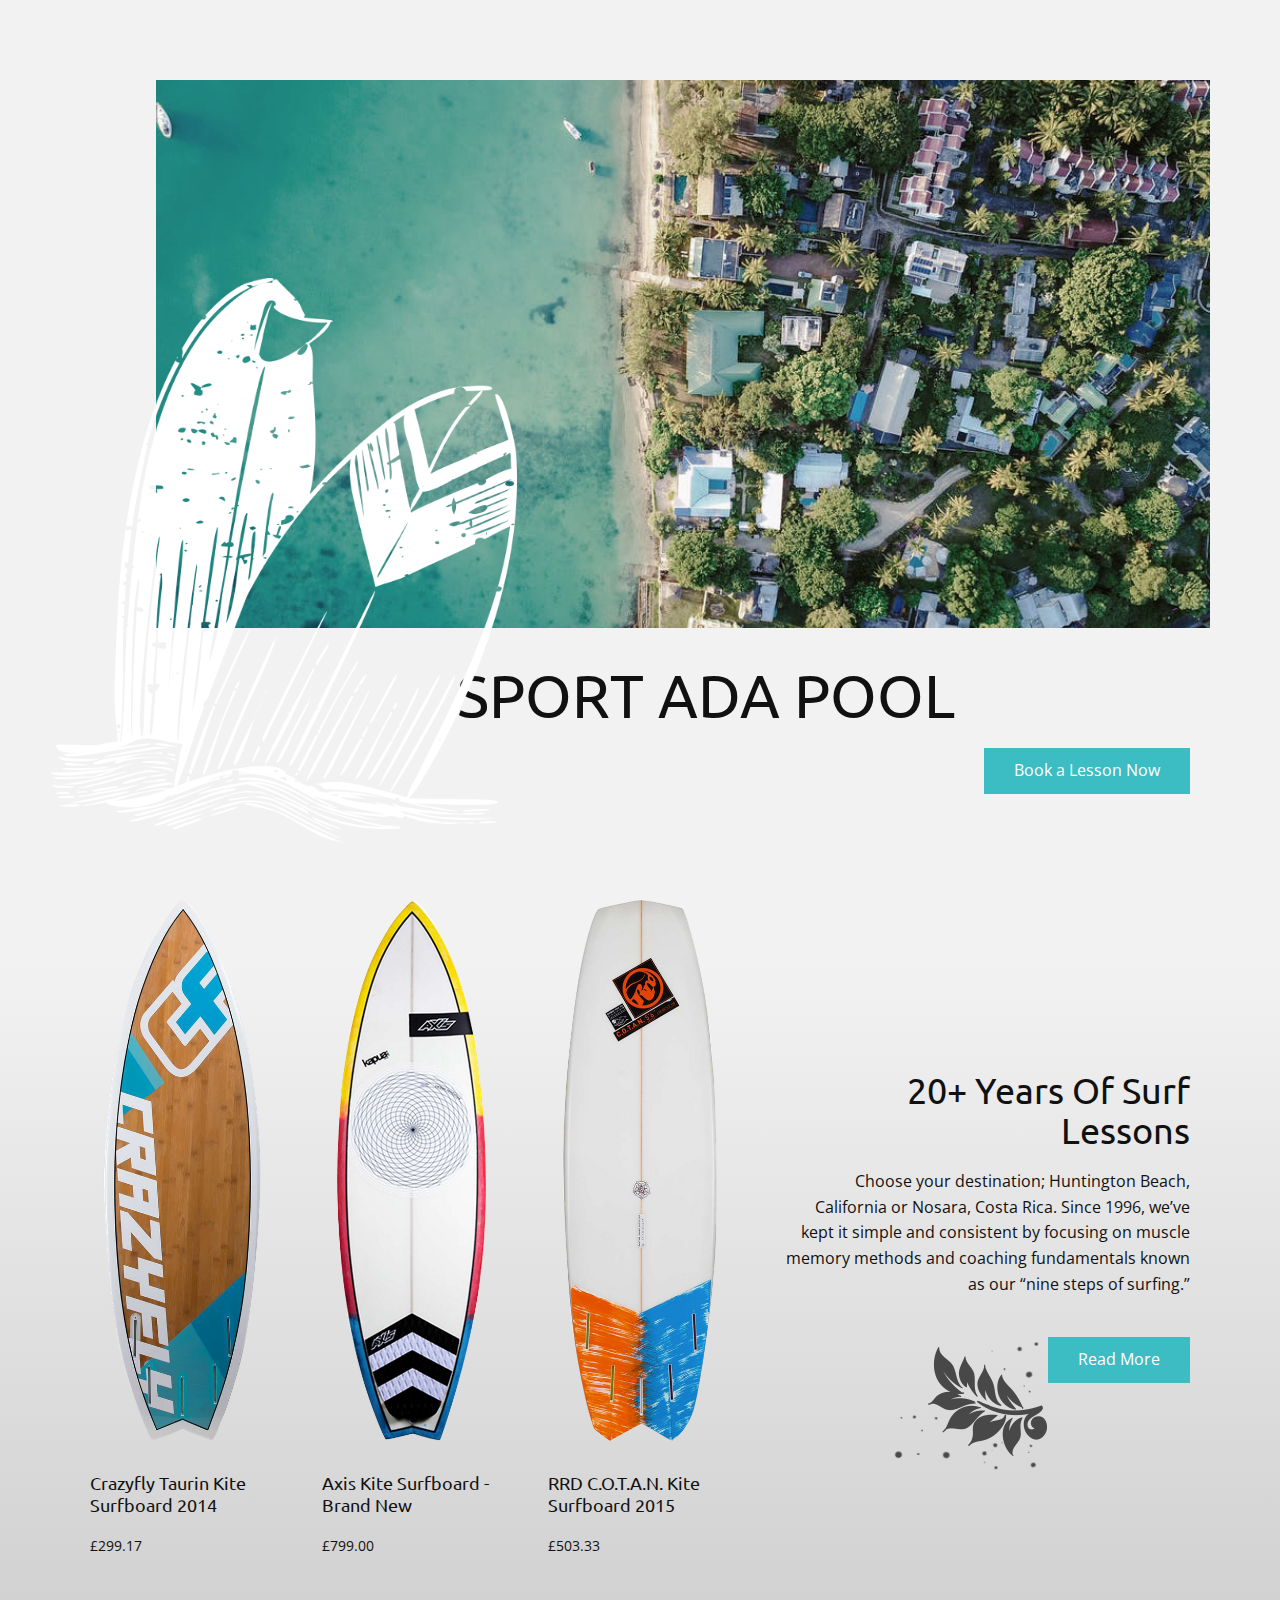
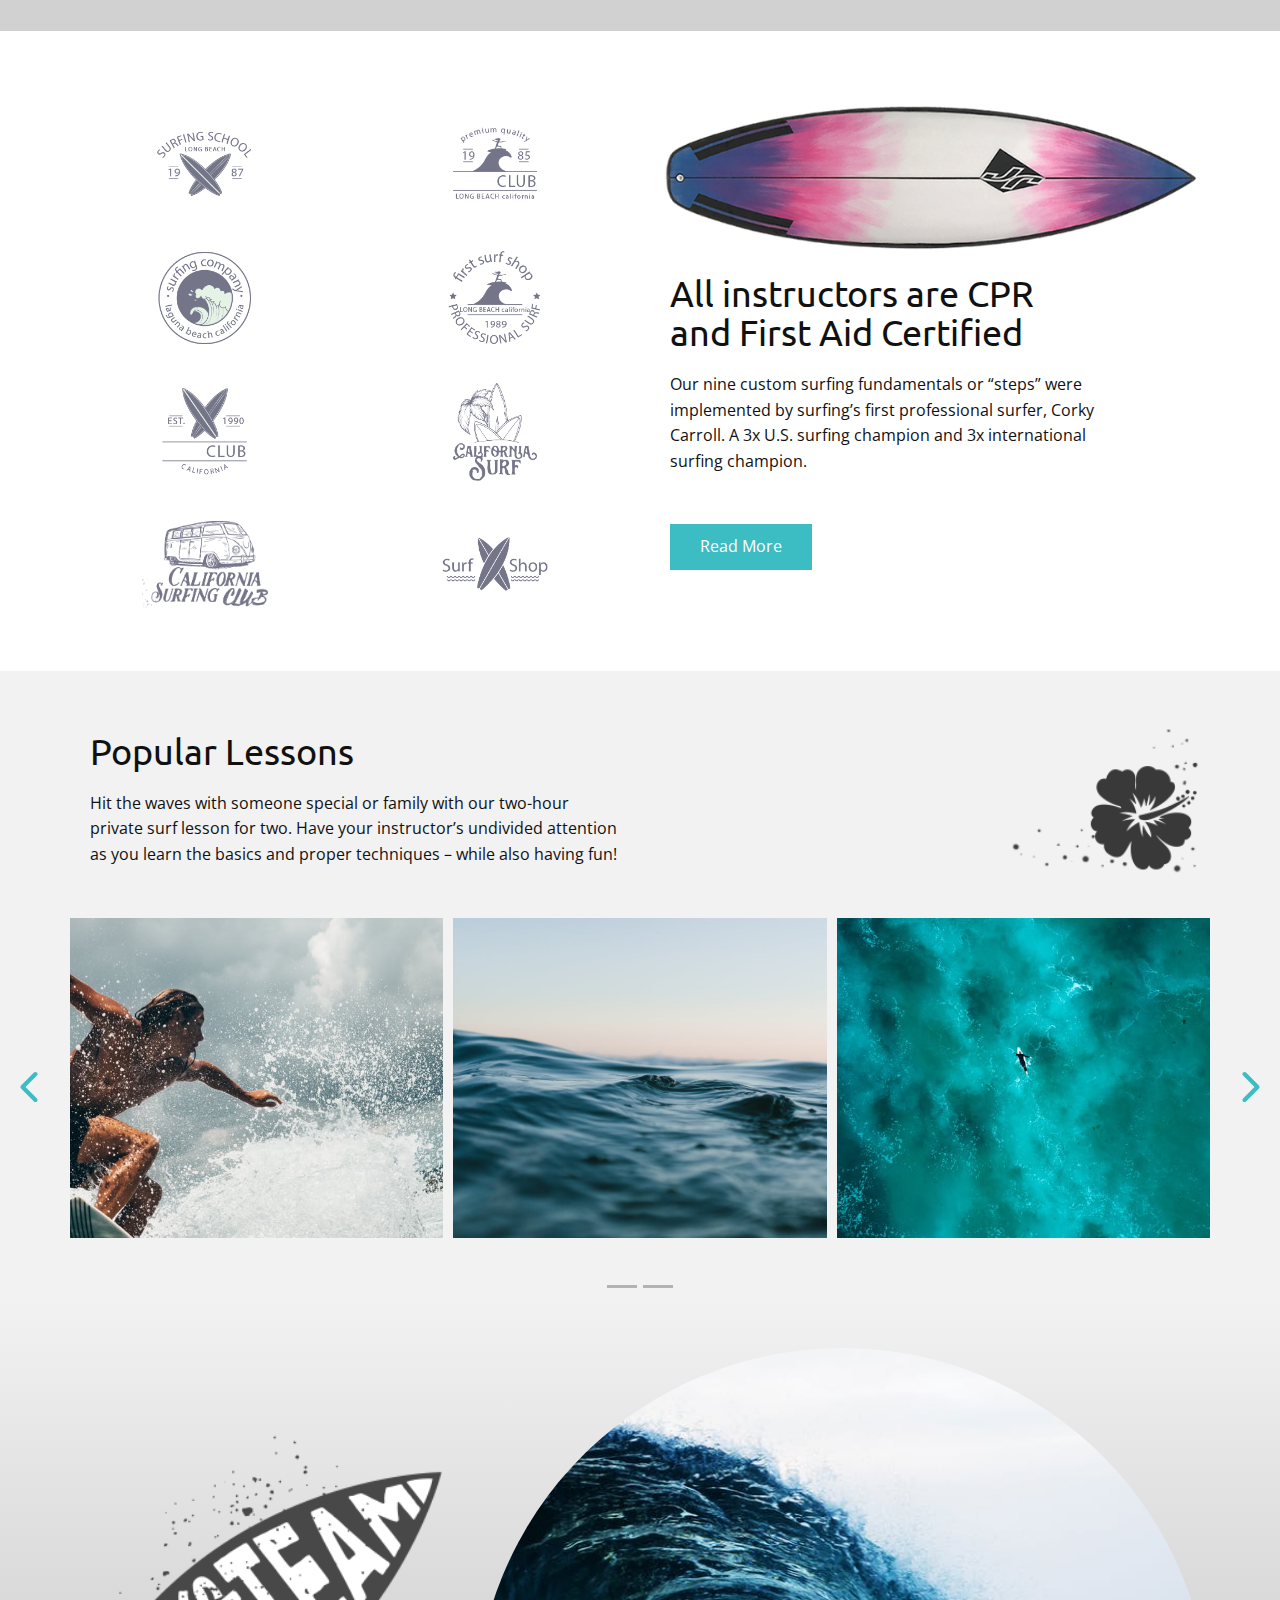
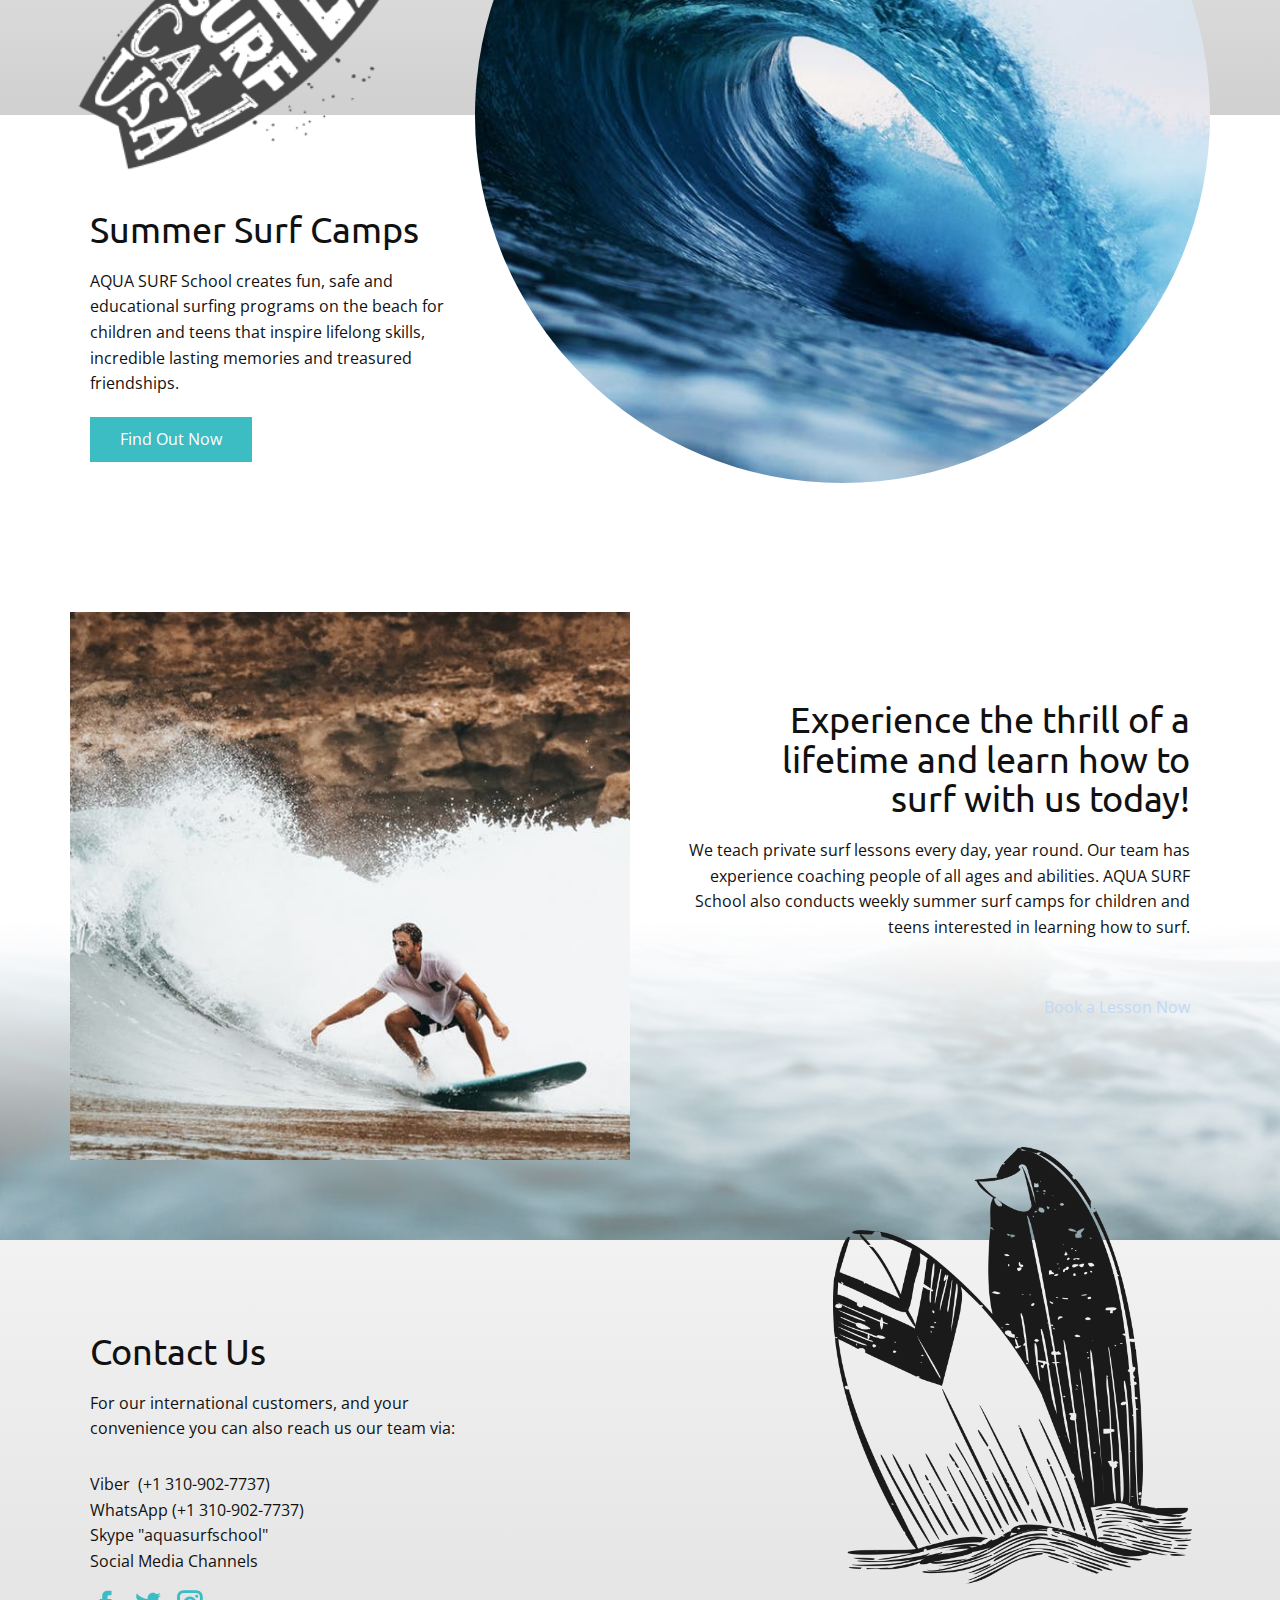
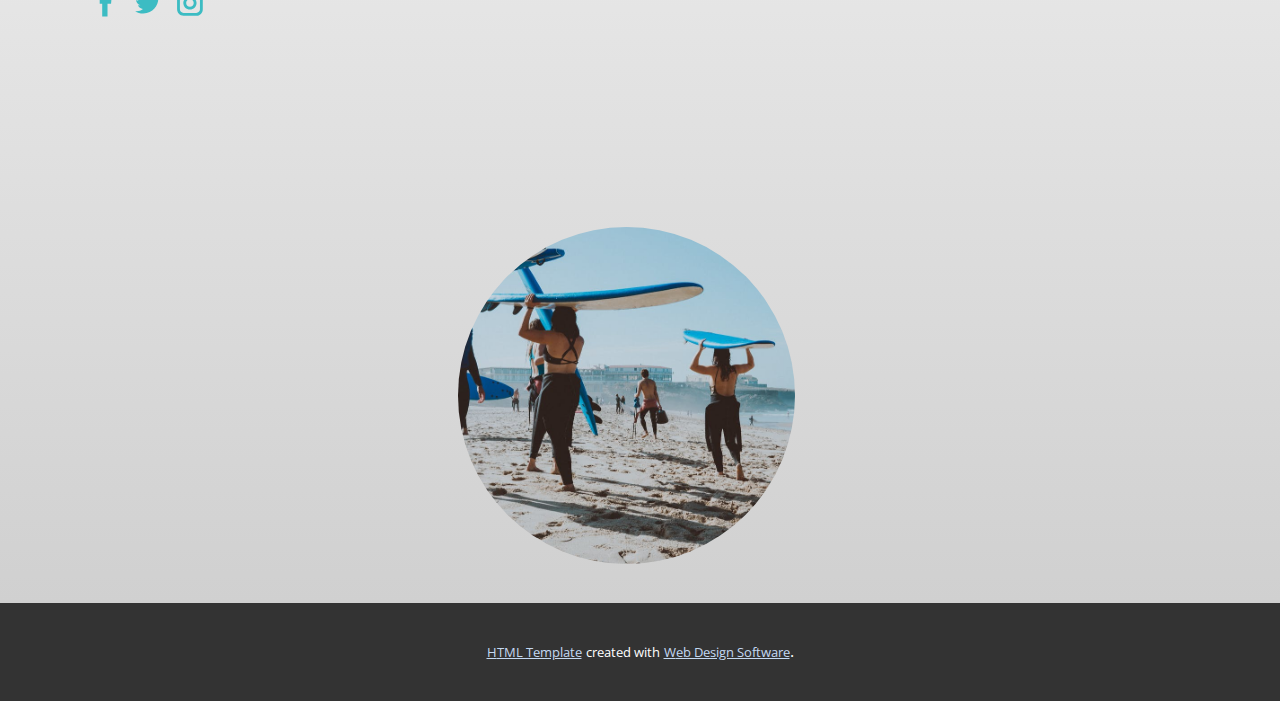
==== Page-1.html @ 81e17470 "m" ====
<!DOCTYPE html>
<html style="font-size: 16px;">
  <head>
    <meta name="viewport" content="width=device-width, initial-scale=1.0">
    <meta charset="utf-8">
    <meta name="keywords" content="Surf Lessons at The Legendary Pleasure Point, 20+ Years Of Surf Lessons, All instructors are CPR and First Aid Certified, Popular Lessons, Summer Surf Camps, Experience the thrill of a lifetime and learn how to surf with us today!, Contact Us">
    <meta name="description" content="">
    <meta name="page_type" content="np-template-header-footer-from-plugin">
    <title>Page 1</title>
    <link rel="stylesheet" href="nicepage.css" media="screen">
<link rel="stylesheet" href="Page-1.css" media="screen">
    <script class="u-script" type="text/javascript" src="jquery.js" defer=""></script>
    <script class="u-script" type="text/javascript" src="nicepage.js" defer=""></script>
    <meta name="generator" content="Nicepage 3.3.3, nicepage.com">
    
    
    <link id="u-theme-google-font" rel="stylesheet" href="https://fonts.googleapis.com/css?family=Roboto:100,100i,300,300i,400,400i,500,500i,700,700i,900,900i|Open+Sans:300,300i,400,400i,600,600i,700,700i,800,800i">
    <link id="u-page-google-font" rel="stylesheet" href="https://fonts.googleapis.com/css?family=Ubuntu:300,300i,400,400i,500,500i,700,700i">
    
    
    
    
    
    
    
    
    <script type="application/ld+json">{
		"@context": "http://schema.org",
		"@type": "Organization",
		"name": "sportadapool",
		"url": "index.html"
}</script>
    <meta property="og:title" content="Page 1">
    <meta property="og:type" content="website">
    <meta name="theme-color" content="#73a3de">
    <link rel="canonical" href="index.html">
    <meta property="og:url" content="index.html">
  </head>
  <body class="u-body"> 
    <section class="u-clearfix u-palette-5-light-3 u-section-1" id="sec-9234">
      <div class="u-clearfix u-sheet u-sheet-1">
        <img src="images/pexelsphoto417351.jpeg" alt="" class="u-expanded-width-sm u-expanded-width-xs u-image u-image-default u-image-1">
        <div class="u-container-style u-group u-group-1">
          <div class="u-container-layout u-container-layout-1">
            <h1 class="u-custom-font u-font-ubuntu u-text u-title u-text-1">SPORT ADA POOL</h1>
            <a href="https://nicepage.com/html-templates" class="u-btn u-button-style u-palette-3-base u-btn-1">Book a Lesson Now</a>
          </div>
        </div>
      </div>
      <img src="images/surf5.png" alt="" class="u-image u-image-contain u-image-default u-image-2" data-image-width="588" data-image-height="714">
    </section>
    <section class="u-clearfix u-gradient u-section-2" id="sec-2e6b">
      <div class="u-clearfix u-sheet u-sheet-1">
        <div class="u-clearfix u-expanded-width-lg u-expanded-width-md u-expanded-width-xl u-gutter-20 u-layout-wrap u-layout-wrap-1">
          <div class="u-layout">
            <div class="u-layout-row">
              <div class="u-align-center-sm u-align-center-xs u-container-style u-expand-resize u-layout-cell u-left-cell u-size-12 u-size-30-md u-layout-cell-1">
                <div class="u-container-layout u-container-layout-1">
                  <img class="u-image u-image-contain u-image-1" src="images/crazyfly14taurin58surfcutoutzoom.png">
                  <h4 class="u-align-left-lg u-align-left-md u-align-left-xl u-custom-font u-font-ubuntu u-text u-text-1">Crazyfly Taurin Kite Surfboard 2014</h4>
                  <p class="u-align-left-lg u-align-left-md u-align-left-xl u-text u-text-2">£299.17</p>
                </div>
              </div>
              <div class="u-align-center-sm u-align-center-xs u-container-style u-layout-cell u-size-12 u-size-30-md u-layout-cell-2">
                <div class="u-container-layout u-container-layout-2">
                  <img class="u-image u-image-contain u-image-2" src="images/axis2016kapuasurfboardcutoutzoom.png">
                  <h4 class="u-custom-font u-font-ubuntu u-text u-text-3">Axis Kite Surfboard - Brand New</h4>
                  <p class="u-text u-text-4">£799.00</p>
                </div>
              </div>
              <div class="u-align-center-sm u-align-center-xs u-container-style u-layout-cell u-size-12 u-size-30-md u-layout-cell-3">
                <div class="u-container-layout u-container-layout-3">
                  <img class="u-image u-image-contain u-image-3" src="images/rrdcotankitesurfboard2015alt3zoom.png">
                  <h4 class="u-custom-font u-font-ubuntu u-text u-text-5">RRD C.O.T.A.N. Kite Surfboard 2015</h4>
                  <p class="u-align-left-lg u-align-left-md u-align-left-xl u-text u-text-6">£503.33</p>
                </div>
              </div>
              <div class="u-align-right u-container-style u-layout-cell u-right-cell u-size-24 u-size-30-md u-layout-cell-4">
                <div class="u-container-layout u-container-layout-4">
                  <h2 class="u-custom-font u-font-ubuntu u-text u-text-7">20+ Years Of Surf Lessons</h2>
                  <p class="u-text u-text-8">Choose your destination; Huntington Beach, California or Nosara, Costa Rica. Since 1996, we’ve kept it simple and consistent by focusing on muscle memory methods and coaching fundamentals known as our “nine steps of surfing.”</p>
                  <img src="images/Untitled5.png" alt="" class="u-image u-image-contain u-image-default u-image-4" data-image-width="171" data-image-height="154">
                  <a href="https://nicepage.com" class="u-btn u-button-style u-palette-3-base u-btn-1">Read More</a>
                </div>
              </div>
            </div>
          </div>
        </div>
      </div>
    </section>
    <section class="u-clearfix u-section-3" id="sec-24c1">
      <div class="u-clearfix u-sheet u-sheet-1">
        <div class="u-clearfix u-expanded-width u-gutter-20 u-layout-wrap u-layout-wrap-1">
          <div class="u-layout">
            <div class="u-layout-row">
              <div class="u-size-30 u-size-60-md">
                <div class="u-layout-col">
                  <div class="u-size-15">
                    <div class="u-layout-row">
                      <div class="u-container-style u-expand-resize u-layout-cell u-left-cell u-size-30 u-layout-cell-1">
                        <div class="u-container-layout">
                          <img class="u-image u-image-contain u-opacity u-opacity-60 u-image-1" src="images/8.png">
                        </div>
                      </div>
                      <div class="u-container-style u-layout-cell u-size-30 u-layout-cell-2">
                        <div class="u-container-layout">
                          <img class="u-image u-image-contain u-opacity u-opacity-60 u-image-2" src="images/9.png">
                        </div>
                      </div>
                    </div>
                  </div>
                  <div class="u-size-15">
                    <div class="u-layout-row">
                      <div class="u-container-style u-layout-cell u-left-cell u-size-30 u-layout-cell-3">
                        <div class="u-container-layout">
                          <img class="u-image u-image-contain u-opacity u-opacity-60 u-image-3" src="images/11.png">
                        </div>
                      </div>
                      <div class="u-container-style u-layout-cell u-size-30 u-layout-cell-4">
                        <div class="u-container-layout">
                          <img class="u-image u-image-contain u-opacity u-opacity-60 u-image-4" src="images/12.png">
                        </div>
                      </div>
                    </div>
                  </div>
                  <div class="u-size-15">
                    <div class="u-layout-row">
                      <div class="u-container-style u-layout-cell u-left-cell u-size-30 u-layout-cell-5">
                        <div class="u-container-layout">
                          <img class="u-image u-image-contain u-opacity u-opacity-60 u-image-5" src="images/10.png">
                        </div>
                      </div>
                      <div class="u-container-style u-layout-cell u-size-30 u-layout-cell-6">
                        <div class="u-container-layout">
                          <img class="u-image u-image-contain u-opacity u-opacity-60 u-image-6" src="images/surf4.png">
                        </div>
                      </div>
                    </div>
                  </div>
                  <div class="u-size-15">
                    <div class="u-layout-row">
                      <div class="u-container-style u-layout-cell u-left-cell u-size-30 u-layout-cell-7">
                        <div class="u-container-layout">
                          <img class="u-image u-image-contain u-opacity u-opacity-60 u-image-7" src="images/surf3.png">
                        </div>
                      </div>
                      <div class="u-container-style u-layout-cell u-size-30 u-layout-cell-8">
                        <div class="u-container-layout">
                          <img class="u-image u-image-contain u-opacity u-opacity-60 u-image-8" src="images/surf2.png">
                        </div>
                      </div>
                    </div>
                  </div>
                </div>
              </div>
              <div class="u-size-30 u-size-60-md">
                <div class="u-layout-col">
                  <div class="u-container-style u-layout-cell u-right-cell u-size-60 u-layout-cell-9">
                    <div class="u-container-layout u-container-layout-9">
                      <img src="images/144365386658ae_362.png" alt="" class="u-expanded-width-sm u-expanded-width-xs u-image u-image-contain u-image-default u-image-9">
                      <h2 class="u-custom-font u-font-ubuntu u-text u-text-1">All instructors are CPR and First Aid Certified</h2>
                      <p class="u-text u-text-2">Our nine custom surfing fundamentals or “steps” were implemented by surfing’s first professional surfer, Corky Carroll. A 3x U.S. surfing champion and 3x international surfing champion.</p>
                      <a href="https://nicepage.com/website-templates" class="u-btn u-button-style u-palette-3-base u-btn-1">Read More</a>
                    </div>
                  </div>
                </div>
              </div>
            </div>
          </div>
        </div>
      </div>
    </section>
    <section class="u-carousel u-slide u-block-8474-1" id="carousel_fe9a" data-interval="5000" data-u-ride="carousel">
      <ol class="u-absolute-hcenter u-carousel-indicators u-block-8474-2">
        <li data-u-target="#carousel_fe9a" class="u-active u-grey-30" data-u-slide-to="0"></li>
        <li data-u-target="#carousel_fe9a" class="u-grey-30" data-u-slide-to="1"></li>
      </ol>
      <div class="u-carousel-inner" role="listbox">
        <div class="u-active u-carousel-item u-clearfix u-palette-5-base u-section-4-1">
          <div class="u-clearfix u-sheet u-sheet-1">
            <div class="u-container-style u-group u-group-1">
              <div class="u-container-layout u-container-layout-1">
                <h2 class="u-custom-font u-font-ubuntu u-text u-text-1">Popular Lessons</h2>
                <p class="u-text u-text-2">Hit the waves with someone special or family with our two-hour private surf lesson for two. Have your instructor’s undivided attention as you learn the basics and proper techniques – while also having fun!</p>
              </div>
            </div>
            <img src="images/Untitled4.png" alt="" class="u-image u-image-contain u-image-default u-image-1">
            <div class="u-clearfix u-expanded-width u-gutter-10 u-layout-wrap u-layout-wrap-1">
              <div class="u-layout">
                <div class="u-layout-row">
                  <div class="u-align-left u-container-style u-image u-layout-cell u-left-cell u-size-20 u-size-20-md u-image-2">
                    <div class="u-container-layout"></div>
                  </div>
                  <div class="u-align-left u-container-style u-image u-layout-cell u-size-20 u-size-20-md u-image-3">
                    <div class="u-container-layout"></div>
                  </div>
                  <div class="u-align-left u-container-style u-image u-layout-cell u-right-cell u-size-20 u-size-20-md u-image-4">
                    <div class="u-container-layout"></div>
                  </div>
                </div>
              </div>
            </div>
          </div>
        </div>
        <div class="u-carousel-item u-clearfix u-palette-5-base u-section-4-2">
          <div class="u-clearfix u-sheet u-sheet-1">
            <div class="u-clearfix u-expanded-width u-gutter-10 u-layout-wrap u-layout-wrap-1">
              <div class="u-layout">
                <div class="u-layout-row">
                  <div class="u-align-left u-container-style u-image u-layout-cell u-left-cell u-size-20 u-size-20-md u-image-1">
                    <div class="u-container-layout u-container-layout-1"></div>
                  </div>
                  <div class="u-align-left u-container-style u-image u-layout-cell u-size-20 u-size-20-md u-image-2">
                    <div class="u-container-layout u-container-layout-2"></div>
                  </div>
                  <div class="u-align-left u-container-style u-image u-layout-cell u-right-cell u-size-20 u-size-20-md u-image-3">
                    <div class="u-container-layout"></div>
                  </div>
                </div>
              </div>
            </div>
          </div>
        </div>
      </div>
      <a class="u-carousel-control u-carousel-control-prev u-text-palette-3-base u-block-8474-3" href="#carousel_fe9a" role="button" data-u-slide="prev">
        <span aria-hidden="true">
          <svg viewBox="0 0 451.847 451.847"><path d="M97.141,225.92c0-8.095,3.091-16.192,9.259-22.366L300.689,9.27c12.359-12.359,32.397-12.359,44.751,0
c12.354,12.354,12.354,32.388,0,44.748L173.525,225.92l171.903,171.909c12.354,12.354,12.354,32.391,0,44.744
c-12.354,12.365-32.386,12.365-44.745,0l-194.29-194.281C100.226,242.115,97.141,234.018,97.141,225.92z"></path></svg>
        </span>
        <span class="sr-only">
          <svg viewBox="0 0 451.847 451.847"><path d="M97.141,225.92c0-8.095,3.091-16.192,9.259-22.366L300.689,9.27c12.359-12.359,32.397-12.359,44.751,0
c12.354,12.354,12.354,32.388,0,44.748L173.525,225.92l171.903,171.909c12.354,12.354,12.354,32.391,0,44.744
c-12.354,12.365-32.386,12.365-44.745,0l-194.29-194.281C100.226,242.115,97.141,234.018,97.141,225.92z"></path></svg>
        </span>
      </a>
      <a class="u-carousel-control u-carousel-control-next u-text-palette-3-base u-block-8474-4" href="#carousel_fe9a" role="button" data-u-slide="next">
        <span aria-hidden="true">
          <svg viewBox="0 0 451.846 451.847"><path d="M345.441,248.292L151.154,442.573c-12.359,12.365-32.397,12.365-44.75,0c-12.354-12.354-12.354-32.391,0-44.744
L278.318,225.92L106.409,54.017c-12.354-12.359-12.354-32.394,0-44.748c12.354-12.359,32.391-12.359,44.75,0l194.287,194.284
c6.177,6.18,9.262,14.271,9.262,22.366C354.708,234.018,351.617,242.115,345.441,248.292z"></path></svg>
        </span>
        <span class="sr-only">
          <svg viewBox="0 0 451.846 451.847"><path d="M345.441,248.292L151.154,442.573c-12.359,12.365-32.397,12.365-44.75,0c-12.354-12.354-12.354-32.391,0-44.744
L278.318,225.92L106.409,54.017c-12.354-12.359-12.354-32.394,0-44.748c12.354-12.359,32.391-12.359,44.75,0l194.287,194.284
c6.177,6.18,9.262,14.271,9.262,22.366C354.708,234.018,351.617,242.115,345.441,248.292z"></path></svg>
        </span>
      </a>
    </section>
    <section class="u-clearfix u-section-5" id="carousel_2b0f">
      <div class="u-expanded-width u-gradient u-shape u-shape-rectangle u-shape-1"></div>
      <div class="u-clearfix u-sheet u-sheet-1">
        <div alt="" class="u-expanded-width-xs u-image u-image-circle u-image-1"></div>
        <div class="u-container-style u-expanded-width-sm u-expanded-width-xs u-group u-group-1">
          <div class="u-container-layout u-valign-bottom u-container-layout-1">
            <h2 class="u-custom-font u-font-ubuntu u-text u-text-1">
              <a href="https://www.aquasurf.com/surf-camps">Summer Surf C</a>amps
            </h2>
            <p class="u-text u-text-2">AQUA SURF School creates fun, safe and educational surfing programs on the beach for children and teens that inspire lifelong skills, incredible lasting memories and treasured friendships.</p>
            <a href="https://nicepage.com" class="u-btn u-button-style u-palette-3-base u-btn-1">Find Out Now</a>
          </div>
        </div>
        <img src="images/Untitled3.png" alt="" class="u-expanded-width-xs u-image u-image-contain u-image-default u-image-2" data-image-width="308" data-image-height="285">
      </div>
    </section>
    <section class="u-clearfix u-image u-shading u-section-6" id="sec-ab28">
      <div class="u-clearfix u-sheet u-sheet-1">
        <div class="u-clearfix u-expanded-width u-gutter-20 u-layout-wrap u-layout-wrap-1">
          <div class="u-layout">
            <div class="u-layout-row">
              <div class="u-container-style u-image u-layout-cell u-left-cell u-size-30 u-image-1">
                <div class="u-container-layout"></div>
              </div>
              <div class="u-align-right u-container-style u-layout-cell u-right-cell u-size-30 u-layout-cell-2">
                <div class="u-container-layout u-container-layout-2">
                  <h2 class="u-custom-font u-font-ubuntu u-text u-text-body-color u-text-1">Experience the thrill of a lifetime and learn how to surf with us today!</h2>
                  <p class="u-text u-text-body-color u-text-2">We teach private surf lessons every day, year round. Our team has experience coaching people of all ages and abilities. AQUA SURF School also conducts weekly summer surf camps for children and teens interested in learning
                                    how to surf. <br>
                  </p>
                  <a href="https://nicepage.com/Editor/Siteboard/#">Book a Lesson Now</a>
                  <br>
                </div>
              </div>
            </div>
          </div>
        </div>
      </div>
    </section>
    <section class="u-clearfix u-gradient u-section-7" id="sec-2eeb">
      <div class="u-clearfix u-sheet u-sheet-1">
        <div class="u-clearfix u-expanded-width u-layout-wrap u-layout-wrap-1">
          <div class="u-layout">
            <div class="u-layout-row">
              <div class="u-container-style u-layout-cell u-left-cell u-size-30 u-layout-cell-1">
                <div class="u-container-layout u-container-layout-1">
                  <h2 class="u-custom-font u-font-ubuntu u-text u-text-1">Contact Us</h2>
                  <p class="u-text u-text-2">For our international customers, and your convenience you can also reach us our team via:</p>
                  <p class="u-text u-text-3">Viber &nbsp;(+1 310-902-7737)<br>WhatsApp (+1 310-902-7737)<br>Skype "aquasurfschool"<br>Social Media Channels
                  </p>
                  <div class="u-social-icons u-spacing-10 u-text-palette-3-base u-social-icons-1">
                    <a class="u-social-url" target="_blank" href=""><span class="u-icon u-icon-circle u-social-facebook u-social-type-logo u-icon-1"><svg class="u-svg-link" preserveAspectRatio="xMidYMin slice" viewBox="0 0 112.2 112.2"><use xmlns:xlink="http://www.w3.org/1999/xlink" xlink:href="#svg-805e"></use></svg><svg x="0px" y="0px" viewBox="0 0 112.2 112.2" enable-background="new 0 0 112.2 112.2" xml:space="preserve" id="svg-805e" class="u-svg-content"><path d="M75.5,28.8H65.4c-1.5,0-4,0.9-4,4.3v9.4h13.9l-1.5,15.8H61.4v45.1H42.8V58.3h-8.8V42.4h8.8V32.2 c0-7.4,3.4-18.8,18.8-18.8h13.8v15.4H75.5z"></path></svg></span>
                    </a>
                    <a class="u-social-url" target="_blank" href=""><span class="u-icon u-icon-circle u-social-twitter u-social-type-logo u-icon-2"><svg class="u-svg-link" preserveAspectRatio="xMidYMin slice" viewBox="0 0 112.2 112.2"><use xmlns:xlink="http://www.w3.org/1999/xlink" xlink:href="#svg-ba18"></use></svg><svg x="0px" y="0px" viewBox="0 0 112.2 112.2" enable-background="new 0 0 112.2 112.2" xml:space="preserve" id="svg-ba18" class="u-svg-content"><path d="M92.2,38.2c0,0.8,0,1.6,0,2.3c0,24.3-18.6,52.4-52.6,52.4c-10.6,0.1-20.2-2.9-28.5-8.2 c1.4,0.2,2.9,0.2,4.4,0.2c8.7,0,16.7-2.9,23-7.9c-8.1-0.2-14.9-5.5-17.3-12.8c1.1,0.2,2.4,0.2,3.4,0.2c1.6,0,3.3-0.2,4.8-0.7 c-8.4-1.6-14.9-9.2-14.9-18c0-0.2,0-0.2,0-0.2c2.5,1.4,5.4,2.2,8.4,2.3c-5-3.3-8.3-8.9-8.3-15.4c0-3.4,1-6.5,2.5-9.2 c9.1,11.1,22.7,18.5,38,19.2c-0.2-1.4-0.4-2.8-0.4-4.3c0.1-10,8.3-18.2,18.5-18.2c5.4,0,10.1,2.2,13.5,5.7c4.3-0.8,8.1-2.3,11.7-4.5 c-1.4,4.3-4.3,7.9-8.1,10.1c3.7-0.4,7.3-1.4,10.6-2.9C98.9,32.3,95.7,35.5,92.2,38.2z"></path></svg></span>
                    </a>
                    <a class="u-social-url" target="_blank" href=""><span class="u-icon u-icon-circle u-social-instagram u-social-type-logo u-icon-3"><svg class="u-svg-link" preserveAspectRatio="xMidYMin slice" viewBox="0 0 112.2 112.2"><use xmlns:xlink="http://www.w3.org/1999/xlink" xlink:href="#svg-881b"></use></svg><svg x="0px" y="0px" viewBox="0 0 112.2 112.2" enable-background="new 0 0 112.2 112.2" xml:space="preserve" id="svg-881b" class="u-svg-content"><path d="M55.9,32.9c-12.8,0-23.2,10.4-23.2,23.2s10.4,23.2,23.2,23.2s23.2-10.4,23.2-23.2S68.7,32.9,55.9,32.9z M55.9,69.4c-7.4,0-13.3-6-13.3-13.3c-0.1-7.4,6-13.3,13.3-13.3s13.3,6,13.3,13.3C69.3,63.5,63.3,69.4,55.9,69.4z"></path><path d="M79.7,26.8c-3,0-5.4,2.5-5.4,5.4s2.5,5.4,5.4,5.4c3,0,5.4-2.5,5.4-5.4S82.7,26.8,79.7,26.8z"></path><path d="M78.2,11H33.5C21,11,10.8,21.3,10.8,33.7v44.7c0,12.6,10.2,22.8,22.7,22.8h44.7c12.6,0,22.7-10.2,22.7-22.7 V33.7C100.8,21.1,90.6,11,78.2,11z M91,78.4c0,7.1-5.8,12.8-12.8,12.8H33.5c-7.1,0-12.8-5.8-12.8-12.8V33.7 c0-7.1,5.8-12.8,12.8-12.8h44.7c7.1,0,12.8,5.8,12.8,12.8V78.4z"></path></svg></span>
                    </a>
                  </div>
                </div>
              </div>
              <div class="u-container-style u-expand-resize u-layout-cell u-right-cell u-size-30 u-layout-cell-2">
                <div class="u-container-layout">
                  <img class="u-flip-horizontal u-image u-image-contain u-image-1" src="images/surf.png">
                  <div alt="" class="u-image u-image-circle u-image-2"></div>
                </div>
              </div>
            </div>
          </div>
        </div>
      </div>
    </section>
    
    
    
    <section class="u-backlink u-clearfix u-grey-80">
      <a class="u-link" href="https://nicepage.com/html-templates" target="_blank">
        <span>HTML Template</span>
      </a>
      <p class="u-text">
        <span>created with</span>
      </p>
      <a class="u-link" href="https://nicepage.com/" target="_blank">
        <span>Web Design Software</span>
      </a>. 
    </section>
  </body>
</html>
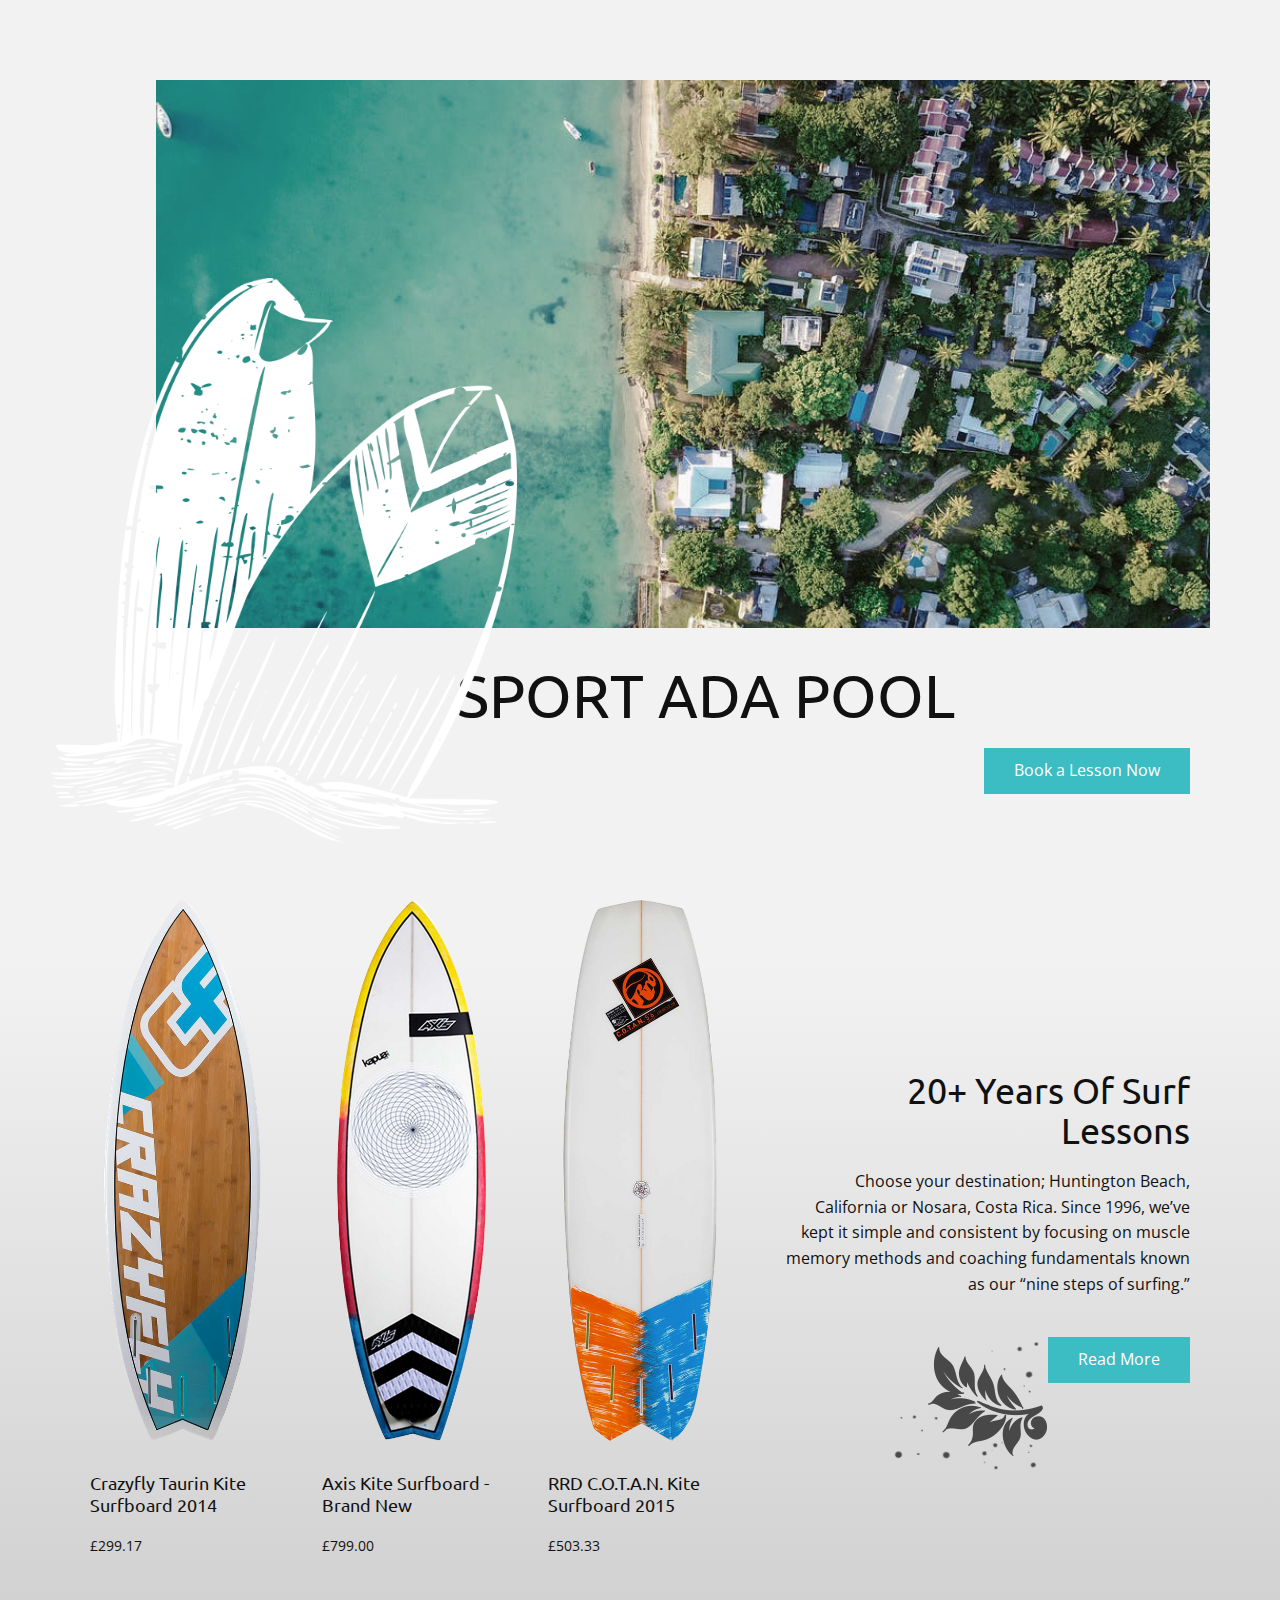
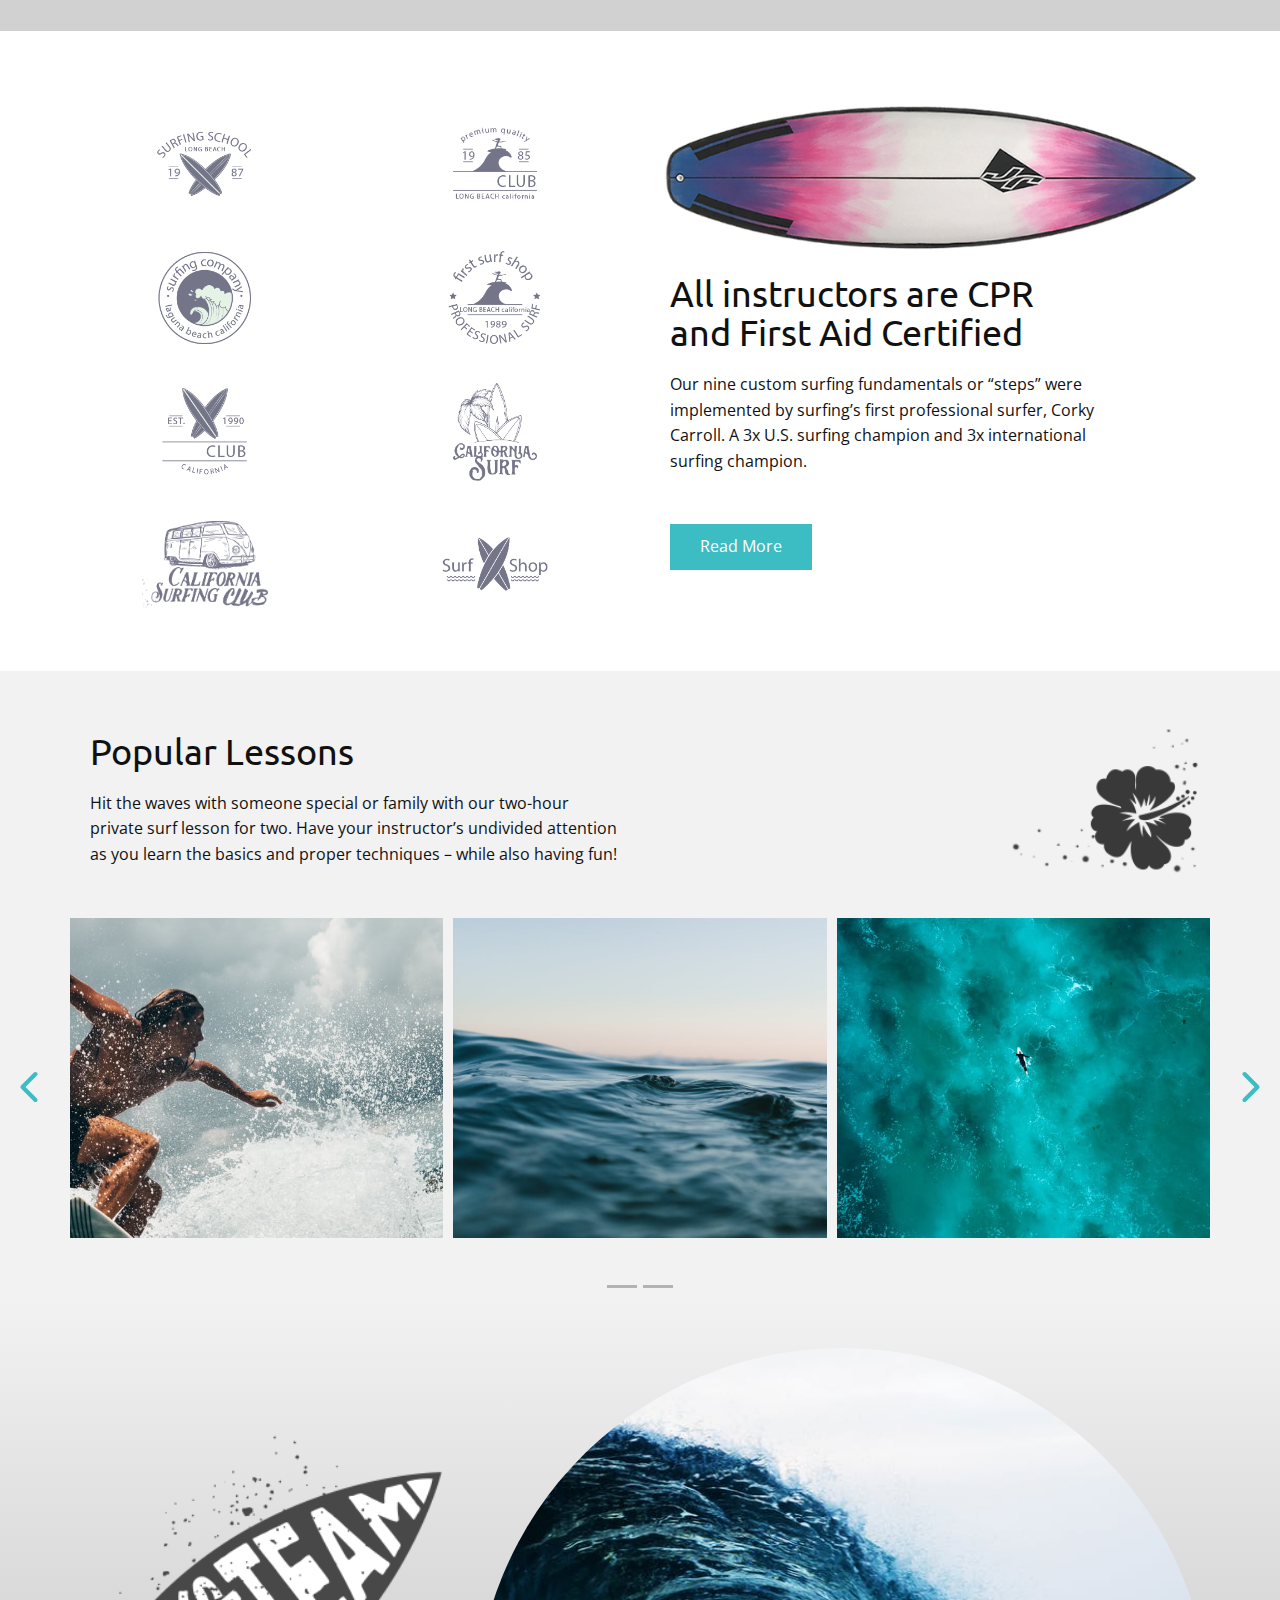
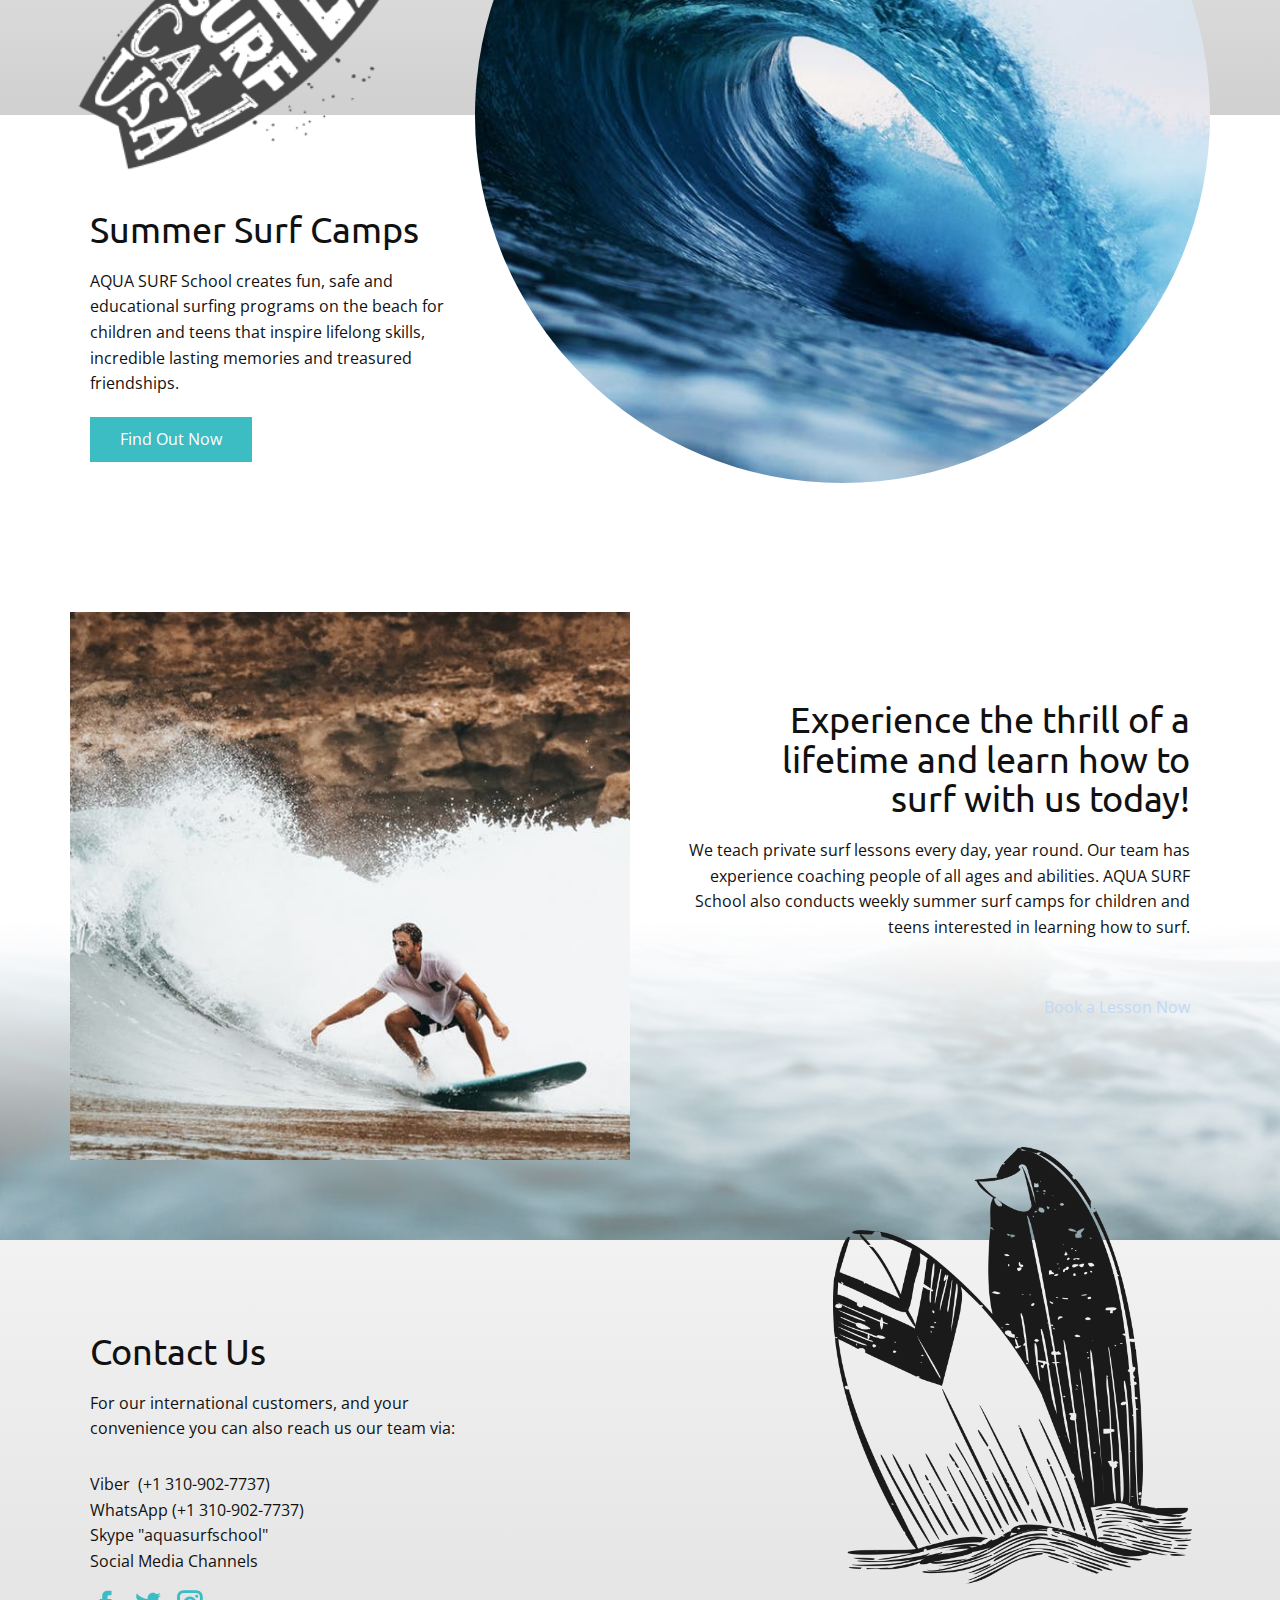
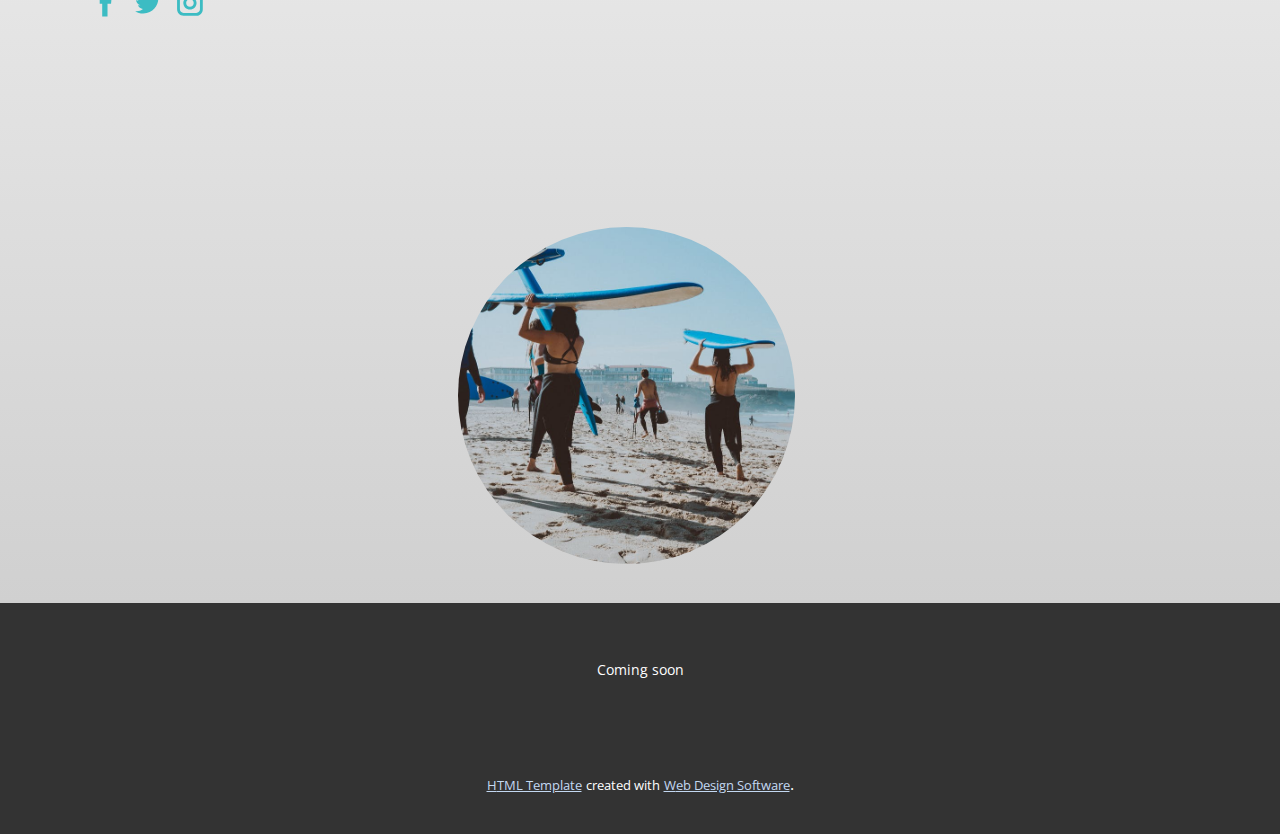
==== commit 9ab2cb4d: "m" ====
--- a/Page-1.html
+++ b/Page-1.html
@@ -320,7 +320,13 @@
     </section>
     
     
-    
+    <footer class="u-clearfix u-footer u-grey-80" id="sec-9055"><div class="u-clearfix u-sheet u-sheet-1">
+        <div class="u-align-center u-container-style u-group u-group-1">
+          <div class="u-container-layout u-valign-middle u-container-layout-1">
+            <p class="u-small-text u-text u-text-variant u-text-1">Coming soon</p>
+          </div>
+        </div>
+      </div></footer>
     <section class="u-backlink u-clearfix u-grey-80">
       <a class="u-link" href="https://nicepage.com/html-templates" target="_blank">
         <span>HTML Template</span>
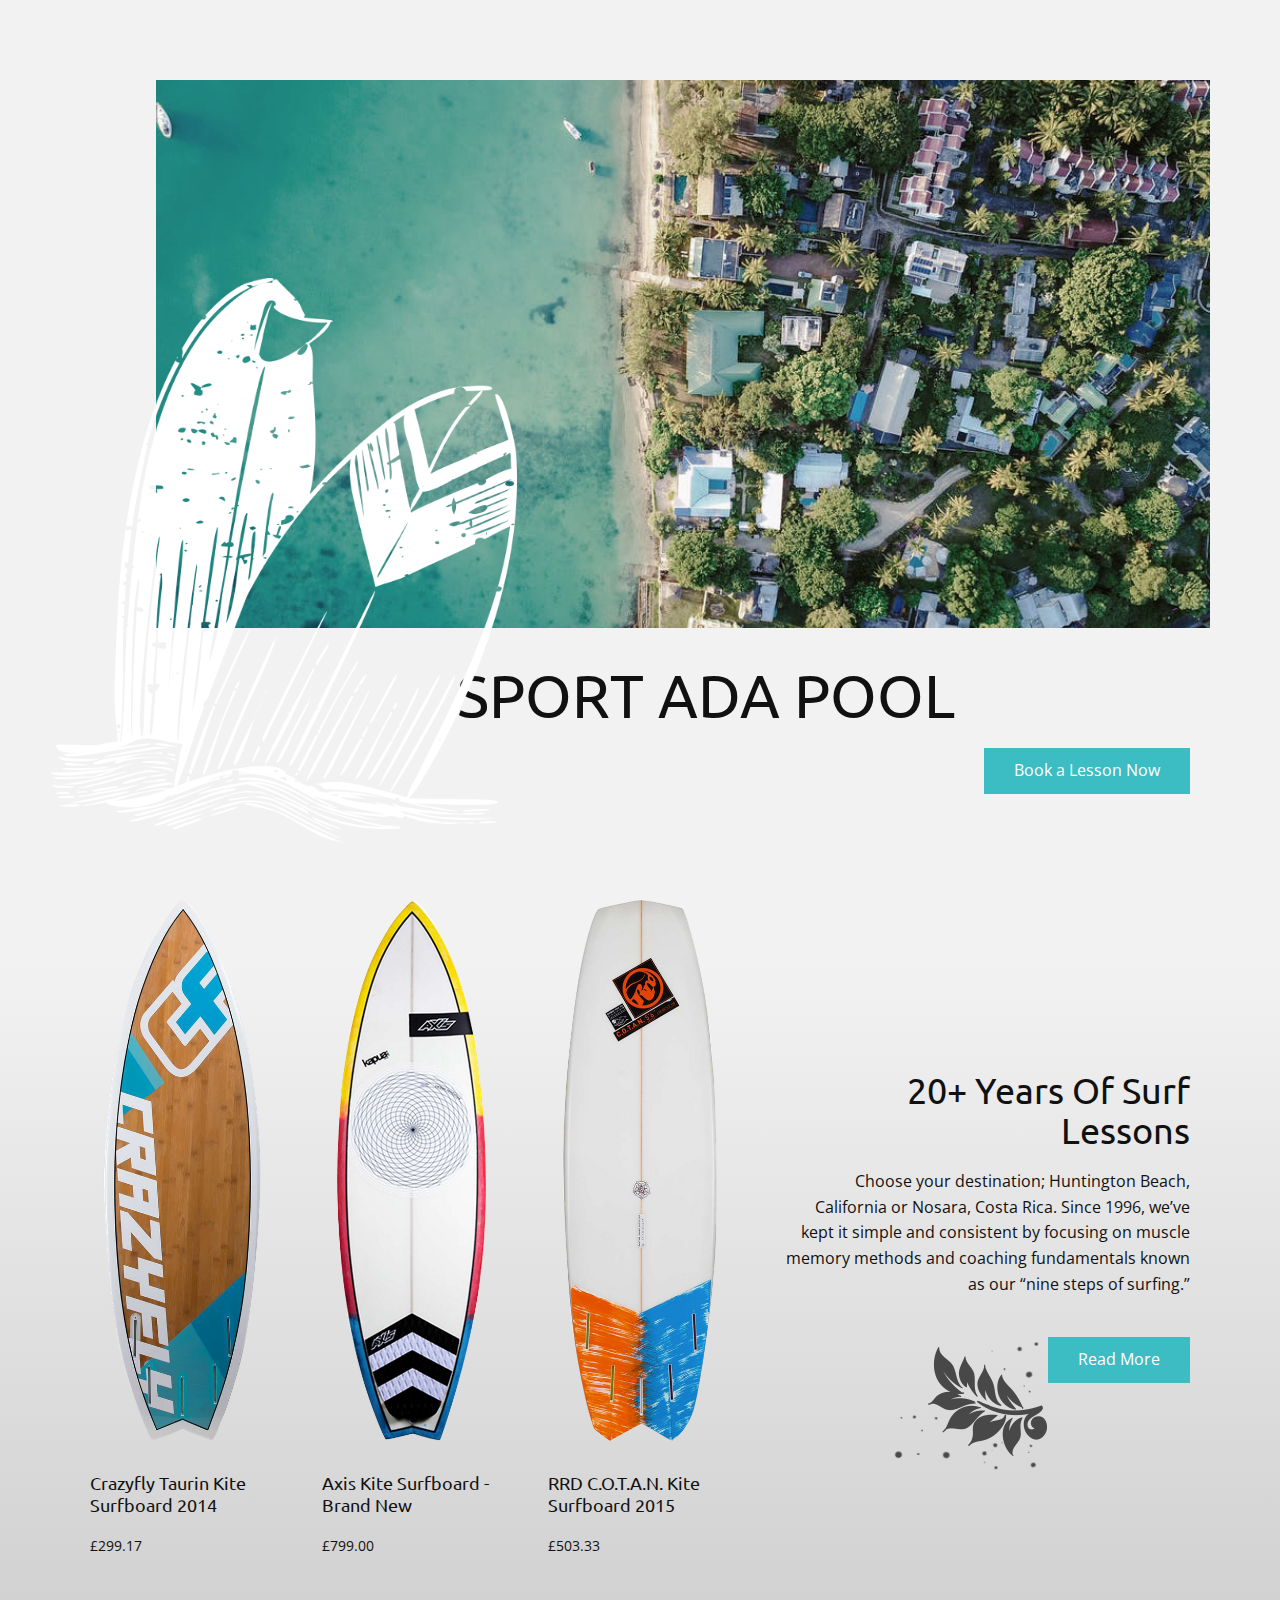
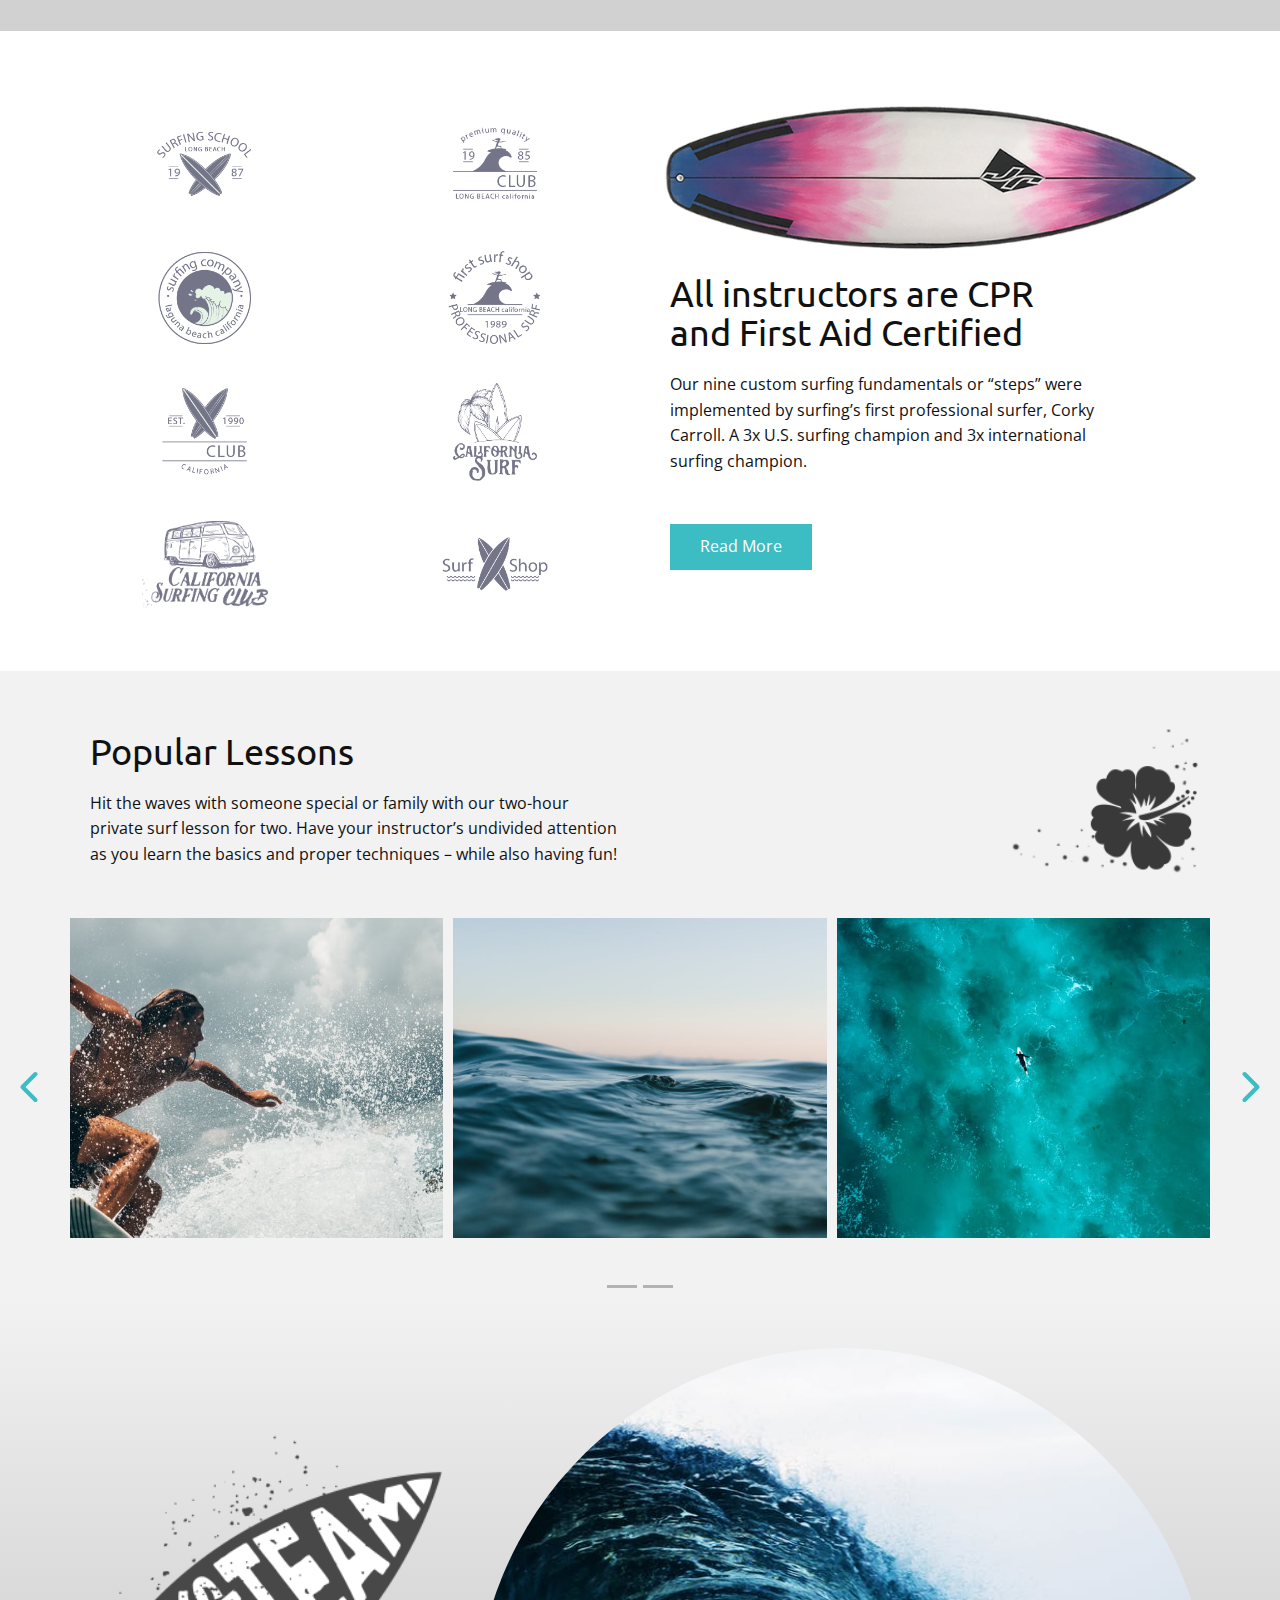
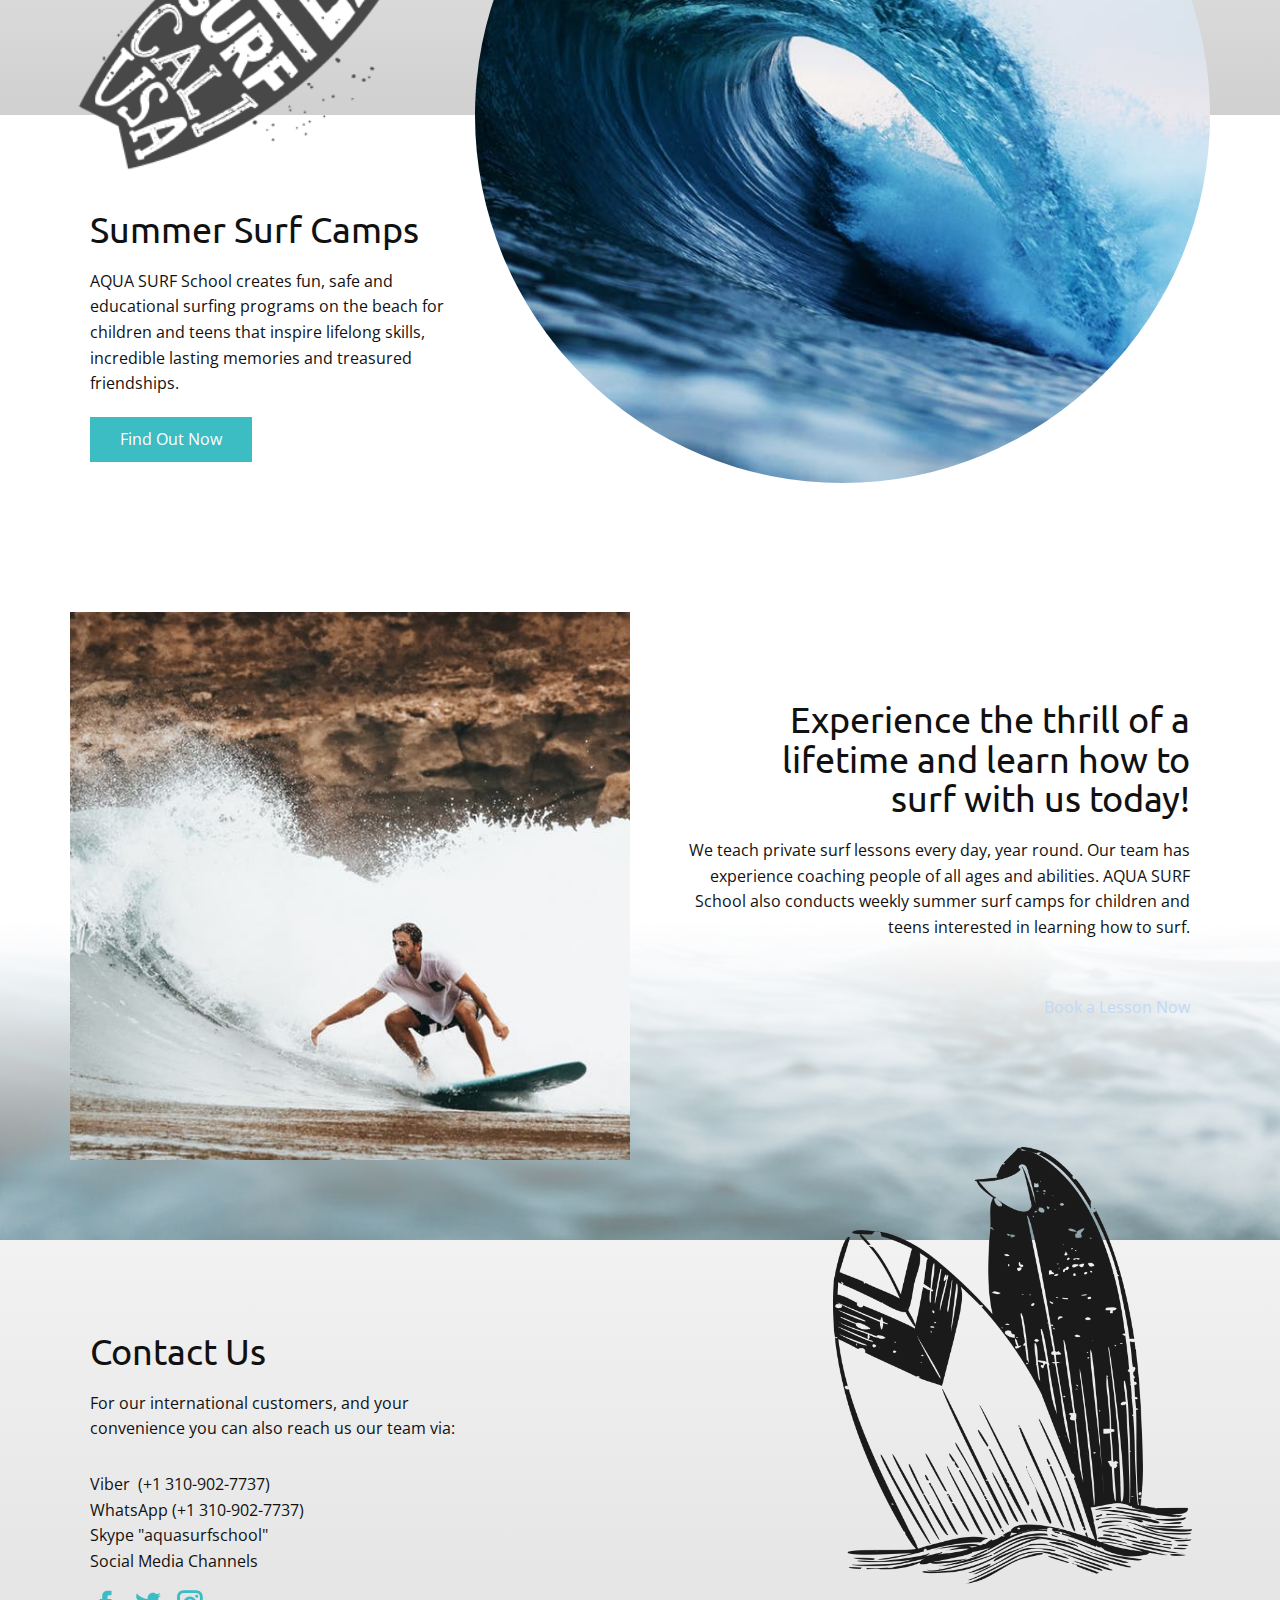
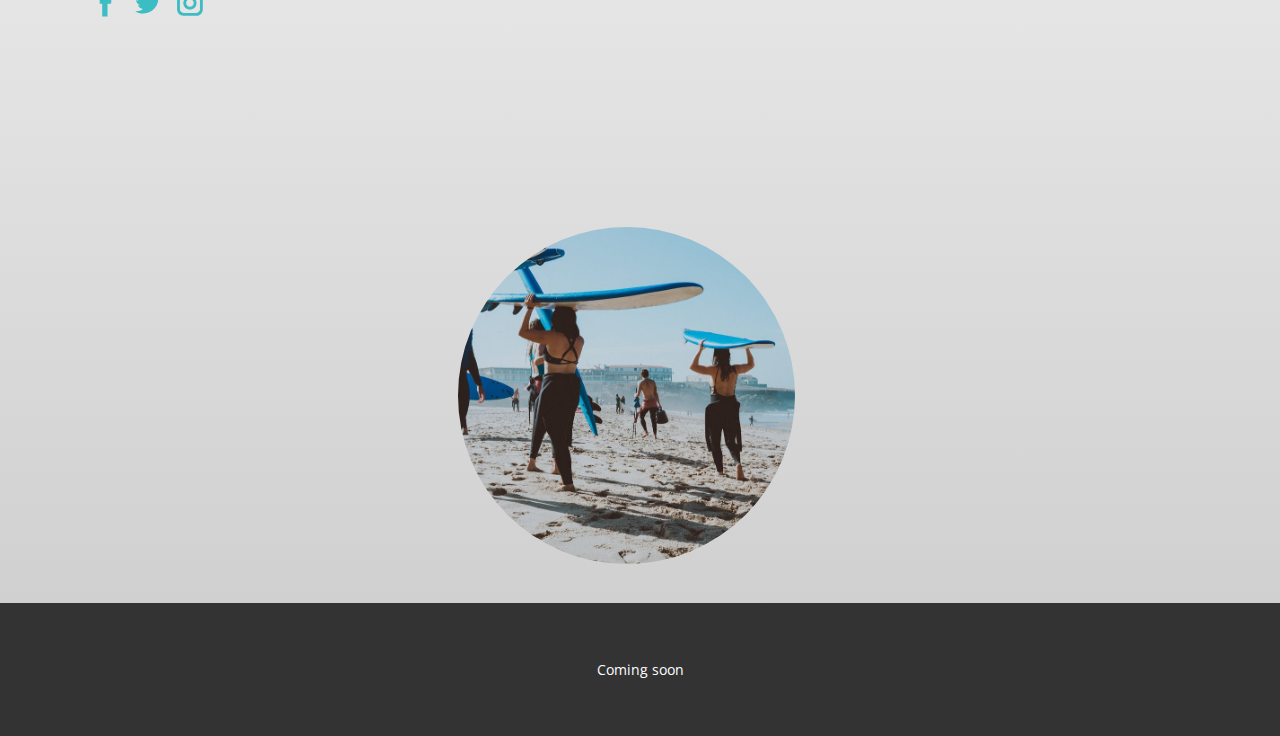
==== commit 4d78e614: "m" ====
--- a/Page-1.html
+++ b/Page-1.html
@@ -327,16 +327,5 @@
           </div>
         </div>
       </div></footer>
-    <section class="u-backlink u-clearfix u-grey-80">
-      <a class="u-link" href="https://nicepage.com/html-templates" target="_blank">
-        <span>HTML Template</span>
-      </a>
-      <p class="u-text">
-        <span>created with</span>
-      </p>
-      <a class="u-link" href="https://nicepage.com/" target="_blank">
-        <span>Web Design Software</span>
-      </a>. 
-    </section>
   </body>
 </html>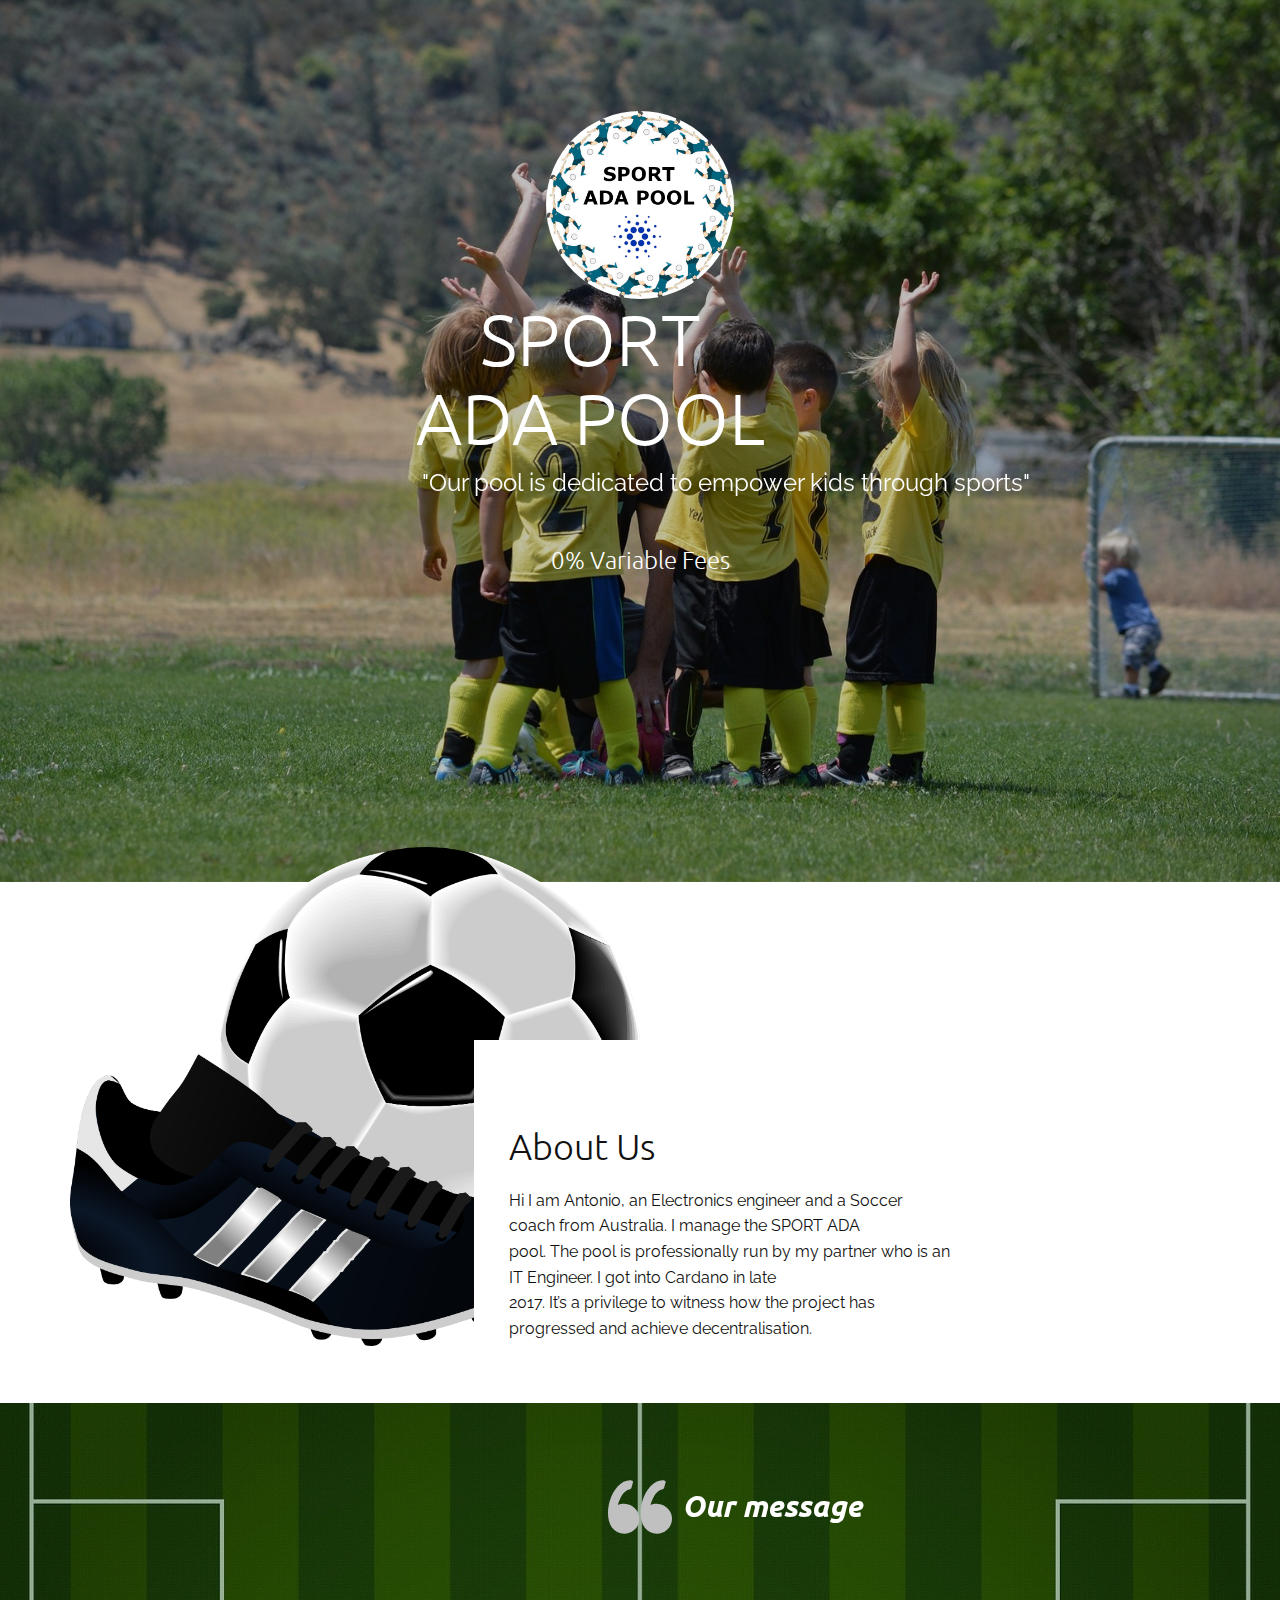
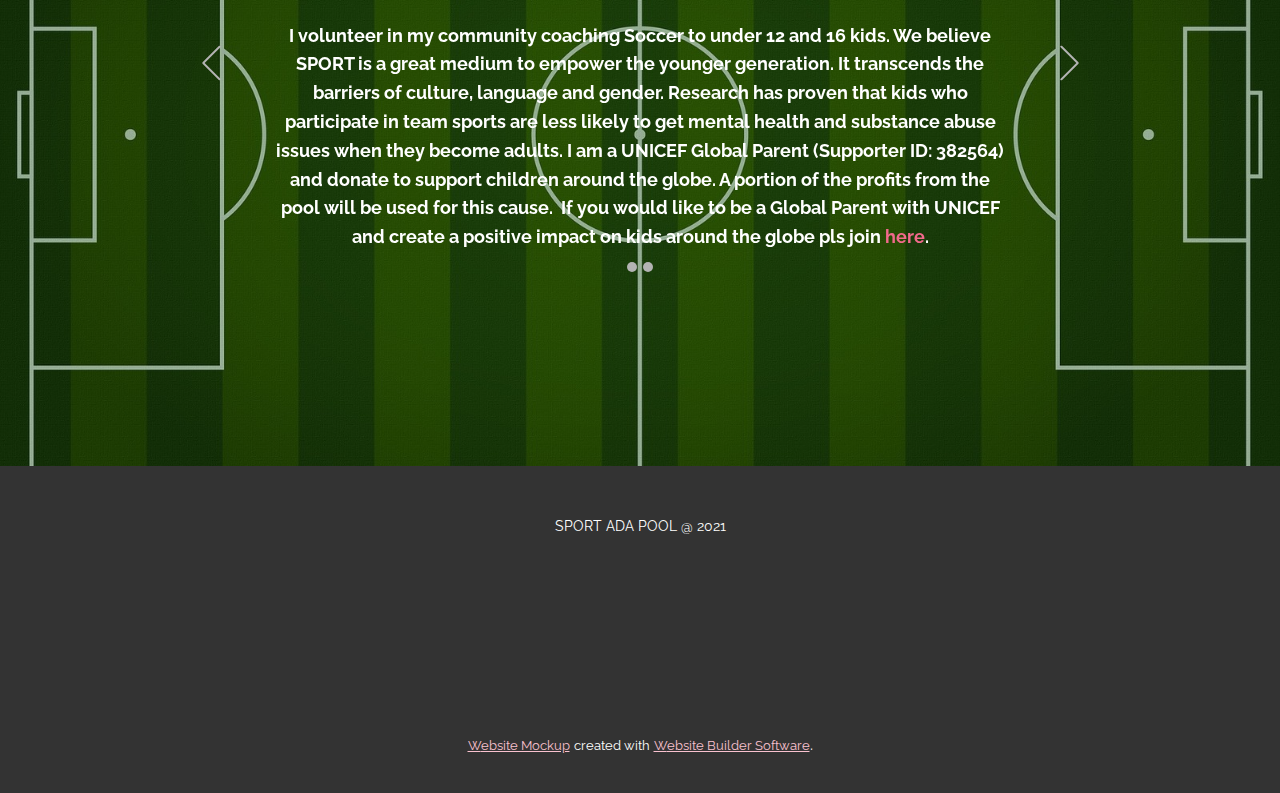
==== commit 0da3d9bd: "1st active site" ====
--- a/Page-1.html
+++ b/Page-1.html
@@ -3,7 +3,7 @@
   <head>
     <meta name="viewport" content="width=device-width, initial-scale=1.0">
     <meta charset="utf-8">
-    <meta name="keywords" content="Surf Lessons at The Legendary Pleasure Point, 20+ Years Of Surf Lessons, All instructors are CPR and First Aid Certified, Popular Lessons, Summer Surf Camps, Experience the thrill of a lifetime and learn how to surf with us today!, Contact Us">
+    <meta name="keywords" content="About Us">
     <meta name="description" content="">
     <meta name="page_type" content="np-template-header-footer-from-plugin">
     <title>Page 1</title>
@@ -14,12 +14,7 @@
     <meta name="generator" content="Nicepage 3.3.3, nicepage.com">
     
     
-    <link id="u-theme-google-font" rel="stylesheet" href="https://fonts.googleapis.com/css?family=Roboto:100,100i,300,300i,400,400i,500,500i,700,700i,900,900i|Open+Sans:300,300i,400,400i,600,600i,700,700i,800,800i">
-    <link id="u-page-google-font" rel="stylesheet" href="https://fonts.googleapis.com/css?family=Ubuntu:300,300i,400,400i,500,500i,700,700i">
-    
-    
-    
-    
+    <link id="u-theme-google-font" rel="stylesheet" href="https://fonts.googleapis.com/css?family=Ubuntu:300,300i,400,400i,500,500i,700,700i|Raleway:100,100i,200,200i,300,300i,400,400i,500,500i,600,600i,700,700i,800,800i,900,900i">
     
     
     
@@ -27,140 +22,45 @@
     <script type="application/ld+json">{
 		"@context": "http://schema.org",
 		"@type": "Organization",
-		"name": "sportadapool",
+		"name": "",
 		"url": "index.html"
 }</script>
     <meta property="og:title" content="Page 1">
     <meta property="og:type" content="website">
-    <meta name="theme-color" content="#73a3de">
+    <meta name="theme-color" content="#f26a8c">
     <link rel="canonical" href="index.html">
     <meta property="og:url" content="index.html">
   </head>
-  <body class="u-body"> 
-    <section class="u-clearfix u-palette-5-light-3 u-section-1" id="sec-9234">
+  <body class="u-body u-overlap u-overlap-contrast u-overlap-transparent"><header class="u-align-left u-clearfix u-header u-header" id="sec-177f"><div class="u-clearfix u-sheet u-sheet-1"></div></header>
+    <section class="u-clearfix u-image u-shading u-section-1" src="" data-image-width="1600" data-image-height="1067" id="sec-138b">
       <div class="u-clearfix u-sheet u-sheet-1">
-        <img src="images/pexelsphoto417351.jpeg" alt="" class="u-expanded-width-sm u-expanded-width-xs u-image u-image-default u-image-1">
         <div class="u-container-style u-group u-group-1">
           <div class="u-container-layout u-container-layout-1">
-            <h1 class="u-custom-font u-font-ubuntu u-text u-title u-text-1">SPORT ADA POOL</h1>
-            <a href="https://nicepage.com/html-templates" class="u-btn u-button-style u-palette-3-base u-btn-1">Book a Lesson Now</a>
+            <div alt="" class="u-image u-image-circle u-image-1" data-image-width="680" data-image-height="678"></div>
+            <h1 class="u-align-center u-heading-font u-text u-title u-text-1">SPORT<br>ADA POOL
+            </h1>
+            <p class="u-align-right u-large-text u-text u-text-font u-text-variant u-text-2" data-animation-name="fadeIn" data-animation-duration="1000" data-animation-delay="0" data-animation-direction="Down">"Our pool is dedicated to empower kids through sports"</p>
+            <h1 class="u-align-center u-heading-font u-text u-title u-text-3">0% Variable Fees</h1>
           </div>
         </div>
-      </div>
-      <img src="images/surf5.png" alt="" class="u-image u-image-contain u-image-default u-image-2" data-image-width="588" data-image-height="714">
-    </section>
-    <section class="u-clearfix u-gradient u-section-2" id="sec-2e6b">
-      <div class="u-clearfix u-sheet u-sheet-1">
-        <div class="u-clearfix u-expanded-width-lg u-expanded-width-md u-expanded-width-xl u-gutter-20 u-layout-wrap u-layout-wrap-1">
-          <div class="u-layout">
-            <div class="u-layout-row">
-              <div class="u-align-center-sm u-align-center-xs u-container-style u-expand-resize u-layout-cell u-left-cell u-size-12 u-size-30-md u-layout-cell-1">
-                <div class="u-container-layout u-container-layout-1">
-                  <img class="u-image u-image-contain u-image-1" src="images/crazyfly14taurin58surfcutoutzoom.png">
-                  <h4 class="u-align-left-lg u-align-left-md u-align-left-xl u-custom-font u-font-ubuntu u-text u-text-1">Crazyfly Taurin Kite Surfboard 2014</h4>
-                  <p class="u-align-left-lg u-align-left-md u-align-left-xl u-text u-text-2">£299.17</p>
-                </div>
-              </div>
-              <div class="u-align-center-sm u-align-center-xs u-container-style u-layout-cell u-size-12 u-size-30-md u-layout-cell-2">
-                <div class="u-container-layout u-container-layout-2">
-                  <img class="u-image u-image-contain u-image-2" src="images/axis2016kapuasurfboardcutoutzoom.png">
-                  <h4 class="u-custom-font u-font-ubuntu u-text u-text-3">Axis Kite Surfboard - Brand New</h4>
-                  <p class="u-text u-text-4">£799.00</p>
-                </div>
-              </div>
-              <div class="u-align-center-sm u-align-center-xs u-container-style u-layout-cell u-size-12 u-size-30-md u-layout-cell-3">
-                <div class="u-container-layout u-container-layout-3">
-                  <img class="u-image u-image-contain u-image-3" src="images/rrdcotankitesurfboard2015alt3zoom.png">
-                  <h4 class="u-custom-font u-font-ubuntu u-text u-text-5">RRD C.O.T.A.N. Kite Surfboard 2015</h4>
-                  <p class="u-align-left-lg u-align-left-md u-align-left-xl u-text u-text-6">£503.33</p>
-                </div>
-              </div>
-              <div class="u-align-right u-container-style u-layout-cell u-right-cell u-size-24 u-size-30-md u-layout-cell-4">
-                <div class="u-container-layout u-container-layout-4">
-                  <h2 class="u-custom-font u-font-ubuntu u-text u-text-7">20+ Years Of Surf Lessons</h2>
-                  <p class="u-text u-text-8">Choose your destination; Huntington Beach, California or Nosara, Costa Rica. Since 1996, we’ve kept it simple and consistent by focusing on muscle memory methods and coaching fundamentals known as our “nine steps of surfing.”</p>
-                  <img src="images/Untitled5.png" alt="" class="u-image u-image-contain u-image-default u-image-4" data-image-width="171" data-image-height="154">
-                  <a href="https://nicepage.com" class="u-btn u-button-style u-palette-3-base u-btn-1">Read More</a>
-                </div>
-              </div>
-            </div>
-          </div>
+        <div class="u-clearfix u-custom-html u-expanded-width u-opacity u-opacity-75 u-custom-html-1">
+          <iframe style="width:100%;height:50px" frameborder="0" scrolling="no" src="https://js.adapools.org/widget-wide.html?pool=9fa36f8ef20fb222a4cc159c14d8ba3375ea2b83093859cf006b8b19&amp;dark=true">&amp;amp;amp;amp;amp;amp;amp;amp;amp;amp;amp;amp;amp;amp;amp;amp;amp;amp;amp;amp;lt;a href="https://adapools.org/"&amp;amp;amp;amp;amp;amp;amp;amp;amp;amp;amp;amp;amp;amp;amp;amp;amp;amp;amp;amp;gt;ADApools - Cardano staking pools&amp;amp;amp;amp;amp;amp;amp;amp;amp;amp;amp;amp;amp;amp;amp;amp;amp;amp;amp;amp;lt;/a&amp;amp;amp;amp;amp;amp;amp;amp;amp;amp;amp;amp;amp;amp;amp;amp;amp;amp;amp;amp;gt;</iframe>
         </div>
       </div>
     </section>
-    <section class="u-clearfix u-section-3" id="sec-24c1">
+    <section class="u-clearfix u-section-2" id="sec-ba29">
       <div class="u-clearfix u-sheet u-sheet-1">
-        <div class="u-clearfix u-expanded-width u-gutter-20 u-layout-wrap u-layout-wrap-1">
+        <img src="images/soccer-155947.png" alt="" class="u-image u-image-default u-image-1" data-image-width="1920" data-image-height="1681">
+        <div class="u-clearfix u-expanded-width-md u-expanded-width-sm u-expanded-width-xs u-gutter-10 u-layout-wrap u-layout-wrap-1">
           <div class="u-layout">
             <div class="u-layout-row">
-              <div class="u-size-30 u-size-60-md">
-                <div class="u-layout-col">
-                  <div class="u-size-15">
-                    <div class="u-layout-row">
-                      <div class="u-container-style u-expand-resize u-layout-cell u-left-cell u-size-30 u-layout-cell-1">
-                        <div class="u-container-layout">
-                          <img class="u-image u-image-contain u-opacity u-opacity-60 u-image-1" src="images/8.png">
-                        </div>
-                      </div>
-                      <div class="u-container-style u-layout-cell u-size-30 u-layout-cell-2">
-                        <div class="u-container-layout">
-                          <img class="u-image u-image-contain u-opacity u-opacity-60 u-image-2" src="images/9.png">
-                        </div>
-                      </div>
-                    </div>
-                  </div>
-                  <div class="u-size-15">
-                    <div class="u-layout-row">
-                      <div class="u-container-style u-layout-cell u-left-cell u-size-30 u-layout-cell-3">
-                        <div class="u-container-layout">
-                          <img class="u-image u-image-contain u-opacity u-opacity-60 u-image-3" src="images/11.png">
-                        </div>
-                      </div>
-                      <div class="u-container-style u-layout-cell u-size-30 u-layout-cell-4">
-                        <div class="u-container-layout">
-                          <img class="u-image u-image-contain u-opacity u-opacity-60 u-image-4" src="images/12.png">
-                        </div>
-                      </div>
-                    </div>
-                  </div>
-                  <div class="u-size-15">
-                    <div class="u-layout-row">
-                      <div class="u-container-style u-layout-cell u-left-cell u-size-30 u-layout-cell-5">
-                        <div class="u-container-layout">
-                          <img class="u-image u-image-contain u-opacity u-opacity-60 u-image-5" src="images/10.png">
-                        </div>
-                      </div>
-                      <div class="u-container-style u-layout-cell u-size-30 u-layout-cell-6">
-                        <div class="u-container-layout">
-                          <img class="u-image u-image-contain u-opacity u-opacity-60 u-image-6" src="images/surf4.png">
-                        </div>
-                      </div>
-                    </div>
-                  </div>
-                  <div class="u-size-15">
-                    <div class="u-layout-row">
-                      <div class="u-container-style u-layout-cell u-left-cell u-size-30 u-layout-cell-7">
-                        <div class="u-container-layout">
-                          <img class="u-image u-image-contain u-opacity u-opacity-60 u-image-7" src="images/surf3.png">
-                        </div>
-                      </div>
-                      <div class="u-container-style u-layout-cell u-size-30 u-layout-cell-8">
-                        <div class="u-container-layout">
-                          <img class="u-image u-image-contain u-opacity u-opacity-60 u-image-8" src="images/surf2.png">
-                        </div>
-                      </div>
-                    </div>
-                  </div>
-                </div>
-              </div>
-              <div class="u-size-30 u-size-60-md">
-                <div class="u-layout-col">
-                  <div class="u-container-style u-layout-cell u-right-cell u-size-60 u-layout-cell-9">
-                    <div class="u-container-layout u-container-layout-9">
-                      <img src="images/144365386658ae_362.png" alt="" class="u-expanded-width-sm u-expanded-width-xs u-image u-image-contain u-image-default u-image-9">
-                      <h2 class="u-custom-font u-font-ubuntu u-text u-text-1">All instructors are CPR and First Aid Certified</h2>
-                      <p class="u-text u-text-2">Our nine custom surfing fundamentals or “steps” were implemented by surfing’s first professional surfer, Corky Carroll. A 3x U.S. surfing champion and 3x international surfing champion.</p>
-                      <a href="https://nicepage.com/website-templates" class="u-btn u-button-style u-palette-3-base u-btn-1">Read More</a>
+              <div class="u-container-style u-layout-cell u-right-cell u-size-60 u-layout-cell-1">
+                <div class="u-container-layout u-container-layout-1">
+                  <div class="u-container-style u-group u-white u-group-1">
+                    <div class="u-container-layout u-container-layout-2">
+                      <h2 class="u-text u-text-1">About Us</h2>
+                      <p class="u-text u-text-2">Hi I am Antonio, an Electronics engineer and a Soccer coach from Australia. I manage the SPORT ADA<br>pool. The pool is professionally run by my partner who is an IT Engineer. I got into Cardano in late<br>2017. It’s a privilege to witness how the project has progressed and achieve decentralisation.
+                      </p>
                     </div>
                   </div>
                 </div>
@@ -170,162 +70,73 @@
         </div>
       </div>
     </section>
-    <section class="u-carousel u-slide u-block-8474-1" id="carousel_fe9a" data-interval="5000" data-u-ride="carousel">
-      <ol class="u-absolute-hcenter u-carousel-indicators u-block-8474-2">
-        <li data-u-target="#carousel_fe9a" class="u-active u-grey-30" data-u-slide-to="0"></li>
-        <li data-u-target="#carousel_fe9a" class="u-grey-30" data-u-slide-to="1"></li>
-      </ol>
-      <div class="u-carousel-inner" role="listbox">
-        <div class="u-active u-carousel-item u-clearfix u-palette-5-base u-section-4-1">
-          <div class="u-clearfix u-sheet u-sheet-1">
-            <div class="u-container-style u-group u-group-1">
-              <div class="u-container-layout u-container-layout-1">
-                <h2 class="u-custom-font u-font-ubuntu u-text u-text-1">Popular Lessons</h2>
-                <p class="u-text u-text-2">Hit the waves with someone special or family with our two-hour private surf lesson for two. Have your instructor’s undivided attention as you learn the basics and proper techniques – while also having fun!</p>
+    <section class="u-align-left u-clearfix u-image u-shading u-section-3" id="sec-13fc">
+      <div class="u-clearfix u-sheet u-sheet-1">
+        <div id="carousel-82ff" data-interval="5000" data-u-ride="carousel" class="u-carousel u-expanded-width-xs u-slider u-slider-1">
+          <ol class="u-absolute-hcenter u-carousel-indicators u-carousel-indicators-1">
+            <li data-u-target="#carousel-82ff" class="u-active u-grey-30 u-shape-circle" data-u-slide-to="0" style="width: 10px; height: 10px;"></li>
+            <li data-u-target="#carousel-82ff" class="u-grey-30 u-shape-circle" data-u-slide-to="1" style="width: 10px; height: 10px;"></li>
+          </ol>
+          <div class="u-carousel-inner" role="listbox">
+            <div class="u-active u-carousel-item u-container-style u-slide">
+              <div class="u-container-layout u-valign-bottom u-container-layout-1"><span class="u-icon u-icon-circle u-text-grey-25 u-icon-1">
+              <svg class="u-svg-link" preserveAspectRatio="xMidYMin slice" viewBox="0 0 95.333 95.332" style=""><use xmlns:xlink="http://www.w3.org/1999/xlink" xlink:href="#svg-3f56"></use></svg>
+              <svg xmlns="http://www.w3.org/2000/svg" xmlns:xlink="http://www.w3.org/1999/xlink" version="1.1" xml:space="preserve" class="u-svg-content" viewBox="0 0 95.333 95.332" x="0px" y="0px" id="svg-3f56" style="enable-background:new 0 0 95.333 95.332;"><g><g><path d="M30.512,43.939c-2.348-0.676-4.696-1.019-6.98-1.019c-3.527,0-6.47,0.806-8.752,1.793    c2.2-8.054,7.485-21.951,18.013-23.516c0.975-0.145,1.774-0.85,2.04-1.799l2.301-8.23c0.194-0.696,0.079-1.441-0.318-2.045    s-1.035-1.007-1.75-1.105c-0.777-0.106-1.569-0.16-2.354-0.16c-12.637,0-25.152,13.19-30.433,32.076    c-3.1,11.08-4.009,27.738,3.627,38.223c4.273,5.867,10.507,9,18.529,9.313c0.033,0.001,0.065,0.002,0.098,0.002    c9.898,0,18.675-6.666,21.345-16.209c1.595-5.705,0.874-11.688-2.032-16.851C40.971,49.307,36.236,45.586,30.512,43.939z"></path><path d="M92.471,54.413c-2.875-5.106-7.61-8.827-13.334-10.474c-2.348-0.676-4.696-1.019-6.979-1.019    c-3.527,0-6.471,0.806-8.753,1.793c2.2-8.054,7.485-21.951,18.014-23.516c0.975-0.145,1.773-0.85,2.04-1.799l2.301-8.23    c0.194-0.696,0.079-1.441-0.318-2.045c-0.396-0.604-1.034-1.007-1.75-1.105c-0.776-0.106-1.568-0.16-2.354-0.16    c-12.637,0-25.152,13.19-30.434,32.076c-3.099,11.08-4.008,27.738,3.629,38.225c4.272,5.866,10.507,9,18.528,9.312    c0.033,0.001,0.065,0.002,0.099,0.002c9.897,0,18.675-6.666,21.345-16.209C96.098,65.559,95.376,59.575,92.471,54.413z"></path>
+</g>
+</g></svg>
+            </span>
+                <h3 class="u-text u-text-white u-text-1"><b>Our message</b>
+                </h3>
+                <p class="u-align-center u-large-text u-text u-text-variant u-text-white u-text-2"><b>I volunteer in my community coaching Soccer to under 12 and 16 kids. We believe SPORT is a great medium to empower the younger generation. It transcends the barriers of culture, language and gender. Research has proven that kids who participate in team sports are less likely to get mental health and substance abuse issues when they become adults. I am a UNICEF Global Parent (Supporter ID: 382564) and donate to support children around the globe. A portion of the profits from the pool will be used for this cause.&nbsp; If you would like to be a Global Parent with UNICEF and create a positive impact on kids around the globe pls join <a href="https://www.unicef.org.au/donate/donate-monthly" class="u-active-none u-border-none u-btn u-button-link u-button-style u-hover-none u-none u-text-palette-1-base u-btn-1" target="_blank">here</a>.</b>
+                </p>
               </div>
             </div>
-            <img src="images/Untitled4.png" alt="" class="u-image u-image-contain u-image-default u-image-1">
-            <div class="u-clearfix u-expanded-width u-gutter-10 u-layout-wrap u-layout-wrap-1">
-              <div class="u-layout">
-                <div class="u-layout-row">
-                  <div class="u-align-left u-container-style u-image u-layout-cell u-left-cell u-size-20 u-size-20-md u-image-2">
-                    <div class="u-container-layout"></div>
-                  </div>
-                  <div class="u-align-left u-container-style u-image u-layout-cell u-size-20 u-size-20-md u-image-3">
-                    <div class="u-container-layout"></div>
-                  </div>
-                  <div class="u-align-left u-container-style u-image u-layout-cell u-right-cell u-size-20 u-size-20-md u-image-4">
-                    <div class="u-container-layout"></div>
-                  </div>
-                </div>
+            <div class="u-align-center u-carousel-item u-container-style u-expanded-width-lg u-expanded-width-xl u-slide">
+              <div class="u-container-layout u-valign-middle u-container-layout-2"><span class="u-icon u-icon-circle u-text-grey-25 u-icon-2">
+              <svg class="u-svg-link" preserveAspectRatio="xMidYMin slice" viewBox="0 0 95.333 95.332" style=""><use xmlns:xlink="http://www.w3.org/1999/xlink" xlink:href="#svg-c304"></use></svg>
+              <svg xmlns="http://www.w3.org/2000/svg" xmlns:xlink="http://www.w3.org/1999/xlink" version="1.1" xml:space="preserve" class="u-svg-content" viewBox="0 0 95.333 95.332" x="0px" y="0px" id="svg-c304" style="enable-background:new 0 0 95.333 95.332;"><g><g><path d="M30.512,43.939c-2.348-0.676-4.696-1.019-6.98-1.019c-3.527,0-6.47,0.806-8.752,1.793    c2.2-8.054,7.485-21.951,18.013-23.516c0.975-0.145,1.774-0.85,2.04-1.799l2.301-8.23c0.194-0.696,0.079-1.441-0.318-2.045    s-1.035-1.007-1.75-1.105c-0.777-0.106-1.569-0.16-2.354-0.16c-12.637,0-25.152,13.19-30.433,32.076    c-3.1,11.08-4.009,27.738,3.627,38.223c4.273,5.867,10.507,9,18.529,9.313c0.033,0.001,0.065,0.002,0.098,0.002    c9.898,0,18.675-6.666,21.345-16.209c1.595-5.705,0.874-11.688-2.032-16.851C40.971,49.307,36.236,45.586,30.512,43.939z"></path><path d="M92.471,54.413c-2.875-5.106-7.61-8.827-13.334-10.474c-2.348-0.676-4.696-1.019-6.979-1.019    c-3.527,0-6.471,0.806-8.753,1.793c2.2-8.054,7.485-21.951,18.014-23.516c0.975-0.145,1.773-0.85,2.04-1.799l2.301-8.23    c0.194-0.696,0.079-1.441-0.318-2.045c-0.396-0.604-1.034-1.007-1.75-1.105c-0.776-0.106-1.568-0.16-2.354-0.16    c-12.637,0-25.152,13.19-30.434,32.076c-3.099,11.08-4.008,27.738,3.629,38.225c4.272,5.866,10.507,9,18.528,9.312    c0.033,0.001,0.065,0.002,0.099,0.002c9.897,0,18.675-6.666,21.345-16.209C96.098,65.559,95.376,59.575,92.471,54.413z"></path>
+</g>
+</g></svg>
+            </span>
+                <p class="u-align-center u-large-text u-text u-text-variant u-text-3">"Lorem ipsum dolor sit amet, consectetur adipiscing elit, sed do eiusmod tempor incididunt ut labore et dolore magna aliqua. Ut enim ad minim veniam, quis nostrud exercitation ullamco laboris nisi ut aliquip ex ea commodo consequat. Duis aute irure dolor in reprehenderit in voluptate velit esse cillum dolore eu fugiat nulla pariatur.</p>
+                <h6 class="u-align-center u-text u-text-4">President, CEO</h6>
+                <h4 class="u-align-center u-text u-text-5">Connor Quinn<br>
+                </h4>
               </div>
             </div>
           </div>
-        </div>
-        <div class="u-carousel-item u-clearfix u-palette-5-base u-section-4-2">
-          <div class="u-clearfix u-sheet u-sheet-1">
-            <div class="u-clearfix u-expanded-width u-gutter-10 u-layout-wrap u-layout-wrap-1">
-              <div class="u-layout">
-                <div class="u-layout-row">
-                  <div class="u-align-left u-container-style u-image u-layout-cell u-left-cell u-size-20 u-size-20-md u-image-1">
-                    <div class="u-container-layout u-container-layout-1"></div>
-                  </div>
-                  <div class="u-align-left u-container-style u-image u-layout-cell u-size-20 u-size-20-md u-image-2">
-                    <div class="u-container-layout u-container-layout-2"></div>
-                  </div>
-                  <div class="u-align-left u-container-style u-image u-layout-cell u-right-cell u-size-20 u-size-20-md u-image-3">
-                    <div class="u-container-layout"></div>
-                  </div>
-                </div>
-              </div>
-            </div>
-          </div>
-        </div>
-      </div>
-      <a class="u-carousel-control u-carousel-control-prev u-text-palette-3-base u-block-8474-3" href="#carousel_fe9a" role="button" data-u-slide="prev">
-        <span aria-hidden="true">
-          <svg viewBox="0 0 451.847 451.847"><path d="M97.141,225.92c0-8.095,3.091-16.192,9.259-22.366L300.689,9.27c12.359-12.359,32.397-12.359,44.751,0
-c12.354,12.354,12.354,32.388,0,44.748L173.525,225.92l171.903,171.909c12.354,12.354,12.354,32.391,0,44.744
-c-12.354,12.365-32.386,12.365-44.745,0l-194.29-194.281C100.226,242.115,97.141,234.018,97.141,225.92z"></path></svg>
-        </span>
-        <span class="sr-only">
-          <svg viewBox="0 0 451.847 451.847"><path d="M97.141,225.92c0-8.095,3.091-16.192,9.259-22.366L300.689,9.27c12.359-12.359,32.397-12.359,44.751,0
-c12.354,12.354,12.354,32.388,0,44.748L173.525,225.92l171.903,171.909c12.354,12.354,12.354,32.391,0,44.744
-c-12.354,12.365-32.386,12.365-44.745,0l-194.29-194.281C100.226,242.115,97.141,234.018,97.141,225.92z"></path></svg>
-        </span>
-      </a>
-      <a class="u-carousel-control u-carousel-control-next u-text-palette-3-base u-block-8474-4" href="#carousel_fe9a" role="button" data-u-slide="next">
-        <span aria-hidden="true">
-          <svg viewBox="0 0 451.846 451.847"><path d="M345.441,248.292L151.154,442.573c-12.359,12.365-32.397,12.365-44.75,0c-12.354-12.354-12.354-32.391,0-44.744
-L278.318,225.92L106.409,54.017c-12.354-12.359-12.354-32.394,0-44.748c12.354-12.359,32.391-12.359,44.75,0l194.287,194.284
-c6.177,6.18,9.262,14.271,9.262,22.366C354.708,234.018,351.617,242.115,345.441,248.292z"></path></svg>
-        </span>
-        <span class="sr-only">
-          <svg viewBox="0 0 451.846 451.847"><path d="M345.441,248.292L151.154,442.573c-12.359,12.365-32.397,12.365-44.75,0c-12.354-12.354-12.354-32.391,0-44.744
-L278.318,225.92L106.409,54.017c-12.354-12.359-12.354-32.394,0-44.748c12.354-12.359,32.391-12.359,44.75,0l194.287,194.284
-c6.177,6.18,9.262,14.271,9.262,22.366C354.708,234.018,351.617,242.115,345.441,248.292z"></path></svg>
-        </span>
-      </a>
-    </section>
-    <section class="u-clearfix u-section-5" id="carousel_2b0f">
-      <div class="u-expanded-width u-gradient u-shape u-shape-rectangle u-shape-1"></div>
-      <div class="u-clearfix u-sheet u-sheet-1">
-        <div alt="" class="u-expanded-width-xs u-image u-image-circle u-image-1"></div>
-        <div class="u-container-style u-expanded-width-sm u-expanded-width-xs u-group u-group-1">
-          <div class="u-container-layout u-valign-bottom u-container-layout-1">
-            <h2 class="u-custom-font u-font-ubuntu u-text u-text-1">
-              <a href="https://www.aquasurf.com/surf-camps">Summer Surf C</a>amps
-            </h2>
-            <p class="u-text u-text-2">AQUA SURF School creates fun, safe and educational surfing programs on the beach for children and teens that inspire lifelong skills, incredible lasting memories and treasured friendships.</p>
-            <a href="https://nicepage.com" class="u-btn u-button-style u-palette-3-base u-btn-1">Find Out Now</a>
-          </div>
-        </div>
-        <img src="images/Untitled3.png" alt="" class="u-expanded-width-xs u-image u-image-contain u-image-default u-image-2" data-image-width="308" data-image-height="285">
-      </div>
-    </section>
-    <section class="u-clearfix u-image u-shading u-section-6" id="sec-ab28">
-      <div class="u-clearfix u-sheet u-sheet-1">
-        <div class="u-clearfix u-expanded-width u-gutter-20 u-layout-wrap u-layout-wrap-1">
-          <div class="u-layout">
-            <div class="u-layout-row">
-              <div class="u-container-style u-image u-layout-cell u-left-cell u-size-30 u-image-1">
-                <div class="u-container-layout"></div>
-              </div>
-              <div class="u-align-right u-container-style u-layout-cell u-right-cell u-size-30 u-layout-cell-2">
-                <div class="u-container-layout u-container-layout-2">
-                  <h2 class="u-custom-font u-font-ubuntu u-text u-text-body-color u-text-1">Experience the thrill of a lifetime and learn how to surf with us today!</h2>
-                  <p class="u-text u-text-body-color u-text-2">We teach private surf lessons every day, year round. Our team has experience coaching people of all ages and abilities. AQUA SURF School also conducts weekly summer surf camps for children and teens interested in learning
-                                    how to surf. <br>
-                  </p>
-                  <a href="https://nicepage.com/Editor/Siteboard/#">Book a Lesson Now</a>
-                  <br>
-                </div>
-              </div>
-            </div>
-          </div>
-        </div>
-      </div>
-    </section>
-    <section class="u-clearfix u-gradient u-section-7" id="sec-2eeb">
-      <div class="u-clearfix u-sheet u-sheet-1">
-        <div class="u-clearfix u-expanded-width u-layout-wrap u-layout-wrap-1">
-          <div class="u-layout">
-            <div class="u-layout-row">
-              <div class="u-container-style u-layout-cell u-left-cell u-size-30 u-layout-cell-1">
-                <div class="u-container-layout u-container-layout-1">
-                  <h2 class="u-custom-font u-font-ubuntu u-text u-text-1">Contact Us</h2>
-                  <p class="u-text u-text-2">For our international customers, and your convenience you can also reach us our team via:</p>
-                  <p class="u-text u-text-3">Viber &nbsp;(+1 310-902-7737)<br>WhatsApp (+1 310-902-7737)<br>Skype "aquasurfschool"<br>Social Media Channels
-                  </p>
-                  <div class="u-social-icons u-spacing-10 u-text-palette-3-base u-social-icons-1">
-                    <a class="u-social-url" target="_blank" href=""><span class="u-icon u-icon-circle u-social-facebook u-social-type-logo u-icon-1"><svg class="u-svg-link" preserveAspectRatio="xMidYMin slice" viewBox="0 0 112.2 112.2"><use xmlns:xlink="http://www.w3.org/1999/xlink" xlink:href="#svg-805e"></use></svg><svg x="0px" y="0px" viewBox="0 0 112.2 112.2" enable-background="new 0 0 112.2 112.2" xml:space="preserve" id="svg-805e" class="u-svg-content"><path d="M75.5,28.8H65.4c-1.5,0-4,0.9-4,4.3v9.4h13.9l-1.5,15.8H61.4v45.1H42.8V58.3h-8.8V42.4h8.8V32.2 c0-7.4,3.4-18.8,18.8-18.8h13.8v15.4H75.5z"></path></svg></span>
-                    </a>
-                    <a class="u-social-url" target="_blank" href=""><span class="u-icon u-icon-circle u-social-twitter u-social-type-logo u-icon-2"><svg class="u-svg-link" preserveAspectRatio="xMidYMin slice" viewBox="0 0 112.2 112.2"><use xmlns:xlink="http://www.w3.org/1999/xlink" xlink:href="#svg-ba18"></use></svg><svg x="0px" y="0px" viewBox="0 0 112.2 112.2" enable-background="new 0 0 112.2 112.2" xml:space="preserve" id="svg-ba18" class="u-svg-content"><path d="M92.2,38.2c0,0.8,0,1.6,0,2.3c0,24.3-18.6,52.4-52.6,52.4c-10.6,0.1-20.2-2.9-28.5-8.2 c1.4,0.2,2.9,0.2,4.4,0.2c8.7,0,16.7-2.9,23-7.9c-8.1-0.2-14.9-5.5-17.3-12.8c1.1,0.2,2.4,0.2,3.4,0.2c1.6,0,3.3-0.2,4.8-0.7 c-8.4-1.6-14.9-9.2-14.9-18c0-0.2,0-0.2,0-0.2c2.5,1.4,5.4,2.2,8.4,2.3c-5-3.3-8.3-8.9-8.3-15.4c0-3.4,1-6.5,2.5-9.2 c9.1,11.1,22.7,18.5,38,19.2c-0.2-1.4-0.4-2.8-0.4-4.3c0.1-10,8.3-18.2,18.5-18.2c5.4,0,10.1,2.2,13.5,5.7c4.3-0.8,8.1-2.3,11.7-4.5 c-1.4,4.3-4.3,7.9-8.1,10.1c3.7-0.4,7.3-1.4,10.6-2.9C98.9,32.3,95.7,35.5,92.2,38.2z"></path></svg></span>
-                    </a>
-                    <a class="u-social-url" target="_blank" href=""><span class="u-icon u-icon-circle u-social-instagram u-social-type-logo u-icon-3"><svg class="u-svg-link" preserveAspectRatio="xMidYMin slice" viewBox="0 0 112.2 112.2"><use xmlns:xlink="http://www.w3.org/1999/xlink" xlink:href="#svg-881b"></use></svg><svg x="0px" y="0px" viewBox="0 0 112.2 112.2" enable-background="new 0 0 112.2 112.2" xml:space="preserve" id="svg-881b" class="u-svg-content"><path d="M55.9,32.9c-12.8,0-23.2,10.4-23.2,23.2s10.4,23.2,23.2,23.2s23.2-10.4,23.2-23.2S68.7,32.9,55.9,32.9z M55.9,69.4c-7.4,0-13.3-6-13.3-13.3c-0.1-7.4,6-13.3,13.3-13.3s13.3,6,13.3,13.3C69.3,63.5,63.3,69.4,55.9,69.4z"></path><path d="M79.7,26.8c-3,0-5.4,2.5-5.4,5.4s2.5,5.4,5.4,5.4c3,0,5.4-2.5,5.4-5.4S82.7,26.8,79.7,26.8z"></path><path d="M78.2,11H33.5C21,11,10.8,21.3,10.8,33.7v44.7c0,12.6,10.2,22.8,22.7,22.8h44.7c12.6,0,22.7-10.2,22.7-22.7 V33.7C100.8,21.1,90.6,11,78.2,11z M91,78.4c0,7.1-5.8,12.8-12.8,12.8H33.5c-7.1,0-12.8-5.8-12.8-12.8V33.7 c0-7.1,5.8-12.8,12.8-12.8h44.7c7.1,0,12.8,5.8,12.8,12.8V78.4z"></path></svg></span>
-                    </a>
-                  </div>
-                </div>
-              </div>
-              <div class="u-container-style u-expand-resize u-layout-cell u-right-cell u-size-30 u-layout-cell-2">
-                <div class="u-container-layout">
-                  <img class="u-flip-horizontal u-image u-image-contain u-image-1" src="images/surf.png">
-                  <div alt="" class="u-image u-image-circle u-image-2"></div>
-                </div>
-              </div>
-            </div>
-          </div>
+          <a class="u-absolute-vcenter u-carousel-control u-carousel-control-prev u-text-grey-30 u-carousel-control-1" href="#carousel-82ff" role="button" data-u-slide="prev">
+            <span aria-hidden="true">
+              <svg viewBox="0 0 477.175 477.175"><path d="M145.188,238.575l215.5-215.5c5.3-5.3,5.3-13.8,0-19.1s-13.8-5.3-19.1,0l-225.1,225.1c-5.3,5.3-5.3,13.8,0,19.1l225.1,225
+                    c2.6,2.6,6.1,4,9.5,4s6.9-1.3,9.5-4c5.3-5.3,5.3-13.8,0-19.1L145.188,238.575z"></path></svg>
+            </span>
+            <span class="sr-only">+Previous</span>
+          </a>
+          <a class="u-absolute-vcenter u-carousel-control u-carousel-control-next u-text-grey-30 u-carousel-control-2" href="#carousel-82ff" role="button" data-u-slide="next">
+            <span aria-hidden="true">
+              <svg viewBox="0 0 477.175 477.175"><path d="M360.731,229.075l-225.1-225.1c-5.3-5.3-13.8-5.3-19.1,0s-5.3,13.8,0,19.1l215.5,215.5l-215.5,215.5
+                    c-5.3,5.3-5.3,13.8,0,19.1c2.6,2.6,6.1,4,9.5,4c3.4,0,6.9-1.3,9.5-4l225.1-225.1C365.931,242.875,365.931,234.275,360.731,229.075z"></path></svg>
+            </span>
+            <span class="sr-only">+Next</span>
+          </a>
         </div>
       </div>
     </section>
     
     
-    <footer class="u-clearfix u-footer u-grey-80" id="sec-9055"><div class="u-clearfix u-sheet u-sheet-1">
-        <div class="u-align-center u-container-style u-group u-group-1">
-          <div class="u-container-layout u-valign-middle u-container-layout-1">
-            <p class="u-small-text u-text u-text-variant u-text-1">Coming soon</p>
-          </div>
-        </div>
+    <footer class="u-align-center u-clearfix u-footer u-grey-80 u-footer" id="sec-0db4"><div class="u-clearfix u-sheet u-sheet-1">
+        <p class="u-small-text u-text u-text-variant u-text-1">SPORT ADA POOL @ 2021</p>
       </div></footer>
+    <section class="u-backlink u-clearfix u-grey-80">
+      <a class="u-link" href="https://nicepage.com/website-mockup" target="_blank">
+        <span>Website Mockup</span>
+      </a>
+      <p class="u-text">
+        <span>created with</span>
+      </p>
+      <a class="u-link" href="https://nicepage.com/" target="_blank">
+        <span>Website Builder Software</span>
+      </a>. 
+    </section>
   </body>
 </html>--- a/nicepage.css
+++ b/nicepage.css
@@ -18885,7 +18885,7 @@
 }
 /*begin-variables font-family*/
 .u-body {
-  font-family: 'Open Sans',sans-serif;
+  font-family: Raleway,sans-serif;
 }
 h1,
 h2,
@@ -18893,7 +18893,7 @@
 h4,
 h5,
 h6 {
-  font-family: Roboto,sans-serif;
+  font-family: Ubuntu,sans-serif;
 }
 /*end-variables font-family*/
 /*begin-variables color*/
@@ -18913,10 +18913,10 @@
 /*end-variables color*/
 /*begin-variables font*/
 .u-custom-font.u-text-font {
-  font-family: 'Open Sans',sans-serif !important;
+  font-family: Raleway,sans-serif !important;
 }
 .u-custom-font.u-heading-font {
-  font-family: Roboto,sans-serif !important;
+  font-family: Ubuntu,sans-serif !important;
 }
 /*end-variables font*/
 /*begin-variables colors*/
@@ -18956,12 +18956,12 @@
 .u-container-style.u-color-1-dark-3:before,
 .u-table-alt-color-1-dark-3 tr:nth-child(even) {
   color: #ffffff;
-  background-color: #292d33;
+  background-color: #33292b;
 }
 .u-button-style.u-color-1-dark-3,
 .u-button-style.u-color-1-dark-3[class*="u-border-"] {
   color: #ffffff !important;
-  background-color: #292d33 !important;
+  background-color: #33292b !important;
 }
 .u-button-style.u-color-1-dark-3:hover,
 .u-button-style.u-color-1-dark-3[class*="u-border-"]:hover,
@@ -18972,7 +18972,7 @@
 .u-button-style.u-button-style.u-color-1-dark-3.active,
 .u-button-style.u-button-style.u-color-1-dark-3[class*="u-border-"].active {
   color: #ffffff !important;
-  background-color: #25292e !important;
+  background-color: #2e2527 !important;
 }
 .u-hover-color-1-dark-3:hover,
 .u-hover-color-1-dark-3[class*="u-border-"]:hover,
@@ -18989,22 +18989,22 @@
 a.u-button-style.u-button-style.u-active-color-1-dark-3.active,
 a.u-button-style.u-button-style.u-active-color-1-dark-3[class*="u-border-"].active {
   color: #ffffff !important;
-  background-color: #292d33 !important;
+  background-color: #33292b !important;
 }
 a.u-link.u-hover-color-1-dark-3:hover {
-  color: #292d33 !important;
+  color: #33292b !important;
 }
 .u-color-1-dark-2,
 .u-body.u-color-1-dark-2,
 .u-container-style.u-color-1-dark-2:before,
 .u-table-alt-color-1-dark-2 tr:nth-child(even) {
   color: #ffffff;
-  background-color: #4c5a6c;
+  background-color: #734e57;
 }
 .u-button-style.u-color-1-dark-2,
 .u-button-style.u-color-1-dark-2[class*="u-border-"] {
   color: #ffffff !important;
-  background-color: #4c5a6c !important;
+  background-color: #734e57 !important;
 }
 .u-button-style.u-color-1-dark-2:hover,
 .u-button-style.u-color-1-dark-2[class*="u-border-"]:hover,
@@ -19015,7 +19015,7 @@
 .u-button-style.u-button-style.u-color-1-dark-2.active,
 .u-button-style.u-button-style.u-color-1-dark-2[class*="u-border-"].active {
   color: #ffffff !important;
-  background-color: #445161 !important;
+  background-color: #68464e !important;
 }
 .u-hover-color-1-dark-2:hover,
 .u-hover-color-1-dark-2[class*="u-border-"]:hover,
@@ -19032,22 +19032,22 @@
 a.u-button-style.u-button-style.u-active-color-1-dark-2.active,
 a.u-button-style.u-button-style.u-active-color-1-dark-2[class*="u-border-"].active {
   color: #ffffff !important;
-  background-color: #4c5a6c !important;
+  background-color: #734e57 !important;
 }
 a.u-link.u-hover-color-1-dark-2:hover {
-  color: #4c5a6c !important;
+  color: #734e57 !important;
 }
 .u-color-1-dark-1,
 .u-body.u-color-1-dark-1,
 .u-container-style.u-color-1-dark-1:before,
 .u-table-alt-color-1-dark-1 tr:nth-child(even) {
   color: #ffffff;
-  background-color: #6582a5;
+  background-color: #b26477;
 }
 .u-button-style.u-color-1-dark-1,
 .u-button-style.u-color-1-dark-1[class*="u-border-"] {
   color: #ffffff !important;
-  background-color: #6582a5 !important;
+  background-color: #b26477 !important;
 }
 .u-button-style.u-color-1-dark-1:hover,
 .u-button-style.u-color-1-dark-1[class*="u-border-"]:hover,
@@ -19058,7 +19058,7 @@
 .u-button-style.u-button-style.u-color-1-dark-1.active,
 .u-button-style.u-button-style.u-color-1-dark-1[class*="u-border-"].active {
   color: #ffffff !important;
-  background-color: #587597 !important;
+  background-color: #a75368 !important;
 }
 .u-hover-color-1-dark-1:hover,
 .u-hover-color-1-dark-1[class*="u-border-"]:hover,
@@ -19075,22 +19075,22 @@
 a.u-button-style.u-button-style.u-active-color-1-dark-1.active,
 a.u-button-style.u-button-style.u-active-color-1-dark-1[class*="u-border-"].active {
   color: #ffffff !important;
-  background-color: #6582a5 !important;
+  background-color: #b26477 !important;
 }
 a.u-link.u-hover-color-1-dark-1:hover {
-  color: #6582a5 !important;
+  color: #b26477 !important;
 }
 .u-color-1,
 .u-body.u-color-1,
 .u-container-style.u-color-1:before,
 .u-table-alt-color-1 tr:nth-child(even) {
   color: #ffffff;
-  background-color: #73a3de;
+  background-color: #f26a8c;
 }
 .u-button-style.u-color-1,
 .u-button-style.u-color-1[class*="u-border-"] {
   color: #ffffff !important;
-  background-color: #73a3de !important;
+  background-color: #f26a8c !important;
 }
 .u-button-style.u-color-1:hover,
 .u-button-style.u-color-1[class*="u-border-"]:hover,
@@ -19101,7 +19101,7 @@
 .u-button-style.u-button-style.u-color-1.active,
 .u-button-style.u-button-style.u-color-1[class*="u-border-"].active {
   color: #ffffff !important;
-  background-color: #5891d8 !important;
+  background-color: #ef4a73 !important;
 }
 .u-hover-color-1:hover,
 .u-hover-color-1[class*="u-border-"]:hover,
@@ -19118,22 +19118,22 @@
 a.u-button-style.u-button-style.u-active-color-1.active,
 a.u-button-style.u-button-style.u-active-color-1[class*="u-border-"].active {
   color: #ffffff !important;
-  background-color: #73a3de !important;
+  background-color: #f26a8c !important;
 }
 a.u-link.u-hover-color-1:hover {
-  color: #73a3de !important;
+  color: #f26a8c !important;
 }
 .u-color-1-light-1,
 .u-body.u-color-1-light-1,
 .u-container-style.u-color-1-light-1:before,
 .u-table-alt-color-1-light-1 tr:nth-child(even) {
   color: #ffffff;
-  background-color: #9abde8;
+  background-color: #f695ad;
 }
 .u-button-style.u-color-1-light-1,
 .u-button-style.u-color-1-light-1[class*="u-border-"] {
   color: #ffffff !important;
-  background-color: #9abde8 !important;
+  background-color: #f695ad !important;
 }
 .u-button-style.u-color-1-light-1:hover,
 .u-button-style.u-color-1-light-1[class*="u-border-"]:hover,
@@ -19144,7 +19144,7 @@
 .u-button-style.u-button-style.u-color-1-light-1.active,
 .u-button-style.u-button-style.u-color-1-light-1[class*="u-border-"].active {
   color: #ffffff !important;
-  background-color: #7ba8e1 !important;
+  background-color: #f37191 !important;
 }
 .u-hover-color-1-light-1:hover,
 .u-hover-color-1-light-1[class*="u-border-"]:hover,
@@ -19161,22 +19161,22 @@
 a.u-button-style.u-button-style.u-active-color-1-light-1.active,
 a.u-button-style.u-button-style.u-active-color-1-light-1[class*="u-border-"].active {
   color: #ffffff !important;
-  background-color: #9abde8 !important;
+  background-color: #f695ad !important;
 }
 a.u-link.u-hover-color-1-light-1:hover {
-  color: #9abde8 !important;
+  color: #f695ad !important;
 }
 .u-color-1-light-2,
 .u-body.u-color-1-light-2,
 .u-container-style.u-color-1-light-2:before,
 .u-table-alt-color-1-light-2 tr:nth-child(even) {
   color: #111111;
-  background-color: #c3d8f2;
+  background-color: #fac2d0;
 }
 .u-button-style.u-color-1-light-2,
 .u-button-style.u-color-1-light-2[class*="u-border-"] {
   color: #111111 !important;
-  background-color: #c3d8f2 !important;
+  background-color: #fac2d0 !important;
 }
 .u-button-style.u-color-1-light-2:hover,
 .u-button-style.u-color-1-light-2[class*="u-border-"]:hover,
@@ -19187,7 +19187,7 @@
 .u-button-style.u-button-style.u-color-1-light-2.active,
 .u-button-style.u-button-style.u-color-1-light-2[class*="u-border-"].active {
   color: #111111 !important;
-  background-color: #9fc1ea !important;
+  background-color: #f799b0 !important;
 }
 .u-hover-color-1-light-2:hover,
 .u-hover-color-1-light-2[class*="u-border-"]:hover,
@@ -19204,22 +19204,22 @@
 a.u-button-style.u-button-style.u-active-color-1-light-2.active,
 a.u-button-style.u-button-style.u-active-color-1-light-2[class*="u-border-"].active {
   color: #111111 !important;
-  background-color: #c3d8f2 !important;
+  background-color: #fac2d0 !important;
 }
 a.u-link.u-hover-color-1-light-2:hover {
-  color: #c3d8f2 !important;
+  color: #fac2d0 !important;
 }
 .u-color-1-light-3,
 .u-body.u-color-1-light-3,
 .u-container-style.u-color-1-light-3:before,
 .u-table-alt-color-1-light-3 tr:nth-child(even) {
   color: #111111;
-  background-color: #f0f5fc;
+  background-color: #feeff3;
 }
 .u-button-style.u-color-1-light-3,
 .u-button-style.u-color-1-light-3[class*="u-border-"] {
   color: #111111 !important;
-  background-color: #f0f5fc !important;
+  background-color: #feeff3 !important;
 }
 .u-button-style.u-color-1-light-3:hover,
 .u-button-style.u-color-1-light-3[class*="u-border-"]:hover,
@@ -19230,7 +19230,7 @@
 .u-button-style.u-button-style.u-color-1-light-3.active,
 .u-button-style.u-button-style.u-color-1-light-3[class*="u-border-"].active {
   color: #111111 !important;
-  background-color: #c7daf4 !important;
+  background-color: #fbc1d0 !important;
 }
 .u-hover-color-1-light-3:hover,
 .u-hover-color-1-light-3[class*="u-border-"]:hover,
@@ -19247,22 +19247,22 @@
 a.u-button-style.u-button-style.u-active-color-1-light-3.active,
 a.u-button-style.u-button-style.u-active-color-1-light-3[class*="u-border-"].active {
   color: #111111 !important;
-  background-color: #f0f5fc !important;
+  background-color: #feeff3 !important;
 }
 a.u-link.u-hover-color-1-light-3:hover {
-  color: #f0f5fc !important;
+  color: #feeff3 !important;
 }
 .u-color-1-base,
 .u-body.u-color-1-base,
 .u-container-style.u-color-1-base:before,
 .u-table-alt-color-1-base tr:nth-child(even) {
   color: #ffffff;
-  background-color: #73a3de;
+  background-color: #f26a8c;
 }
 .u-button-style.u-color-1-base,
 .u-button-style.u-color-1-base[class*="u-border-"] {
   color: #ffffff !important;
-  background-color: #73a3de !important;
+  background-color: #f26a8c !important;
 }
 .u-button-style.u-color-1-base:hover,
 .u-button-style.u-color-1-base[class*="u-border-"]:hover,
@@ -19273,7 +19273,7 @@
 .u-button-style.u-button-style.u-color-1-base.active,
 .u-button-style.u-button-style.u-color-1-base[class*="u-border-"].active {
   color: #ffffff !important;
-  background-color: #5891d8 !important;
+  background-color: #ef4a73 !important;
 }
 .u-hover-color-1-base:hover,
 .u-hover-color-1-base[class*="u-border-"]:hover,
@@ -19290,10 +19290,10 @@
 a.u-button-style.u-button-style.u-active-color-1-base.active,
 a.u-button-style.u-button-style.u-active-color-1-base[class*="u-border-"].active {
   color: #ffffff !important;
-  background-color: #73a3de !important;
+  background-color: #f26a8c !important;
 }
 a.u-link.u-hover-color-1-base:hover {
-  color: #73a3de !important;
+  color: #f26a8c !important;
 }
 .u-color-2-dark-3,
 .u-body.u-color-2-dark-3,
@@ -19343,12 +19343,12 @@
 .u-container-style.u-color-2-dark-2:before,
 .u-table-alt-color-2-dark-2 tr:nth-child(even) {
   color: #ffffff;
-  background-color: #3e4a59;
+  background-color: #47566d;
 }
 .u-button-style.u-color-2-dark-2,
 .u-button-style.u-color-2-dark-2[class*="u-border-"] {
   color: #ffffff !important;
-  background-color: #3e4a59 !important;
+  background-color: #47566d !important;
 }
 .u-button-style.u-color-2-dark-2:hover,
 .u-button-style.u-color-2-dark-2[class*="u-border-"]:hover,
@@ -19359,7 +19359,7 @@
 .u-button-style.u-button-style.u-color-2-dark-2.active,
 .u-button-style.u-button-style.u-color-2-dark-2[class*="u-border-"].active {
   color: #ffffff !important;
-  background-color: #384350 !important;
+  background-color: #404d62 !important;
 }
 .u-hover-color-2-dark-2:hover,
 .u-hover-color-2-dark-2[class*="u-border-"]:hover,
@@ -19376,22 +19376,22 @@
 a.u-button-style.u-button-style.u-active-color-2-dark-2.active,
 a.u-button-style.u-button-style.u-active-color-2-dark-2[class*="u-border-"].active {
   color: #ffffff !important;
-  background-color: #3e4a59 !important;
+  background-color: #47566d !important;
 }
 a.u-link.u-hover-color-2-dark-2:hover {
-  color: #3e4a59 !important;
+  color: #47566d !important;
 }
 .u-color-2-dark-1,
 .u-body.u-color-2-dark-1,
 .u-container-style.u-color-2-dark-1:before,
 .u-table-alt-color-2-dark-1 tr:nth-child(even) {
   color: #ffffff;
-  background-color: #4c637f;
+  background-color: #5474a8;
 }
 .u-button-style.u-color-2-dark-1,
 .u-button-style.u-color-2-dark-1[class*="u-border-"] {
   color: #ffffff !important;
-  background-color: #4c637f !important;
+  background-color: #5474a8 !important;
 }
 .u-button-style.u-color-2-dark-1:hover,
 .u-button-style.u-color-2-dark-1[class*="u-border-"]:hover,
@@ -19402,7 +19402,7 @@
 .u-button-style.u-button-style.u-color-2-dark-1.active,
 .u-button-style.u-button-style.u-color-2-dark-1[class*="u-border-"].active {
   color: #ffffff !important;
-  background-color: #445972 !important;
+  background-color: #4c6897 !important;
 }
 .u-hover-color-2-dark-1:hover,
 .u-hover-color-2-dark-1[class*="u-border-"]:hover,
@@ -19419,22 +19419,22 @@
 a.u-button-style.u-button-style.u-active-color-2-dark-1.active,
 a.u-button-style.u-button-style.u-active-color-2-dark-1[class*="u-border-"].active {
   color: #ffffff !important;
-  background-color: #4c637f !important;
+  background-color: #5474a8 !important;
 }
 a.u-link.u-hover-color-2-dark-1:hover {
-  color: #4c637f !important;
+  color: #5474a8 !important;
 }
 .u-color-2,
 .u-body.u-color-2,
 .u-container-style.u-color-2:before,
 .u-table-alt-color-2 tr:nth-child(even) {
   color: #ffffff;
-  background-color: #85a0c1;
+  background-color: #5088e2;
 }
 .u-button-style.u-color-2,
 .u-button-style.u-color-2[class*="u-border-"] {
   color: #ffffff !important;
-  background-color: #85a0c1 !important;
+  background-color: #5088e2 !important;
 }
 .u-button-style.u-color-2:hover,
 .u-button-style.u-color-2[class*="u-border-"]:hover,
@@ -19445,7 +19445,7 @@
 .u-button-style.u-button-style.u-color-2.active,
 .u-button-style.u-button-style.u-color-2[class*="u-border-"].active {
   color: #ffffff !important;
-  background-color: #6f8fb6 !important;
+  background-color: #3676de !important;
 }
 .u-hover-color-2:hover,
 .u-hover-color-2[class*="u-border-"]:hover,
@@ -19462,22 +19462,22 @@
 a.u-button-style.u-button-style.u-active-color-2.active,
 a.u-button-style.u-button-style.u-active-color-2[class*="u-border-"].active {
   color: #ffffff !important;
-  background-color: #85a0c1 !important;
+  background-color: #5088e2 !important;
 }
 a.u-link.u-hover-color-2:hover {
-  color: #85a0c1 !important;
+  color: #5088e2 !important;
 }
 .u-color-2-light-1,
 .u-body.u-color-2-light-1,
 .u-container-style.u-color-2-light-1:before,
 .u-table-alt-color-2-light-1 tr:nth-child(even) {
   color: #ffffff;
-  background-color: #a6bbd4;
+  background-color: #81a9eb;
 }
 .u-button-style.u-color-2-light-1,
 .u-button-style.u-color-2-light-1[class*="u-border-"] {
   color: #ffffff !important;
-  background-color: #a6bbd4 !important;
+  background-color: #81a9eb !important;
 }
 .u-button-style.u-color-2-light-1:hover,
 .u-button-style.u-color-2-light-1[class*="u-border-"]:hover,
@@ -19488,7 +19488,7 @@
 .u-button-style.u-button-style.u-color-2-light-1.active,
 .u-button-style.u-button-style.u-color-2-light-1[class*="u-border-"].active {
   color: #ffffff !important;
-  background-color: #8da8c8 !important;
+  background-color: #6294e6 !important;
 }
 .u-hover-color-2-light-1:hover,
 .u-hover-color-2-light-1[class*="u-border-"]:hover,
@@ -19505,22 +19505,22 @@
 a.u-button-style.u-button-style.u-active-color-2-light-1.active,
 a.u-button-style.u-button-style.u-active-color-2-light-1[class*="u-border-"].active {
   color: #ffffff !important;
-  background-color: #a6bbd4 !important;
+  background-color: #81a9eb !important;
 }
 a.u-link.u-hover-color-2-light-1:hover {
-  color: #a6bbd4 !important;
+  color: #81a9eb !important;
 }
 .u-color-2-light-2,
 .u-body.u-color-2-light-2,
 .u-container-style.u-color-2-light-2:before,
 .u-table-alt-color-2-light-2 tr:nth-child(even) {
   color: #111111;
-  background-color: #cad7e6;
+  background-color: #b5cdf3;
 }
 .u-button-style.u-color-2-light-2,
 .u-button-style.u-color-2-light-2[class*="u-border-"] {
   color: #111111 !important;
-  background-color: #cad7e6 !important;
+  background-color: #b5cdf3 !important;
 }
 .u-button-style.u-color-2-light-2:hover,
 .u-button-style.u-color-2-light-2[class*="u-border-"]:hover,
@@ -19531,7 +19531,7 @@
 .u-button-style.u-button-style.u-color-2-light-2.active,
 .u-button-style.u-button-style.u-color-2-light-2[class*="u-border-"].active {
   color: #111111 !important;
-  background-color: #adc1d8 !important;
+  background-color: #91b4ed !important;
 }
 .u-hover-color-2-light-2:hover,
 .u-hover-color-2-light-2[class*="u-border-"]:hover,
@@ -19548,22 +19548,22 @@
 a.u-button-style.u-button-style.u-active-color-2-light-2.active,
 a.u-button-style.u-button-style.u-active-color-2-light-2[class*="u-border-"].active {
   color: #111111 !important;
-  background-color: #cad7e6 !important;
+  background-color: #b5cdf3 !important;
 }
 a.u-link.u-hover-color-2-light-2:hover {
-  color: #cad7e6 !important;
+  color: #b5cdf3 !important;
 }
 .u-color-2-light-3,
 .u-body.u-color-2-light-3,
 .u-container-style.u-color-2-light-3:before,
 .u-table-alt-color-2-light-3 tr:nth-child(even) {
   color: #111111;
-  background-color: #f1f5f9;
+  background-color: #ecf2fc;
 }
 .u-button-style.u-color-2-light-3,
 .u-button-style.u-color-2-light-3[class*="u-border-"] {
   color: #111111 !important;
-  background-color: #f1f5f9 !important;
+  background-color: #ecf2fc !important;
 }
 .u-button-style.u-color-2-light-3:hover,
 .u-button-style.u-color-2-light-3[class*="u-border-"]:hover,
@@ -19574,7 +19574,7 @@
 .u-button-style.u-button-style.u-color-2-light-3.active,
 .u-button-style.u-button-style.u-color-2-light-3[class*="u-border-"].active {
   color: #111111 !important;
-  background-color: #cfddea !important;
+  background-color: #c2d5f5 !important;
 }
 .u-hover-color-2-light-3:hover,
 .u-hover-color-2-light-3[class*="u-border-"]:hover,
@@ -19591,22 +19591,22 @@
 a.u-button-style.u-button-style.u-active-color-2-light-3.active,
 a.u-button-style.u-button-style.u-active-color-2-light-3[class*="u-border-"].active {
   color: #111111 !important;
-  background-color: #f1f5f9 !important;
+  background-color: #ecf2fc !important;
 }
 a.u-link.u-hover-color-2-light-3:hover {
-  color: #f1f5f9 !important;
+  color: #ecf2fc !important;
 }
 .u-color-2-base,
 .u-body.u-color-2-base,
 .u-container-style.u-color-2-base:before,
 .u-table-alt-color-2-base tr:nth-child(even) {
   color: #ffffff;
-  background-color: #4c637f;
+  background-color: #5088e2;
 }
 .u-button-style.u-color-2-base,
 .u-button-style.u-color-2-base[class*="u-border-"] {
   color: #ffffff !important;
-  background-color: #4c637f !important;
+  background-color: #5088e2 !important;
 }
 .u-button-style.u-color-2-base:hover,
 .u-button-style.u-color-2-base[class*="u-border-"]:hover,
@@ -19617,7 +19617,7 @@
 .u-button-style.u-button-style.u-color-2-base.active,
 .u-button-style.u-button-style.u-color-2-base[class*="u-border-"].active {
   color: #ffffff !important;
-  background-color: #445972 !important;
+  background-color: #3676de !important;
 }
 .u-hover-color-2-base:hover,
 .u-hover-color-2-base[class*="u-border-"]:hover,
@@ -19634,22 +19634,22 @@
 a.u-button-style.u-button-style.u-active-color-2-base.active,
 a.u-button-style.u-button-style.u-active-color-2-base[class*="u-border-"].active {
   color: #ffffff !important;
-  background-color: #4c637f !important;
+  background-color: #5088e2 !important;
 }
 a.u-link.u-hover-color-2-base:hover {
-  color: #4c637f !important;
+  color: #5088e2 !important;
 }
 .u-color-3-dark-3,
 .u-body.u-color-3-dark-3,
 .u-container-style.u-color-3-dark-3:before,
 .u-table-alt-color-3-dark-3 tr:nth-child(even) {
   color: #ffffff;
-  background-color: #293233;
+  background-color: #292d33;
 }
 .u-button-style.u-color-3-dark-3,
 .u-button-style.u-color-3-dark-3[class*="u-border-"] {
   color: #ffffff !important;
-  background-color: #293233 !important;
+  background-color: #292d33 !important;
 }
 .u-button-style.u-color-3-dark-3:hover,
 .u-button-style.u-color-3-dark-3[class*="u-border-"]:hover,
@@ -19660,7 +19660,7 @@
 .u-button-style.u-button-style.u-color-3-dark-3.active,
 .u-button-style.u-button-style.u-color-3-dark-3[class*="u-border-"].active {
   color: #ffffff !important;
-  background-color: #252d2e !important;
+  background-color: #25292e !important;
 }
 .u-hover-color-3-dark-3:hover,
 .u-hover-color-3-dark-3[class*="u-border-"]:hover,
@@ -19677,22 +19677,22 @@
 a.u-button-style.u-button-style.u-active-color-3-dark-3.active,
 a.u-button-style.u-button-style.u-active-color-3-dark-3[class*="u-border-"].active {
   color: #ffffff !important;
-  background-color: #293233 !important;
+  background-color: #292d33 !important;
 }
 a.u-link.u-hover-color-3-dark-3:hover {
-  color: #293233 !important;
+  color: #292d33 !important;
 }
 .u-color-3-dark-2,
 .u-body.u-color-3-dark-2,
 .u-container-style.u-color-3-dark-2:before,
 .u-table-alt-color-3-dark-2 tr:nth-child(even) {
   color: #ffffff;
-  background-color: #44787b;
+  background-color: #364257;
 }
 .u-button-style.u-color-3-dark-2,
 .u-button-style.u-color-3-dark-2[class*="u-border-"] {
   color: #ffffff !important;
-  background-color: #44787b !important;
+  background-color: #364257 !important;
 }
 .u-button-style.u-color-3-dark-2:hover,
 .u-button-style.u-color-3-dark-2[class*="u-border-"]:hover,
@@ -19703,7 +19703,7 @@
 .u-button-style.u-button-style.u-color-3-dark-2.active,
 .u-button-style.u-button-style.u-color-3-dark-2[class*="u-border-"].active {
   color: #ffffff !important;
-  background-color: #3d6c6f !important;
+  background-color: #313b4e !important;
 }
 .u-hover-color-3-dark-2:hover,
 .u-hover-color-3-dark-2[class*="u-border-"]:hover,
@@ -19720,22 +19720,22 @@
 a.u-button-style.u-button-style.u-active-color-3-dark-2.active,
 a.u-button-style.u-button-style.u-active-color-3-dark-2[class*="u-border-"].active {
   color: #ffffff !important;
-  background-color: #44787b !important;
+  background-color: #364257 !important;
 }
 a.u-link.u-hover-color-3-dark-2:hover {
-  color: #44787b !important;
+  color: #364257 !important;
 }
 .u-color-3-dark-1,
 .u-body.u-color-3-dark-1,
 .u-container-style.u-color-3-dark-1:before,
 .u-table-alt-color-3-dark-1 tr:nth-child(even) {
   color: #ffffff;
-  background-color: #3cbcc3;
+  background-color: #37507a;
 }
 .u-button-style.u-color-3-dark-1,
 .u-button-style.u-color-3-dark-1[class*="u-border-"] {
   color: #ffffff !important;
-  background-color: #3cbcc3 !important;
+  background-color: #37507a !important;
 }
 .u-button-style.u-color-3-dark-1:hover,
 .u-button-style.u-color-3-dark-1[class*="u-border-"]:hover,
@@ -19746,7 +19746,7 @@
 .u-button-style.u-button-style.u-color-3-dark-1.active,
 .u-button-style.u-button-style.u-color-3-dark-1[class*="u-border-"].active {
   color: #ffffff !important;
-  background-color: #36a9b0 !important;
+  background-color: #31486e !important;
 }
 .u-hover-color-3-dark-1:hover,
 .u-hover-color-3-dark-1[class*="u-border-"]:hover,
@@ -19763,22 +19763,22 @@
 a.u-button-style.u-button-style.u-active-color-3-dark-1.active,
 a.u-button-style.u-button-style.u-active-color-3-dark-1[class*="u-border-"].active {
   color: #ffffff !important;
-  background-color: #3cbcc3 !important;
+  background-color: #37507a !important;
 }
 a.u-link.u-hover-color-3-dark-1:hover {
-  color: #3cbcc3 !important;
+  color: #37507a !important;
 }
 .u-color-3,
 .u-body.u-color-3,
 .u-container-style.u-color-3:before,
 .u-table-alt-color-3 tr:nth-child(even) {
-  color: #111111;
-  background-color: #4ed8e0;
+  color: #ffffff;
+  background-color: #7395cd;
 }
 .u-button-style.u-color-3,
 .u-button-style.u-color-3[class*="u-border-"] {
-  color: #111111 !important;
-  background-color: #4ed8e0 !important;
+  color: #ffffff !important;
+  background-color: #7395cd !important;
 }
 .u-button-style.u-color-3:hover,
 .u-button-style.u-color-3[class*="u-border-"]:hover,
@@ -19788,8 +19788,8 @@
 .u-button-style.u-button-style.u-color-3[class*="u-border-"]:active,
 .u-button-style.u-button-style.u-color-3.active,
 .u-button-style.u-button-style.u-color-3[class*="u-border-"].active {
-  color: #111111 !important;
-  background-color: #34d2db !important;
+  color: #ffffff !important;
+  background-color: #5b83c5 !important;
 }
 .u-hover-color-3:hover,
 .u-hover-color-3[class*="u-border-"]:hover,
@@ -19805,23 +19805,23 @@
 a.u-button-style.u-button-style.u-active-color-3[class*="u-border-"]:active,
 a.u-button-style.u-button-style.u-active-color-3.active,
 a.u-button-style.u-button-style.u-active-color-3[class*="u-border-"].active {
-  color: #111111 !important;
-  background-color: #4ed8e0 !important;
+  color: #ffffff !important;
+  background-color: #7395cd !important;
 }
 a.u-link.u-hover-color-3:hover {
-  color: #4ed8e0 !important;
+  color: #7395cd !important;
 }
 .u-color-3-light-1,
 .u-body.u-color-3-light-1,
 .u-container-style.u-color-3-light-1:before,
 .u-table-alt-color-3-light-1 tr:nth-child(even) {
-  color: #111111;
-  background-color: #7fe4e9;
+  color: #ffffff;
+  background-color: #99b2dc;
 }
 .u-button-style.u-color-3-light-1,
 .u-button-style.u-color-3-light-1[class*="u-border-"] {
-  color: #111111 !important;
-  background-color: #7fe4e9 !important;
+  color: #ffffff !important;
+  background-color: #99b2dc !important;
 }
 .u-button-style.u-color-3-light-1:hover,
 .u-button-style.u-color-3-light-1[class*="u-border-"]:hover,
@@ -19831,8 +19831,8 @@
 .u-button-style.u-button-style.u-color-3-light-1[class*="u-border-"]:active,
 .u-button-style.u-button-style.u-color-3-light-1.active,
 .u-button-style.u-button-style.u-color-3-light-1[class*="u-border-"].active {
-  color: #111111 !important;
-  background-color: #60dee4 !important;
+  color: #ffffff !important;
+  background-color: #7d9dd2 !important;
 }
 .u-hover-color-3-light-1:hover,
 .u-hover-color-3-light-1[class*="u-border-"]:hover,
@@ -19848,23 +19848,23 @@
 a.u-button-style.u-button-style.u-active-color-3-light-1[class*="u-border-"]:active,
 a.u-button-style.u-button-style.u-active-color-3-light-1.active,
 a.u-button-style.u-button-style.u-active-color-3-light-1[class*="u-border-"].active {
-  color: #111111 !important;
-  background-color: #7fe4e9 !important;
+  color: #ffffff !important;
+  background-color: #99b2dc !important;
 }
 a.u-link.u-hover-color-3-light-1:hover {
-  color: #7fe4e9 !important;
+  color: #99b2dc !important;
 }
 .u-color-3-light-2,
 .u-body.u-color-3-light-2,
 .u-container-style.u-color-3-light-2:before,
 .u-table-alt-color-3-light-2 tr:nth-child(even) {
   color: #111111;
-  background-color: #b3eff3;
+  background-color: #c2d1eb;
 }
 .u-button-style.u-color-3-light-2,
 .u-button-style.u-color-3-light-2[class*="u-border-"] {
   color: #111111 !important;
-  background-color: #b3eff3 !important;
+  background-color: #c2d1eb !important;
 }
 .u-button-style.u-color-3-light-2:hover,
 .u-button-style.u-color-3-light-2[class*="u-border-"]:hover,
@@ -19875,7 +19875,7 @@
 .u-button-style.u-button-style.u-color-3-light-2.active,
 .u-button-style.u-button-style.u-color-3-light-2[class*="u-border-"].active {
   color: #111111 !important;
-  background-color: #8fe7ed !important;
+  background-color: #a2b9e0 !important;
 }
 .u-hover-color-3-light-2:hover,
 .u-hover-color-3-light-2[class*="u-border-"]:hover,
@@ -19892,22 +19892,22 @@
 a.u-button-style.u-button-style.u-active-color-3-light-2.active,
 a.u-button-style.u-button-style.u-active-color-3-light-2[class*="u-border-"].active {
   color: #111111 !important;
-  background-color: #b3eff3 !important;
+  background-color: #c2d1eb !important;
 }
 a.u-link.u-hover-color-3-light-2:hover {
-  color: #b3eff3 !important;
+  color: #c2d1eb !important;
 }
 .u-color-3-light-3,
 .u-body.u-color-3-light-3,
 .u-container-style.u-color-3-light-3:before,
 .u-table-alt-color-3-light-3 tr:nth-child(even) {
   color: #111111;
-  background-color: #ebfbfc;
+  background-color: #eff3fa;
 }
 .u-button-style.u-color-3-light-3,
 .u-button-style.u-color-3-light-3[class*="u-border-"] {
   color: #111111 !important;
-  background-color: #ebfbfc !important;
+  background-color: #eff3fa !important;
 }
 .u-button-style.u-color-3-light-3:hover,
 .u-button-style.u-color-3-light-3[class*="u-border-"]:hover,
@@ -19918,7 +19918,7 @@
 .u-button-style.u-button-style.u-color-3-light-3.active,
 .u-button-style.u-button-style.u-color-3-light-3[class*="u-border-"].active {
   color: #111111 !important;
-  background-color: #c1f3f6 !important;
+  background-color: #cad7ee !important;
 }
 .u-hover-color-3-light-3:hover,
 .u-hover-color-3-light-3[class*="u-border-"]:hover,
@@ -19935,22 +19935,22 @@
 a.u-button-style.u-button-style.u-active-color-3-light-3.active,
 a.u-button-style.u-button-style.u-active-color-3-light-3[class*="u-border-"].active {
   color: #111111 !important;
-  background-color: #ebfbfc !important;
+  background-color: #eff3fa !important;
 }
 a.u-link.u-hover-color-3-light-3:hover {
-  color: #ebfbfc !important;
+  color: #eff3fa !important;
 }
 .u-color-3-base,
 .u-body.u-color-3-base,
 .u-container-style.u-color-3-base:before,
 .u-table-alt-color-3-base tr:nth-child(even) {
   color: #ffffff;
-  background-color: #3cbcc3;
+  background-color: #37507a;
 }
 .u-button-style.u-color-3-base,
 .u-button-style.u-color-3-base[class*="u-border-"] {
   color: #ffffff !important;
-  background-color: #3cbcc3 !important;
+  background-color: #37507a !important;
 }
 .u-button-style.u-color-3-base:hover,
 .u-button-style.u-color-3-base[class*="u-border-"]:hover,
@@ -19961,7 +19961,7 @@
 .u-button-style.u-button-style.u-color-3-base.active,
 .u-button-style.u-button-style.u-color-3-base[class*="u-border-"].active {
   color: #ffffff !important;
-  background-color: #36a9b0 !important;
+  background-color: #31486e !important;
 }
 .u-hover-color-3-base:hover,
 .u-hover-color-3-base[class*="u-border-"]:hover,
@@ -19978,22 +19978,22 @@
 a.u-button-style.u-button-style.u-active-color-3-base.active,
 a.u-button-style.u-button-style.u-active-color-3-base[class*="u-border-"].active {
   color: #ffffff !important;
-  background-color: #3cbcc3 !important;
+  background-color: #37507a !important;
 }
 a.u-link.u-hover-color-3-base:hover {
-  color: #3cbcc3 !important;
+  color: #37507a !important;
 }
 .u-color-4-dark-3,
 .u-body.u-color-4-dark-3,
 .u-container-style.u-color-4-dark-3:before,
 .u-table-alt-color-4-dark-3 tr:nth-child(even) {
   color: #ffffff;
-  background-color: #332929;
+  background-color: #293332;
 }
 .u-button-style.u-color-4-dark-3,
 .u-button-style.u-color-4-dark-3[class*="u-border-"] {
   color: #ffffff !important;
-  background-color: #332929 !important;
+  background-color: #293332 !important;
 }
 .u-button-style.u-color-4-dark-3:hover,
 .u-button-style.u-color-4-dark-3[class*="u-border-"]:hover,
@@ -20004,7 +20004,7 @@
 .u-button-style.u-button-style.u-color-4-dark-3.active,
 .u-button-style.u-button-style.u-color-4-dark-3[class*="u-border-"].active {
   color: #ffffff !important;
-  background-color: #2e2525 !important;
+  background-color: #252e2d !important;
 }
 .u-hover-color-4-dark-3:hover,
 .u-hover-color-4-dark-3[class*="u-border-"]:hover,
@@ -20021,22 +20021,22 @@
 a.u-button-style.u-button-style.u-active-color-4-dark-3.active,
 a.u-button-style.u-button-style.u-active-color-4-dark-3[class*="u-border-"].active {
   color: #ffffff !important;
-  background-color: #332929 !important;
+  background-color: #293332 !important;
 }
 a.u-link.u-hover-color-4-dark-3:hover {
-  color: #332929 !important;
+  color: #293332 !important;
 }
 .u-color-4-dark-2,
 .u-body.u-color-4-dark-2,
 .u-container-style.u-color-4-dark-2:before,
 .u-table-alt-color-4-dark-2 tr:nth-child(even) {
   color: #ffffff;
-  background-color: #675a5a;
+  background-color: #496d6b;
 }
 .u-button-style.u-color-4-dark-2,
 .u-button-style.u-color-4-dark-2[class*="u-border-"] {
   color: #ffffff !important;
-  background-color: #675a5a !important;
+  background-color: #496d6b !important;
 }
 .u-button-style.u-color-4-dark-2:hover,
 .u-button-style.u-color-4-dark-2[class*="u-border-"]:hover,
@@ -20047,7 +20047,7 @@
 .u-button-style.u-button-style.u-color-4-dark-2.active,
 .u-button-style.u-button-style.u-color-4-dark-2[class*="u-border-"].active {
   color: #ffffff !important;
-  background-color: #5d5151 !important;
+  background-color: #426260 !important;
 }
 .u-hover-color-4-dark-2:hover,
 .u-hover-color-4-dark-2[class*="u-border-"]:hover,
@@ -20064,22 +20064,22 @@
 a.u-button-style.u-button-style.u-active-color-4-dark-2.active,
 a.u-button-style.u-button-style.u-active-color-4-dark-2[class*="u-border-"].active {
   color: #ffffff !important;
-  background-color: #675a5a !important;
+  background-color: #496d6b !important;
 }
 a.u-link.u-hover-color-4-dark-2:hover {
-  color: #675a5a !important;
+  color: #496d6b !important;
 }
 .u-color-4-dark-1,
 .u-body.u-color-4-dark-1,
 .u-container-style.u-color-4-dark-1:before,
 .u-table-alt-color-4-dark-1 tr:nth-child(even) {
   color: #ffffff;
-  background-color: #9c9191;
+  background-color: #59a8a3;
 }
 .u-button-style.u-color-4-dark-1,
 .u-button-style.u-color-4-dark-1[class*="u-border-"] {
   color: #ffffff !important;
-  background-color: #9c9191 !important;
+  background-color: #59a8a3 !important;
 }
 .u-button-style.u-color-4-dark-1:hover,
 .u-button-style.u-color-4-dark-1[class*="u-border-"]:hover,
@@ -20090,7 +20090,7 @@
 .u-button-style.u-button-style.u-color-4-dark-1.active,
 .u-button-style.u-button-style.u-color-4-dark-1[class*="u-border-"].active {
   color: #ffffff !important;
-  background-color: #8e8181 !important;
+  background-color: #509893 !important;
 }
 .u-hover-color-4-dark-1:hover,
 .u-hover-color-4-dark-1[class*="u-border-"]:hover,
@@ -20107,22 +20107,22 @@
 a.u-button-style.u-button-style.u-active-color-4-dark-1.active,
 a.u-button-style.u-button-style.u-active-color-4-dark-1[class*="u-border-"].active {
   color: #ffffff !important;
-  background-color: #9c9191 !important;
+  background-color: #59a8a3 !important;
 }
 a.u-link.u-hover-color-4-dark-1:hover {
-  color: #9c9191 !important;
+  color: #59a8a3 !important;
 }
 .u-color-4,
 .u-body.u-color-4,
 .u-container-style.u-color-4:before,
 .u-table-alt-color-4 tr:nth-child(even) {
   color: #111111;
-  background-color: #d0d0d0;
+  background-color: #59e2da;
 }
 .u-button-style.u-color-4,
 .u-button-style.u-color-4[class*="u-border-"] {
   color: #111111 !important;
-  background-color: #d0d0d0 !important;
+  background-color: #59e2da !important;
 }
 .u-button-style.u-color-4:hover,
 .u-button-style.u-color-4[class*="u-border-"]:hover,
@@ -20133,7 +20133,7 @@
 .u-button-style.u-button-style.u-color-4.active,
 .u-button-style.u-button-style.u-color-4[class*="u-border-"].active {
   color: #111111 !important;
-  background-color: #bbbbbb !important;
+  background-color: #3eddd4 !important;
 }
 .u-hover-color-4:hover,
 .u-hover-color-4[class*="u-border-"]:hover,
@@ -20150,22 +20150,22 @@
 a.u-button-style.u-button-style.u-active-color-4.active,
 a.u-button-style.u-button-style.u-active-color-4[class*="u-border-"].active {
   color: #111111 !important;
-  background-color: #d0d0d0 !important;
+  background-color: #59e2da !important;
 }
 a.u-link.u-hover-color-4:hover {
-  color: #d0d0d0 !important;
+  color: #59e2da !important;
 }
 .u-color-4-light-1,
 .u-body.u-color-4-light-1,
 .u-container-style.u-color-4-light-1:before,
 .u-table-alt-color-4-light-1 tr:nth-child(even) {
   color: #111111;
-  background-color: #dedddd;
+  background-color: #87ebe5;
 }
 .u-button-style.u-color-4-light-1,
 .u-button-style.u-color-4-light-1[class*="u-border-"] {
   color: #111111 !important;
-  background-color: #dedddd !important;
+  background-color: #87ebe5 !important;
 }
 .u-button-style.u-color-4-light-1:hover,
 .u-button-style.u-color-4-light-1[class*="u-border-"]:hover,
@@ -20176,7 +20176,7 @@
 .u-button-style.u-button-style.u-color-4-light-1.active,
 .u-button-style.u-button-style.u-color-4-light-1[class*="u-border-"].active {
   color: #111111 !important;
-  background-color: #c8c7c7 !important;
+  background-color: #67e6de !important;
 }
 .u-hover-color-4-light-1:hover,
 .u-hover-color-4-light-1[class*="u-border-"]:hover,
@@ -20193,22 +20193,22 @@
 a.u-button-style.u-button-style.u-active-color-4-light-1.active,
 a.u-button-style.u-button-style.u-active-color-4-light-1[class*="u-border-"].active {
   color: #111111 !important;
-  background-color: #dedddd !important;
+  background-color: #87ebe5 !important;
 }
 a.u-link.u-hover-color-4-light-1:hover {
-  color: #dedddd !important;
+  color: #87ebe5 !important;
 }
 .u-color-4-light-2,
 .u-body.u-color-4-light-2,
 .u-container-style.u-color-4-light-2:before,
 .u-table-alt-color-4-light-2 tr:nth-child(even) {
   color: #111111;
-  background-color: #ece9e9;
+  background-color: #b8f3f0;
 }
 .u-button-style.u-color-4-light-2,
 .u-button-style.u-color-4-light-2[class*="u-border-"] {
   color: #111111 !important;
-  background-color: #ece9e9 !important;
+  background-color: #b8f3f0 !important;
 }
 .u-button-style.u-color-4-light-2:hover,
 .u-button-style.u-color-4-light-2[class*="u-border-"]:hover,
@@ -20219,7 +20219,7 @@
 .u-button-style.u-button-style.u-color-4-light-2.active,
 .u-button-style.u-button-style.u-color-4-light-2[class*="u-border-"].active {
   color: #111111 !important;
-  background-color: #d6d0d0 !important;
+  background-color: #93ede8 !important;
 }
 .u-hover-color-4-light-2:hover,
 .u-hover-color-4-light-2[class*="u-border-"]:hover,
@@ -20236,22 +20236,22 @@
 a.u-button-style.u-button-style.u-active-color-4-light-2.active,
 a.u-button-style.u-button-style.u-active-color-4-light-2[class*="u-border-"].active {
   color: #111111 !important;
-  background-color: #ece9e9 !important;
+  background-color: #b8f3f0 !important;
 }
 a.u-link.u-hover-color-4-light-2:hover {
-  color: #ece9e9 !important;
+  color: #b8f3f0 !important;
 }
 .u-color-4-light-3,
 .u-body.u-color-4-light-3,
 .u-container-style.u-color-4-light-3:before,
 .u-table-alt-color-4-light-3 tr:nth-child(even) {
   color: #111111;
-  background-color: #faf5f5;
+  background-color: #edfcfb;
 }
 .u-button-style.u-color-4-light-3,
 .u-button-style.u-color-4-light-3[class*="u-border-"] {
   color: #111111 !important;
-  background-color: #faf5f5 !important;
+  background-color: #edfcfb !important;
 }
 .u-button-style.u-color-4-light-3:hover,
 .u-button-style.u-color-4-light-3[class*="u-border-"]:hover,
@@ -20262,7 +20262,7 @@
 .u-button-style.u-button-style.u-color-4-light-3.active,
 .u-button-style.u-button-style.u-color-4-light-3[class*="u-border-"].active {
   color: #111111 !important;
-  background-color: #e9d4d4 !important;
+  background-color: #c3f5f2 !important;
 }
 .u-hover-color-4-light-3:hover,
 .u-hover-color-4-light-3[class*="u-border-"]:hover,
@@ -20279,22 +20279,22 @@
 a.u-button-style.u-button-style.u-active-color-4-light-3.active,
 a.u-button-style.u-button-style.u-active-color-4-light-3[class*="u-border-"].active {
   color: #111111 !important;
-  background-color: #faf5f5 !important;
+  background-color: #edfcfb !important;
 }
 a.u-link.u-hover-color-4-light-3:hover {
-  color: #faf5f5 !important;
+  color: #edfcfb !important;
 }
 .u-color-4-base,
 .u-body.u-color-4-base,
 .u-container-style.u-color-4-base:before,
 .u-table-alt-color-4-base tr:nth-child(even) {
   color: #111111;
-  background-color: #d0d0d0;
+  background-color: #59e2da;
 }
 .u-button-style.u-color-4-base,
 .u-button-style.u-color-4-base[class*="u-border-"] {
   color: #111111 !important;
-  background-color: #d0d0d0 !important;
+  background-color: #59e2da !important;
 }
 .u-button-style.u-color-4-base:hover,
 .u-button-style.u-color-4-base[class*="u-border-"]:hover,
@@ -20305,7 +20305,7 @@
 .u-button-style.u-button-style.u-color-4-base.active,
 .u-button-style.u-button-style.u-color-4-base[class*="u-border-"].active {
   color: #111111 !important;
-  background-color: #bbbbbb !important;
+  background-color: #3eddd4 !important;
 }
 .u-hover-color-4-base:hover,
 .u-hover-color-4-base[class*="u-border-"]:hover,
@@ -20322,22 +20322,22 @@
 a.u-button-style.u-button-style.u-active-color-4-base.active,
 a.u-button-style.u-button-style.u-active-color-4-base[class*="u-border-"].active {
   color: #111111 !important;
-  background-color: #d0d0d0 !important;
+  background-color: #59e2da !important;
 }
 a.u-link.u-hover-color-4-base:hover {
-  color: #d0d0d0 !important;
+  color: #59e2da !important;
 }
 .u-color-5-dark-3,
 .u-body.u-color-5-dark-3,
 .u-container-style.u-color-5-dark-3:before,
 .u-table-alt-color-5-dark-3 tr:nth-child(even) {
   color: #ffffff;
-  background-color: #332929;
+  background-color: #292d33;
 }
 .u-button-style.u-color-5-dark-3,
 .u-button-style.u-color-5-dark-3[class*="u-border-"] {
   color: #ffffff !important;
-  background-color: #332929 !important;
+  background-color: #292d33 !important;
 }
 .u-button-style.u-color-5-dark-3:hover,
 .u-button-style.u-color-5-dark-3[class*="u-border-"]:hover,
@@ -20348,7 +20348,7 @@
 .u-button-style.u-button-style.u-color-5-dark-3.active,
 .u-button-style.u-button-style.u-color-5-dark-3[class*="u-border-"].active {
   color: #ffffff !important;
-  background-color: #2e2525 !important;
+  background-color: #25292e !important;
 }
 .u-hover-color-5-dark-3:hover,
 .u-hover-color-5-dark-3[class*="u-border-"]:hover,
@@ -20365,22 +20365,22 @@
 a.u-button-style.u-button-style.u-active-color-5-dark-3.active,
 a.u-button-style.u-button-style.u-active-color-5-dark-3[class*="u-border-"].active {
   color: #ffffff !important;
-  background-color: #332929 !important;
+  background-color: #292d33 !important;
 }
 a.u-link.u-hover-color-5-dark-3:hover {
-  color: #332929 !important;
+  color: #292d33 !important;
 }
 .u-color-5-dark-2,
 .u-body.u-color-5-dark-2,
 .u-container-style.u-color-5-dark-2:before,
 .u-table-alt-color-5-dark-2 tr:nth-child(even) {
   color: #ffffff;
-  background-color: #614c4c;
+  background-color: #4c5461;
 }
 .u-button-style.u-color-5-dark-2,
 .u-button-style.u-color-5-dark-2[class*="u-border-"] {
   color: #ffffff !important;
-  background-color: #614c4c !important;
+  background-color: #4c5461 !important;
 }
 .u-button-style.u-color-5-dark-2:hover,
 .u-button-style.u-color-5-dark-2[class*="u-border-"]:hover,
@@ -20391,7 +20391,7 @@
 .u-button-style.u-button-style.u-color-5-dark-2.active,
 .u-button-style.u-button-style.u-color-5-dark-2[class*="u-border-"].active {
   color: #ffffff !important;
-  background-color: #574444 !important;
+  background-color: #444c57 !important;
 }
 .u-hover-color-5-dark-2:hover,
 .u-hover-color-5-dark-2[class*="u-border-"]:hover,
@@ -20408,22 +20408,22 @@
 a.u-button-style.u-button-style.u-active-color-5-dark-2.active,
 a.u-button-style.u-button-style.u-active-color-5-dark-2[class*="u-border-"].active {
   color: #ffffff !important;
-  background-color: #614c4c !important;
+  background-color: #4c5461 !important;
 }
 a.u-link.u-hover-color-5-dark-2:hover {
-  color: #614c4c !important;
+  color: #4c5461 !important;
 }
 .u-color-5-dark-1,
 .u-body.u-color-5-dark-1,
 .u-container-style.u-color-5-dark-1:before,
 .u-table-alt-color-5-dark-1 tr:nth-child(even) {
   color: #ffffff;
-  background-color: #906c6c;
+  background-color: #6d7a8f;
 }
 .u-button-style.u-color-5-dark-1,
 .u-button-style.u-color-5-dark-1[class*="u-border-"] {
   color: #ffffff !important;
-  background-color: #906c6c !important;
+  background-color: #6d7a8f !important;
 }
 .u-button-style.u-color-5-dark-1:hover,
 .u-button-style.u-color-5-dark-1[class*="u-border-"]:hover,
@@ -20434,7 +20434,7 @@
 .u-button-style.u-button-style.u-color-5-dark-1.active,
 .u-button-style.u-button-style.u-color-5-dark-1[class*="u-border-"].active {
   color: #ffffff !important;
-  background-color: #826161 !important;
+  background-color: #626e81 !important;
 }
 .u-hover-color-5-dark-1:hover,
 .u-hover-color-5-dark-1[class*="u-border-"]:hover,
@@ -20451,22 +20451,22 @@
 a.u-button-style.u-button-style.u-active-color-5-dark-1.active,
 a.u-button-style.u-button-style.u-active-color-5-dark-1[class*="u-border-"].active {
   color: #ffffff !important;
-  background-color: #906c6c !important;
+  background-color: #6d7a8f !important;
 }
 a.u-link.u-hover-color-5-dark-1:hover {
-  color: #906c6c !important;
+  color: #6d7a8f !important;
 }
 .u-color-5,
 .u-body.u-color-5,
 .u-container-style.u-color-5:before,
 .u-table-alt-color-5 tr:nth-child(even) {
   color: #ffffff;
-  background-color: #be8a8a;
+  background-color: #8c9fbd;
 }
 .u-button-style.u-color-5,
 .u-button-style.u-color-5[class*="u-border-"] {
   color: #ffffff !important;
-  background-color: #be8a8a !important;
+  background-color: #8c9fbd !important;
 }
 .u-button-style.u-color-5:hover,
 .u-button-style.u-color-5[class*="u-border-"]:hover,
@@ -20477,7 +20477,7 @@
 .u-button-style.u-button-style.u-color-5.active,
 .u-button-style.u-button-style.u-color-5[class*="u-border-"].active {
   color: #ffffff !important;
-  background-color: #b27575 !important;
+  background-color: #778eb1 !important;
 }
 .u-hover-color-5:hover,
 .u-hover-color-5[class*="u-border-"]:hover,
@@ -20494,22 +20494,22 @@
 a.u-button-style.u-button-style.u-active-color-5.active,
 a.u-button-style.u-button-style.u-active-color-5[class*="u-border-"].active {
   color: #ffffff !important;
-  background-color: #be8a8a !important;
+  background-color: #8c9fbd !important;
 }
 a.u-link.u-hover-color-5:hover {
-  color: #be8a8a !important;
+  color: #8c9fbd !important;
 }
 .u-color-5-light-1,
 .u-body.u-color-5-light-1,
 .u-container-style.u-color-5-light-1:before,
 .u-table-alt-color-5-light-1 tr:nth-child(even) {
   color: #ffffff;
-  background-color: #cfaaaa;
+  background-color: #aebcd1;
 }
 .u-button-style.u-color-5-light-1,
 .u-button-style.u-color-5-light-1[class*="u-border-"] {
   color: #ffffff !important;
-  background-color: #cfaaaa !important;
+  background-color: #aebcd1 !important;
 }
 .u-button-style.u-color-5-light-1:hover,
 .u-button-style.u-color-5-light-1[class*="u-border-"]:hover,
@@ -20520,7 +20520,7 @@
 .u-button-style.u-button-style.u-color-5-light-1.active,
 .u-button-style.u-button-style.u-color-5-light-1[class*="u-border-"].active {
   color: #ffffff !important;
-  background-color: #c19292 !important;
+  background-color: #96a8c3 !important;
 }
 .u-hover-color-5-light-1:hover,
 .u-hover-color-5-light-1[class*="u-border-"]:hover,
@@ -20537,22 +20537,22 @@
 a.u-button-style.u-button-style.u-active-color-5-light-1.active,
 a.u-button-style.u-button-style.u-active-color-5-light-1[class*="u-border-"].active {
   color: #ffffff !important;
-  background-color: #cfaaaa !important;
+  background-color: #aebcd1 !important;
 }
 a.u-link.u-hover-color-5-light-1:hover {
-  color: #cfaaaa !important;
+  color: #aebcd1 !important;
 }
 .u-color-5-light-2,
 .u-body.u-color-5-light-2,
 .u-container-style.u-color-5-light-2:before,
 .u-table-alt-color-5-light-2 tr:nth-child(even) {
   color: #111111;
-  background-color: #e1cccc;
+  background-color: #d4dbe6;
 }
 .u-button-style.u-color-5-light-2,
 .u-button-style.u-color-5-light-2[class*="u-border-"] {
   color: #111111 !important;
-  background-color: #e1cccc !important;
+  background-color: #d4dbe6 !important;
 }
 .u-button-style.u-color-5-light-2:hover,
 .u-button-style.u-color-5-light-2[class*="u-border-"]:hover,
@@ -20563,7 +20563,7 @@
 .u-button-style.u-button-style.u-color-5-light-2.active,
 .u-button-style.u-button-style.u-color-5-light-2[class*="u-border-"].active {
   color: #111111 !important;
-  background-color: #d1b1b1 !important;
+  background-color: #b8c4d6 !important;
 }
 .u-hover-color-5-light-2:hover,
 .u-hover-color-5-light-2[class*="u-border-"]:hover,
@@ -20580,22 +20580,22 @@
 a.u-button-style.u-button-style.u-active-color-5-light-2.active,
 a.u-button-style.u-button-style.u-active-color-5-light-2[class*="u-border-"].active {
   color: #111111 !important;
-  background-color: #e1cccc !important;
+  background-color: #d4dbe6 !important;
 }
 a.u-link.u-hover-color-5-light-2:hover {
-  color: #e1cccc !important;
+  color: #d4dbe6 !important;
 }
 .u-color-5-light-3,
 .u-body.u-color-5-light-3,
 .u-container-style.u-color-5-light-3:before,
 .u-table-alt-color-5-light-3 tr:nth-child(even) {
   color: #111111;
-  background-color: #f2f2f2;
+  background-color: #f7f9fd;
 }
 .u-button-style.u-color-5-light-3,
 .u-button-style.u-color-5-light-3[class*="u-border-"] {
   color: #111111 !important;
-  background-color: #f2f2f2 !important;
+  background-color: #f7f9fd !important;
 }
 .u-button-style.u-color-5-light-3:hover,
 .u-button-style.u-color-5-light-3[class*="u-border-"]:hover,
@@ -20606,7 +20606,7 @@
 .u-button-style.u-button-style.u-color-5-light-3.active,
 .u-button-style.u-button-style.u-color-5-light-3[class*="u-border-"].active {
   color: #111111 !important;
-  background-color: #dadada !important;
+  background-color: #cfdbf3 !important;
 }
 .u-hover-color-5-light-3:hover,
 .u-hover-color-5-light-3[class*="u-border-"]:hover,
@@ -20623,22 +20623,22 @@
 a.u-button-style.u-button-style.u-active-color-5-light-3.active,
 a.u-button-style.u-button-style.u-active-color-5-light-3[class*="u-border-"].active {
   color: #111111 !important;
-  background-color: #f2f2f2 !important;
+  background-color: #f7f9fd !important;
 }
 a.u-link.u-hover-color-5-light-3:hover {
-  color: #f2f2f2 !important;
+  color: #f7f9fd !important;
 }
 .u-color-5-base,
 .u-body.u-color-5-base,
 .u-container-style.u-color-5-base:before,
 .u-table-alt-color-5-base tr:nth-child(even) {
   color: #111111;
-  background-color: #f2f2f2;
+  background-color: #d4dbe6;
 }
 .u-button-style.u-color-5-base,
 .u-button-style.u-color-5-base[class*="u-border-"] {
   color: #111111 !important;
-  background-color: #f2f2f2 !important;
+  background-color: #d4dbe6 !important;
 }
 .u-button-style.u-color-5-base:hover,
 .u-button-style.u-color-5-base[class*="u-border-"]:hover,
@@ -20649,7 +20649,7 @@
 .u-button-style.u-button-style.u-color-5-base.active,
 .u-button-style.u-button-style.u-color-5-base[class*="u-border-"].active {
   color: #111111 !important;
-  background-color: #dadada !important;
+  background-color: #b8c4d6 !important;
 }
 .u-hover-color-5-base:hover,
 .u-hover-color-5-base[class*="u-border-"]:hover,
@@ -20666,22 +20666,22 @@
 a.u-button-style.u-button-style.u-active-color-5-base.active,
 a.u-button-style.u-button-style.u-active-color-5-base[class*="u-border-"].active {
   color: #111111 !important;
-  background-color: #f2f2f2 !important;
+  background-color: #d4dbe6 !important;
 }
 a.u-link.u-hover-color-5-base:hover {
-  color: #f2f2f2 !important;
+  color: #d4dbe6 !important;
 }
 .u-palette-1-dark-3,
 .u-body.u-palette-1-dark-3,
 .u-container-style.u-palette-1-dark-3:before,
 .u-table-alt-palette-1-dark-3 tr:nth-child(even) {
   color: #ffffff;
-  background-color: #292d33;
+  background-color: #33292b;
 }
 .u-button-style.u-palette-1-dark-3,
 .u-button-style.u-palette-1-dark-3[class*="u-border-"] {
   color: #ffffff !important;
-  background-color: #292d33 !important;
+  background-color: #33292b !important;
 }
 .u-button-style.u-palette-1-dark-3:hover,
 .u-button-style.u-palette-1-dark-3[class*="u-border-"]:hover,
@@ -20692,7 +20692,7 @@
 .u-button-style.u-button-style.u-palette-1-dark-3.active,
 .u-button-style.u-button-style.u-palette-1-dark-3[class*="u-border-"].active {
   color: #ffffff !important;
-  background-color: #25292e !important;
+  background-color: #2e2527 !important;
 }
 .u-hover-palette-1-dark-3:hover,
 .u-hover-palette-1-dark-3[class*="u-border-"]:hover,
@@ -20709,22 +20709,22 @@
 a.u-button-style.u-button-style.u-active-palette-1-dark-3.active,
 a.u-button-style.u-button-style.u-active-palette-1-dark-3[class*="u-border-"].active {
   color: #ffffff !important;
-  background-color: #292d33 !important;
+  background-color: #33292b !important;
 }
 a.u-link.u-hover-palette-1-dark-3:hover {
-  color: #292d33 !important;
+  color: #33292b !important;
 }
 .u-palette-1-dark-2,
 .u-body.u-palette-1-dark-2,
 .u-container-style.u-palette-1-dark-2:before,
 .u-table-alt-palette-1-dark-2 tr:nth-child(even) {
   color: #ffffff;
-  background-color: #4c5a6c;
+  background-color: #734e57;
 }
 .u-button-style.u-palette-1-dark-2,
 .u-button-style.u-palette-1-dark-2[class*="u-border-"] {
   color: #ffffff !important;
-  background-color: #4c5a6c !important;
+  background-color: #734e57 !important;
 }
 .u-button-style.u-palette-1-dark-2:hover,
 .u-button-style.u-palette-1-dark-2[class*="u-border-"]:hover,
@@ -20735,7 +20735,7 @@
 .u-button-style.u-button-style.u-palette-1-dark-2.active,
 .u-button-style.u-button-style.u-palette-1-dark-2[class*="u-border-"].active {
   color: #ffffff !important;
-  background-color: #445161 !important;
+  background-color: #68464e !important;
 }
 .u-hover-palette-1-dark-2:hover,
 .u-hover-palette-1-dark-2[class*="u-border-"]:hover,
@@ -20752,22 +20752,22 @@
 a.u-button-style.u-button-style.u-active-palette-1-dark-2.active,
 a.u-button-style.u-button-style.u-active-palette-1-dark-2[class*="u-border-"].active {
   color: #ffffff !important;
-  background-color: #4c5a6c !important;
+  background-color: #734e57 !important;
 }
 a.u-link.u-hover-palette-1-dark-2:hover {
-  color: #4c5a6c !important;
+  color: #734e57 !important;
 }
 .u-palette-1-dark-1,
 .u-body.u-palette-1-dark-1,
 .u-container-style.u-palette-1-dark-1:before,
 .u-table-alt-palette-1-dark-1 tr:nth-child(even) {
   color: #ffffff;
-  background-color: #6582a5;
+  background-color: #b26477;
 }
 .u-button-style.u-palette-1-dark-1,
 .u-button-style.u-palette-1-dark-1[class*="u-border-"] {
   color: #ffffff !important;
-  background-color: #6582a5 !important;
+  background-color: #b26477 !important;
 }
 .u-button-style.u-palette-1-dark-1:hover,
 .u-button-style.u-palette-1-dark-1[class*="u-border-"]:hover,
@@ -20778,7 +20778,7 @@
 .u-button-style.u-button-style.u-palette-1-dark-1.active,
 .u-button-style.u-button-style.u-palette-1-dark-1[class*="u-border-"].active {
   color: #ffffff !important;
-  background-color: #587597 !important;
+  background-color: #a75368 !important;
 }
 .u-hover-palette-1-dark-1:hover,
 .u-hover-palette-1-dark-1[class*="u-border-"]:hover,
@@ -20795,22 +20795,22 @@
 a.u-button-style.u-button-style.u-active-palette-1-dark-1.active,
 a.u-button-style.u-button-style.u-active-palette-1-dark-1[class*="u-border-"].active {
   color: #ffffff !important;
-  background-color: #6582a5 !important;
+  background-color: #b26477 !important;
 }
 a.u-link.u-hover-palette-1-dark-1:hover {
-  color: #6582a5 !important;
+  color: #b26477 !important;
 }
 .u-palette-1,
 .u-body.u-palette-1,
 .u-container-style.u-palette-1:before,
 .u-table-alt-palette-1 tr:nth-child(even) {
   color: #ffffff;
-  background-color: #73a3de;
+  background-color: #f26a8c;
 }
 .u-button-style.u-palette-1,
 .u-button-style.u-palette-1[class*="u-border-"] {
   color: #ffffff !important;
-  background-color: #73a3de !important;
+  background-color: #f26a8c !important;
 }
 .u-button-style.u-palette-1:hover,
 .u-button-style.u-palette-1[class*="u-border-"]:hover,
@@ -20821,7 +20821,7 @@
 .u-button-style.u-button-style.u-palette-1.active,
 .u-button-style.u-button-style.u-palette-1[class*="u-border-"].active {
   color: #ffffff !important;
-  background-color: #5891d8 !important;
+  background-color: #ef4a73 !important;
 }
 .u-hover-palette-1:hover,
 .u-hover-palette-1[class*="u-border-"]:hover,
@@ -20838,22 +20838,22 @@
 a.u-button-style.u-button-style.u-active-palette-1.active,
 a.u-button-style.u-button-style.u-active-palette-1[class*="u-border-"].active {
   color: #ffffff !important;
-  background-color: #73a3de !important;
+  background-color: #f26a8c !important;
 }
 a.u-link.u-hover-palette-1:hover {
-  color: #73a3de !important;
+  color: #f26a8c !important;
 }
 .u-palette-1-light-1,
 .u-body.u-palette-1-light-1,
 .u-container-style.u-palette-1-light-1:before,
 .u-table-alt-palette-1-light-1 tr:nth-child(even) {
   color: #ffffff;
-  background-color: #9abde8;
+  background-color: #f695ad;
 }
 .u-button-style.u-palette-1-light-1,
 .u-button-style.u-palette-1-light-1[class*="u-border-"] {
   color: #ffffff !important;
-  background-color: #9abde8 !important;
+  background-color: #f695ad !important;
 }
 .u-button-style.u-palette-1-light-1:hover,
 .u-button-style.u-palette-1-light-1[class*="u-border-"]:hover,
@@ -20864,7 +20864,7 @@
 .u-button-style.u-button-style.u-palette-1-light-1.active,
 .u-button-style.u-button-style.u-palette-1-light-1[class*="u-border-"].active {
   color: #ffffff !important;
-  background-color: #7ba8e1 !important;
+  background-color: #f37191 !important;
 }
 .u-hover-palette-1-light-1:hover,
 .u-hover-palette-1-light-1[class*="u-border-"]:hover,
@@ -20881,22 +20881,22 @@
 a.u-button-style.u-button-style.u-active-palette-1-light-1.active,
 a.u-button-style.u-button-style.u-active-palette-1-light-1[class*="u-border-"].active {
   color: #ffffff !important;
-  background-color: #9abde8 !important;
+  background-color: #f695ad !important;
 }
 a.u-link.u-hover-palette-1-light-1:hover {
-  color: #9abde8 !important;
+  color: #f695ad !important;
 }
 .u-palette-1-light-2,
 .u-body.u-palette-1-light-2,
 .u-container-style.u-palette-1-light-2:before,
 .u-table-alt-palette-1-light-2 tr:nth-child(even) {
   color: #111111;
-  background-color: #c3d8f2;
+  background-color: #fac2d0;
 }
 .u-button-style.u-palette-1-light-2,
 .u-button-style.u-palette-1-light-2[class*="u-border-"] {
   color: #111111 !important;
-  background-color: #c3d8f2 !important;
+  background-color: #fac2d0 !important;
 }
 .u-button-style.u-palette-1-light-2:hover,
 .u-button-style.u-palette-1-light-2[class*="u-border-"]:hover,
@@ -20907,7 +20907,7 @@
 .u-button-style.u-button-style.u-palette-1-light-2.active,
 .u-button-style.u-button-style.u-palette-1-light-2[class*="u-border-"].active {
   color: #111111 !important;
-  background-color: #9fc1ea !important;
+  background-color: #f799b0 !important;
 }
 .u-hover-palette-1-light-2:hover,
 .u-hover-palette-1-light-2[class*="u-border-"]:hover,
@@ -20924,22 +20924,22 @@
 a.u-button-style.u-button-style.u-active-palette-1-light-2.active,
 a.u-button-style.u-button-style.u-active-palette-1-light-2[class*="u-border-"].active {
   color: #111111 !important;
-  background-color: #c3d8f2 !important;
+  background-color: #fac2d0 !important;
 }
 a.u-link.u-hover-palette-1-light-2:hover {
-  color: #c3d8f2 !important;
+  color: #fac2d0 !important;
 }
 .u-palette-1-light-3,
 .u-body.u-palette-1-light-3,
 .u-container-style.u-palette-1-light-3:before,
 .u-table-alt-palette-1-light-3 tr:nth-child(even) {
   color: #111111;
-  background-color: #f0f5fc;
+  background-color: #feeff3;
 }
 .u-button-style.u-palette-1-light-3,
 .u-button-style.u-palette-1-light-3[class*="u-border-"] {
   color: #111111 !important;
-  background-color: #f0f5fc !important;
+  background-color: #feeff3 !important;
 }
 .u-button-style.u-palette-1-light-3:hover,
 .u-button-style.u-palette-1-light-3[class*="u-border-"]:hover,
@@ -20950,7 +20950,7 @@
 .u-button-style.u-button-style.u-palette-1-light-3.active,
 .u-button-style.u-button-style.u-palette-1-light-3[class*="u-border-"].active {
   color: #111111 !important;
-  background-color: #c7daf4 !important;
+  background-color: #fbc1d0 !important;
 }
 .u-hover-palette-1-light-3:hover,
 .u-hover-palette-1-light-3[class*="u-border-"]:hover,
@@ -20967,22 +20967,22 @@
 a.u-button-style.u-button-style.u-active-palette-1-light-3.active,
 a.u-button-style.u-button-style.u-active-palette-1-light-3[class*="u-border-"].active {
   color: #111111 !important;
-  background-color: #f0f5fc !important;
+  background-color: #feeff3 !important;
 }
 a.u-link.u-hover-palette-1-light-3:hover {
-  color: #f0f5fc !important;
+  color: #feeff3 !important;
 }
 .u-palette-1-base,
 .u-body.u-palette-1-base,
 .u-container-style.u-palette-1-base:before,
 .u-table-alt-palette-1-base tr:nth-child(even) {
   color: #ffffff;
-  background-color: #73a3de;
+  background-color: #f26a8c;
 }
 .u-button-style.u-palette-1-base,
 .u-button-style.u-palette-1-base[class*="u-border-"] {
   color: #ffffff !important;
-  background-color: #73a3de !important;
+  background-color: #f26a8c !important;
 }
 .u-button-style.u-palette-1-base:hover,
 .u-button-style.u-palette-1-base[class*="u-border-"]:hover,
@@ -20993,7 +20993,7 @@
 .u-button-style.u-button-style.u-palette-1-base.active,
 .u-button-style.u-button-style.u-palette-1-base[class*="u-border-"].active {
   color: #ffffff !important;
-  background-color: #5891d8 !important;
+  background-color: #ef4a73 !important;
 }
 .u-hover-palette-1-base:hover,
 .u-hover-palette-1-base[class*="u-border-"]:hover,
@@ -21010,10 +21010,10 @@
 a.u-button-style.u-button-style.u-active-palette-1-base.active,
 a.u-button-style.u-button-style.u-active-palette-1-base[class*="u-border-"].active {
   color: #ffffff !important;
-  background-color: #73a3de !important;
+  background-color: #f26a8c !important;
 }
 a.u-link.u-hover-palette-1-base:hover {
-  color: #73a3de !important;
+  color: #f26a8c !important;
 }
 .u-palette-2-dark-3,
 .u-body.u-palette-2-dark-3,
@@ -21063,12 +21063,12 @@
 .u-container-style.u-palette-2-dark-2:before,
 .u-table-alt-palette-2-dark-2 tr:nth-child(even) {
   color: #ffffff;
-  background-color: #3e4a59;
+  background-color: #47566d;
 }
 .u-button-style.u-palette-2-dark-2,
 .u-button-style.u-palette-2-dark-2[class*="u-border-"] {
   color: #ffffff !important;
-  background-color: #3e4a59 !important;
+  background-color: #47566d !important;
 }
 .u-button-style.u-palette-2-dark-2:hover,
 .u-button-style.u-palette-2-dark-2[class*="u-border-"]:hover,
@@ -21079,7 +21079,7 @@
 .u-button-style.u-button-style.u-palette-2-dark-2.active,
 .u-button-style.u-button-style.u-palette-2-dark-2[class*="u-border-"].active {
   color: #ffffff !important;
-  background-color: #384350 !important;
+  background-color: #404d62 !important;
 }
 .u-hover-palette-2-dark-2:hover,
 .u-hover-palette-2-dark-2[class*="u-border-"]:hover,
@@ -21096,22 +21096,22 @@
 a.u-button-style.u-button-style.u-active-palette-2-dark-2.active,
 a.u-button-style.u-button-style.u-active-palette-2-dark-2[class*="u-border-"].active {
   color: #ffffff !important;
-  background-color: #3e4a59 !important;
+  background-color: #47566d !important;
 }
 a.u-link.u-hover-palette-2-dark-2:hover {
-  color: #3e4a59 !important;
+  color: #47566d !important;
 }
 .u-palette-2-dark-1,
 .u-body.u-palette-2-dark-1,
 .u-container-style.u-palette-2-dark-1:before,
 .u-table-alt-palette-2-dark-1 tr:nth-child(even) {
   color: #ffffff;
-  background-color: #4c637f;
+  background-color: #5474a8;
 }
 .u-button-style.u-palette-2-dark-1,
 .u-button-style.u-palette-2-dark-1[class*="u-border-"] {
   color: #ffffff !important;
-  background-color: #4c637f !important;
+  background-color: #5474a8 !important;
 }
 .u-button-style.u-palette-2-dark-1:hover,
 .u-button-style.u-palette-2-dark-1[class*="u-border-"]:hover,
@@ -21122,7 +21122,7 @@
 .u-button-style.u-button-style.u-palette-2-dark-1.active,
 .u-button-style.u-button-style.u-palette-2-dark-1[class*="u-border-"].active {
   color: #ffffff !important;
-  background-color: #445972 !important;
+  background-color: #4c6897 !important;
 }
 .u-hover-palette-2-dark-1:hover,
 .u-hover-palette-2-dark-1[class*="u-border-"]:hover,
@@ -21139,22 +21139,22 @@
 a.u-button-style.u-button-style.u-active-palette-2-dark-1.active,
 a.u-button-style.u-button-style.u-active-palette-2-dark-1[class*="u-border-"].active {
   color: #ffffff !important;
-  background-color: #4c637f !important;
+  background-color: #5474a8 !important;
 }
 a.u-link.u-hover-palette-2-dark-1:hover {
-  color: #4c637f !important;
+  color: #5474a8 !important;
 }
 .u-palette-2,
 .u-body.u-palette-2,
 .u-container-style.u-palette-2:before,
 .u-table-alt-palette-2 tr:nth-child(even) {
   color: #ffffff;
-  background-color: #85a0c1;
+  background-color: #5088e2;
 }
 .u-button-style.u-palette-2,
 .u-button-style.u-palette-2[class*="u-border-"] {
   color: #ffffff !important;
-  background-color: #85a0c1 !important;
+  background-color: #5088e2 !important;
 }
 .u-button-style.u-palette-2:hover,
 .u-button-style.u-palette-2[class*="u-border-"]:hover,
@@ -21165,7 +21165,7 @@
 .u-button-style.u-button-style.u-palette-2.active,
 .u-button-style.u-button-style.u-palette-2[class*="u-border-"].active {
   color: #ffffff !important;
-  background-color: #6f8fb6 !important;
+  background-color: #3676de !important;
 }
 .u-hover-palette-2:hover,
 .u-hover-palette-2[class*="u-border-"]:hover,
@@ -21182,22 +21182,22 @@
 a.u-button-style.u-button-style.u-active-palette-2.active,
 a.u-button-style.u-button-style.u-active-palette-2[class*="u-border-"].active {
   color: #ffffff !important;
-  background-color: #85a0c1 !important;
+  background-color: #5088e2 !important;
 }
 a.u-link.u-hover-palette-2:hover {
-  color: #85a0c1 !important;
+  color: #5088e2 !important;
 }
 .u-palette-2-light-1,
 .u-body.u-palette-2-light-1,
 .u-container-style.u-palette-2-light-1:before,
 .u-table-alt-palette-2-light-1 tr:nth-child(even) {
   color: #ffffff;
-  background-color: #a6bbd4;
+  background-color: #81a9eb;
 }
 .u-button-style.u-palette-2-light-1,
 .u-button-style.u-palette-2-light-1[class*="u-border-"] {
   color: #ffffff !important;
-  background-color: #a6bbd4 !important;
+  background-color: #81a9eb !important;
 }
 .u-button-style.u-palette-2-light-1:hover,
 .u-button-style.u-palette-2-light-1[class*="u-border-"]:hover,
@@ -21208,7 +21208,7 @@
 .u-button-style.u-button-style.u-palette-2-light-1.active,
 .u-button-style.u-button-style.u-palette-2-light-1[class*="u-border-"].active {
   color: #ffffff !important;
-  background-color: #8da8c8 !important;
+  background-color: #6294e6 !important;
 }
 .u-hover-palette-2-light-1:hover,
 .u-hover-palette-2-light-1[class*="u-border-"]:hover,
@@ -21225,22 +21225,22 @@
 a.u-button-style.u-button-style.u-active-palette-2-light-1.active,
 a.u-button-style.u-button-style.u-active-palette-2-light-1[class*="u-border-"].active {
   color: #ffffff !important;
-  background-color: #a6bbd4 !important;
+  background-color: #81a9eb !important;
 }
 a.u-link.u-hover-palette-2-light-1:hover {
-  color: #a6bbd4 !important;
+  color: #81a9eb !important;
 }
 .u-palette-2-light-2,
 .u-body.u-palette-2-light-2,
 .u-container-style.u-palette-2-light-2:before,
 .u-table-alt-palette-2-light-2 tr:nth-child(even) {
   color: #111111;
-  background-color: #cad7e6;
+  background-color: #b5cdf3;
 }
 .u-button-style.u-palette-2-light-2,
 .u-button-style.u-palette-2-light-2[class*="u-border-"] {
   color: #111111 !important;
-  background-color: #cad7e6 !important;
+  background-color: #b5cdf3 !important;
 }
 .u-button-style.u-palette-2-light-2:hover,
 .u-button-style.u-palette-2-light-2[class*="u-border-"]:hover,
@@ -21251,7 +21251,7 @@
 .u-button-style.u-button-style.u-palette-2-light-2.active,
 .u-button-style.u-button-style.u-palette-2-light-2[class*="u-border-"].active {
   color: #111111 !important;
-  background-color: #adc1d8 !important;
+  background-color: #91b4ed !important;
 }
 .u-hover-palette-2-light-2:hover,
 .u-hover-palette-2-light-2[class*="u-border-"]:hover,
@@ -21268,22 +21268,22 @@
 a.u-button-style.u-button-style.u-active-palette-2-light-2.active,
 a.u-button-style.u-button-style.u-active-palette-2-light-2[class*="u-border-"].active {
   color: #111111 !important;
-  background-color: #cad7e6 !important;
+  background-color: #b5cdf3 !important;
 }
 a.u-link.u-hover-palette-2-light-2:hover {
-  color: #cad7e6 !important;
+  color: #b5cdf3 !important;
 }
 .u-palette-2-light-3,
 .u-body.u-palette-2-light-3,
 .u-container-style.u-palette-2-light-3:before,
 .u-table-alt-palette-2-light-3 tr:nth-child(even) {
   color: #111111;
-  background-color: #f1f5f9;
+  background-color: #ecf2fc;
 }
 .u-button-style.u-palette-2-light-3,
 .u-button-style.u-palette-2-light-3[class*="u-border-"] {
   color: #111111 !important;
-  background-color: #f1f5f9 !important;
+  background-color: #ecf2fc !important;
 }
 .u-button-style.u-palette-2-light-3:hover,
 .u-button-style.u-palette-2-light-3[class*="u-border-"]:hover,
@@ -21294,7 +21294,7 @@
 .u-button-style.u-button-style.u-palette-2-light-3.active,
 .u-button-style.u-button-style.u-palette-2-light-3[class*="u-border-"].active {
   color: #111111 !important;
-  background-color: #cfddea !important;
+  background-color: #c2d5f5 !important;
 }
 .u-hover-palette-2-light-3:hover,
 .u-hover-palette-2-light-3[class*="u-border-"]:hover,
@@ -21311,22 +21311,22 @@
 a.u-button-style.u-button-style.u-active-palette-2-light-3.active,
 a.u-button-style.u-button-style.u-active-palette-2-light-3[class*="u-border-"].active {
   color: #111111 !important;
-  background-color: #f1f5f9 !important;
+  background-color: #ecf2fc !important;
 }
 a.u-link.u-hover-palette-2-light-3:hover {
-  color: #f1f5f9 !important;
+  color: #ecf2fc !important;
 }
 .u-palette-2-base,
 .u-body.u-palette-2-base,
 .u-container-style.u-palette-2-base:before,
 .u-table-alt-palette-2-base tr:nth-child(even) {
   color: #ffffff;
-  background-color: #4c637f;
+  background-color: #5088e2;
 }
 .u-button-style.u-palette-2-base,
 .u-button-style.u-palette-2-base[class*="u-border-"] {
   color: #ffffff !important;
-  background-color: #4c637f !important;
+  background-color: #5088e2 !important;
 }
 .u-button-style.u-palette-2-base:hover,
 .u-button-style.u-palette-2-base[class*="u-border-"]:hover,
@@ -21337,7 +21337,7 @@
 .u-button-style.u-button-style.u-palette-2-base.active,
 .u-button-style.u-button-style.u-palette-2-base[class*="u-border-"].active {
   color: #ffffff !important;
-  background-color: #445972 !important;
+  background-color: #3676de !important;
 }
 .u-hover-palette-2-base:hover,
 .u-hover-palette-2-base[class*="u-border-"]:hover,
@@ -21354,22 +21354,22 @@
 a.u-button-style.u-button-style.u-active-palette-2-base.active,
 a.u-button-style.u-button-style.u-active-palette-2-base[class*="u-border-"].active {
   color: #ffffff !important;
-  background-color: #4c637f !important;
+  background-color: #5088e2 !important;
 }
 a.u-link.u-hover-palette-2-base:hover {
-  color: #4c637f !important;
+  color: #5088e2 !important;
 }
 .u-palette-3-dark-3,
 .u-body.u-palette-3-dark-3,
 .u-container-style.u-palette-3-dark-3:before,
 .u-table-alt-palette-3-dark-3 tr:nth-child(even) {
   color: #ffffff;
-  background-color: #293233;
+  background-color: #292d33;
 }
 .u-button-style.u-palette-3-dark-3,
 .u-button-style.u-palette-3-dark-3[class*="u-border-"] {
   color: #ffffff !important;
-  background-color: #293233 !important;
+  background-color: #292d33 !important;
 }
 .u-button-style.u-palette-3-dark-3:hover,
 .u-button-style.u-palette-3-dark-3[class*="u-border-"]:hover,
@@ -21380,7 +21380,7 @@
 .u-button-style.u-button-style.u-palette-3-dark-3.active,
 .u-button-style.u-button-style.u-palette-3-dark-3[class*="u-border-"].active {
   color: #ffffff !important;
-  background-color: #252d2e !important;
+  background-color: #25292e !important;
 }
 .u-hover-palette-3-dark-3:hover,
 .u-hover-palette-3-dark-3[class*="u-border-"]:hover,
@@ -21397,22 +21397,22 @@
 a.u-button-style.u-button-style.u-active-palette-3-dark-3.active,
 a.u-button-style.u-button-style.u-active-palette-3-dark-3[class*="u-border-"].active {
   color: #ffffff !important;
-  background-color: #293233 !important;
+  background-color: #292d33 !important;
 }
 a.u-link.u-hover-palette-3-dark-3:hover {
-  color: #293233 !important;
+  color: #292d33 !important;
 }
 .u-palette-3-dark-2,
 .u-body.u-palette-3-dark-2,
 .u-container-style.u-palette-3-dark-2:before,
 .u-table-alt-palette-3-dark-2 tr:nth-child(even) {
   color: #ffffff;
-  background-color: #44787b;
+  background-color: #364257;
 }
 .u-button-style.u-palette-3-dark-2,
 .u-button-style.u-palette-3-dark-2[class*="u-border-"] {
   color: #ffffff !important;
-  background-color: #44787b !important;
+  background-color: #364257 !important;
 }
 .u-button-style.u-palette-3-dark-2:hover,
 .u-button-style.u-palette-3-dark-2[class*="u-border-"]:hover,
@@ -21423,7 +21423,7 @@
 .u-button-style.u-button-style.u-palette-3-dark-2.active,
 .u-button-style.u-button-style.u-palette-3-dark-2[class*="u-border-"].active {
   color: #ffffff !important;
-  background-color: #3d6c6f !important;
+  background-color: #313b4e !important;
 }
 .u-hover-palette-3-dark-2:hover,
 .u-hover-palette-3-dark-2[class*="u-border-"]:hover,
@@ -21440,22 +21440,22 @@
 a.u-button-style.u-button-style.u-active-palette-3-dark-2.active,
 a.u-button-style.u-button-style.u-active-palette-3-dark-2[class*="u-border-"].active {
   color: #ffffff !important;
-  background-color: #44787b !important;
+  background-color: #364257 !important;
 }
 a.u-link.u-hover-palette-3-dark-2:hover {
-  color: #44787b !important;
+  color: #364257 !important;
 }
 .u-palette-3-dark-1,
 .u-body.u-palette-3-dark-1,
 .u-container-style.u-palette-3-dark-1:before,
 .u-table-alt-palette-3-dark-1 tr:nth-child(even) {
   color: #ffffff;
-  background-color: #3cbcc3;
+  background-color: #37507a;
 }
 .u-button-style.u-palette-3-dark-1,
 .u-button-style.u-palette-3-dark-1[class*="u-border-"] {
   color: #ffffff !important;
-  background-color: #3cbcc3 !important;
+  background-color: #37507a !important;
 }
 .u-button-style.u-palette-3-dark-1:hover,
 .u-button-style.u-palette-3-dark-1[class*="u-border-"]:hover,
@@ -21466,7 +21466,7 @@
 .u-button-style.u-button-style.u-palette-3-dark-1.active,
 .u-button-style.u-button-style.u-palette-3-dark-1[class*="u-border-"].active {
   color: #ffffff !important;
-  background-color: #36a9b0 !important;
+  background-color: #31486e !important;
 }
 .u-hover-palette-3-dark-1:hover,
 .u-hover-palette-3-dark-1[class*="u-border-"]:hover,
@@ -21483,22 +21483,22 @@
 a.u-button-style.u-button-style.u-active-palette-3-dark-1.active,
 a.u-button-style.u-button-style.u-active-palette-3-dark-1[class*="u-border-"].active {
   color: #ffffff !important;
-  background-color: #3cbcc3 !important;
+  background-color: #37507a !important;
 }
 a.u-link.u-hover-palette-3-dark-1:hover {
-  color: #3cbcc3 !important;
+  color: #37507a !important;
 }
 .u-palette-3,
 .u-body.u-palette-3,
 .u-container-style.u-palette-3:before,
 .u-table-alt-palette-3 tr:nth-child(even) {
-  color: #111111;
-  background-color: #4ed8e0;
+  color: #ffffff;
+  background-color: #7395cd;
 }
 .u-button-style.u-palette-3,
 .u-button-style.u-palette-3[class*="u-border-"] {
-  color: #111111 !important;
-  background-color: #4ed8e0 !important;
+  color: #ffffff !important;
+  background-color: #7395cd !important;
 }
 .u-button-style.u-palette-3:hover,
 .u-button-style.u-palette-3[class*="u-border-"]:hover,
@@ -21508,8 +21508,8 @@
 .u-button-style.u-button-style.u-palette-3[class*="u-border-"]:active,
 .u-button-style.u-button-style.u-palette-3.active,
 .u-button-style.u-button-style.u-palette-3[class*="u-border-"].active {
-  color: #111111 !important;
-  background-color: #34d2db !important;
+  color: #ffffff !important;
+  background-color: #5b83c5 !important;
 }
 .u-hover-palette-3:hover,
 .u-hover-palette-3[class*="u-border-"]:hover,
@@ -21525,23 +21525,23 @@
 a.u-button-style.u-button-style.u-active-palette-3[class*="u-border-"]:active,
 a.u-button-style.u-button-style.u-active-palette-3.active,
 a.u-button-style.u-button-style.u-active-palette-3[class*="u-border-"].active {
-  color: #111111 !important;
-  background-color: #4ed8e0 !important;
+  color: #ffffff !important;
+  background-color: #7395cd !important;
 }
 a.u-link.u-hover-palette-3:hover {
-  color: #4ed8e0 !important;
+  color: #7395cd !important;
 }
 .u-palette-3-light-1,
 .u-body.u-palette-3-light-1,
 .u-container-style.u-palette-3-light-1:before,
 .u-table-alt-palette-3-light-1 tr:nth-child(even) {
-  color: #111111;
-  background-color: #7fe4e9;
+  color: #ffffff;
+  background-color: #99b2dc;
 }
 .u-button-style.u-palette-3-light-1,
 .u-button-style.u-palette-3-light-1[class*="u-border-"] {
-  color: #111111 !important;
-  background-color: #7fe4e9 !important;
+  color: #ffffff !important;
+  background-color: #99b2dc !important;
 }
 .u-button-style.u-palette-3-light-1:hover,
 .u-button-style.u-palette-3-light-1[class*="u-border-"]:hover,
@@ -21551,8 +21551,8 @@
 .u-button-style.u-button-style.u-palette-3-light-1[class*="u-border-"]:active,
 .u-button-style.u-button-style.u-palette-3-light-1.active,
 .u-button-style.u-button-style.u-palette-3-light-1[class*="u-border-"].active {
-  color: #111111 !important;
-  background-color: #60dee4 !important;
+  color: #ffffff !important;
+  background-color: #7d9dd2 !important;
 }
 .u-hover-palette-3-light-1:hover,
 .u-hover-palette-3-light-1[class*="u-border-"]:hover,
@@ -21568,23 +21568,23 @@
 a.u-button-style.u-button-style.u-active-palette-3-light-1[class*="u-border-"]:active,
 a.u-button-style.u-button-style.u-active-palette-3-light-1.active,
 a.u-button-style.u-button-style.u-active-palette-3-light-1[class*="u-border-"].active {
-  color: #111111 !important;
-  background-color: #7fe4e9 !important;
+  color: #ffffff !important;
+  background-color: #99b2dc !important;
 }
 a.u-link.u-hover-palette-3-light-1:hover {
-  color: #7fe4e9 !important;
+  color: #99b2dc !important;
 }
 .u-palette-3-light-2,
 .u-body.u-palette-3-light-2,
 .u-container-style.u-palette-3-light-2:before,
 .u-table-alt-palette-3-light-2 tr:nth-child(even) {
   color: #111111;
-  background-color: #b3eff3;
+  background-color: #c2d1eb;
 }
 .u-button-style.u-palette-3-light-2,
 .u-button-style.u-palette-3-light-2[class*="u-border-"] {
   color: #111111 !important;
-  background-color: #b3eff3 !important;
+  background-color: #c2d1eb !important;
 }
 .u-button-style.u-palette-3-light-2:hover,
 .u-button-style.u-palette-3-light-2[class*="u-border-"]:hover,
@@ -21595,7 +21595,7 @@
 .u-button-style.u-button-style.u-palette-3-light-2.active,
 .u-button-style.u-button-style.u-palette-3-light-2[class*="u-border-"].active {
   color: #111111 !important;
-  background-color: #8fe7ed !important;
+  background-color: #a2b9e0 !important;
 }
 .u-hover-palette-3-light-2:hover,
 .u-hover-palette-3-light-2[class*="u-border-"]:hover,
@@ -21612,22 +21612,22 @@
 a.u-button-style.u-button-style.u-active-palette-3-light-2.active,
 a.u-button-style.u-button-style.u-active-palette-3-light-2[class*="u-border-"].active {
   color: #111111 !important;
-  background-color: #b3eff3 !important;
+  background-color: #c2d1eb !important;
 }
 a.u-link.u-hover-palette-3-light-2:hover {
-  color: #b3eff3 !important;
+  color: #c2d1eb !important;
 }
 .u-palette-3-light-3,
 .u-body.u-palette-3-light-3,
 .u-container-style.u-palette-3-light-3:before,
 .u-table-alt-palette-3-light-3 tr:nth-child(even) {
   color: #111111;
-  background-color: #ebfbfc;
+  background-color: #eff3fa;
 }
 .u-button-style.u-palette-3-light-3,
 .u-button-style.u-palette-3-light-3[class*="u-border-"] {
   color: #111111 !important;
-  background-color: #ebfbfc !important;
+  background-color: #eff3fa !important;
 }
 .u-button-style.u-palette-3-light-3:hover,
 .u-button-style.u-palette-3-light-3[class*="u-border-"]:hover,
@@ -21638,7 +21638,7 @@
 .u-button-style.u-button-style.u-palette-3-light-3.active,
 .u-button-style.u-button-style.u-palette-3-light-3[class*="u-border-"].active {
   color: #111111 !important;
-  background-color: #c1f3f6 !important;
+  background-color: #cad7ee !important;
 }
 .u-hover-palette-3-light-3:hover,
 .u-hover-palette-3-light-3[class*="u-border-"]:hover,
@@ -21655,22 +21655,22 @@
 a.u-button-style.u-button-style.u-active-palette-3-light-3.active,
 a.u-button-style.u-button-style.u-active-palette-3-light-3[class*="u-border-"].active {
   color: #111111 !important;
-  background-color: #ebfbfc !important;
+  background-color: #eff3fa !important;
 }
 a.u-link.u-hover-palette-3-light-3:hover {
-  color: #ebfbfc !important;
+  color: #eff3fa !important;
 }
 .u-palette-3-base,
 .u-body.u-palette-3-base,
 .u-container-style.u-palette-3-base:before,
 .u-table-alt-palette-3-base tr:nth-child(even) {
   color: #ffffff;
-  background-color: #3cbcc3;
+  background-color: #37507a;
 }
 .u-button-style.u-palette-3-base,
 .u-button-style.u-palette-3-base[class*="u-border-"] {
   color: #ffffff !important;
-  background-color: #3cbcc3 !important;
+  background-color: #37507a !important;
 }
 .u-button-style.u-palette-3-base:hover,
 .u-button-style.u-palette-3-base[class*="u-border-"]:hover,
@@ -21681,7 +21681,7 @@
 .u-button-style.u-button-style.u-palette-3-base.active,
 .u-button-style.u-button-style.u-palette-3-base[class*="u-border-"].active {
   color: #ffffff !important;
-  background-color: #36a9b0 !important;
+  background-color: #31486e !important;
 }
 .u-hover-palette-3-base:hover,
 .u-hover-palette-3-base[class*="u-border-"]:hover,
@@ -21698,22 +21698,22 @@
 a.u-button-style.u-button-style.u-active-palette-3-base.active,
 a.u-button-style.u-button-style.u-active-palette-3-base[class*="u-border-"].active {
   color: #ffffff !important;
-  background-color: #3cbcc3 !important;
+  background-color: #37507a !important;
 }
 a.u-link.u-hover-palette-3-base:hover {
-  color: #3cbcc3 !important;
+  color: #37507a !important;
 }
 .u-palette-4-dark-3,
 .u-body.u-palette-4-dark-3,
 .u-container-style.u-palette-4-dark-3:before,
 .u-table-alt-palette-4-dark-3 tr:nth-child(even) {
   color: #ffffff;
-  background-color: #332929;
+  background-color: #293332;
 }
 .u-button-style.u-palette-4-dark-3,
 .u-button-style.u-palette-4-dark-3[class*="u-border-"] {
   color: #ffffff !important;
-  background-color: #332929 !important;
+  background-color: #293332 !important;
 }
 .u-button-style.u-palette-4-dark-3:hover,
 .u-button-style.u-palette-4-dark-3[class*="u-border-"]:hover,
@@ -21724,7 +21724,7 @@
 .u-button-style.u-button-style.u-palette-4-dark-3.active,
 .u-button-style.u-button-style.u-palette-4-dark-3[class*="u-border-"].active {
   color: #ffffff !important;
-  background-color: #2e2525 !important;
+  background-color: #252e2d !important;
 }
 .u-hover-palette-4-dark-3:hover,
 .u-hover-palette-4-dark-3[class*="u-border-"]:hover,
@@ -21741,22 +21741,22 @@
 a.u-button-style.u-button-style.u-active-palette-4-dark-3.active,
 a.u-button-style.u-button-style.u-active-palette-4-dark-3[class*="u-border-"].active {
   color: #ffffff !important;
-  background-color: #332929 !important;
+  background-color: #293332 !important;
 }
 a.u-link.u-hover-palette-4-dark-3:hover {
-  color: #332929 !important;
+  color: #293332 !important;
 }
 .u-palette-4-dark-2,
 .u-body.u-palette-4-dark-2,
 .u-container-style.u-palette-4-dark-2:before,
 .u-table-alt-palette-4-dark-2 tr:nth-child(even) {
   color: #ffffff;
-  background-color: #675a5a;
+  background-color: #496d6b;
 }
 .u-button-style.u-palette-4-dark-2,
 .u-button-style.u-palette-4-dark-2[class*="u-border-"] {
   color: #ffffff !important;
-  background-color: #675a5a !important;
+  background-color: #496d6b !important;
 }
 .u-button-style.u-palette-4-dark-2:hover,
 .u-button-style.u-palette-4-dark-2[class*="u-border-"]:hover,
@@ -21767,7 +21767,7 @@
 .u-button-style.u-button-style.u-palette-4-dark-2.active,
 .u-button-style.u-button-style.u-palette-4-dark-2[class*="u-border-"].active {
   color: #ffffff !important;
-  background-color: #5d5151 !important;
+  background-color: #426260 !important;
 }
 .u-hover-palette-4-dark-2:hover,
 .u-hover-palette-4-dark-2[class*="u-border-"]:hover,
@@ -21784,22 +21784,22 @@
 a.u-button-style.u-button-style.u-active-palette-4-dark-2.active,
 a.u-button-style.u-button-style.u-active-palette-4-dark-2[class*="u-border-"].active {
   color: #ffffff !important;
-  background-color: #675a5a !important;
+  background-color: #496d6b !important;
 }
 a.u-link.u-hover-palette-4-dark-2:hover {
-  color: #675a5a !important;
+  color: #496d6b !important;
 }
 .u-palette-4-dark-1,
 .u-body.u-palette-4-dark-1,
 .u-container-style.u-palette-4-dark-1:before,
 .u-table-alt-palette-4-dark-1 tr:nth-child(even) {
   color: #ffffff;
-  background-color: #9c9191;
+  background-color: #59a8a3;
 }
 .u-button-style.u-palette-4-dark-1,
 .u-button-style.u-palette-4-dark-1[class*="u-border-"] {
   color: #ffffff !important;
-  background-color: #9c9191 !important;
+  background-color: #59a8a3 !important;
 }
 .u-button-style.u-palette-4-dark-1:hover,
 .u-button-style.u-palette-4-dark-1[class*="u-border-"]:hover,
@@ -21810,7 +21810,7 @@
 .u-button-style.u-button-style.u-palette-4-dark-1.active,
 .u-button-style.u-button-style.u-palette-4-dark-1[class*="u-border-"].active {
   color: #ffffff !important;
-  background-color: #8e8181 !important;
+  background-color: #509893 !important;
 }
 .u-hover-palette-4-dark-1:hover,
 .u-hover-palette-4-dark-1[class*="u-border-"]:hover,
@@ -21827,22 +21827,22 @@
 a.u-button-style.u-button-style.u-active-palette-4-dark-1.active,
 a.u-button-style.u-button-style.u-active-palette-4-dark-1[class*="u-border-"].active {
   color: #ffffff !important;
-  background-color: #9c9191 !important;
+  background-color: #59a8a3 !important;
 }
 a.u-link.u-hover-palette-4-dark-1:hover {
-  color: #9c9191 !important;
+  color: #59a8a3 !important;
 }
 .u-palette-4,
 .u-body.u-palette-4,
 .u-container-style.u-palette-4:before,
 .u-table-alt-palette-4 tr:nth-child(even) {
   color: #111111;
-  background-color: #d0d0d0;
+  background-color: #59e2da;
 }
 .u-button-style.u-palette-4,
 .u-button-style.u-palette-4[class*="u-border-"] {
   color: #111111 !important;
-  background-color: #d0d0d0 !important;
+  background-color: #59e2da !important;
 }
 .u-button-style.u-palette-4:hover,
 .u-button-style.u-palette-4[class*="u-border-"]:hover,
@@ -21853,7 +21853,7 @@
 .u-button-style.u-button-style.u-palette-4.active,
 .u-button-style.u-button-style.u-palette-4[class*="u-border-"].active {
   color: #111111 !important;
-  background-color: #bbbbbb !important;
+  background-color: #3eddd4 !important;
 }
 .u-hover-palette-4:hover,
 .u-hover-palette-4[class*="u-border-"]:hover,
@@ -21870,22 +21870,22 @@
 a.u-button-style.u-button-style.u-active-palette-4.active,
 a.u-button-style.u-button-style.u-active-palette-4[class*="u-border-"].active {
   color: #111111 !important;
-  background-color: #d0d0d0 !important;
+  background-color: #59e2da !important;
 }
 a.u-link.u-hover-palette-4:hover {
-  color: #d0d0d0 !important;
+  color: #59e2da !important;
 }
 .u-palette-4-light-1,
 .u-body.u-palette-4-light-1,
 .u-container-style.u-palette-4-light-1:before,
 .u-table-alt-palette-4-light-1 tr:nth-child(even) {
   color: #111111;
-  background-color: #dedddd;
+  background-color: #87ebe5;
 }
 .u-button-style.u-palette-4-light-1,
 .u-button-style.u-palette-4-light-1[class*="u-border-"] {
   color: #111111 !important;
-  background-color: #dedddd !important;
+  background-color: #87ebe5 !important;
 }
 .u-button-style.u-palette-4-light-1:hover,
 .u-button-style.u-palette-4-light-1[class*="u-border-"]:hover,
@@ -21896,7 +21896,7 @@
 .u-button-style.u-button-style.u-palette-4-light-1.active,
 .u-button-style.u-button-style.u-palette-4-light-1[class*="u-border-"].active {
   color: #111111 !important;
-  background-color: #c8c7c7 !important;
+  background-color: #67e6de !important;
 }
 .u-hover-palette-4-light-1:hover,
 .u-hover-palette-4-light-1[class*="u-border-"]:hover,
@@ -21913,22 +21913,22 @@
 a.u-button-style.u-button-style.u-active-palette-4-light-1.active,
 a.u-button-style.u-button-style.u-active-palette-4-light-1[class*="u-border-"].active {
   color: #111111 !important;
-  background-color: #dedddd !important;
+  background-color: #87ebe5 !important;
 }
 a.u-link.u-hover-palette-4-light-1:hover {
-  color: #dedddd !important;
+  color: #87ebe5 !important;
 }
 .u-palette-4-light-2,
 .u-body.u-palette-4-light-2,
 .u-container-style.u-palette-4-light-2:before,
 .u-table-alt-palette-4-light-2 tr:nth-child(even) {
   color: #111111;
-  background-color: #ece9e9;
+  background-color: #b8f3f0;
 }
 .u-button-style.u-palette-4-light-2,
 .u-button-style.u-palette-4-light-2[class*="u-border-"] {
   color: #111111 !important;
-  background-color: #ece9e9 !important;
+  background-color: #b8f3f0 !important;
 }
 .u-button-style.u-palette-4-light-2:hover,
 .u-button-style.u-palette-4-light-2[class*="u-border-"]:hover,
@@ -21939,7 +21939,7 @@
 .u-button-style.u-button-style.u-palette-4-light-2.active,
 .u-button-style.u-button-style.u-palette-4-light-2[class*="u-border-"].active {
   color: #111111 !important;
-  background-color: #d6d0d0 !important;
+  background-color: #93ede8 !important;
 }
 .u-hover-palette-4-light-2:hover,
 .u-hover-palette-4-light-2[class*="u-border-"]:hover,
@@ -21956,22 +21956,22 @@
 a.u-button-style.u-button-style.u-active-palette-4-light-2.active,
 a.u-button-style.u-button-style.u-active-palette-4-light-2[class*="u-border-"].active {
   color: #111111 !important;
-  background-color: #ece9e9 !important;
+  background-color: #b8f3f0 !important;
 }
 a.u-link.u-hover-palette-4-light-2:hover {
-  color: #ece9e9 !important;
+  color: #b8f3f0 !important;
 }
 .u-palette-4-light-3,
 .u-body.u-palette-4-light-3,
 .u-container-style.u-palette-4-light-3:before,
 .u-table-alt-palette-4-light-3 tr:nth-child(even) {
   color: #111111;
-  background-color: #faf5f5;
+  background-color: #edfcfb;
 }
 .u-button-style.u-palette-4-light-3,
 .u-button-style.u-palette-4-light-3[class*="u-border-"] {
   color: #111111 !important;
-  background-color: #faf5f5 !important;
+  background-color: #edfcfb !important;
 }
 .u-button-style.u-palette-4-light-3:hover,
 .u-button-style.u-palette-4-light-3[class*="u-border-"]:hover,
@@ -21982,7 +21982,7 @@
 .u-button-style.u-button-style.u-palette-4-light-3.active,
 .u-button-style.u-button-style.u-palette-4-light-3[class*="u-border-"].active {
   color: #111111 !important;
-  background-color: #e9d4d4 !important;
+  background-color: #c3f5f2 !important;
 }
 .u-hover-palette-4-light-3:hover,
 .u-hover-palette-4-light-3[class*="u-border-"]:hover,
@@ -21999,22 +21999,22 @@
 a.u-button-style.u-button-style.u-active-palette-4-light-3.active,
 a.u-button-style.u-button-style.u-active-palette-4-light-3[class*="u-border-"].active {
   color: #111111 !important;
-  background-color: #faf5f5 !important;
+  background-color: #edfcfb !important;
 }
 a.u-link.u-hover-palette-4-light-3:hover {
-  color: #faf5f5 !important;
+  color: #edfcfb !important;
 }
 .u-palette-4-base,
 .u-body.u-palette-4-base,
 .u-container-style.u-palette-4-base:before,
 .u-table-alt-palette-4-base tr:nth-child(even) {
   color: #111111;
-  background-color: #d0d0d0;
+  background-color: #59e2da;
 }
 .u-button-style.u-palette-4-base,
 .u-button-style.u-palette-4-base[class*="u-border-"] {
   color: #111111 !important;
-  background-color: #d0d0d0 !important;
+  background-color: #59e2da !important;
 }
 .u-button-style.u-palette-4-base:hover,
 .u-button-style.u-palette-4-base[class*="u-border-"]:hover,
@@ -22025,7 +22025,7 @@
 .u-button-style.u-button-style.u-palette-4-base.active,
 .u-button-style.u-button-style.u-palette-4-base[class*="u-border-"].active {
   color: #111111 !important;
-  background-color: #bbbbbb !important;
+  background-color: #3eddd4 !important;
 }
 .u-hover-palette-4-base:hover,
 .u-hover-palette-4-base[class*="u-border-"]:hover,
@@ -22042,22 +22042,22 @@
 a.u-button-style.u-button-style.u-active-palette-4-base.active,
 a.u-button-style.u-button-style.u-active-palette-4-base[class*="u-border-"].active {
   color: #111111 !important;
-  background-color: #d0d0d0 !important;
+  background-color: #59e2da !important;
 }
 a.u-link.u-hover-palette-4-base:hover {
-  color: #d0d0d0 !important;
+  color: #59e2da !important;
 }
 .u-palette-5-dark-3,
 .u-body.u-palette-5-dark-3,
 .u-container-style.u-palette-5-dark-3:before,
 .u-table-alt-palette-5-dark-3 tr:nth-child(even) {
   color: #ffffff;
-  background-color: #332929;
+  background-color: #292d33;
 }
 .u-button-style.u-palette-5-dark-3,
 .u-button-style.u-palette-5-dark-3[class*="u-border-"] {
   color: #ffffff !important;
-  background-color: #332929 !important;
+  background-color: #292d33 !important;
 }
 .u-button-style.u-palette-5-dark-3:hover,
 .u-button-style.u-palette-5-dark-3[class*="u-border-"]:hover,
@@ -22068,7 +22068,7 @@
 .u-button-style.u-button-style.u-palette-5-dark-3.active,
 .u-button-style.u-button-style.u-palette-5-dark-3[class*="u-border-"].active {
   color: #ffffff !important;
-  background-color: #2e2525 !important;
+  background-color: #25292e !important;
 }
 .u-hover-palette-5-dark-3:hover,
 .u-hover-palette-5-dark-3[class*="u-border-"]:hover,
@@ -22085,22 +22085,22 @@
 a.u-button-style.u-button-style.u-active-palette-5-dark-3.active,
 a.u-button-style.u-button-style.u-active-palette-5-dark-3[class*="u-border-"].active {
   color: #ffffff !important;
-  background-color: #332929 !important;
+  background-color: #292d33 !important;
 }
 a.u-link.u-hover-palette-5-dark-3:hover {
-  color: #332929 !important;
+  color: #292d33 !important;
 }
 .u-palette-5-dark-2,
 .u-body.u-palette-5-dark-2,
 .u-container-style.u-palette-5-dark-2:before,
 .u-table-alt-palette-5-dark-2 tr:nth-child(even) {
   color: #ffffff;
-  background-color: #614c4c;
+  background-color: #4c5461;
 }
 .u-button-style.u-palette-5-dark-2,
 .u-button-style.u-palette-5-dark-2[class*="u-border-"] {
   color: #ffffff !important;
-  background-color: #614c4c !important;
+  background-color: #4c5461 !important;
 }
 .u-button-style.u-palette-5-dark-2:hover,
 .u-button-style.u-palette-5-dark-2[class*="u-border-"]:hover,
@@ -22111,7 +22111,7 @@
 .u-button-style.u-button-style.u-palette-5-dark-2.active,
 .u-button-style.u-button-style.u-palette-5-dark-2[class*="u-border-"].active {
   color: #ffffff !important;
-  background-color: #574444 !important;
+  background-color: #444c57 !important;
 }
 .u-hover-palette-5-dark-2:hover,
 .u-hover-palette-5-dark-2[class*="u-border-"]:hover,
@@ -22128,22 +22128,22 @@
 a.u-button-style.u-button-style.u-active-palette-5-dark-2.active,
 a.u-button-style.u-button-style.u-active-palette-5-dark-2[class*="u-border-"].active {
   color: #ffffff !important;
-  background-color: #614c4c !important;
+  background-color: #4c5461 !important;
 }
 a.u-link.u-hover-palette-5-dark-2:hover {
-  color: #614c4c !important;
+  color: #4c5461 !important;
 }
 .u-palette-5-dark-1,
 .u-body.u-palette-5-dark-1,
 .u-container-style.u-palette-5-dark-1:before,
 .u-table-alt-palette-5-dark-1 tr:nth-child(even) {
   color: #ffffff;
-  background-color: #906c6c;
+  background-color: #6d7a8f;
 }
 .u-button-style.u-palette-5-dark-1,
 .u-button-style.u-palette-5-dark-1[class*="u-border-"] {
   color: #ffffff !important;
-  background-color: #906c6c !important;
+  background-color: #6d7a8f !important;
 }
 .u-button-style.u-palette-5-dark-1:hover,
 .u-button-style.u-palette-5-dark-1[class*="u-border-"]:hover,
@@ -22154,7 +22154,7 @@
 .u-button-style.u-button-style.u-palette-5-dark-1.active,
 .u-button-style.u-button-style.u-palette-5-dark-1[class*="u-border-"].active {
   color: #ffffff !important;
-  background-color: #826161 !important;
+  background-color: #626e81 !important;
 }
 .u-hover-palette-5-dark-1:hover,
 .u-hover-palette-5-dark-1[class*="u-border-"]:hover,
@@ -22171,22 +22171,22 @@
 a.u-button-style.u-button-style.u-active-palette-5-dark-1.active,
 a.u-button-style.u-button-style.u-active-palette-5-dark-1[class*="u-border-"].active {
   color: #ffffff !important;
-  background-color: #906c6c !important;
+  background-color: #6d7a8f !important;
 }
 a.u-link.u-hover-palette-5-dark-1:hover {
-  color: #906c6c !important;
+  color: #6d7a8f !important;
 }
 .u-palette-5,
 .u-body.u-palette-5,
 .u-container-style.u-palette-5:before,
 .u-table-alt-palette-5 tr:nth-child(even) {
   color: #ffffff;
-  background-color: #be8a8a;
+  background-color: #8c9fbd;
 }
 .u-button-style.u-palette-5,
 .u-button-style.u-palette-5[class*="u-border-"] {
   color: #ffffff !important;
-  background-color: #be8a8a !important;
+  background-color: #8c9fbd !important;
 }
 .u-button-style.u-palette-5:hover,
 .u-button-style.u-palette-5[class*="u-border-"]:hover,
@@ -22197,7 +22197,7 @@
 .u-button-style.u-button-style.u-palette-5.active,
 .u-button-style.u-button-style.u-palette-5[class*="u-border-"].active {
   color: #ffffff !important;
-  background-color: #b27575 !important;
+  background-color: #778eb1 !important;
 }
 .u-hover-palette-5:hover,
 .u-hover-palette-5[class*="u-border-"]:hover,
@@ -22214,22 +22214,22 @@
 a.u-button-style.u-button-style.u-active-palette-5.active,
 a.u-button-style.u-button-style.u-active-palette-5[class*="u-border-"].active {
   color: #ffffff !important;
-  background-color: #be8a8a !important;
+  background-color: #8c9fbd !important;
 }
 a.u-link.u-hover-palette-5:hover {
-  color: #be8a8a !important;
+  color: #8c9fbd !important;
 }
 .u-palette-5-light-1,
 .u-body.u-palette-5-light-1,
 .u-container-style.u-palette-5-light-1:before,
 .u-table-alt-palette-5-light-1 tr:nth-child(even) {
   color: #ffffff;
-  background-color: #cfaaaa;
+  background-color: #aebcd1;
 }
 .u-button-style.u-palette-5-light-1,
 .u-button-style.u-palette-5-light-1[class*="u-border-"] {
   color: #ffffff !important;
-  background-color: #cfaaaa !important;
+  background-color: #aebcd1 !important;
 }
 .u-button-style.u-palette-5-light-1:hover,
 .u-button-style.u-palette-5-light-1[class*="u-border-"]:hover,
@@ -22240,7 +22240,7 @@
 .u-button-style.u-button-style.u-palette-5-light-1.active,
 .u-button-style.u-button-style.u-palette-5-light-1[class*="u-border-"].active {
   color: #ffffff !important;
-  background-color: #c19292 !important;
+  background-color: #96a8c3 !important;
 }
 .u-hover-palette-5-light-1:hover,
 .u-hover-palette-5-light-1[class*="u-border-"]:hover,
@@ -22257,22 +22257,22 @@
 a.u-button-style.u-button-style.u-active-palette-5-light-1.active,
 a.u-button-style.u-button-style.u-active-palette-5-light-1[class*="u-border-"].active {
   color: #ffffff !important;
-  background-color: #cfaaaa !important;
+  background-color: #aebcd1 !important;
 }
 a.u-link.u-hover-palette-5-light-1:hover {
-  color: #cfaaaa !important;
+  color: #aebcd1 !important;
 }
 .u-palette-5-light-2,
 .u-body.u-palette-5-light-2,
 .u-container-style.u-palette-5-light-2:before,
 .u-table-alt-palette-5-light-2 tr:nth-child(even) {
   color: #111111;
-  background-color: #e1cccc;
+  background-color: #d4dbe6;
 }
 .u-button-style.u-palette-5-light-2,
 .u-button-style.u-palette-5-light-2[class*="u-border-"] {
   color: #111111 !important;
-  background-color: #e1cccc !important;
+  background-color: #d4dbe6 !important;
 }
 .u-button-style.u-palette-5-light-2:hover,
 .u-button-style.u-palette-5-light-2[class*="u-border-"]:hover,
@@ -22283,7 +22283,7 @@
 .u-button-style.u-button-style.u-palette-5-light-2.active,
 .u-button-style.u-button-style.u-palette-5-light-2[class*="u-border-"].active {
   color: #111111 !important;
-  background-color: #d1b1b1 !important;
+  background-color: #b8c4d6 !important;
 }
 .u-hover-palette-5-light-2:hover,
 .u-hover-palette-5-light-2[class*="u-border-"]:hover,
@@ -22300,22 +22300,22 @@
 a.u-button-style.u-button-style.u-active-palette-5-light-2.active,
 a.u-button-style.u-button-style.u-active-palette-5-light-2[class*="u-border-"].active {
   color: #111111 !important;
-  background-color: #e1cccc !important;
+  background-color: #d4dbe6 !important;
 }
 a.u-link.u-hover-palette-5-light-2:hover {
-  color: #e1cccc !important;
+  color: #d4dbe6 !important;
 }
 .u-palette-5-light-3,
 .u-body.u-palette-5-light-3,
 .u-container-style.u-palette-5-light-3:before,
 .u-table-alt-palette-5-light-3 tr:nth-child(even) {
   color: #111111;
-  background-color: #f2f2f2;
+  background-color: #f7f9fd;
 }
 .u-button-style.u-palette-5-light-3,
 .u-button-style.u-palette-5-light-3[class*="u-border-"] {
   color: #111111 !important;
-  background-color: #f2f2f2 !important;
+  background-color: #f7f9fd !important;
 }
 .u-button-style.u-palette-5-light-3:hover,
 .u-button-style.u-palette-5-light-3[class*="u-border-"]:hover,
@@ -22326,7 +22326,7 @@
 .u-button-style.u-button-style.u-palette-5-light-3.active,
 .u-button-style.u-button-style.u-palette-5-light-3[class*="u-border-"].active {
   color: #111111 !important;
-  background-color: #dadada !important;
+  background-color: #cfdbf3 !important;
 }
 .u-hover-palette-5-light-3:hover,
 .u-hover-palette-5-light-3[class*="u-border-"]:hover,
@@ -22343,22 +22343,22 @@
 a.u-button-style.u-button-style.u-active-palette-5-light-3.active,
 a.u-button-style.u-button-style.u-active-palette-5-light-3[class*="u-border-"].active {
   color: #111111 !important;
-  background-color: #f2f2f2 !important;
+  background-color: #f7f9fd !important;
 }
 a.u-link.u-hover-palette-5-light-3:hover {
-  color: #f2f2f2 !important;
+  color: #f7f9fd !important;
 }
 .u-palette-5-base,
 .u-body.u-palette-5-base,
 .u-container-style.u-palette-5-base:before,
 .u-table-alt-palette-5-base tr:nth-child(even) {
   color: #111111;
-  background-color: #f2f2f2;
+  background-color: #d4dbe6;
 }
 .u-button-style.u-palette-5-base,
 .u-button-style.u-palette-5-base[class*="u-border-"] {
   color: #111111 !important;
-  background-color: #f2f2f2 !important;
+  background-color: #d4dbe6 !important;
 }
 .u-button-style.u-palette-5-base:hover,
 .u-button-style.u-palette-5-base[class*="u-border-"]:hover,
@@ -22369,7 +22369,7 @@
 .u-button-style.u-button-style.u-palette-5-base.active,
 .u-button-style.u-button-style.u-palette-5-base[class*="u-border-"].active {
   color: #111111 !important;
-  background-color: #dadada !important;
+  background-color: #b8c4d6 !important;
 }
 .u-hover-palette-5-base:hover,
 .u-hover-palette-5-base[class*="u-border-"]:hover,
@@ -22386,10 +22386,10 @@
 a.u-button-style.u-button-style.u-active-palette-5-base.active,
 a.u-button-style.u-button-style.u-active-palette-5-base[class*="u-border-"].active {
   color: #111111 !important;
-  background-color: #f2f2f2 !important;
+  background-color: #d4dbe6 !important;
 }
 a.u-link.u-hover-palette-5-base:hover {
-  color: #f2f2f2 !important;
+  color: #d4dbe6 !important;
 }
 .u-grey-dark-3,
 .u-body.u-grey-dark-3,
@@ -23425,18 +23425,18 @@
 }
 .u-border-color-1-dark-3,
 .u-separator-color-1-dark-3:after {
-  border-color: #292d33;
-  stroke: #292d33;
+  border-color: #33292b;
+  stroke: #33292b;
 }
 .u-button-style.u-border-color-1-dark-3 {
-  border-color: #292d33 !important;
-  color: #292d33 !important;
+  border-color: #33292b !important;
+  color: #33292b !important;
   background-color: transparent !important;
 }
 .u-button-style.u-border-color-1-dark-3:hover,
 .u-button-style.u-border-color-1-dark-3:focus {
-  border-color: #25292e !important;
-  color: #25292e !important;
+  border-color: #2e2527 !important;
+  color: #2e2527 !important;
   background-color: transparent !important;
 }
 .u-border-hover-color-1-dark-3:hover,
@@ -23446,29 +23446,29 @@
 a.u-button-style.u-border-hover-color-1-dark-3:focus,
 a.u-button-style.u-button-style.u-border-active-color-1-dark-3:active,
 a.u-button-style.u-button-style.u-border-active-color-1-dark-3.active {
-  color: #292d33 !important;
-  border-color: #292d33 !important;
+  color: #33292b !important;
+  border-color: #33292b !important;
 }
 .u-link.u-border-color-1-dark-3[class*="u-border-"] {
-  border-color: #292d33 !important;
+  border-color: #33292b !important;
 }
 .u-link.u-border-color-1-dark-3[class*="u-border-"]:hover {
-  border-color: #25292e !important;
+  border-color: #2e2527 !important;
 }
 .u-border-color-1-dark-2,
 .u-separator-color-1-dark-2:after {
-  border-color: #4c5a6c;
-  stroke: #4c5a6c;
+  border-color: #734e57;
+  stroke: #734e57;
 }
 .u-button-style.u-border-color-1-dark-2 {
-  border-color: #4c5a6c !important;
-  color: #4c5a6c !important;
+  border-color: #734e57 !important;
+  color: #734e57 !important;
   background-color: transparent !important;
 }
 .u-button-style.u-border-color-1-dark-2:hover,
 .u-button-style.u-border-color-1-dark-2:focus {
-  border-color: #445161 !important;
-  color: #445161 !important;
+  border-color: #68464e !important;
+  color: #68464e !important;
   background-color: transparent !important;
 }
 .u-border-hover-color-1-dark-2:hover,
@@ -23478,29 +23478,29 @@
 a.u-button-style.u-border-hover-color-1-dark-2:focus,
 a.u-button-style.u-button-style.u-border-active-color-1-dark-2:active,
 a.u-button-style.u-button-style.u-border-active-color-1-dark-2.active {
-  color: #4c5a6c !important;
-  border-color: #4c5a6c !important;
+  color: #734e57 !important;
+  border-color: #734e57 !important;
 }
 .u-link.u-border-color-1-dark-2[class*="u-border-"] {
-  border-color: #4c5a6c !important;
+  border-color: #734e57 !important;
 }
 .u-link.u-border-color-1-dark-2[class*="u-border-"]:hover {
-  border-color: #445161 !important;
+  border-color: #68464e !important;
 }
 .u-border-color-1-dark-1,
 .u-separator-color-1-dark-1:after {
-  border-color: #6582a5;
-  stroke: #6582a5;
+  border-color: #b26477;
+  stroke: #b26477;
 }
 .u-button-style.u-border-color-1-dark-1 {
-  border-color: #6582a5 !important;
-  color: #6582a5 !important;
+  border-color: #b26477 !important;
+  color: #b26477 !important;
   background-color: transparent !important;
 }
 .u-button-style.u-border-color-1-dark-1:hover,
 .u-button-style.u-border-color-1-dark-1:focus {
-  border-color: #587597 !important;
-  color: #587597 !important;
+  border-color: #a75368 !important;
+  color: #a75368 !important;
   background-color: transparent !important;
 }
 .u-border-hover-color-1-dark-1:hover,
@@ -23510,29 +23510,29 @@
 a.u-button-style.u-border-hover-color-1-dark-1:focus,
 a.u-button-style.u-button-style.u-border-active-color-1-dark-1:active,
 a.u-button-style.u-button-style.u-border-active-color-1-dark-1.active {
-  color: #6582a5 !important;
-  border-color: #6582a5 !important;
+  color: #b26477 !important;
+  border-color: #b26477 !important;
 }
 .u-link.u-border-color-1-dark-1[class*="u-border-"] {
-  border-color: #6582a5 !important;
+  border-color: #b26477 !important;
 }
 .u-link.u-border-color-1-dark-1[class*="u-border-"]:hover {
-  border-color: #587597 !important;
+  border-color: #a75368 !important;
 }
 .u-border-color-1,
 .u-separator-color-1:after {
-  border-color: #73a3de;
-  stroke: #73a3de;
+  border-color: #f26a8c;
+  stroke: #f26a8c;
 }
 .u-button-style.u-border-color-1 {
-  border-color: #73a3de !important;
-  color: #73a3de !important;
+  border-color: #f26a8c !important;
+  color: #f26a8c !important;
   background-color: transparent !important;
 }
 .u-button-style.u-border-color-1:hover,
 .u-button-style.u-border-color-1:focus {
-  border-color: #5891d8 !important;
-  color: #5891d8 !important;
+  border-color: #ef4a73 !important;
+  color: #ef4a73 !important;
   background-color: transparent !important;
 }
 .u-border-hover-color-1:hover,
@@ -23542,29 +23542,29 @@
 a.u-button-style.u-border-hover-color-1:focus,
 a.u-button-style.u-button-style.u-border-active-color-1:active,
 a.u-button-style.u-button-style.u-border-active-color-1.active {
-  color: #73a3de !important;
-  border-color: #73a3de !important;
+  color: #f26a8c !important;
+  border-color: #f26a8c !important;
 }
 .u-link.u-border-color-1[class*="u-border-"] {
-  border-color: #73a3de !important;
+  border-color: #f26a8c !important;
 }
 .u-link.u-border-color-1[class*="u-border-"]:hover {
-  border-color: #5891d8 !important;
+  border-color: #ef4a73 !important;
 }
 .u-border-color-1-light-1,
 .u-separator-color-1-light-1:after {
-  border-color: #9abde8;
-  stroke: #9abde8;
+  border-color: #f695ad;
+  stroke: #f695ad;
 }
 .u-button-style.u-border-color-1-light-1 {
-  border-color: #9abde8 !important;
-  color: #9abde8 !important;
+  border-color: #f695ad !important;
+  color: #f695ad !important;
   background-color: transparent !important;
 }
 .u-button-style.u-border-color-1-light-1:hover,
 .u-button-style.u-border-color-1-light-1:focus {
-  border-color: #7ba8e1 !important;
-  color: #7ba8e1 !important;
+  border-color: #f37191 !important;
+  color: #f37191 !important;
   background-color: transparent !important;
 }
 .u-border-hover-color-1-light-1:hover,
@@ -23574,29 +23574,29 @@
 a.u-button-style.u-border-hover-color-1-light-1:focus,
 a.u-button-style.u-button-style.u-border-active-color-1-light-1:active,
 a.u-button-style.u-button-style.u-border-active-color-1-light-1.active {
-  color: #9abde8 !important;
-  border-color: #9abde8 !important;
+  color: #f695ad !important;
+  border-color: #f695ad !important;
 }
 .u-link.u-border-color-1-light-1[class*="u-border-"] {
-  border-color: #9abde8 !important;
+  border-color: #f695ad !important;
 }
 .u-link.u-border-color-1-light-1[class*="u-border-"]:hover {
-  border-color: #7ba8e1 !important;
+  border-color: #f37191 !important;
 }
 .u-border-color-1-light-2,
 .u-separator-color-1-light-2:after {
-  border-color: #c3d8f2;
-  stroke: #c3d8f2;
+  border-color: #fac2d0;
+  stroke: #fac2d0;
 }
 .u-button-style.u-border-color-1-light-2 {
-  border-color: #c3d8f2 !important;
-  color: #c3d8f2 !important;
+  border-color: #fac2d0 !important;
+  color: #fac2d0 !important;
   background-color: transparent !important;
 }
 .u-button-style.u-border-color-1-light-2:hover,
 .u-button-style.u-border-color-1-light-2:focus {
-  border-color: #9fc1ea !important;
-  color: #9fc1ea !important;
+  border-color: #f799b0 !important;
+  color: #f799b0 !important;
   background-color: transparent !important;
 }
 .u-border-hover-color-1-light-2:hover,
@@ -23606,29 +23606,29 @@
 a.u-button-style.u-border-hover-color-1-light-2:focus,
 a.u-button-style.u-button-style.u-border-active-color-1-light-2:active,
 a.u-button-style.u-button-style.u-border-active-color-1-light-2.active {
-  color: #c3d8f2 !important;
-  border-color: #c3d8f2 !important;
+  color: #fac2d0 !important;
+  border-color: #fac2d0 !important;
 }
 .u-link.u-border-color-1-light-2[class*="u-border-"] {
-  border-color: #c3d8f2 !important;
+  border-color: #fac2d0 !important;
 }
 .u-link.u-border-color-1-light-2[class*="u-border-"]:hover {
-  border-color: #9fc1ea !important;
+  border-color: #f799b0 !important;
 }
 .u-border-color-1-light-3,
 .u-separator-color-1-light-3:after {
-  border-color: #f0f5fc;
-  stroke: #f0f5fc;
+  border-color: #feeff3;
+  stroke: #feeff3;
 }
 .u-button-style.u-border-color-1-light-3 {
-  border-color: #f0f5fc !important;
-  color: #f0f5fc !important;
+  border-color: #feeff3 !important;
+  color: #feeff3 !important;
   background-color: transparent !important;
 }
 .u-button-style.u-border-color-1-light-3:hover,
 .u-button-style.u-border-color-1-light-3:focus {
-  border-color: #c7daf4 !important;
-  color: #c7daf4 !important;
+  border-color: #fbc1d0 !important;
+  color: #fbc1d0 !important;
   background-color: transparent !important;
 }
 .u-border-hover-color-1-light-3:hover,
@@ -23638,29 +23638,29 @@
 a.u-button-style.u-border-hover-color-1-light-3:focus,
 a.u-button-style.u-button-style.u-border-active-color-1-light-3:active,
 a.u-button-style.u-button-style.u-border-active-color-1-light-3.active {
-  color: #f0f5fc !important;
-  border-color: #f0f5fc !important;
+  color: #feeff3 !important;
+  border-color: #feeff3 !important;
 }
 .u-link.u-border-color-1-light-3[class*="u-border-"] {
-  border-color: #f0f5fc !important;
+  border-color: #feeff3 !important;
 }
 .u-link.u-border-color-1-light-3[class*="u-border-"]:hover {
-  border-color: #c7daf4 !important;
+  border-color: #fbc1d0 !important;
 }
 .u-border-color-1-base,
 .u-separator-color-1-base:after {
-  border-color: #73a3de;
-  stroke: #73a3de;
+  border-color: #f26a8c;
+  stroke: #f26a8c;
 }
 .u-button-style.u-border-color-1-base {
-  border-color: #73a3de !important;
-  color: #73a3de !important;
+  border-color: #f26a8c !important;
+  color: #f26a8c !important;
   background-color: transparent !important;
 }
 .u-button-style.u-border-color-1-base:hover,
 .u-button-style.u-border-color-1-base:focus {
-  border-color: #5891d8 !important;
-  color: #5891d8 !important;
+  border-color: #ef4a73 !important;
+  color: #ef4a73 !important;
   background-color: transparent !important;
 }
 .u-border-hover-color-1-base:hover,
@@ -23670,14 +23670,14 @@
 a.u-button-style.u-border-hover-color-1-base:focus,
 a.u-button-style.u-button-style.u-border-active-color-1-base:active,
 a.u-button-style.u-button-style.u-border-active-color-1-base.active {
-  color: #73a3de !important;
-  border-color: #73a3de !important;
+  color: #f26a8c !important;
+  border-color: #f26a8c !important;
 }
 .u-link.u-border-color-1-base[class*="u-border-"] {
-  border-color: #73a3de !important;
+  border-color: #f26a8c !important;
 }
 .u-link.u-border-color-1-base[class*="u-border-"]:hover {
-  border-color: #5891d8 !important;
+  border-color: #ef4a73 !important;
 }
 .u-border-color-2-dark-3,
 .u-separator-color-2-dark-3:after {
@@ -23713,18 +23713,18 @@
 }
 .u-border-color-2-dark-2,
 .u-separator-color-2-dark-2:after {
-  border-color: #3e4a59;
-  stroke: #3e4a59;
+  border-color: #47566d;
+  stroke: #47566d;
 }
 .u-button-style.u-border-color-2-dark-2 {
-  border-color: #3e4a59 !important;
-  color: #3e4a59 !important;
+  border-color: #47566d !important;
+  color: #47566d !important;
   background-color: transparent !important;
 }
 .u-button-style.u-border-color-2-dark-2:hover,
 .u-button-style.u-border-color-2-dark-2:focus {
-  border-color: #384350 !important;
-  color: #384350 !important;
+  border-color: #404d62 !important;
+  color: #404d62 !important;
   background-color: transparent !important;
 }
 .u-border-hover-color-2-dark-2:hover,
@@ -23734,29 +23734,29 @@
 a.u-button-style.u-border-hover-color-2-dark-2:focus,
 a.u-button-style.u-button-style.u-border-active-color-2-dark-2:active,
 a.u-button-style.u-button-style.u-border-active-color-2-dark-2.active {
-  color: #3e4a59 !important;
-  border-color: #3e4a59 !important;
+  color: #47566d !important;
+  border-color: #47566d !important;
 }
 .u-link.u-border-color-2-dark-2[class*="u-border-"] {
-  border-color: #3e4a59 !important;
+  border-color: #47566d !important;
 }
 .u-link.u-border-color-2-dark-2[class*="u-border-"]:hover {
-  border-color: #384350 !important;
+  border-color: #404d62 !important;
 }
 .u-border-color-2-dark-1,
 .u-separator-color-2-dark-1:after {
-  border-color: #4c637f;
-  stroke: #4c637f;
+  border-color: #5474a8;
+  stroke: #5474a8;
 }
 .u-button-style.u-border-color-2-dark-1 {
-  border-color: #4c637f !important;
-  color: #4c637f !important;
+  border-color: #5474a8 !important;
+  color: #5474a8 !important;
   background-color: transparent !important;
 }
 .u-button-style.u-border-color-2-dark-1:hover,
 .u-button-style.u-border-color-2-dark-1:focus {
-  border-color: #445972 !important;
-  color: #445972 !important;
+  border-color: #4c6897 !important;
+  color: #4c6897 !important;
   background-color: transparent !important;
 }
 .u-border-hover-color-2-dark-1:hover,
@@ -23766,29 +23766,29 @@
 a.u-button-style.u-border-hover-color-2-dark-1:focus,
 a.u-button-style.u-button-style.u-border-active-color-2-dark-1:active,
 a.u-button-style.u-button-style.u-border-active-color-2-dark-1.active {
-  color: #4c637f !important;
-  border-color: #4c637f !important;
+  color: #5474a8 !important;
+  border-color: #5474a8 !important;
 }
 .u-link.u-border-color-2-dark-1[class*="u-border-"] {
-  border-color: #4c637f !important;
+  border-color: #5474a8 !important;
 }
 .u-link.u-border-color-2-dark-1[class*="u-border-"]:hover {
-  border-color: #445972 !important;
+  border-color: #4c6897 !important;
 }
 .u-border-color-2,
 .u-separator-color-2:after {
-  border-color: #85a0c1;
-  stroke: #85a0c1;
+  border-color: #5088e2;
+  stroke: #5088e2;
 }
 .u-button-style.u-border-color-2 {
-  border-color: #85a0c1 !important;
-  color: #85a0c1 !important;
+  border-color: #5088e2 !important;
+  color: #5088e2 !important;
   background-color: transparent !important;
 }
 .u-button-style.u-border-color-2:hover,
 .u-button-style.u-border-color-2:focus {
-  border-color: #6f8fb6 !important;
-  color: #6f8fb6 !important;
+  border-color: #3676de !important;
+  color: #3676de !important;
   background-color: transparent !important;
 }
 .u-border-hover-color-2:hover,
@@ -23798,29 +23798,29 @@
 a.u-button-style.u-border-hover-color-2:focus,
 a.u-button-style.u-button-style.u-border-active-color-2:active,
 a.u-button-style.u-button-style.u-border-active-color-2.active {
-  color: #85a0c1 !important;
-  border-color: #85a0c1 !important;
+  color: #5088e2 !important;
+  border-color: #5088e2 !important;
 }
 .u-link.u-border-color-2[class*="u-border-"] {
-  border-color: #85a0c1 !important;
+  border-color: #5088e2 !important;
 }
 .u-link.u-border-color-2[class*="u-border-"]:hover {
-  border-color: #6f8fb6 !important;
+  border-color: #3676de !important;
 }
 .u-border-color-2-light-1,
 .u-separator-color-2-light-1:after {
-  border-color: #a6bbd4;
-  stroke: #a6bbd4;
+  border-color: #81a9eb;
+  stroke: #81a9eb;
 }
 .u-button-style.u-border-color-2-light-1 {
-  border-color: #a6bbd4 !important;
-  color: #a6bbd4 !important;
+  border-color: #81a9eb !important;
+  color: #81a9eb !important;
   background-color: transparent !important;
 }
 .u-button-style.u-border-color-2-light-1:hover,
 .u-button-style.u-border-color-2-light-1:focus {
-  border-color: #8da8c8 !important;
-  color: #8da8c8 !important;
+  border-color: #6294e6 !important;
+  color: #6294e6 !important;
   background-color: transparent !important;
 }
 .u-border-hover-color-2-light-1:hover,
@@ -23830,29 +23830,29 @@
 a.u-button-style.u-border-hover-color-2-light-1:focus,
 a.u-button-style.u-button-style.u-border-active-color-2-light-1:active,
 a.u-button-style.u-button-style.u-border-active-color-2-light-1.active {
-  color: #a6bbd4 !important;
-  border-color: #a6bbd4 !important;
+  color: #81a9eb !important;
+  border-color: #81a9eb !important;
 }
 .u-link.u-border-color-2-light-1[class*="u-border-"] {
-  border-color: #a6bbd4 !important;
+  border-color: #81a9eb !important;
 }
 .u-link.u-border-color-2-light-1[class*="u-border-"]:hover {
-  border-color: #8da8c8 !important;
+  border-color: #6294e6 !important;
 }
 .u-border-color-2-light-2,
 .u-separator-color-2-light-2:after {
-  border-color: #cad7e6;
-  stroke: #cad7e6;
+  border-color: #b5cdf3;
+  stroke: #b5cdf3;
 }
 .u-button-style.u-border-color-2-light-2 {
-  border-color: #cad7e6 !important;
-  color: #cad7e6 !important;
+  border-color: #b5cdf3 !important;
+  color: #b5cdf3 !important;
   background-color: transparent !important;
 }
 .u-button-style.u-border-color-2-light-2:hover,
 .u-button-style.u-border-color-2-light-2:focus {
-  border-color: #adc1d8 !important;
-  color: #adc1d8 !important;
+  border-color: #91b4ed !important;
+  color: #91b4ed !important;
   background-color: transparent !important;
 }
 .u-border-hover-color-2-light-2:hover,
@@ -23862,29 +23862,29 @@
 a.u-button-style.u-border-hover-color-2-light-2:focus,
 a.u-button-style.u-button-style.u-border-active-color-2-light-2:active,
 a.u-button-style.u-button-style.u-border-active-color-2-light-2.active {
-  color: #cad7e6 !important;
-  border-color: #cad7e6 !important;
+  color: #b5cdf3 !important;
+  border-color: #b5cdf3 !important;
 }
 .u-link.u-border-color-2-light-2[class*="u-border-"] {
-  border-color: #cad7e6 !important;
+  border-color: #b5cdf3 !important;
 }
 .u-link.u-border-color-2-light-2[class*="u-border-"]:hover {
-  border-color: #adc1d8 !important;
+  border-color: #91b4ed !important;
 }
 .u-border-color-2-light-3,
 .u-separator-color-2-light-3:after {
-  border-color: #f1f5f9;
-  stroke: #f1f5f9;
+  border-color: #ecf2fc;
+  stroke: #ecf2fc;
 }
 .u-button-style.u-border-color-2-light-3 {
-  border-color: #f1f5f9 !important;
-  color: #f1f5f9 !important;
+  border-color: #ecf2fc !important;
+  color: #ecf2fc !important;
   background-color: transparent !important;
 }
 .u-button-style.u-border-color-2-light-3:hover,
 .u-button-style.u-border-color-2-light-3:focus {
-  border-color: #cfddea !important;
-  color: #cfddea !important;
+  border-color: #c2d5f5 !important;
+  color: #c2d5f5 !important;
   background-color: transparent !important;
 }
 .u-border-hover-color-2-light-3:hover,
@@ -23894,29 +23894,29 @@
 a.u-button-style.u-border-hover-color-2-light-3:focus,
 a.u-button-style.u-button-style.u-border-active-color-2-light-3:active,
 a.u-button-style.u-button-style.u-border-active-color-2-light-3.active {
-  color: #f1f5f9 !important;
-  border-color: #f1f5f9 !important;
+  color: #ecf2fc !important;
+  border-color: #ecf2fc !important;
 }
 .u-link.u-border-color-2-light-3[class*="u-border-"] {
-  border-color: #f1f5f9 !important;
+  border-color: #ecf2fc !important;
 }
 .u-link.u-border-color-2-light-3[class*="u-border-"]:hover {
-  border-color: #cfddea !important;
+  border-color: #c2d5f5 !important;
 }
 .u-border-color-2-base,
 .u-separator-color-2-base:after {
-  border-color: #4c637f;
-  stroke: #4c637f;
+  border-color: #5088e2;
+  stroke: #5088e2;
 }
 .u-button-style.u-border-color-2-base {
-  border-color: #4c637f !important;
-  color: #4c637f !important;
+  border-color: #5088e2 !important;
+  color: #5088e2 !important;
   background-color: transparent !important;
 }
 .u-button-style.u-border-color-2-base:hover,
 .u-button-style.u-border-color-2-base:focus {
-  border-color: #445972 !important;
-  color: #445972 !important;
+  border-color: #3676de !important;
+  color: #3676de !important;
   background-color: transparent !important;
 }
 .u-border-hover-color-2-base:hover,
@@ -23926,29 +23926,29 @@
 a.u-button-style.u-border-hover-color-2-base:focus,
 a.u-button-style.u-button-style.u-border-active-color-2-base:active,
 a.u-button-style.u-button-style.u-border-active-color-2-base.active {
-  color: #4c637f !important;
-  border-color: #4c637f !important;
+  color: #5088e2 !important;
+  border-color: #5088e2 !important;
 }
 .u-link.u-border-color-2-base[class*="u-border-"] {
-  border-color: #4c637f !important;
+  border-color: #5088e2 !important;
 }
 .u-link.u-border-color-2-base[class*="u-border-"]:hover {
-  border-color: #445972 !important;
+  border-color: #3676de !important;
 }
 .u-border-color-3-dark-3,
 .u-separator-color-3-dark-3:after {
-  border-color: #293233;
-  stroke: #293233;
+  border-color: #292d33;
+  stroke: #292d33;
 }
 .u-button-style.u-border-color-3-dark-3 {
-  border-color: #293233 !important;
-  color: #293233 !important;
+  border-color: #292d33 !important;
+  color: #292d33 !important;
   background-color: transparent !important;
 }
 .u-button-style.u-border-color-3-dark-3:hover,
 .u-button-style.u-border-color-3-dark-3:focus {
-  border-color: #252d2e !important;
-  color: #252d2e !important;
+  border-color: #25292e !important;
+  color: #25292e !important;
   background-color: transparent !important;
 }
 .u-border-hover-color-3-dark-3:hover,
@@ -23958,29 +23958,29 @@
 a.u-button-style.u-border-hover-color-3-dark-3:focus,
 a.u-button-style.u-button-style.u-border-active-color-3-dark-3:active,
 a.u-button-style.u-button-style.u-border-active-color-3-dark-3.active {
-  color: #293233 !important;
-  border-color: #293233 !important;
+  color: #292d33 !important;
+  border-color: #292d33 !important;
 }
 .u-link.u-border-color-3-dark-3[class*="u-border-"] {
-  border-color: #293233 !important;
+  border-color: #292d33 !important;
 }
 .u-link.u-border-color-3-dark-3[class*="u-border-"]:hover {
-  border-color: #252d2e !important;
+  border-color: #25292e !important;
 }
 .u-border-color-3-dark-2,
 .u-separator-color-3-dark-2:after {
-  border-color: #44787b;
-  stroke: #44787b;
+  border-color: #364257;
+  stroke: #364257;
 }
 .u-button-style.u-border-color-3-dark-2 {
-  border-color: #44787b !important;
-  color: #44787b !important;
+  border-color: #364257 !important;
+  color: #364257 !important;
   background-color: transparent !important;
 }
 .u-button-style.u-border-color-3-dark-2:hover,
 .u-button-style.u-border-color-3-dark-2:focus {
-  border-color: #3d6c6f !important;
-  color: #3d6c6f !important;
+  border-color: #313b4e !important;
+  color: #313b4e !important;
   background-color: transparent !important;
 }
 .u-border-hover-color-3-dark-2:hover,
@@ -23990,29 +23990,29 @@
 a.u-button-style.u-border-hover-color-3-dark-2:focus,
 a.u-button-style.u-button-style.u-border-active-color-3-dark-2:active,
 a.u-button-style.u-button-style.u-border-active-color-3-dark-2.active {
-  color: #44787b !important;
-  border-color: #44787b !important;
+  color: #364257 !important;
+  border-color: #364257 !important;
 }
 .u-link.u-border-color-3-dark-2[class*="u-border-"] {
-  border-color: #44787b !important;
+  border-color: #364257 !important;
 }
 .u-link.u-border-color-3-dark-2[class*="u-border-"]:hover {
-  border-color: #3d6c6f !important;
+  border-color: #313b4e !important;
 }
 .u-border-color-3-dark-1,
 .u-separator-color-3-dark-1:after {
-  border-color: #3cbcc3;
-  stroke: #3cbcc3;
+  border-color: #37507a;
+  stroke: #37507a;
 }
 .u-button-style.u-border-color-3-dark-1 {
-  border-color: #3cbcc3 !important;
-  color: #3cbcc3 !important;
+  border-color: #37507a !important;
+  color: #37507a !important;
   background-color: transparent !important;
 }
 .u-button-style.u-border-color-3-dark-1:hover,
 .u-button-style.u-border-color-3-dark-1:focus {
-  border-color: #36a9b0 !important;
-  color: #36a9b0 !important;
+  border-color: #31486e !important;
+  color: #31486e !important;
   background-color: transparent !important;
 }
 .u-border-hover-color-3-dark-1:hover,
@@ -24022,29 +24022,29 @@
 a.u-button-style.u-border-hover-color-3-dark-1:focus,
 a.u-button-style.u-button-style.u-border-active-color-3-dark-1:active,
 a.u-button-style.u-button-style.u-border-active-color-3-dark-1.active {
-  color: #3cbcc3 !important;
-  border-color: #3cbcc3 !important;
+  color: #37507a !important;
+  border-color: #37507a !important;
 }
 .u-link.u-border-color-3-dark-1[class*="u-border-"] {
-  border-color: #3cbcc3 !important;
+  border-color: #37507a !important;
 }
 .u-link.u-border-color-3-dark-1[class*="u-border-"]:hover {
-  border-color: #36a9b0 !important;
+  border-color: #31486e !important;
 }
 .u-border-color-3,
 .u-separator-color-3:after {
-  border-color: #4ed8e0;
-  stroke: #4ed8e0;
+  border-color: #7395cd;
+  stroke: #7395cd;
 }
 .u-button-style.u-border-color-3 {
-  border-color: #4ed8e0 !important;
-  color: #4ed8e0 !important;
+  border-color: #7395cd !important;
+  color: #7395cd !important;
   background-color: transparent !important;
 }
 .u-button-style.u-border-color-3:hover,
 .u-button-style.u-border-color-3:focus {
-  border-color: #34d2db !important;
-  color: #34d2db !important;
+  border-color: #5b83c5 !important;
+  color: #5b83c5 !important;
   background-color: transparent !important;
 }
 .u-border-hover-color-3:hover,
@@ -24054,29 +24054,29 @@
 a.u-button-style.u-border-hover-color-3:focus,
 a.u-button-style.u-button-style.u-border-active-color-3:active,
 a.u-button-style.u-button-style.u-border-active-color-3.active {
-  color: #4ed8e0 !important;
-  border-color: #4ed8e0 !important;
+  color: #7395cd !important;
+  border-color: #7395cd !important;
 }
 .u-link.u-border-color-3[class*="u-border-"] {
-  border-color: #4ed8e0 !important;
+  border-color: #7395cd !important;
 }
 .u-link.u-border-color-3[class*="u-border-"]:hover {
-  border-color: #34d2db !important;
+  border-color: #5b83c5 !important;
 }
 .u-border-color-3-light-1,
 .u-separator-color-3-light-1:after {
-  border-color: #7fe4e9;
-  stroke: #7fe4e9;
+  border-color: #99b2dc;
+  stroke: #99b2dc;
 }
 .u-button-style.u-border-color-3-light-1 {
-  border-color: #7fe4e9 !important;
-  color: #7fe4e9 !important;
+  border-color: #99b2dc !important;
+  color: #99b2dc !important;
   background-color: transparent !important;
 }
 .u-button-style.u-border-color-3-light-1:hover,
 .u-button-style.u-border-color-3-light-1:focus {
-  border-color: #60dee4 !important;
-  color: #60dee4 !important;
+  border-color: #7d9dd2 !important;
+  color: #7d9dd2 !important;
   background-color: transparent !important;
 }
 .u-border-hover-color-3-light-1:hover,
@@ -24086,29 +24086,29 @@
 a.u-button-style.u-border-hover-color-3-light-1:focus,
 a.u-button-style.u-button-style.u-border-active-color-3-light-1:active,
 a.u-button-style.u-button-style.u-border-active-color-3-light-1.active {
-  color: #7fe4e9 !important;
-  border-color: #7fe4e9 !important;
+  color: #99b2dc !important;
+  border-color: #99b2dc !important;
 }
 .u-link.u-border-color-3-light-1[class*="u-border-"] {
-  border-color: #7fe4e9 !important;
+  border-color: #99b2dc !important;
 }
 .u-link.u-border-color-3-light-1[class*="u-border-"]:hover {
-  border-color: #60dee4 !important;
+  border-color: #7d9dd2 !important;
 }
 .u-border-color-3-light-2,
 .u-separator-color-3-light-2:after {
-  border-color: #b3eff3;
-  stroke: #b3eff3;
+  border-color: #c2d1eb;
+  stroke: #c2d1eb;
 }
 .u-button-style.u-border-color-3-light-2 {
-  border-color: #b3eff3 !important;
-  color: #b3eff3 !important;
+  border-color: #c2d1eb !important;
+  color: #c2d1eb !important;
   background-color: transparent !important;
 }
 .u-button-style.u-border-color-3-light-2:hover,
 .u-button-style.u-border-color-3-light-2:focus {
-  border-color: #8fe7ed !important;
-  color: #8fe7ed !important;
+  border-color: #a2b9e0 !important;
+  color: #a2b9e0 !important;
   background-color: transparent !important;
 }
 .u-border-hover-color-3-light-2:hover,
@@ -24118,29 +24118,29 @@
 a.u-button-style.u-border-hover-color-3-light-2:focus,
 a.u-button-style.u-button-style.u-border-active-color-3-light-2:active,
 a.u-button-style.u-button-style.u-border-active-color-3-light-2.active {
-  color: #b3eff3 !important;
-  border-color: #b3eff3 !important;
+  color: #c2d1eb !important;
+  border-color: #c2d1eb !important;
 }
 .u-link.u-border-color-3-light-2[class*="u-border-"] {
-  border-color: #b3eff3 !important;
+  border-color: #c2d1eb !important;
 }
 .u-link.u-border-color-3-light-2[class*="u-border-"]:hover {
-  border-color: #8fe7ed !important;
+  border-color: #a2b9e0 !important;
 }
 .u-border-color-3-light-3,
 .u-separator-color-3-light-3:after {
-  border-color: #ebfbfc;
-  stroke: #ebfbfc;
+  border-color: #eff3fa;
+  stroke: #eff3fa;
 }
 .u-button-style.u-border-color-3-light-3 {
-  border-color: #ebfbfc !important;
-  color: #ebfbfc !important;
+  border-color: #eff3fa !important;
+  color: #eff3fa !important;
   background-color: transparent !important;
 }
 .u-button-style.u-border-color-3-light-3:hover,
 .u-button-style.u-border-color-3-light-3:focus {
-  border-color: #c1f3f6 !important;
-  color: #c1f3f6 !important;
+  border-color: #cad7ee !important;
+  color: #cad7ee !important;
   background-color: transparent !important;
 }
 .u-border-hover-color-3-light-3:hover,
@@ -24150,29 +24150,29 @@
 a.u-button-style.u-border-hover-color-3-light-3:focus,
 a.u-button-style.u-button-style.u-border-active-color-3-light-3:active,
 a.u-button-style.u-button-style.u-border-active-color-3-light-3.active {
-  color: #ebfbfc !important;
-  border-color: #ebfbfc !important;
+  color: #eff3fa !important;
+  border-color: #eff3fa !important;
 }
 .u-link.u-border-color-3-light-3[class*="u-border-"] {
-  border-color: #ebfbfc !important;
+  border-color: #eff3fa !important;
 }
 .u-link.u-border-color-3-light-3[class*="u-border-"]:hover {
-  border-color: #c1f3f6 !important;
+  border-color: #cad7ee !important;
 }
 .u-border-color-3-base,
 .u-separator-color-3-base:after {
-  border-color: #3cbcc3;
-  stroke: #3cbcc3;
+  border-color: #37507a;
+  stroke: #37507a;
 }
 .u-button-style.u-border-color-3-base {
-  border-color: #3cbcc3 !important;
-  color: #3cbcc3 !important;
+  border-color: #37507a !important;
+  color: #37507a !important;
   background-color: transparent !important;
 }
 .u-button-style.u-border-color-3-base:hover,
 .u-button-style.u-border-color-3-base:focus {
-  border-color: #36a9b0 !important;
-  color: #36a9b0 !important;
+  border-color: #31486e !important;
+  color: #31486e !important;
   background-color: transparent !important;
 }
 .u-border-hover-color-3-base:hover,
@@ -24182,29 +24182,29 @@
 a.u-button-style.u-border-hover-color-3-base:focus,
 a.u-button-style.u-button-style.u-border-active-color-3-base:active,
 a.u-button-style.u-button-style.u-border-active-color-3-base.active {
-  color: #3cbcc3 !important;
-  border-color: #3cbcc3 !important;
+  color: #37507a !important;
+  border-color: #37507a !important;
 }
 .u-link.u-border-color-3-base[class*="u-border-"] {
-  border-color: #3cbcc3 !important;
+  border-color: #37507a !important;
 }
 .u-link.u-border-color-3-base[class*="u-border-"]:hover {
-  border-color: #36a9b0 !important;
+  border-color: #31486e !important;
 }
 .u-border-color-4-dark-3,
 .u-separator-color-4-dark-3:after {
-  border-color: #332929;
-  stroke: #332929;
+  border-color: #293332;
+  stroke: #293332;
 }
 .u-button-style.u-border-color-4-dark-3 {
-  border-color: #332929 !important;
-  color: #332929 !important;
+  border-color: #293332 !important;
+  color: #293332 !important;
   background-color: transparent !important;
 }
 .u-button-style.u-border-color-4-dark-3:hover,
 .u-button-style.u-border-color-4-dark-3:focus {
-  border-color: #2e2525 !important;
-  color: #2e2525 !important;
+  border-color: #252e2d !important;
+  color: #252e2d !important;
   background-color: transparent !important;
 }
 .u-border-hover-color-4-dark-3:hover,
@@ -24214,29 +24214,29 @@
 a.u-button-style.u-border-hover-color-4-dark-3:focus,
 a.u-button-style.u-button-style.u-border-active-color-4-dark-3:active,
 a.u-button-style.u-button-style.u-border-active-color-4-dark-3.active {
-  color: #332929 !important;
-  border-color: #332929 !important;
+  color: #293332 !important;
+  border-color: #293332 !important;
 }
 .u-link.u-border-color-4-dark-3[class*="u-border-"] {
-  border-color: #332929 !important;
+  border-color: #293332 !important;
 }
 .u-link.u-border-color-4-dark-3[class*="u-border-"]:hover {
-  border-color: #2e2525 !important;
+  border-color: #252e2d !important;
 }
 .u-border-color-4-dark-2,
 .u-separator-color-4-dark-2:after {
-  border-color: #675a5a;
-  stroke: #675a5a;
+  border-color: #496d6b;
+  stroke: #496d6b;
 }
 .u-button-style.u-border-color-4-dark-2 {
-  border-color: #675a5a !important;
-  color: #675a5a !important;
+  border-color: #496d6b !important;
+  color: #496d6b !important;
   background-color: transparent !important;
 }
 .u-button-style.u-border-color-4-dark-2:hover,
 .u-button-style.u-border-color-4-dark-2:focus {
-  border-color: #5d5151 !important;
-  color: #5d5151 !important;
+  border-color: #426260 !important;
+  color: #426260 !important;
   background-color: transparent !important;
 }
 .u-border-hover-color-4-dark-2:hover,
@@ -24246,29 +24246,29 @@
 a.u-button-style.u-border-hover-color-4-dark-2:focus,
 a.u-button-style.u-button-style.u-border-active-color-4-dark-2:active,
 a.u-button-style.u-button-style.u-border-active-color-4-dark-2.active {
-  color: #675a5a !important;
-  border-color: #675a5a !important;
+  color: #496d6b !important;
+  border-color: #496d6b !important;
 }
 .u-link.u-border-color-4-dark-2[class*="u-border-"] {
-  border-color: #675a5a !important;
+  border-color: #496d6b !important;
 }
 .u-link.u-border-color-4-dark-2[class*="u-border-"]:hover {
-  border-color: #5d5151 !important;
+  border-color: #426260 !important;
 }
 .u-border-color-4-dark-1,
 .u-separator-color-4-dark-1:after {
-  border-color: #9c9191;
-  stroke: #9c9191;
+  border-color: #59a8a3;
+  stroke: #59a8a3;
 }
 .u-button-style.u-border-color-4-dark-1 {
-  border-color: #9c9191 !important;
-  color: #9c9191 !important;
+  border-color: #59a8a3 !important;
+  color: #59a8a3 !important;
   background-color: transparent !important;
 }
 .u-button-style.u-border-color-4-dark-1:hover,
 .u-button-style.u-border-color-4-dark-1:focus {
-  border-color: #8e8181 !important;
-  color: #8e8181 !important;
+  border-color: #509893 !important;
+  color: #509893 !important;
   background-color: transparent !important;
 }
 .u-border-hover-color-4-dark-1:hover,
@@ -24278,29 +24278,29 @@
 a.u-button-style.u-border-hover-color-4-dark-1:focus,
 a.u-button-style.u-button-style.u-border-active-color-4-dark-1:active,
 a.u-button-style.u-button-style.u-border-active-color-4-dark-1.active {
-  color: #9c9191 !important;
-  border-color: #9c9191 !important;
+  color: #59a8a3 !important;
+  border-color: #59a8a3 !important;
 }
 .u-link.u-border-color-4-dark-1[class*="u-border-"] {
-  border-color: #9c9191 !important;
+  border-color: #59a8a3 !important;
 }
 .u-link.u-border-color-4-dark-1[class*="u-border-"]:hover {
-  border-color: #8e8181 !important;
+  border-color: #509893 !important;
 }
 .u-border-color-4,
 .u-separator-color-4:after {
-  border-color: #d0d0d0;
-  stroke: #d0d0d0;
+  border-color: #59e2da;
+  stroke: #59e2da;
 }
 .u-button-style.u-border-color-4 {
-  border-color: #d0d0d0 !important;
-  color: #d0d0d0 !important;
+  border-color: #59e2da !important;
+  color: #59e2da !important;
   background-color: transparent !important;
 }
 .u-button-style.u-border-color-4:hover,
 .u-button-style.u-border-color-4:focus {
-  border-color: #bbbbbb !important;
-  color: #bbbbbb !important;
+  border-color: #3eddd4 !important;
+  color: #3eddd4 !important;
   background-color: transparent !important;
 }
 .u-border-hover-color-4:hover,
@@ -24310,29 +24310,29 @@
 a.u-button-style.u-border-hover-color-4:focus,
 a.u-button-style.u-button-style.u-border-active-color-4:active,
 a.u-button-style.u-button-style.u-border-active-color-4.active {
-  color: #d0d0d0 !important;
-  border-color: #d0d0d0 !important;
+  color: #59e2da !important;
+  border-color: #59e2da !important;
 }
 .u-link.u-border-color-4[class*="u-border-"] {
-  border-color: #d0d0d0 !important;
+  border-color: #59e2da !important;
 }
 .u-link.u-border-color-4[class*="u-border-"]:hover {
-  border-color: #bbbbbb !important;
+  border-color: #3eddd4 !important;
 }
 .u-border-color-4-light-1,
 .u-separator-color-4-light-1:after {
-  border-color: #dedddd;
-  stroke: #dedddd;
+  border-color: #87ebe5;
+  stroke: #87ebe5;
 }
 .u-button-style.u-border-color-4-light-1 {
-  border-color: #dedddd !important;
-  color: #dedddd !important;
+  border-color: #87ebe5 !important;
+  color: #87ebe5 !important;
   background-color: transparent !important;
 }
 .u-button-style.u-border-color-4-light-1:hover,
 .u-button-style.u-border-color-4-light-1:focus {
-  border-color: #c8c7c7 !important;
-  color: #c8c7c7 !important;
+  border-color: #67e6de !important;
+  color: #67e6de !important;
   background-color: transparent !important;
 }
 .u-border-hover-color-4-light-1:hover,
@@ -24342,29 +24342,29 @@
 a.u-button-style.u-border-hover-color-4-light-1:focus,
 a.u-button-style.u-button-style.u-border-active-color-4-light-1:active,
 a.u-button-style.u-button-style.u-border-active-color-4-light-1.active {
-  color: #dedddd !important;
-  border-color: #dedddd !important;
+  color: #87ebe5 !important;
+  border-color: #87ebe5 !important;
 }
 .u-link.u-border-color-4-light-1[class*="u-border-"] {
-  border-color: #dedddd !important;
+  border-color: #87ebe5 !important;
 }
 .u-link.u-border-color-4-light-1[class*="u-border-"]:hover {
-  border-color: #c8c7c7 !important;
+  border-color: #67e6de !important;
 }
 .u-border-color-4-light-2,
 .u-separator-color-4-light-2:after {
-  border-color: #ece9e9;
-  stroke: #ece9e9;
+  border-color: #b8f3f0;
+  stroke: #b8f3f0;
 }
 .u-button-style.u-border-color-4-light-2 {
-  border-color: #ece9e9 !important;
-  color: #ece9e9 !important;
+  border-color: #b8f3f0 !important;
+  color: #b8f3f0 !important;
   background-color: transparent !important;
 }
 .u-button-style.u-border-color-4-light-2:hover,
 .u-button-style.u-border-color-4-light-2:focus {
-  border-color: #d6d0d0 !important;
-  color: #d6d0d0 !important;
+  border-color: #93ede8 !important;
+  color: #93ede8 !important;
   background-color: transparent !important;
 }
 .u-border-hover-color-4-light-2:hover,
@@ -24374,29 +24374,29 @@
 a.u-button-style.u-border-hover-color-4-light-2:focus,
 a.u-button-style.u-button-style.u-border-active-color-4-light-2:active,
 a.u-button-style.u-button-style.u-border-active-color-4-light-2.active {
-  color: #ece9e9 !important;
-  border-color: #ece9e9 !important;
+  color: #b8f3f0 !important;
+  border-color: #b8f3f0 !important;
 }
 .u-link.u-border-color-4-light-2[class*="u-border-"] {
-  border-color: #ece9e9 !important;
+  border-color: #b8f3f0 !important;
 }
 .u-link.u-border-color-4-light-2[class*="u-border-"]:hover {
-  border-color: #d6d0d0 !important;
+  border-color: #93ede8 !important;
 }
 .u-border-color-4-light-3,
 .u-separator-color-4-light-3:after {
-  border-color: #faf5f5;
-  stroke: #faf5f5;
+  border-color: #edfcfb;
+  stroke: #edfcfb;
 }
 .u-button-style.u-border-color-4-light-3 {
-  border-color: #faf5f5 !important;
-  color: #faf5f5 !important;
+  border-color: #edfcfb !important;
+  color: #edfcfb !important;
   background-color: transparent !important;
 }
 .u-button-style.u-border-color-4-light-3:hover,
 .u-button-style.u-border-color-4-light-3:focus {
-  border-color: #e9d4d4 !important;
-  color: #e9d4d4 !important;
+  border-color: #c3f5f2 !important;
+  color: #c3f5f2 !important;
   background-color: transparent !important;
 }
 .u-border-hover-color-4-light-3:hover,
@@ -24406,29 +24406,29 @@
 a.u-button-style.u-border-hover-color-4-light-3:focus,
 a.u-button-style.u-button-style.u-border-active-color-4-light-3:active,
 a.u-button-style.u-button-style.u-border-active-color-4-light-3.active {
-  color: #faf5f5 !important;
-  border-color: #faf5f5 !important;
+  color: #edfcfb !important;
+  border-color: #edfcfb !important;
 }
 .u-link.u-border-color-4-light-3[class*="u-border-"] {
-  border-color: #faf5f5 !important;
+  border-color: #edfcfb !important;
 }
 .u-link.u-border-color-4-light-3[class*="u-border-"]:hover {
-  border-color: #e9d4d4 !important;
+  border-color: #c3f5f2 !important;
 }
 .u-border-color-4-base,
 .u-separator-color-4-base:after {
-  border-color: #d0d0d0;
-  stroke: #d0d0d0;
+  border-color: #59e2da;
+  stroke: #59e2da;
 }
 .u-button-style.u-border-color-4-base {
-  border-color: #d0d0d0 !important;
-  color: #d0d0d0 !important;
+  border-color: #59e2da !important;
+  color: #59e2da !important;
   background-color: transparent !important;
 }
 .u-button-style.u-border-color-4-base:hover,
 .u-button-style.u-border-color-4-base:focus {
-  border-color: #bbbbbb !important;
-  color: #bbbbbb !important;
+  border-color: #3eddd4 !important;
+  color: #3eddd4 !important;
   background-color: transparent !important;
 }
 .u-border-hover-color-4-base:hover,
@@ -24438,29 +24438,29 @@
 a.u-button-style.u-border-hover-color-4-base:focus,
 a.u-button-style.u-button-style.u-border-active-color-4-base:active,
 a.u-button-style.u-button-style.u-border-active-color-4-base.active {
-  color: #d0d0d0 !important;
-  border-color: #d0d0d0 !important;
+  color: #59e2da !important;
+  border-color: #59e2da !important;
 }
 .u-link.u-border-color-4-base[class*="u-border-"] {
-  border-color: #d0d0d0 !important;
+  border-color: #59e2da !important;
 }
 .u-link.u-border-color-4-base[class*="u-border-"]:hover {
-  border-color: #bbbbbb !important;
+  border-color: #3eddd4 !important;
 }
 .u-border-color-5-dark-3,
 .u-separator-color-5-dark-3:after {
-  border-color: #332929;
-  stroke: #332929;
+  border-color: #292d33;
+  stroke: #292d33;
 }
 .u-button-style.u-border-color-5-dark-3 {
-  border-color: #332929 !important;
-  color: #332929 !important;
+  border-color: #292d33 !important;
+  color: #292d33 !important;
   background-color: transparent !important;
 }
 .u-button-style.u-border-color-5-dark-3:hover,
 .u-button-style.u-border-color-5-dark-3:focus {
-  border-color: #2e2525 !important;
-  color: #2e2525 !important;
+  border-color: #25292e !important;
+  color: #25292e !important;
   background-color: transparent !important;
 }
 .u-border-hover-color-5-dark-3:hover,
@@ -24470,29 +24470,29 @@
 a.u-button-style.u-border-hover-color-5-dark-3:focus,
 a.u-button-style.u-button-style.u-border-active-color-5-dark-3:active,
 a.u-button-style.u-button-style.u-border-active-color-5-dark-3.active {
-  color: #332929 !important;
-  border-color: #332929 !important;
+  color: #292d33 !important;
+  border-color: #292d33 !important;
 }
 .u-link.u-border-color-5-dark-3[class*="u-border-"] {
-  border-color: #332929 !important;
+  border-color: #292d33 !important;
 }
 .u-link.u-border-color-5-dark-3[class*="u-border-"]:hover {
-  border-color: #2e2525 !important;
+  border-color: #25292e !important;
 }
 .u-border-color-5-dark-2,
 .u-separator-color-5-dark-2:after {
-  border-color: #614c4c;
-  stroke: #614c4c;
+  border-color: #4c5461;
+  stroke: #4c5461;
 }
 .u-button-style.u-border-color-5-dark-2 {
-  border-color: #614c4c !important;
-  color: #614c4c !important;
+  border-color: #4c5461 !important;
+  color: #4c5461 !important;
   background-color: transparent !important;
 }
 .u-button-style.u-border-color-5-dark-2:hover,
 .u-button-style.u-border-color-5-dark-2:focus {
-  border-color: #574444 !important;
-  color: #574444 !important;
+  border-color: #444c57 !important;
+  color: #444c57 !important;
   background-color: transparent !important;
 }
 .u-border-hover-color-5-dark-2:hover,
@@ -24502,29 +24502,29 @@
 a.u-button-style.u-border-hover-color-5-dark-2:focus,
 a.u-button-style.u-button-style.u-border-active-color-5-dark-2:active,
 a.u-button-style.u-button-style.u-border-active-color-5-dark-2.active {
-  color: #614c4c !important;
-  border-color: #614c4c !important;
+  color: #4c5461 !important;
+  border-color: #4c5461 !important;
 }
 .u-link.u-border-color-5-dark-2[class*="u-border-"] {
-  border-color: #614c4c !important;
+  border-color: #4c5461 !important;
 }
 .u-link.u-border-color-5-dark-2[class*="u-border-"]:hover {
-  border-color: #574444 !important;
+  border-color: #444c57 !important;
 }
 .u-border-color-5-dark-1,
 .u-separator-color-5-dark-1:after {
-  border-color: #906c6c;
-  stroke: #906c6c;
+  border-color: #6d7a8f;
+  stroke: #6d7a8f;
 }
 .u-button-style.u-border-color-5-dark-1 {
-  border-color: #906c6c !important;
-  color: #906c6c !important;
+  border-color: #6d7a8f !important;
+  color: #6d7a8f !important;
   background-color: transparent !important;
 }
 .u-button-style.u-border-color-5-dark-1:hover,
 .u-button-style.u-border-color-5-dark-1:focus {
-  border-color: #826161 !important;
-  color: #826161 !important;
+  border-color: #626e81 !important;
+  color: #626e81 !important;
   background-color: transparent !important;
 }
 .u-border-hover-color-5-dark-1:hover,
@@ -24534,29 +24534,29 @@
 a.u-button-style.u-border-hover-color-5-dark-1:focus,
 a.u-button-style.u-button-style.u-border-active-color-5-dark-1:active,
 a.u-button-style.u-button-style.u-border-active-color-5-dark-1.active {
-  color: #906c6c !important;
-  border-color: #906c6c !important;
+  color: #6d7a8f !important;
+  border-color: #6d7a8f !important;
 }
 .u-link.u-border-color-5-dark-1[class*="u-border-"] {
-  border-color: #906c6c !important;
+  border-color: #6d7a8f !important;
 }
 .u-link.u-border-color-5-dark-1[class*="u-border-"]:hover {
-  border-color: #826161 !important;
+  border-color: #626e81 !important;
 }
 .u-border-color-5,
 .u-separator-color-5:after {
-  border-color: #be8a8a;
-  stroke: #be8a8a;
+  border-color: #8c9fbd;
+  stroke: #8c9fbd;
 }
 .u-button-style.u-border-color-5 {
-  border-color: #be8a8a !important;
-  color: #be8a8a !important;
+  border-color: #8c9fbd !important;
+  color: #8c9fbd !important;
   background-color: transparent !important;
 }
 .u-button-style.u-border-color-5:hover,
 .u-button-style.u-border-color-5:focus {
-  border-color: #b27575 !important;
-  color: #b27575 !important;
+  border-color: #778eb1 !important;
+  color: #778eb1 !important;
   background-color: transparent !important;
 }
 .u-border-hover-color-5:hover,
@@ -24566,29 +24566,29 @@
 a.u-button-style.u-border-hover-color-5:focus,
 a.u-button-style.u-button-style.u-border-active-color-5:active,
 a.u-button-style.u-button-style.u-border-active-color-5.active {
-  color: #be8a8a !important;
-  border-color: #be8a8a !important;
+  color: #8c9fbd !important;
+  border-color: #8c9fbd !important;
 }
 .u-link.u-border-color-5[class*="u-border-"] {
-  border-color: #be8a8a !important;
+  border-color: #8c9fbd !important;
 }
 .u-link.u-border-color-5[class*="u-border-"]:hover {
-  border-color: #b27575 !important;
+  border-color: #778eb1 !important;
 }
 .u-border-color-5-light-1,
 .u-separator-color-5-light-1:after {
-  border-color: #cfaaaa;
-  stroke: #cfaaaa;
+  border-color: #aebcd1;
+  stroke: #aebcd1;
 }
 .u-button-style.u-border-color-5-light-1 {
-  border-color: #cfaaaa !important;
-  color: #cfaaaa !important;
+  border-color: #aebcd1 !important;
+  color: #aebcd1 !important;
   background-color: transparent !important;
 }
 .u-button-style.u-border-color-5-light-1:hover,
 .u-button-style.u-border-color-5-light-1:focus {
-  border-color: #c19292 !important;
-  color: #c19292 !important;
+  border-color: #96a8c3 !important;
+  color: #96a8c3 !important;
   background-color: transparent !important;
 }
 .u-border-hover-color-5-light-1:hover,
@@ -24598,29 +24598,29 @@
 a.u-button-style.u-border-hover-color-5-light-1:focus,
 a.u-button-style.u-button-style.u-border-active-color-5-light-1:active,
 a.u-button-style.u-button-style.u-border-active-color-5-light-1.active {
-  color: #cfaaaa !important;
-  border-color: #cfaaaa !important;
+  color: #aebcd1 !important;
+  border-color: #aebcd1 !important;
 }
 .u-link.u-border-color-5-light-1[class*="u-border-"] {
-  border-color: #cfaaaa !important;
+  border-color: #aebcd1 !important;
 }
 .u-link.u-border-color-5-light-1[class*="u-border-"]:hover {
-  border-color: #c19292 !important;
+  border-color: #96a8c3 !important;
 }
 .u-border-color-5-light-2,
 .u-separator-color-5-light-2:after {
-  border-color: #e1cccc;
-  stroke: #e1cccc;
+  border-color: #d4dbe6;
+  stroke: #d4dbe6;
 }
 .u-button-style.u-border-color-5-light-2 {
-  border-color: #e1cccc !important;
-  color: #e1cccc !important;
+  border-color: #d4dbe6 !important;
+  color: #d4dbe6 !important;
   background-color: transparent !important;
 }
 .u-button-style.u-border-color-5-light-2:hover,
 .u-button-style.u-border-color-5-light-2:focus {
-  border-color: #d1b1b1 !important;
-  color: #d1b1b1 !important;
+  border-color: #b8c4d6 !important;
+  color: #b8c4d6 !important;
   background-color: transparent !important;
 }
 .u-border-hover-color-5-light-2:hover,
@@ -24630,29 +24630,29 @@
 a.u-button-style.u-border-hover-color-5-light-2:focus,
 a.u-button-style.u-button-style.u-border-active-color-5-light-2:active,
 a.u-button-style.u-button-style.u-border-active-color-5-light-2.active {
-  color: #e1cccc !important;
-  border-color: #e1cccc !important;
+  color: #d4dbe6 !important;
+  border-color: #d4dbe6 !important;
 }
 .u-link.u-border-color-5-light-2[class*="u-border-"] {
-  border-color: #e1cccc !important;
+  border-color: #d4dbe6 !important;
 }
 .u-link.u-border-color-5-light-2[class*="u-border-"]:hover {
-  border-color: #d1b1b1 !important;
+  border-color: #b8c4d6 !important;
 }
 .u-border-color-5-light-3,
 .u-separator-color-5-light-3:after {
-  border-color: #f2f2f2;
-  stroke: #f2f2f2;
+  border-color: #f7f9fd;
+  stroke: #f7f9fd;
 }
 .u-button-style.u-border-color-5-light-3 {
-  border-color: #f2f2f2 !important;
-  color: #f2f2f2 !important;
+  border-color: #f7f9fd !important;
+  color: #f7f9fd !important;
   background-color: transparent !important;
 }
 .u-button-style.u-border-color-5-light-3:hover,
 .u-button-style.u-border-color-5-light-3:focus {
-  border-color: #dadada !important;
-  color: #dadada !important;
+  border-color: #cfdbf3 !important;
+  color: #cfdbf3 !important;
   background-color: transparent !important;
 }
 .u-border-hover-color-5-light-3:hover,
@@ -24662,29 +24662,29 @@
 a.u-button-style.u-border-hover-color-5-light-3:focus,
 a.u-button-style.u-button-style.u-border-active-color-5-light-3:active,
 a.u-button-style.u-button-style.u-border-active-color-5-light-3.active {
-  color: #f2f2f2 !important;
-  border-color: #f2f2f2 !important;
+  color: #f7f9fd !important;
+  border-color: #f7f9fd !important;
 }
 .u-link.u-border-color-5-light-3[class*="u-border-"] {
-  border-color: #f2f2f2 !important;
+  border-color: #f7f9fd !important;
 }
 .u-link.u-border-color-5-light-3[class*="u-border-"]:hover {
-  border-color: #dadada !important;
+  border-color: #cfdbf3 !important;
 }
 .u-border-color-5-base,
 .u-separator-color-5-base:after {
-  border-color: #f2f2f2;
-  stroke: #f2f2f2;
+  border-color: #d4dbe6;
+  stroke: #d4dbe6;
 }
 .u-button-style.u-border-color-5-base {
-  border-color: #f2f2f2 !important;
-  color: #f2f2f2 !important;
+  border-color: #d4dbe6 !important;
+  color: #d4dbe6 !important;
   background-color: transparent !important;
 }
 .u-button-style.u-border-color-5-base:hover,
 .u-button-style.u-border-color-5-base:focus {
-  border-color: #dadada !important;
-  color: #dadada !important;
+  border-color: #b8c4d6 !important;
+  color: #b8c4d6 !important;
   background-color: transparent !important;
 }
 .u-border-hover-color-5-base:hover,
@@ -24694,29 +24694,29 @@
 a.u-button-style.u-border-hover-color-5-base:focus,
 a.u-button-style.u-button-style.u-border-active-color-5-base:active,
 a.u-button-style.u-button-style.u-border-active-color-5-base.active {
-  color: #f2f2f2 !important;
-  border-color: #f2f2f2 !important;
+  color: #d4dbe6 !important;
+  border-color: #d4dbe6 !important;
 }
 .u-link.u-border-color-5-base[class*="u-border-"] {
-  border-color: #f2f2f2 !important;
+  border-color: #d4dbe6 !important;
 }
 .u-link.u-border-color-5-base[class*="u-border-"]:hover {
-  border-color: #dadada !important;
+  border-color: #b8c4d6 !important;
 }
 .u-border-palette-1-dark-3,
 .u-separator-palette-1-dark-3:after {
-  border-color: #292d33;
-  stroke: #292d33;
+  border-color: #33292b;
+  stroke: #33292b;
 }
 .u-button-style.u-border-palette-1-dark-3 {
-  border-color: #292d33 !important;
-  color: #292d33 !important;
+  border-color: #33292b !important;
+  color: #33292b !important;
   background-color: transparent !important;
 }
 .u-button-style.u-border-palette-1-dark-3:hover,
 .u-button-style.u-border-palette-1-dark-3:focus {
-  border-color: #25292e !important;
-  color: #25292e !important;
+  border-color: #2e2527 !important;
+  color: #2e2527 !important;
   background-color: transparent !important;
 }
 .u-border-hover-palette-1-dark-3:hover,
@@ -24726,29 +24726,29 @@
 a.u-button-style.u-border-hover-palette-1-dark-3:focus,
 a.u-button-style.u-button-style.u-border-active-palette-1-dark-3:active,
 a.u-button-style.u-button-style.u-border-active-palette-1-dark-3.active {
-  color: #292d33 !important;
-  border-color: #292d33 !important;
+  color: #33292b !important;
+  border-color: #33292b !important;
 }
 .u-link.u-border-palette-1-dark-3[class*="u-border-"] {
-  border-color: #292d33 !important;
+  border-color: #33292b !important;
 }
 .u-link.u-border-palette-1-dark-3[class*="u-border-"]:hover {
-  border-color: #25292e !important;
+  border-color: #2e2527 !important;
 }
 .u-border-palette-1-dark-2,
 .u-separator-palette-1-dark-2:after {
-  border-color: #4c5a6c;
-  stroke: #4c5a6c;
+  border-color: #734e57;
+  stroke: #734e57;
 }
 .u-button-style.u-border-palette-1-dark-2 {
-  border-color: #4c5a6c !important;
-  color: #4c5a6c !important;
+  border-color: #734e57 !important;
+  color: #734e57 !important;
   background-color: transparent !important;
 }
 .u-button-style.u-border-palette-1-dark-2:hover,
 .u-button-style.u-border-palette-1-dark-2:focus {
-  border-color: #445161 !important;
-  color: #445161 !important;
+  border-color: #68464e !important;
+  color: #68464e !important;
   background-color: transparent !important;
 }
 .u-border-hover-palette-1-dark-2:hover,
@@ -24758,29 +24758,29 @@
 a.u-button-style.u-border-hover-palette-1-dark-2:focus,
 a.u-button-style.u-button-style.u-border-active-palette-1-dark-2:active,
 a.u-button-style.u-button-style.u-border-active-palette-1-dark-2.active {
-  color: #4c5a6c !important;
-  border-color: #4c5a6c !important;
+  color: #734e57 !important;
+  border-color: #734e57 !important;
 }
 .u-link.u-border-palette-1-dark-2[class*="u-border-"] {
-  border-color: #4c5a6c !important;
+  border-color: #734e57 !important;
 }
 .u-link.u-border-palette-1-dark-2[class*="u-border-"]:hover {
-  border-color: #445161 !important;
+  border-color: #68464e !important;
 }
 .u-border-palette-1-dark-1,
 .u-separator-palette-1-dark-1:after {
-  border-color: #6582a5;
-  stroke: #6582a5;
+  border-color: #b26477;
+  stroke: #b26477;
 }
 .u-button-style.u-border-palette-1-dark-1 {
-  border-color: #6582a5 !important;
-  color: #6582a5 !important;
+  border-color: #b26477 !important;
+  color: #b26477 !important;
   background-color: transparent !important;
 }
 .u-button-style.u-border-palette-1-dark-1:hover,
 .u-button-style.u-border-palette-1-dark-1:focus {
-  border-color: #587597 !important;
-  color: #587597 !important;
+  border-color: #a75368 !important;
+  color: #a75368 !important;
   background-color: transparent !important;
 }
 .u-border-hover-palette-1-dark-1:hover,
@@ -24790,29 +24790,29 @@
 a.u-button-style.u-border-hover-palette-1-dark-1:focus,
 a.u-button-style.u-button-style.u-border-active-palette-1-dark-1:active,
 a.u-button-style.u-button-style.u-border-active-palette-1-dark-1.active {
-  color: #6582a5 !important;
-  border-color: #6582a5 !important;
+  color: #b26477 !important;
+  border-color: #b26477 !important;
 }
 .u-link.u-border-palette-1-dark-1[class*="u-border-"] {
-  border-color: #6582a5 !important;
+  border-color: #b26477 !important;
 }
 .u-link.u-border-palette-1-dark-1[class*="u-border-"]:hover {
-  border-color: #587597 !important;
+  border-color: #a75368 !important;
 }
 .u-border-palette-1,
 .u-separator-palette-1:after {
-  border-color: #73a3de;
-  stroke: #73a3de;
+  border-color: #f26a8c;
+  stroke: #f26a8c;
 }
 .u-button-style.u-border-palette-1 {
-  border-color: #73a3de !important;
-  color: #73a3de !important;
+  border-color: #f26a8c !important;
+  color: #f26a8c !important;
   background-color: transparent !important;
 }
 .u-button-style.u-border-palette-1:hover,
 .u-button-style.u-border-palette-1:focus {
-  border-color: #5891d8 !important;
-  color: #5891d8 !important;
+  border-color: #ef4a73 !important;
+  color: #ef4a73 !important;
   background-color: transparent !important;
 }
 .u-border-hover-palette-1:hover,
@@ -24822,29 +24822,29 @@
 a.u-button-style.u-border-hover-palette-1:focus,
 a.u-button-style.u-button-style.u-border-active-palette-1:active,
 a.u-button-style.u-button-style.u-border-active-palette-1.active {
-  color: #73a3de !important;
-  border-color: #73a3de !important;
+  color: #f26a8c !important;
+  border-color: #f26a8c !important;
 }
 .u-link.u-border-palette-1[class*="u-border-"] {
-  border-color: #73a3de !important;
+  border-color: #f26a8c !important;
 }
 .u-link.u-border-palette-1[class*="u-border-"]:hover {
-  border-color: #5891d8 !important;
+  border-color: #ef4a73 !important;
 }
 .u-border-palette-1-light-1,
 .u-separator-palette-1-light-1:after {
-  border-color: #9abde8;
-  stroke: #9abde8;
+  border-color: #f695ad;
+  stroke: #f695ad;
 }
 .u-button-style.u-border-palette-1-light-1 {
-  border-color: #9abde8 !important;
-  color: #9abde8 !important;
+  border-color: #f695ad !important;
+  color: #f695ad !important;
   background-color: transparent !important;
 }
 .u-button-style.u-border-palette-1-light-1:hover,
 .u-button-style.u-border-palette-1-light-1:focus {
-  border-color: #7ba8e1 !important;
-  color: #7ba8e1 !important;
+  border-color: #f37191 !important;
+  color: #f37191 !important;
   background-color: transparent !important;
 }
 .u-border-hover-palette-1-light-1:hover,
@@ -24854,29 +24854,29 @@
 a.u-button-style.u-border-hover-palette-1-light-1:focus,
 a.u-button-style.u-button-style.u-border-active-palette-1-light-1:active,
 a.u-button-style.u-button-style.u-border-active-palette-1-light-1.active {
-  color: #9abde8 !important;
-  border-color: #9abde8 !important;
+  color: #f695ad !important;
+  border-color: #f695ad !important;
 }
 .u-link.u-border-palette-1-light-1[class*="u-border-"] {
-  border-color: #9abde8 !important;
+  border-color: #f695ad !important;
 }
 .u-link.u-border-palette-1-light-1[class*="u-border-"]:hover {
-  border-color: #7ba8e1 !important;
+  border-color: #f37191 !important;
 }
 .u-border-palette-1-light-2,
 .u-separator-palette-1-light-2:after {
-  border-color: #c3d8f2;
-  stroke: #c3d8f2;
+  border-color: #fac2d0;
+  stroke: #fac2d0;
 }
 .u-button-style.u-border-palette-1-light-2 {
-  border-color: #c3d8f2 !important;
-  color: #c3d8f2 !important;
+  border-color: #fac2d0 !important;
+  color: #fac2d0 !important;
   background-color: transparent !important;
 }
 .u-button-style.u-border-palette-1-light-2:hover,
 .u-button-style.u-border-palette-1-light-2:focus {
-  border-color: #9fc1ea !important;
-  color: #9fc1ea !important;
+  border-color: #f799b0 !important;
+  color: #f799b0 !important;
   background-color: transparent !important;
 }
 .u-border-hover-palette-1-light-2:hover,
@@ -24886,29 +24886,29 @@
 a.u-button-style.u-border-hover-palette-1-light-2:focus,
 a.u-button-style.u-button-style.u-border-active-palette-1-light-2:active,
 a.u-button-style.u-button-style.u-border-active-palette-1-light-2.active {
-  color: #c3d8f2 !important;
-  border-color: #c3d8f2 !important;
+  color: #fac2d0 !important;
+  border-color: #fac2d0 !important;
 }
 .u-link.u-border-palette-1-light-2[class*="u-border-"] {
-  border-color: #c3d8f2 !important;
+  border-color: #fac2d0 !important;
 }
 .u-link.u-border-palette-1-light-2[class*="u-border-"]:hover {
-  border-color: #9fc1ea !important;
+  border-color: #f799b0 !important;
 }
 .u-border-palette-1-light-3,
 .u-separator-palette-1-light-3:after {
-  border-color: #f0f5fc;
-  stroke: #f0f5fc;
+  border-color: #feeff3;
+  stroke: #feeff3;
 }
 .u-button-style.u-border-palette-1-light-3 {
-  border-color: #f0f5fc !important;
-  color: #f0f5fc !important;
+  border-color: #feeff3 !important;
+  color: #feeff3 !important;
   background-color: transparent !important;
 }
 .u-button-style.u-border-palette-1-light-3:hover,
 .u-button-style.u-border-palette-1-light-3:focus {
-  border-color: #c7daf4 !important;
-  color: #c7daf4 !important;
+  border-color: #fbc1d0 !important;
+  color: #fbc1d0 !important;
   background-color: transparent !important;
 }
 .u-border-hover-palette-1-light-3:hover,
@@ -24918,29 +24918,29 @@
 a.u-button-style.u-border-hover-palette-1-light-3:focus,
 a.u-button-style.u-button-style.u-border-active-palette-1-light-3:active,
 a.u-button-style.u-button-style.u-border-active-palette-1-light-3.active {
-  color: #f0f5fc !important;
-  border-color: #f0f5fc !important;
+  color: #feeff3 !important;
+  border-color: #feeff3 !important;
 }
 .u-link.u-border-palette-1-light-3[class*="u-border-"] {
-  border-color: #f0f5fc !important;
+  border-color: #feeff3 !important;
 }
 .u-link.u-border-palette-1-light-3[class*="u-border-"]:hover {
-  border-color: #c7daf4 !important;
+  border-color: #fbc1d0 !important;
 }
 .u-border-palette-1-base,
 .u-separator-palette-1-base:after {
-  border-color: #73a3de;
-  stroke: #73a3de;
+  border-color: #f26a8c;
+  stroke: #f26a8c;
 }
 .u-button-style.u-border-palette-1-base {
-  border-color: #73a3de !important;
-  color: #73a3de !important;
+  border-color: #f26a8c !important;
+  color: #f26a8c !important;
   background-color: transparent !important;
 }
 .u-button-style.u-border-palette-1-base:hover,
 .u-button-style.u-border-palette-1-base:focus {
-  border-color: #5891d8 !important;
-  color: #5891d8 !important;
+  border-color: #ef4a73 !important;
+  color: #ef4a73 !important;
   background-color: transparent !important;
 }
 .u-border-hover-palette-1-base:hover,
@@ -24950,14 +24950,14 @@
 a.u-button-style.u-border-hover-palette-1-base:focus,
 a.u-button-style.u-button-style.u-border-active-palette-1-base:active,
 a.u-button-style.u-button-style.u-border-active-palette-1-base.active {
-  color: #73a3de !important;
-  border-color: #73a3de !important;
+  color: #f26a8c !important;
+  border-color: #f26a8c !important;
 }
 .u-link.u-border-palette-1-base[class*="u-border-"] {
-  border-color: #73a3de !important;
+  border-color: #f26a8c !important;
 }
 .u-link.u-border-palette-1-base[class*="u-border-"]:hover {
-  border-color: #5891d8 !important;
+  border-color: #ef4a73 !important;
 }
 .u-border-palette-2-dark-3,
 .u-separator-palette-2-dark-3:after {
@@ -24993,18 +24993,18 @@
 }
 .u-border-palette-2-dark-2,
 .u-separator-palette-2-dark-2:after {
-  border-color: #3e4a59;
-  stroke: #3e4a59;
+  border-color: #47566d;
+  stroke: #47566d;
 }
 .u-button-style.u-border-palette-2-dark-2 {
-  border-color: #3e4a59 !important;
-  color: #3e4a59 !important;
+  border-color: #47566d !important;
+  color: #47566d !important;
   background-color: transparent !important;
 }
 .u-button-style.u-border-palette-2-dark-2:hover,
 .u-button-style.u-border-palette-2-dark-2:focus {
-  border-color: #384350 !important;
-  color: #384350 !important;
+  border-color: #404d62 !important;
+  color: #404d62 !important;
   background-color: transparent !important;
 }
 .u-border-hover-palette-2-dark-2:hover,
@@ -25014,29 +25014,29 @@
 a.u-button-style.u-border-hover-palette-2-dark-2:focus,
 a.u-button-style.u-button-style.u-border-active-palette-2-dark-2:active,
 a.u-button-style.u-button-style.u-border-active-palette-2-dark-2.active {
-  color: #3e4a59 !important;
-  border-color: #3e4a59 !important;
+  color: #47566d !important;
+  border-color: #47566d !important;
 }
 .u-link.u-border-palette-2-dark-2[class*="u-border-"] {
-  border-color: #3e4a59 !important;
+  border-color: #47566d !important;
 }
 .u-link.u-border-palette-2-dark-2[class*="u-border-"]:hover {
-  border-color: #384350 !important;
+  border-color: #404d62 !important;
 }
 .u-border-palette-2-dark-1,
 .u-separator-palette-2-dark-1:after {
-  border-color: #4c637f;
-  stroke: #4c637f;
+  border-color: #5474a8;
+  stroke: #5474a8;
 }
 .u-button-style.u-border-palette-2-dark-1 {
-  border-color: #4c637f !important;
-  color: #4c637f !important;
+  border-color: #5474a8 !important;
+  color: #5474a8 !important;
   background-color: transparent !important;
 }
 .u-button-style.u-border-palette-2-dark-1:hover,
 .u-button-style.u-border-palette-2-dark-1:focus {
-  border-color: #445972 !important;
-  color: #445972 !important;
+  border-color: #4c6897 !important;
+  color: #4c6897 !important;
   background-color: transparent !important;
 }
 .u-border-hover-palette-2-dark-1:hover,
@@ -25046,29 +25046,29 @@
 a.u-button-style.u-border-hover-palette-2-dark-1:focus,
 a.u-button-style.u-button-style.u-border-active-palette-2-dark-1:active,
 a.u-button-style.u-button-style.u-border-active-palette-2-dark-1.active {
-  color: #4c637f !important;
-  border-color: #4c637f !important;
+  color: #5474a8 !important;
+  border-color: #5474a8 !important;
 }
 .u-link.u-border-palette-2-dark-1[class*="u-border-"] {
-  border-color: #4c637f !important;
+  border-color: #5474a8 !important;
 }
 .u-link.u-border-palette-2-dark-1[class*="u-border-"]:hover {
-  border-color: #445972 !important;
+  border-color: #4c6897 !important;
 }
 .u-border-palette-2,
 .u-separator-palette-2:after {
-  border-color: #85a0c1;
-  stroke: #85a0c1;
+  border-color: #5088e2;
+  stroke: #5088e2;
 }
 .u-button-style.u-border-palette-2 {
-  border-color: #85a0c1 !important;
-  color: #85a0c1 !important;
+  border-color: #5088e2 !important;
+  color: #5088e2 !important;
   background-color: transparent !important;
 }
 .u-button-style.u-border-palette-2:hover,
 .u-button-style.u-border-palette-2:focus {
-  border-color: #6f8fb6 !important;
-  color: #6f8fb6 !important;
+  border-color: #3676de !important;
+  color: #3676de !important;
   background-color: transparent !important;
 }
 .u-border-hover-palette-2:hover,
@@ -25078,29 +25078,29 @@
 a.u-button-style.u-border-hover-palette-2:focus,
 a.u-button-style.u-button-style.u-border-active-palette-2:active,
 a.u-button-style.u-button-style.u-border-active-palette-2.active {
-  color: #85a0c1 !important;
-  border-color: #85a0c1 !important;
+  color: #5088e2 !important;
+  border-color: #5088e2 !important;
 }
 .u-link.u-border-palette-2[class*="u-border-"] {
-  border-color: #85a0c1 !important;
+  border-color: #5088e2 !important;
 }
 .u-link.u-border-palette-2[class*="u-border-"]:hover {
-  border-color: #6f8fb6 !important;
+  border-color: #3676de !important;
 }
 .u-border-palette-2-light-1,
 .u-separator-palette-2-light-1:after {
-  border-color: #a6bbd4;
-  stroke: #a6bbd4;
+  border-color: #81a9eb;
+  stroke: #81a9eb;
 }
 .u-button-style.u-border-palette-2-light-1 {
-  border-color: #a6bbd4 !important;
-  color: #a6bbd4 !important;
+  border-color: #81a9eb !important;
+  color: #81a9eb !important;
   background-color: transparent !important;
 }
 .u-button-style.u-border-palette-2-light-1:hover,
 .u-button-style.u-border-palette-2-light-1:focus {
-  border-color: #8da8c8 !important;
-  color: #8da8c8 !important;
+  border-color: #6294e6 !important;
+  color: #6294e6 !important;
   background-color: transparent !important;
 }
 .u-border-hover-palette-2-light-1:hover,
@@ -25110,29 +25110,29 @@
 a.u-button-style.u-border-hover-palette-2-light-1:focus,
 a.u-button-style.u-button-style.u-border-active-palette-2-light-1:active,
 a.u-button-style.u-button-style.u-border-active-palette-2-light-1.active {
-  color: #a6bbd4 !important;
-  border-color: #a6bbd4 !important;
+  color: #81a9eb !important;
+  border-color: #81a9eb !important;
 }
 .u-link.u-border-palette-2-light-1[class*="u-border-"] {
-  border-color: #a6bbd4 !important;
+  border-color: #81a9eb !important;
 }
 .u-link.u-border-palette-2-light-1[class*="u-border-"]:hover {
-  border-color: #8da8c8 !important;
+  border-color: #6294e6 !important;
 }
 .u-border-palette-2-light-2,
 .u-separator-palette-2-light-2:after {
-  border-color: #cad7e6;
-  stroke: #cad7e6;
+  border-color: #b5cdf3;
+  stroke: #b5cdf3;
 }
 .u-button-style.u-border-palette-2-light-2 {
-  border-color: #cad7e6 !important;
-  color: #cad7e6 !important;
+  border-color: #b5cdf3 !important;
+  color: #b5cdf3 !important;
   background-color: transparent !important;
 }
 .u-button-style.u-border-palette-2-light-2:hover,
 .u-button-style.u-border-palette-2-light-2:focus {
-  border-color: #adc1d8 !important;
-  color: #adc1d8 !important;
+  border-color: #91b4ed !important;
+  color: #91b4ed !important;
   background-color: transparent !important;
 }
 .u-border-hover-palette-2-light-2:hover,
@@ -25142,29 +25142,29 @@
 a.u-button-style.u-border-hover-palette-2-light-2:focus,
 a.u-button-style.u-button-style.u-border-active-palette-2-light-2:active,
 a.u-button-style.u-button-style.u-border-active-palette-2-light-2.active {
-  color: #cad7e6 !important;
-  border-color: #cad7e6 !important;
+  color: #b5cdf3 !important;
+  border-color: #b5cdf3 !important;
 }
 .u-link.u-border-palette-2-light-2[class*="u-border-"] {
-  border-color: #cad7e6 !important;
+  border-color: #b5cdf3 !important;
 }
 .u-link.u-border-palette-2-light-2[class*="u-border-"]:hover {
-  border-color: #adc1d8 !important;
+  border-color: #91b4ed !important;
 }
 .u-border-palette-2-light-3,
 .u-separator-palette-2-light-3:after {
-  border-color: #f1f5f9;
-  stroke: #f1f5f9;
+  border-color: #ecf2fc;
+  stroke: #ecf2fc;
 }
 .u-button-style.u-border-palette-2-light-3 {
-  border-color: #f1f5f9 !important;
-  color: #f1f5f9 !important;
+  border-color: #ecf2fc !important;
+  color: #ecf2fc !important;
   background-color: transparent !important;
 }
 .u-button-style.u-border-palette-2-light-3:hover,
 .u-button-style.u-border-palette-2-light-3:focus {
-  border-color: #cfddea !important;
-  color: #cfddea !important;
+  border-color: #c2d5f5 !important;
+  color: #c2d5f5 !important;
   background-color: transparent !important;
 }
 .u-border-hover-palette-2-light-3:hover,
@@ -25174,29 +25174,29 @@
 a.u-button-style.u-border-hover-palette-2-light-3:focus,
 a.u-button-style.u-button-style.u-border-active-palette-2-light-3:active,
 a.u-button-style.u-button-style.u-border-active-palette-2-light-3.active {
-  color: #f1f5f9 !important;
-  border-color: #f1f5f9 !important;
+  color: #ecf2fc !important;
+  border-color: #ecf2fc !important;
 }
 .u-link.u-border-palette-2-light-3[class*="u-border-"] {
-  border-color: #f1f5f9 !important;
+  border-color: #ecf2fc !important;
 }
 .u-link.u-border-palette-2-light-3[class*="u-border-"]:hover {
-  border-color: #cfddea !important;
+  border-color: #c2d5f5 !important;
 }
 .u-border-palette-2-base,
 .u-separator-palette-2-base:after {
-  border-color: #4c637f;
-  stroke: #4c637f;
+  border-color: #5088e2;
+  stroke: #5088e2;
 }
 .u-button-style.u-border-palette-2-base {
-  border-color: #4c637f !important;
-  color: #4c637f !important;
+  border-color: #5088e2 !important;
+  color: #5088e2 !important;
   background-color: transparent !important;
 }
 .u-button-style.u-border-palette-2-base:hover,
 .u-button-style.u-border-palette-2-base:focus {
-  border-color: #445972 !important;
-  color: #445972 !important;
+  border-color: #3676de !important;
+  color: #3676de !important;
   background-color: transparent !important;
 }
 .u-border-hover-palette-2-base:hover,
@@ -25206,29 +25206,29 @@
 a.u-button-style.u-border-hover-palette-2-base:focus,
 a.u-button-style.u-button-style.u-border-active-palette-2-base:active,
 a.u-button-style.u-button-style.u-border-active-palette-2-base.active {
-  color: #4c637f !important;
-  border-color: #4c637f !important;
+  color: #5088e2 !important;
+  border-color: #5088e2 !important;
 }
 .u-link.u-border-palette-2-base[class*="u-border-"] {
-  border-color: #4c637f !important;
+  border-color: #5088e2 !important;
 }
 .u-link.u-border-palette-2-base[class*="u-border-"]:hover {
-  border-color: #445972 !important;
+  border-color: #3676de !important;
 }
 .u-border-palette-3-dark-3,
 .u-separator-palette-3-dark-3:after {
-  border-color: #293233;
-  stroke: #293233;
+  border-color: #292d33;
+  stroke: #292d33;
 }
 .u-button-style.u-border-palette-3-dark-3 {
-  border-color: #293233 !important;
-  color: #293233 !important;
+  border-color: #292d33 !important;
+  color: #292d33 !important;
   background-color: transparent !important;
 }
 .u-button-style.u-border-palette-3-dark-3:hover,
 .u-button-style.u-border-palette-3-dark-3:focus {
-  border-color: #252d2e !important;
-  color: #252d2e !important;
+  border-color: #25292e !important;
+  color: #25292e !important;
   background-color: transparent !important;
 }
 .u-border-hover-palette-3-dark-3:hover,
@@ -25238,29 +25238,29 @@
 a.u-button-style.u-border-hover-palette-3-dark-3:focus,
 a.u-button-style.u-button-style.u-border-active-palette-3-dark-3:active,
 a.u-button-style.u-button-style.u-border-active-palette-3-dark-3.active {
-  color: #293233 !important;
-  border-color: #293233 !important;
+  color: #292d33 !important;
+  border-color: #292d33 !important;
 }
 .u-link.u-border-palette-3-dark-3[class*="u-border-"] {
-  border-color: #293233 !important;
+  border-color: #292d33 !important;
 }
 .u-link.u-border-palette-3-dark-3[class*="u-border-"]:hover {
-  border-color: #252d2e !important;
+  border-color: #25292e !important;
 }
 .u-border-palette-3-dark-2,
 .u-separator-palette-3-dark-2:after {
-  border-color: #44787b;
-  stroke: #44787b;
+  border-color: #364257;
+  stroke: #364257;
 }
 .u-button-style.u-border-palette-3-dark-2 {
-  border-color: #44787b !important;
-  color: #44787b !important;
+  border-color: #364257 !important;
+  color: #364257 !important;
   background-color: transparent !important;
 }
 .u-button-style.u-border-palette-3-dark-2:hover,
 .u-button-style.u-border-palette-3-dark-2:focus {
-  border-color: #3d6c6f !important;
-  color: #3d6c6f !important;
+  border-color: #313b4e !important;
+  color: #313b4e !important;
   background-color: transparent !important;
 }
 .u-border-hover-palette-3-dark-2:hover,
@@ -25270,29 +25270,29 @@
 a.u-button-style.u-border-hover-palette-3-dark-2:focus,
 a.u-button-style.u-button-style.u-border-active-palette-3-dark-2:active,
 a.u-button-style.u-button-style.u-border-active-palette-3-dark-2.active {
-  color: #44787b !important;
-  border-color: #44787b !important;
+  color: #364257 !important;
+  border-color: #364257 !important;
 }
 .u-link.u-border-palette-3-dark-2[class*="u-border-"] {
-  border-color: #44787b !important;
+  border-color: #364257 !important;
 }
 .u-link.u-border-palette-3-dark-2[class*="u-border-"]:hover {
-  border-color: #3d6c6f !important;
+  border-color: #313b4e !important;
 }
 .u-border-palette-3-dark-1,
 .u-separator-palette-3-dark-1:after {
-  border-color: #3cbcc3;
-  stroke: #3cbcc3;
+  border-color: #37507a;
+  stroke: #37507a;
 }
 .u-button-style.u-border-palette-3-dark-1 {
-  border-color: #3cbcc3 !important;
-  color: #3cbcc3 !important;
+  border-color: #37507a !important;
+  color: #37507a !important;
   background-color: transparent !important;
 }
 .u-button-style.u-border-palette-3-dark-1:hover,
 .u-button-style.u-border-palette-3-dark-1:focus {
-  border-color: #36a9b0 !important;
-  color: #36a9b0 !important;
+  border-color: #31486e !important;
+  color: #31486e !important;
   background-color: transparent !important;
 }
 .u-border-hover-palette-3-dark-1:hover,
@@ -25302,29 +25302,29 @@
 a.u-button-style.u-border-hover-palette-3-dark-1:focus,
 a.u-button-style.u-button-style.u-border-active-palette-3-dark-1:active,
 a.u-button-style.u-button-style.u-border-active-palette-3-dark-1.active {
-  color: #3cbcc3 !important;
-  border-color: #3cbcc3 !important;
+  color: #37507a !important;
+  border-color: #37507a !important;
 }
 .u-link.u-border-palette-3-dark-1[class*="u-border-"] {
-  border-color: #3cbcc3 !important;
+  border-color: #37507a !important;
 }
 .u-link.u-border-palette-3-dark-1[class*="u-border-"]:hover {
-  border-color: #36a9b0 !important;
+  border-color: #31486e !important;
 }
 .u-border-palette-3,
 .u-separator-palette-3:after {
-  border-color: #4ed8e0;
-  stroke: #4ed8e0;
+  border-color: #7395cd;
+  stroke: #7395cd;
 }
 .u-button-style.u-border-palette-3 {
-  border-color: #4ed8e0 !important;
-  color: #4ed8e0 !important;
+  border-color: #7395cd !important;
+  color: #7395cd !important;
   background-color: transparent !important;
 }
 .u-button-style.u-border-palette-3:hover,
 .u-button-style.u-border-palette-3:focus {
-  border-color: #34d2db !important;
-  color: #34d2db !important;
+  border-color: #5b83c5 !important;
+  color: #5b83c5 !important;
   background-color: transparent !important;
 }
 .u-border-hover-palette-3:hover,
@@ -25334,29 +25334,29 @@
 a.u-button-style.u-border-hover-palette-3:focus,
 a.u-button-style.u-button-style.u-border-active-palette-3:active,
 a.u-button-style.u-button-style.u-border-active-palette-3.active {
-  color: #4ed8e0 !important;
-  border-color: #4ed8e0 !important;
+  color: #7395cd !important;
+  border-color: #7395cd !important;
 }
 .u-link.u-border-palette-3[class*="u-border-"] {
-  border-color: #4ed8e0 !important;
+  border-color: #7395cd !important;
 }
 .u-link.u-border-palette-3[class*="u-border-"]:hover {
-  border-color: #34d2db !important;
+  border-color: #5b83c5 !important;
 }
 .u-border-palette-3-light-1,
 .u-separator-palette-3-light-1:after {
-  border-color: #7fe4e9;
-  stroke: #7fe4e9;
+  border-color: #99b2dc;
+  stroke: #99b2dc;
 }
 .u-button-style.u-border-palette-3-light-1 {
-  border-color: #7fe4e9 !important;
-  color: #7fe4e9 !important;
+  border-color: #99b2dc !important;
+  color: #99b2dc !important;
   background-color: transparent !important;
 }
 .u-button-style.u-border-palette-3-light-1:hover,
 .u-button-style.u-border-palette-3-light-1:focus {
-  border-color: #60dee4 !important;
-  color: #60dee4 !important;
+  border-color: #7d9dd2 !important;
+  color: #7d9dd2 !important;
   background-color: transparent !important;
 }
 .u-border-hover-palette-3-light-1:hover,
@@ -25366,29 +25366,29 @@
 a.u-button-style.u-border-hover-palette-3-light-1:focus,
 a.u-button-style.u-button-style.u-border-active-palette-3-light-1:active,
 a.u-button-style.u-button-style.u-border-active-palette-3-light-1.active {
-  color: #7fe4e9 !important;
-  border-color: #7fe4e9 !important;
+  color: #99b2dc !important;
+  border-color: #99b2dc !important;
 }
 .u-link.u-border-palette-3-light-1[class*="u-border-"] {
-  border-color: #7fe4e9 !important;
+  border-color: #99b2dc !important;
 }
 .u-link.u-border-palette-3-light-1[class*="u-border-"]:hover {
-  border-color: #60dee4 !important;
+  border-color: #7d9dd2 !important;
 }
 .u-border-palette-3-light-2,
 .u-separator-palette-3-light-2:after {
-  border-color: #b3eff3;
-  stroke: #b3eff3;
+  border-color: #c2d1eb;
+  stroke: #c2d1eb;
 }
 .u-button-style.u-border-palette-3-light-2 {
-  border-color: #b3eff3 !important;
-  color: #b3eff3 !important;
+  border-color: #c2d1eb !important;
+  color: #c2d1eb !important;
   background-color: transparent !important;
 }
 .u-button-style.u-border-palette-3-light-2:hover,
 .u-button-style.u-border-palette-3-light-2:focus {
-  border-color: #8fe7ed !important;
-  color: #8fe7ed !important;
+  border-color: #a2b9e0 !important;
+  color: #a2b9e0 !important;
   background-color: transparent !important;
 }
 .u-border-hover-palette-3-light-2:hover,
@@ -25398,29 +25398,29 @@
 a.u-button-style.u-border-hover-palette-3-light-2:focus,
 a.u-button-style.u-button-style.u-border-active-palette-3-light-2:active,
 a.u-button-style.u-button-style.u-border-active-palette-3-light-2.active {
-  color: #b3eff3 !important;
-  border-color: #b3eff3 !important;
+  color: #c2d1eb !important;
+  border-color: #c2d1eb !important;
 }
 .u-link.u-border-palette-3-light-2[class*="u-border-"] {
-  border-color: #b3eff3 !important;
+  border-color: #c2d1eb !important;
 }
 .u-link.u-border-palette-3-light-2[class*="u-border-"]:hover {
-  border-color: #8fe7ed !important;
+  border-color: #a2b9e0 !important;
 }
 .u-border-palette-3-light-3,
 .u-separator-palette-3-light-3:after {
-  border-color: #ebfbfc;
-  stroke: #ebfbfc;
+  border-color: #eff3fa;
+  stroke: #eff3fa;
 }
 .u-button-style.u-border-palette-3-light-3 {
-  border-color: #ebfbfc !important;
-  color: #ebfbfc !important;
+  border-color: #eff3fa !important;
+  color: #eff3fa !important;
   background-color: transparent !important;
 }
 .u-button-style.u-border-palette-3-light-3:hover,
 .u-button-style.u-border-palette-3-light-3:focus {
-  border-color: #c1f3f6 !important;
-  color: #c1f3f6 !important;
+  border-color: #cad7ee !important;
+  color: #cad7ee !important;
   background-color: transparent !important;
 }
 .u-border-hover-palette-3-light-3:hover,
@@ -25430,29 +25430,29 @@
 a.u-button-style.u-border-hover-palette-3-light-3:focus,
 a.u-button-style.u-button-style.u-border-active-palette-3-light-3:active,
 a.u-button-style.u-button-style.u-border-active-palette-3-light-3.active {
-  color: #ebfbfc !important;
-  border-color: #ebfbfc !important;
+  color: #eff3fa !important;
+  border-color: #eff3fa !important;
 }
 .u-link.u-border-palette-3-light-3[class*="u-border-"] {
-  border-color: #ebfbfc !important;
+  border-color: #eff3fa !important;
 }
 .u-link.u-border-palette-3-light-3[class*="u-border-"]:hover {
-  border-color: #c1f3f6 !important;
+  border-color: #cad7ee !important;
 }
 .u-border-palette-3-base,
 .u-separator-palette-3-base:after {
-  border-color: #3cbcc3;
-  stroke: #3cbcc3;
+  border-color: #37507a;
+  stroke: #37507a;
 }
 .u-button-style.u-border-palette-3-base {
-  border-color: #3cbcc3 !important;
-  color: #3cbcc3 !important;
+  border-color: #37507a !important;
+  color: #37507a !important;
   background-color: transparent !important;
 }
 .u-button-style.u-border-palette-3-base:hover,
 .u-button-style.u-border-palette-3-base:focus {
-  border-color: #36a9b0 !important;
-  color: #36a9b0 !important;
+  border-color: #31486e !important;
+  color: #31486e !important;
   background-color: transparent !important;
 }
 .u-border-hover-palette-3-base:hover,
@@ -25462,29 +25462,29 @@
 a.u-button-style.u-border-hover-palette-3-base:focus,
 a.u-button-style.u-button-style.u-border-active-palette-3-base:active,
 a.u-button-style.u-button-style.u-border-active-palette-3-base.active {
-  color: #3cbcc3 !important;
-  border-color: #3cbcc3 !important;
+  color: #37507a !important;
+  border-color: #37507a !important;
 }
 .u-link.u-border-palette-3-base[class*="u-border-"] {
-  border-color: #3cbcc3 !important;
+  border-color: #37507a !important;
 }
 .u-link.u-border-palette-3-base[class*="u-border-"]:hover {
-  border-color: #36a9b0 !important;
+  border-color: #31486e !important;
 }
 .u-border-palette-4-dark-3,
 .u-separator-palette-4-dark-3:after {
-  border-color: #332929;
-  stroke: #332929;
+  border-color: #293332;
+  stroke: #293332;
 }
 .u-button-style.u-border-palette-4-dark-3 {
-  border-color: #332929 !important;
-  color: #332929 !important;
+  border-color: #293332 !important;
+  color: #293332 !important;
   background-color: transparent !important;
 }
 .u-button-style.u-border-palette-4-dark-3:hover,
 .u-button-style.u-border-palette-4-dark-3:focus {
-  border-color: #2e2525 !important;
-  color: #2e2525 !important;
+  border-color: #252e2d !important;
+  color: #252e2d !important;
   background-color: transparent !important;
 }
 .u-border-hover-palette-4-dark-3:hover,
@@ -25494,29 +25494,29 @@
 a.u-button-style.u-border-hover-palette-4-dark-3:focus,
 a.u-button-style.u-button-style.u-border-active-palette-4-dark-3:active,
 a.u-button-style.u-button-style.u-border-active-palette-4-dark-3.active {
-  color: #332929 !important;
-  border-color: #332929 !important;
+  color: #293332 !important;
+  border-color: #293332 !important;
 }
 .u-link.u-border-palette-4-dark-3[class*="u-border-"] {
-  border-color: #332929 !important;
+  border-color: #293332 !important;
 }
 .u-link.u-border-palette-4-dark-3[class*="u-border-"]:hover {
-  border-color: #2e2525 !important;
+  border-color: #252e2d !important;
 }
 .u-border-palette-4-dark-2,
 .u-separator-palette-4-dark-2:after {
-  border-color: #675a5a;
-  stroke: #675a5a;
+  border-color: #496d6b;
+  stroke: #496d6b;
 }
 .u-button-style.u-border-palette-4-dark-2 {
-  border-color: #675a5a !important;
-  color: #675a5a !important;
+  border-color: #496d6b !important;
+  color: #496d6b !important;
   background-color: transparent !important;
 }
 .u-button-style.u-border-palette-4-dark-2:hover,
 .u-button-style.u-border-palette-4-dark-2:focus {
-  border-color: #5d5151 !important;
-  color: #5d5151 !important;
+  border-color: #426260 !important;
+  color: #426260 !important;
   background-color: transparent !important;
 }
 .u-border-hover-palette-4-dark-2:hover,
@@ -25526,29 +25526,29 @@
 a.u-button-style.u-border-hover-palette-4-dark-2:focus,
 a.u-button-style.u-button-style.u-border-active-palette-4-dark-2:active,
 a.u-button-style.u-button-style.u-border-active-palette-4-dark-2.active {
-  color: #675a5a !important;
-  border-color: #675a5a !important;
+  color: #496d6b !important;
+  border-color: #496d6b !important;
 }
 .u-link.u-border-palette-4-dark-2[class*="u-border-"] {
-  border-color: #675a5a !important;
+  border-color: #496d6b !important;
 }
 .u-link.u-border-palette-4-dark-2[class*="u-border-"]:hover {
-  border-color: #5d5151 !important;
+  border-color: #426260 !important;
 }
 .u-border-palette-4-dark-1,
 .u-separator-palette-4-dark-1:after {
-  border-color: #9c9191;
-  stroke: #9c9191;
+  border-color: #59a8a3;
+  stroke: #59a8a3;
 }
 .u-button-style.u-border-palette-4-dark-1 {
-  border-color: #9c9191 !important;
-  color: #9c9191 !important;
+  border-color: #59a8a3 !important;
+  color: #59a8a3 !important;
   background-color: transparent !important;
 }
 .u-button-style.u-border-palette-4-dark-1:hover,
 .u-button-style.u-border-palette-4-dark-1:focus {
-  border-color: #8e8181 !important;
-  color: #8e8181 !important;
+  border-color: #509893 !important;
+  color: #509893 !important;
   background-color: transparent !important;
 }
 .u-border-hover-palette-4-dark-1:hover,
@@ -25558,29 +25558,29 @@
 a.u-button-style.u-border-hover-palette-4-dark-1:focus,
 a.u-button-style.u-button-style.u-border-active-palette-4-dark-1:active,
 a.u-button-style.u-button-style.u-border-active-palette-4-dark-1.active {
-  color: #9c9191 !important;
-  border-color: #9c9191 !important;
+  color: #59a8a3 !important;
+  border-color: #59a8a3 !important;
 }
 .u-link.u-border-palette-4-dark-1[class*="u-border-"] {
-  border-color: #9c9191 !important;
+  border-color: #59a8a3 !important;
 }
 .u-link.u-border-palette-4-dark-1[class*="u-border-"]:hover {
-  border-color: #8e8181 !important;
+  border-color: #509893 !important;
 }
 .u-border-palette-4,
 .u-separator-palette-4:after {
-  border-color: #d0d0d0;
-  stroke: #d0d0d0;
+  border-color: #59e2da;
+  stroke: #59e2da;
 }
 .u-button-style.u-border-palette-4 {
-  border-color: #d0d0d0 !important;
-  color: #d0d0d0 !important;
+  border-color: #59e2da !important;
+  color: #59e2da !important;
   background-color: transparent !important;
 }
 .u-button-style.u-border-palette-4:hover,
 .u-button-style.u-border-palette-4:focus {
-  border-color: #bbbbbb !important;
-  color: #bbbbbb !important;
+  border-color: #3eddd4 !important;
+  color: #3eddd4 !important;
   background-color: transparent !important;
 }
 .u-border-hover-palette-4:hover,
@@ -25590,29 +25590,29 @@
 a.u-button-style.u-border-hover-palette-4:focus,
 a.u-button-style.u-button-style.u-border-active-palette-4:active,
 a.u-button-style.u-button-style.u-border-active-palette-4.active {
-  color: #d0d0d0 !important;
-  border-color: #d0d0d0 !important;
+  color: #59e2da !important;
+  border-color: #59e2da !important;
 }
 .u-link.u-border-palette-4[class*="u-border-"] {
-  border-color: #d0d0d0 !important;
+  border-color: #59e2da !important;
 }
 .u-link.u-border-palette-4[class*="u-border-"]:hover {
-  border-color: #bbbbbb !important;
+  border-color: #3eddd4 !important;
 }
 .u-border-palette-4-light-1,
 .u-separator-palette-4-light-1:after {
-  border-color: #dedddd;
-  stroke: #dedddd;
+  border-color: #87ebe5;
+  stroke: #87ebe5;
 }
 .u-button-style.u-border-palette-4-light-1 {
-  border-color: #dedddd !important;
-  color: #dedddd !important;
+  border-color: #87ebe5 !important;
+  color: #87ebe5 !important;
   background-color: transparent !important;
 }
 .u-button-style.u-border-palette-4-light-1:hover,
 .u-button-style.u-border-palette-4-light-1:focus {
-  border-color: #c8c7c7 !important;
-  color: #c8c7c7 !important;
+  border-color: #67e6de !important;
+  color: #67e6de !important;
   background-color: transparent !important;
 }
 .u-border-hover-palette-4-light-1:hover,
@@ -25622,29 +25622,29 @@
 a.u-button-style.u-border-hover-palette-4-light-1:focus,
 a.u-button-style.u-button-style.u-border-active-palette-4-light-1:active,
 a.u-button-style.u-button-style.u-border-active-palette-4-light-1.active {
-  color: #dedddd !important;
-  border-color: #dedddd !important;
+  color: #87ebe5 !important;
+  border-color: #87ebe5 !important;
 }
 .u-link.u-border-palette-4-light-1[class*="u-border-"] {
-  border-color: #dedddd !important;
+  border-color: #87ebe5 !important;
 }
 .u-link.u-border-palette-4-light-1[class*="u-border-"]:hover {
-  border-color: #c8c7c7 !important;
+  border-color: #67e6de !important;
 }
 .u-border-palette-4-light-2,
 .u-separator-palette-4-light-2:after {
-  border-color: #ece9e9;
-  stroke: #ece9e9;
+  border-color: #b8f3f0;
+  stroke: #b8f3f0;
 }
 .u-button-style.u-border-palette-4-light-2 {
-  border-color: #ece9e9 !important;
-  color: #ece9e9 !important;
+  border-color: #b8f3f0 !important;
+  color: #b8f3f0 !important;
   background-color: transparent !important;
 }
 .u-button-style.u-border-palette-4-light-2:hover,
 .u-button-style.u-border-palette-4-light-2:focus {
-  border-color: #d6d0d0 !important;
-  color: #d6d0d0 !important;
+  border-color: #93ede8 !important;
+  color: #93ede8 !important;
   background-color: transparent !important;
 }
 .u-border-hover-palette-4-light-2:hover,
@@ -25654,29 +25654,29 @@
 a.u-button-style.u-border-hover-palette-4-light-2:focus,
 a.u-button-style.u-button-style.u-border-active-palette-4-light-2:active,
 a.u-button-style.u-button-style.u-border-active-palette-4-light-2.active {
-  color: #ece9e9 !important;
-  border-color: #ece9e9 !important;
+  color: #b8f3f0 !important;
+  border-color: #b8f3f0 !important;
 }
 .u-link.u-border-palette-4-light-2[class*="u-border-"] {
-  border-color: #ece9e9 !important;
+  border-color: #b8f3f0 !important;
 }
 .u-link.u-border-palette-4-light-2[class*="u-border-"]:hover {
-  border-color: #d6d0d0 !important;
+  border-color: #93ede8 !important;
 }
 .u-border-palette-4-light-3,
 .u-separator-palette-4-light-3:after {
-  border-color: #faf5f5;
-  stroke: #faf5f5;
+  border-color: #edfcfb;
+  stroke: #edfcfb;
 }
 .u-button-style.u-border-palette-4-light-3 {
-  border-color: #faf5f5 !important;
-  color: #faf5f5 !important;
+  border-color: #edfcfb !important;
+  color: #edfcfb !important;
   background-color: transparent !important;
 }
 .u-button-style.u-border-palette-4-light-3:hover,
 .u-button-style.u-border-palette-4-light-3:focus {
-  border-color: #e9d4d4 !important;
-  color: #e9d4d4 !important;
+  border-color: #c3f5f2 !important;
+  color: #c3f5f2 !important;
   background-color: transparent !important;
 }
 .u-border-hover-palette-4-light-3:hover,
@@ -25686,29 +25686,29 @@
 a.u-button-style.u-border-hover-palette-4-light-3:focus,
 a.u-button-style.u-button-style.u-border-active-palette-4-light-3:active,
 a.u-button-style.u-button-style.u-border-active-palette-4-light-3.active {
-  color: #faf5f5 !important;
-  border-color: #faf5f5 !important;
+  color: #edfcfb !important;
+  border-color: #edfcfb !important;
 }
 .u-link.u-border-palette-4-light-3[class*="u-border-"] {
-  border-color: #faf5f5 !important;
+  border-color: #edfcfb !important;
 }
 .u-link.u-border-palette-4-light-3[class*="u-border-"]:hover {
-  border-color: #e9d4d4 !important;
+  border-color: #c3f5f2 !important;
 }
 .u-border-palette-4-base,
 .u-separator-palette-4-base:after {
-  border-color: #d0d0d0;
-  stroke: #d0d0d0;
+  border-color: #59e2da;
+  stroke: #59e2da;
 }
 .u-button-style.u-border-palette-4-base {
-  border-color: #d0d0d0 !important;
-  color: #d0d0d0 !important;
+  border-color: #59e2da !important;
+  color: #59e2da !important;
   background-color: transparent !important;
 }
 .u-button-style.u-border-palette-4-base:hover,
 .u-button-style.u-border-palette-4-base:focus {
-  border-color: #bbbbbb !important;
-  color: #bbbbbb !important;
+  border-color: #3eddd4 !important;
+  color: #3eddd4 !important;
   background-color: transparent !important;
 }
 .u-border-hover-palette-4-base:hover,
@@ -25718,29 +25718,29 @@
 a.u-button-style.u-border-hover-palette-4-base:focus,
 a.u-button-style.u-button-style.u-border-active-palette-4-base:active,
 a.u-button-style.u-button-style.u-border-active-palette-4-base.active {
-  color: #d0d0d0 !important;
-  border-color: #d0d0d0 !important;
+  color: #59e2da !important;
+  border-color: #59e2da !important;
 }
 .u-link.u-border-palette-4-base[class*="u-border-"] {
-  border-color: #d0d0d0 !important;
+  border-color: #59e2da !important;
 }
 .u-link.u-border-palette-4-base[class*="u-border-"]:hover {
-  border-color: #bbbbbb !important;
+  border-color: #3eddd4 !important;
 }
 .u-border-palette-5-dark-3,
 .u-separator-palette-5-dark-3:after {
-  border-color: #332929;
-  stroke: #332929;
+  border-color: #292d33;
+  stroke: #292d33;
 }
 .u-button-style.u-border-palette-5-dark-3 {
-  border-color: #332929 !important;
-  color: #332929 !important;
+  border-color: #292d33 !important;
+  color: #292d33 !important;
   background-color: transparent !important;
 }
 .u-button-style.u-border-palette-5-dark-3:hover,
 .u-button-style.u-border-palette-5-dark-3:focus {
-  border-color: #2e2525 !important;
-  color: #2e2525 !important;
+  border-color: #25292e !important;
+  color: #25292e !important;
   background-color: transparent !important;
 }
 .u-border-hover-palette-5-dark-3:hover,
@@ -25750,29 +25750,29 @@
 a.u-button-style.u-border-hover-palette-5-dark-3:focus,
 a.u-button-style.u-button-style.u-border-active-palette-5-dark-3:active,
 a.u-button-style.u-button-style.u-border-active-palette-5-dark-3.active {
-  color: #332929 !important;
-  border-color: #332929 !important;
+  color: #292d33 !important;
+  border-color: #292d33 !important;
 }
 .u-link.u-border-palette-5-dark-3[class*="u-border-"] {
-  border-color: #332929 !important;
+  border-color: #292d33 !important;
 }
 .u-link.u-border-palette-5-dark-3[class*="u-border-"]:hover {
-  border-color: #2e2525 !important;
+  border-color: #25292e !important;
 }
 .u-border-palette-5-dark-2,
 .u-separator-palette-5-dark-2:after {
-  border-color: #614c4c;
-  stroke: #614c4c;
+  border-color: #4c5461;
+  stroke: #4c5461;
 }
 .u-button-style.u-border-palette-5-dark-2 {
-  border-color: #614c4c !important;
-  color: #614c4c !important;
+  border-color: #4c5461 !important;
+  color: #4c5461 !important;
   background-color: transparent !important;
 }
 .u-button-style.u-border-palette-5-dark-2:hover,
 .u-button-style.u-border-palette-5-dark-2:focus {
-  border-color: #574444 !important;
-  color: #574444 !important;
+  border-color: #444c57 !important;
+  color: #444c57 !important;
   background-color: transparent !important;
 }
 .u-border-hover-palette-5-dark-2:hover,
@@ -25782,29 +25782,29 @@
 a.u-button-style.u-border-hover-palette-5-dark-2:focus,
 a.u-button-style.u-button-style.u-border-active-palette-5-dark-2:active,
 a.u-button-style.u-button-style.u-border-active-palette-5-dark-2.active {
-  color: #614c4c !important;
-  border-color: #614c4c !important;
+  color: #4c5461 !important;
+  border-color: #4c5461 !important;
 }
 .u-link.u-border-palette-5-dark-2[class*="u-border-"] {
-  border-color: #614c4c !important;
+  border-color: #4c5461 !important;
 }
 .u-link.u-border-palette-5-dark-2[class*="u-border-"]:hover {
-  border-color: #574444 !important;
+  border-color: #444c57 !important;
 }
 .u-border-palette-5-dark-1,
 .u-separator-palette-5-dark-1:after {
-  border-color: #906c6c;
-  stroke: #906c6c;
+  border-color: #6d7a8f;
+  stroke: #6d7a8f;
 }
 .u-button-style.u-border-palette-5-dark-1 {
-  border-color: #906c6c !important;
-  color: #906c6c !important;
+  border-color: #6d7a8f !important;
+  color: #6d7a8f !important;
   background-color: transparent !important;
 }
 .u-button-style.u-border-palette-5-dark-1:hover,
 .u-button-style.u-border-palette-5-dark-1:focus {
-  border-color: #826161 !important;
-  color: #826161 !important;
+  border-color: #626e81 !important;
+  color: #626e81 !important;
   background-color: transparent !important;
 }
 .u-border-hover-palette-5-dark-1:hover,
@@ -25814,29 +25814,29 @@
 a.u-button-style.u-border-hover-palette-5-dark-1:focus,
 a.u-button-style.u-button-style.u-border-active-palette-5-dark-1:active,
 a.u-button-style.u-button-style.u-border-active-palette-5-dark-1.active {
-  color: #906c6c !important;
-  border-color: #906c6c !important;
+  color: #6d7a8f !important;
+  border-color: #6d7a8f !important;
 }
 .u-link.u-border-palette-5-dark-1[class*="u-border-"] {
-  border-color: #906c6c !important;
+  border-color: #6d7a8f !important;
 }
 .u-link.u-border-palette-5-dark-1[class*="u-border-"]:hover {
-  border-color: #826161 !important;
+  border-color: #626e81 !important;
 }
 .u-border-palette-5,
 .u-separator-palette-5:after {
-  border-color: #be8a8a;
-  stroke: #be8a8a;
+  border-color: #8c9fbd;
+  stroke: #8c9fbd;
 }
 .u-button-style.u-border-palette-5 {
-  border-color: #be8a8a !important;
-  color: #be8a8a !important;
+  border-color: #8c9fbd !important;
+  color: #8c9fbd !important;
   background-color: transparent !important;
 }
 .u-button-style.u-border-palette-5:hover,
 .u-button-style.u-border-palette-5:focus {
-  border-color: #b27575 !important;
-  color: #b27575 !important;
+  border-color: #778eb1 !important;
+  color: #778eb1 !important;
   background-color: transparent !important;
 }
 .u-border-hover-palette-5:hover,
@@ -25846,29 +25846,29 @@
 a.u-button-style.u-border-hover-palette-5:focus,
 a.u-button-style.u-button-style.u-border-active-palette-5:active,
 a.u-button-style.u-button-style.u-border-active-palette-5.active {
-  color: #be8a8a !important;
-  border-color: #be8a8a !important;
+  color: #8c9fbd !important;
+  border-color: #8c9fbd !important;
 }
 .u-link.u-border-palette-5[class*="u-border-"] {
-  border-color: #be8a8a !important;
+  border-color: #8c9fbd !important;
 }
 .u-link.u-border-palette-5[class*="u-border-"]:hover {
-  border-color: #b27575 !important;
+  border-color: #778eb1 !important;
 }
 .u-border-palette-5-light-1,
 .u-separator-palette-5-light-1:after {
-  border-color: #cfaaaa;
-  stroke: #cfaaaa;
+  border-color: #aebcd1;
+  stroke: #aebcd1;
 }
 .u-button-style.u-border-palette-5-light-1 {
-  border-color: #cfaaaa !important;
-  color: #cfaaaa !important;
+  border-color: #aebcd1 !important;
+  color: #aebcd1 !important;
   background-color: transparent !important;
 }
 .u-button-style.u-border-palette-5-light-1:hover,
 .u-button-style.u-border-palette-5-light-1:focus {
-  border-color: #c19292 !important;
-  color: #c19292 !important;
+  border-color: #96a8c3 !important;
+  color: #96a8c3 !important;
   background-color: transparent !important;
 }
 .u-border-hover-palette-5-light-1:hover,
@@ -25878,29 +25878,29 @@
 a.u-button-style.u-border-hover-palette-5-light-1:focus,
 a.u-button-style.u-button-style.u-border-active-palette-5-light-1:active,
 a.u-button-style.u-button-style.u-border-active-palette-5-light-1.active {
-  color: #cfaaaa !important;
-  border-color: #cfaaaa !important;
+  color: #aebcd1 !important;
+  border-color: #aebcd1 !important;
 }
 .u-link.u-border-palette-5-light-1[class*="u-border-"] {
-  border-color: #cfaaaa !important;
+  border-color: #aebcd1 !important;
 }
 .u-link.u-border-palette-5-light-1[class*="u-border-"]:hover {
-  border-color: #c19292 !important;
+  border-color: #96a8c3 !important;
 }
 .u-border-palette-5-light-2,
 .u-separator-palette-5-light-2:after {
-  border-color: #e1cccc;
-  stroke: #e1cccc;
+  border-color: #d4dbe6;
+  stroke: #d4dbe6;
 }
 .u-button-style.u-border-palette-5-light-2 {
-  border-color: #e1cccc !important;
-  color: #e1cccc !important;
+  border-color: #d4dbe6 !important;
+  color: #d4dbe6 !important;
   background-color: transparent !important;
 }
 .u-button-style.u-border-palette-5-light-2:hover,
 .u-button-style.u-border-palette-5-light-2:focus {
-  border-color: #d1b1b1 !important;
-  color: #d1b1b1 !important;
+  border-color: #b8c4d6 !important;
+  color: #b8c4d6 !important;
   background-color: transparent !important;
 }
 .u-border-hover-palette-5-light-2:hover,
@@ -25910,29 +25910,29 @@
 a.u-button-style.u-border-hover-palette-5-light-2:focus,
 a.u-button-style.u-button-style.u-border-active-palette-5-light-2:active,
 a.u-button-style.u-button-style.u-border-active-palette-5-light-2.active {
-  color: #e1cccc !important;
-  border-color: #e1cccc !important;
+  color: #d4dbe6 !important;
+  border-color: #d4dbe6 !important;
 }
 .u-link.u-border-palette-5-light-2[class*="u-border-"] {
-  border-color: #e1cccc !important;
+  border-color: #d4dbe6 !important;
 }
 .u-link.u-border-palette-5-light-2[class*="u-border-"]:hover {
-  border-color: #d1b1b1 !important;
+  border-color: #b8c4d6 !important;
 }
 .u-border-palette-5-light-3,
 .u-separator-palette-5-light-3:after {
-  border-color: #f2f2f2;
-  stroke: #f2f2f2;
+  border-color: #f7f9fd;
+  stroke: #f7f9fd;
 }
 .u-button-style.u-border-palette-5-light-3 {
-  border-color: #f2f2f2 !important;
-  color: #f2f2f2 !important;
+  border-color: #f7f9fd !important;
+  color: #f7f9fd !important;
   background-color: transparent !important;
 }
 .u-button-style.u-border-palette-5-light-3:hover,
 .u-button-style.u-border-palette-5-light-3:focus {
-  border-color: #dadada !important;
-  color: #dadada !important;
+  border-color: #cfdbf3 !important;
+  color: #cfdbf3 !important;
   background-color: transparent !important;
 }
 .u-border-hover-palette-5-light-3:hover,
@@ -25942,29 +25942,29 @@
 a.u-button-style.u-border-hover-palette-5-light-3:focus,
 a.u-button-style.u-button-style.u-border-active-palette-5-light-3:active,
 a.u-button-style.u-button-style.u-border-active-palette-5-light-3.active {
-  color: #f2f2f2 !important;
-  border-color: #f2f2f2 !important;
+  color: #f7f9fd !important;
+  border-color: #f7f9fd !important;
 }
 .u-link.u-border-palette-5-light-3[class*="u-border-"] {
-  border-color: #f2f2f2 !important;
+  border-color: #f7f9fd !important;
 }
 .u-link.u-border-palette-5-light-3[class*="u-border-"]:hover {
-  border-color: #dadada !important;
+  border-color: #cfdbf3 !important;
 }
 .u-border-palette-5-base,
 .u-separator-palette-5-base:after {
-  border-color: #f2f2f2;
-  stroke: #f2f2f2;
+  border-color: #d4dbe6;
+  stroke: #d4dbe6;
 }
 .u-button-style.u-border-palette-5-base {
-  border-color: #f2f2f2 !important;
-  color: #f2f2f2 !important;
+  border-color: #d4dbe6 !important;
+  color: #d4dbe6 !important;
   background-color: transparent !important;
 }
 .u-button-style.u-border-palette-5-base:hover,
 .u-button-style.u-border-palette-5-base:focus {
-  border-color: #dadada !important;
-  color: #dadada !important;
+  border-color: #b8c4d6 !important;
+  color: #b8c4d6 !important;
   background-color: transparent !important;
 }
 .u-border-hover-palette-5-base:hover,
@@ -25974,14 +25974,14 @@
 a.u-button-style.u-border-hover-palette-5-base:focus,
 a.u-button-style.u-button-style.u-border-active-palette-5-base:active,
 a.u-button-style.u-button-style.u-border-active-palette-5-base.active {
-  color: #f2f2f2 !important;
-  border-color: #f2f2f2 !important;
+  color: #d4dbe6 !important;
+  border-color: #d4dbe6 !important;
 }
 .u-link.u-border-palette-5-base[class*="u-border-"] {
-  border-color: #f2f2f2 !important;
+  border-color: #d4dbe6 !important;
 }
 .u-link.u-border-palette-5-base[class*="u-border-"]:hover {
-  border-color: #dadada !important;
+  border-color: #b8c4d6 !important;
 }
 .u-border-grey-dark-3,
 .u-separator-grey-dark-3:after {
@@ -26754,7 +26754,7 @@
 .u-text-color-1-dark-3,
 a.u-button-style.u-text-color-1-dark-3,
 a.u-button-style.u-text-color-1-dark-3[class*="u-border-"] {
-  color: #292d33 !important;
+  color: #33292b !important;
 }
 a.u-button-style.u-text-color-1-dark-3:hover,
 a.u-button-style.u-text-color-1-dark-3[class*="u-border-"]:hover,
@@ -26764,7 +26764,7 @@
 a.u-button-style.u-button-style.u-text-color-1-dark-3[class*="u-border-"]:active,
 a.u-button-style.u-button-style.u-text-color-1-dark-3.active,
 a.u-button-style.u-button-style.u-text-color-1-dark-3[class*="u-border-"].active {
-  color: #25292e !important;
+  color: #2e2527 !important;
 }
 a.u-button-style.u-button-style.u-text-hover-color-1-dark-3:hover,
 a.u-button-style.u-button-style.u-text-hover-color-1-dark-3[class*="u-border-"]:hover,
@@ -26778,23 +26778,23 @@
 :not(.level-2) > .u-nav > .u-nav-item > a.u-nav-link.u-nav-link.u-text-active-color-1-dark-3.active,
 .u-popupmenu-items.u-text-hover-color-1-dark-3 .u-nav-link:hover,
 .u-popupmenu-items.u-popupmenu-items.u-text-active-color-1-dark-3 .u-nav-link.active {
-  color: #292d33 !important;
+  color: #33292b !important;
 }
 .u-text-color-1-dark-3 svg,
 .u-text-hover-color-1-dark-3:hover svg,
 .u-text-hover-color-1-dark-3:focus svg {
-  fill: #292d33;
+  fill: #33292b;
 }
 .u-link.u-text-color-1-dark-3:hover {
-  color: #25292e !important;
+  color: #2e2527 !important;
 }
 a.u-link.u-text-hover-color-1-dark-3:hover {
-  color: #292d33 !important;
+  color: #33292b !important;
 }
 .u-text-color-1-dark-2,
 a.u-button-style.u-text-color-1-dark-2,
 a.u-button-style.u-text-color-1-dark-2[class*="u-border-"] {
-  color: #4c5a6c !important;
+  color: #734e57 !important;
 }
 a.u-button-style.u-text-color-1-dark-2:hover,
 a.u-button-style.u-text-color-1-dark-2[class*="u-border-"]:hover,
@@ -26804,7 +26804,7 @@
 a.u-button-style.u-button-style.u-text-color-1-dark-2[class*="u-border-"]:active,
 a.u-button-style.u-button-style.u-text-color-1-dark-2.active,
 a.u-button-style.u-button-style.u-text-color-1-dark-2[class*="u-border-"].active {
-  color: #445161 !important;
+  color: #68464e !important;
 }
 a.u-button-style.u-button-style.u-text-hover-color-1-dark-2:hover,
 a.u-button-style.u-button-style.u-text-hover-color-1-dark-2[class*="u-border-"]:hover,
@@ -26818,23 +26818,23 @@
 :not(.level-2) > .u-nav > .u-nav-item > a.u-nav-link.u-nav-link.u-text-active-color-1-dark-2.active,
 .u-popupmenu-items.u-text-hover-color-1-dark-2 .u-nav-link:hover,
 .u-popupmenu-items.u-popupmenu-items.u-text-active-color-1-dark-2 .u-nav-link.active {
-  color: #4c5a6c !important;
+  color: #734e57 !important;
 }
 .u-text-color-1-dark-2 svg,
 .u-text-hover-color-1-dark-2:hover svg,
 .u-text-hover-color-1-dark-2:focus svg {
-  fill: #4c5a6c;
+  fill: #734e57;
 }
 .u-link.u-text-color-1-dark-2:hover {
-  color: #445161 !important;
+  color: #68464e !important;
 }
 a.u-link.u-text-hover-color-1-dark-2:hover {
-  color: #4c5a6c !important;
+  color: #734e57 !important;
 }
 .u-text-color-1-dark-1,
 a.u-button-style.u-text-color-1-dark-1,
 a.u-button-style.u-text-color-1-dark-1[class*="u-border-"] {
-  color: #6582a5 !important;
+  color: #b26477 !important;
 }
 a.u-button-style.u-text-color-1-dark-1:hover,
 a.u-button-style.u-text-color-1-dark-1[class*="u-border-"]:hover,
@@ -26844,7 +26844,7 @@
 a.u-button-style.u-button-style.u-text-color-1-dark-1[class*="u-border-"]:active,
 a.u-button-style.u-button-style.u-text-color-1-dark-1.active,
 a.u-button-style.u-button-style.u-text-color-1-dark-1[class*="u-border-"].active {
-  color: #587597 !important;
+  color: #a75368 !important;
 }
 a.u-button-style.u-button-style.u-text-hover-color-1-dark-1:hover,
 a.u-button-style.u-button-style.u-text-hover-color-1-dark-1[class*="u-border-"]:hover,
@@ -26858,23 +26858,23 @@
 :not(.level-2) > .u-nav > .u-nav-item > a.u-nav-link.u-nav-link.u-text-active-color-1-dark-1.active,
 .u-popupmenu-items.u-text-hover-color-1-dark-1 .u-nav-link:hover,
 .u-popupmenu-items.u-popupmenu-items.u-text-active-color-1-dark-1 .u-nav-link.active {
-  color: #6582a5 !important;
+  color: #b26477 !important;
 }
 .u-text-color-1-dark-1 svg,
 .u-text-hover-color-1-dark-1:hover svg,
 .u-text-hover-color-1-dark-1:focus svg {
-  fill: #6582a5;
+  fill: #b26477;
 }
 .u-link.u-text-color-1-dark-1:hover {
-  color: #587597 !important;
+  color: #a75368 !important;
 }
 a.u-link.u-text-hover-color-1-dark-1:hover {
-  color: #6582a5 !important;
+  color: #b26477 !important;
 }
 .u-text-color-1,
 a.u-button-style.u-text-color-1,
 a.u-button-style.u-text-color-1[class*="u-border-"] {
-  color: #73a3de !important;
+  color: #f26a8c !important;
 }
 a.u-button-style.u-text-color-1:hover,
 a.u-button-style.u-text-color-1[class*="u-border-"]:hover,
@@ -26884,7 +26884,7 @@
 a.u-button-style.u-button-style.u-text-color-1[class*="u-border-"]:active,
 a.u-button-style.u-button-style.u-text-color-1.active,
 a.u-button-style.u-button-style.u-text-color-1[class*="u-border-"].active {
-  color: #5891d8 !important;
+  color: #ef4a73 !important;
 }
 a.u-button-style.u-button-style.u-text-hover-color-1:hover,
 a.u-button-style.u-button-style.u-text-hover-color-1[class*="u-border-"]:hover,
@@ -26898,23 +26898,23 @@
 :not(.level-2) > .u-nav > .u-nav-item > a.u-nav-link.u-nav-link.u-text-active-color-1.active,
 .u-popupmenu-items.u-text-hover-color-1 .u-nav-link:hover,
 .u-popupmenu-items.u-popupmenu-items.u-text-active-color-1 .u-nav-link.active {
-  color: #73a3de !important;
+  color: #f26a8c !important;
 }
 .u-text-color-1 svg,
 .u-text-hover-color-1:hover svg,
 .u-text-hover-color-1:focus svg {
-  fill: #73a3de;
+  fill: #f26a8c;
 }
 .u-link.u-text-color-1:hover {
-  color: #5891d8 !important;
+  color: #ef4a73 !important;
 }
 a.u-link.u-text-hover-color-1:hover {
-  color: #73a3de !important;
+  color: #f26a8c !important;
 }
 .u-text-color-1-light-1,
 a.u-button-style.u-text-color-1-light-1,
 a.u-button-style.u-text-color-1-light-1[class*="u-border-"] {
-  color: #9abde8 !important;
+  color: #f695ad !important;
 }
 a.u-button-style.u-text-color-1-light-1:hover,
 a.u-button-style.u-text-color-1-light-1[class*="u-border-"]:hover,
@@ -26924,7 +26924,7 @@
 a.u-button-style.u-button-style.u-text-color-1-light-1[class*="u-border-"]:active,
 a.u-button-style.u-button-style.u-text-color-1-light-1.active,
 a.u-button-style.u-button-style.u-text-color-1-light-1[class*="u-border-"].active {
-  color: #7ba8e1 !important;
+  color: #f37191 !important;
 }
 a.u-button-style.u-button-style.u-text-hover-color-1-light-1:hover,
 a.u-button-style.u-button-style.u-text-hover-color-1-light-1[class*="u-border-"]:hover,
@@ -26938,23 +26938,23 @@
 :not(.level-2) > .u-nav > .u-nav-item > a.u-nav-link.u-nav-link.u-text-active-color-1-light-1.active,
 .u-popupmenu-items.u-text-hover-color-1-light-1 .u-nav-link:hover,
 .u-popupmenu-items.u-popupmenu-items.u-text-active-color-1-light-1 .u-nav-link.active {
-  color: #9abde8 !important;
+  color: #f695ad !important;
 }
 .u-text-color-1-light-1 svg,
 .u-text-hover-color-1-light-1:hover svg,
 .u-text-hover-color-1-light-1:focus svg {
-  fill: #9abde8;
+  fill: #f695ad;
 }
 .u-link.u-text-color-1-light-1:hover {
-  color: #7ba8e1 !important;
+  color: #f37191 !important;
 }
 a.u-link.u-text-hover-color-1-light-1:hover {
-  color: #9abde8 !important;
+  color: #f695ad !important;
 }
 .u-text-color-1-light-2,
 a.u-button-style.u-text-color-1-light-2,
 a.u-button-style.u-text-color-1-light-2[class*="u-border-"] {
-  color: #c3d8f2 !important;
+  color: #fac2d0 !important;
 }
 a.u-button-style.u-text-color-1-light-2:hover,
 a.u-button-style.u-text-color-1-light-2[class*="u-border-"]:hover,
@@ -26964,7 +26964,7 @@
 a.u-button-style.u-button-style.u-text-color-1-light-2[class*="u-border-"]:active,
 a.u-button-style.u-button-style.u-text-color-1-light-2.active,
 a.u-button-style.u-button-style.u-text-color-1-light-2[class*="u-border-"].active {
-  color: #9fc1ea !important;
+  color: #f799b0 !important;
 }
 a.u-button-style.u-button-style.u-text-hover-color-1-light-2:hover,
 a.u-button-style.u-button-style.u-text-hover-color-1-light-2[class*="u-border-"]:hover,
@@ -26978,23 +26978,23 @@
 :not(.level-2) > .u-nav > .u-nav-item > a.u-nav-link.u-nav-link.u-text-active-color-1-light-2.active,
 .u-popupmenu-items.u-text-hover-color-1-light-2 .u-nav-link:hover,
 .u-popupmenu-items.u-popupmenu-items.u-text-active-color-1-light-2 .u-nav-link.active {
-  color: #c3d8f2 !important;
+  color: #fac2d0 !important;
 }
 .u-text-color-1-light-2 svg,
 .u-text-hover-color-1-light-2:hover svg,
 .u-text-hover-color-1-light-2:focus svg {
-  fill: #c3d8f2;
+  fill: #fac2d0;
 }
 .u-link.u-text-color-1-light-2:hover {
-  color: #9fc1ea !important;
+  color: #f799b0 !important;
 }
 a.u-link.u-text-hover-color-1-light-2:hover {
-  color: #c3d8f2 !important;
+  color: #fac2d0 !important;
 }
 .u-text-color-1-light-3,
 a.u-button-style.u-text-color-1-light-3,
 a.u-button-style.u-text-color-1-light-3[class*="u-border-"] {
-  color: #f0f5fc !important;
+  color: #feeff3 !important;
 }
 a.u-button-style.u-text-color-1-light-3:hover,
 a.u-button-style.u-text-color-1-light-3[class*="u-border-"]:hover,
@@ -27004,7 +27004,7 @@
 a.u-button-style.u-button-style.u-text-color-1-light-3[class*="u-border-"]:active,
 a.u-button-style.u-button-style.u-text-color-1-light-3.active,
 a.u-button-style.u-button-style.u-text-color-1-light-3[class*="u-border-"].active {
-  color: #c7daf4 !important;
+  color: #fbc1d0 !important;
 }
 a.u-button-style.u-button-style.u-text-hover-color-1-light-3:hover,
 a.u-button-style.u-button-style.u-text-hover-color-1-light-3[class*="u-border-"]:hover,
@@ -27018,23 +27018,23 @@
 :not(.level-2) > .u-nav > .u-nav-item > a.u-nav-link.u-nav-link.u-text-active-color-1-light-3.active,
 .u-popupmenu-items.u-text-hover-color-1-light-3 .u-nav-link:hover,
 .u-popupmenu-items.u-popupmenu-items.u-text-active-color-1-light-3 .u-nav-link.active {
-  color: #f0f5fc !important;
+  color: #feeff3 !important;
 }
 .u-text-color-1-light-3 svg,
 .u-text-hover-color-1-light-3:hover svg,
 .u-text-hover-color-1-light-3:focus svg {
-  fill: #f0f5fc;
+  fill: #feeff3;
 }
 .u-link.u-text-color-1-light-3:hover {
-  color: #c7daf4 !important;
+  color: #fbc1d0 !important;
 }
 a.u-link.u-text-hover-color-1-light-3:hover {
-  color: #f0f5fc !important;
+  color: #feeff3 !important;
 }
 .u-text-color-1-base,
 a.u-button-style.u-text-color-1-base,
 a.u-button-style.u-text-color-1-base[class*="u-border-"] {
-  color: #73a3de !important;
+  color: #f26a8c !important;
 }
 a.u-button-style.u-text-color-1-base:hover,
 a.u-button-style.u-text-color-1-base[class*="u-border-"]:hover,
@@ -27044,7 +27044,7 @@
 a.u-button-style.u-button-style.u-text-color-1-base[class*="u-border-"]:active,
 a.u-button-style.u-button-style.u-text-color-1-base.active,
 a.u-button-style.u-button-style.u-text-color-1-base[class*="u-border-"].active {
-  color: #5891d8 !important;
+  color: #ef4a73 !important;
 }
 a.u-button-style.u-button-style.u-text-hover-color-1-base:hover,
 a.u-button-style.u-button-style.u-text-hover-color-1-base[class*="u-border-"]:hover,
@@ -27058,18 +27058,18 @@
 :not(.level-2) > .u-nav > .u-nav-item > a.u-nav-link.u-nav-link.u-text-active-color-1-base.active,
 .u-popupmenu-items.u-text-hover-color-1-base .u-nav-link:hover,
 .u-popupmenu-items.u-popupmenu-items.u-text-active-color-1-base .u-nav-link.active {
-  color: #73a3de !important;
+  color: #f26a8c !important;
 }
 .u-text-color-1-base svg,
 .u-text-hover-color-1-base:hover svg,
 .u-text-hover-color-1-base:focus svg {
-  fill: #73a3de;
+  fill: #f26a8c;
 }
 .u-link.u-text-color-1-base:hover {
-  color: #5891d8 !important;
+  color: #ef4a73 !important;
 }
 a.u-link.u-text-hover-color-1-base:hover {
-  color: #73a3de !important;
+  color: #f26a8c !important;
 }
 .u-text-color-2-dark-3,
 a.u-button-style.u-text-color-2-dark-3,
@@ -27114,7 +27114,7 @@
 .u-text-color-2-dark-2,
 a.u-button-style.u-text-color-2-dark-2,
 a.u-button-style.u-text-color-2-dark-2[class*="u-border-"] {
-  color: #3e4a59 !important;
+  color: #47566d !important;
 }
 a.u-button-style.u-text-color-2-dark-2:hover,
 a.u-button-style.u-text-color-2-dark-2[class*="u-border-"]:hover,
@@ -27124,7 +27124,7 @@
 a.u-button-style.u-button-style.u-text-color-2-dark-2[class*="u-border-"]:active,
 a.u-button-style.u-button-style.u-text-color-2-dark-2.active,
 a.u-button-style.u-button-style.u-text-color-2-dark-2[class*="u-border-"].active {
-  color: #384350 !important;
+  color: #404d62 !important;
 }
 a.u-button-style.u-button-style.u-text-hover-color-2-dark-2:hover,
 a.u-button-style.u-button-style.u-text-hover-color-2-dark-2[class*="u-border-"]:hover,
@@ -27138,23 +27138,23 @@
 :not(.level-2) > .u-nav > .u-nav-item > a.u-nav-link.u-nav-link.u-text-active-color-2-dark-2.active,
 .u-popupmenu-items.u-text-hover-color-2-dark-2 .u-nav-link:hover,
 .u-popupmenu-items.u-popupmenu-items.u-text-active-color-2-dark-2 .u-nav-link.active {
-  color: #3e4a59 !important;
+  color: #47566d !important;
 }
 .u-text-color-2-dark-2 svg,
 .u-text-hover-color-2-dark-2:hover svg,
 .u-text-hover-color-2-dark-2:focus svg {
-  fill: #3e4a59;
+  fill: #47566d;
 }
 .u-link.u-text-color-2-dark-2:hover {
-  color: #384350 !important;
+  color: #404d62 !important;
 }
 a.u-link.u-text-hover-color-2-dark-2:hover {
-  color: #3e4a59 !important;
+  color: #47566d !important;
 }
 .u-text-color-2-dark-1,
 a.u-button-style.u-text-color-2-dark-1,
 a.u-button-style.u-text-color-2-dark-1[class*="u-border-"] {
-  color: #4c637f !important;
+  color: #5474a8 !important;
 }
 a.u-button-style.u-text-color-2-dark-1:hover,
 a.u-button-style.u-text-color-2-dark-1[class*="u-border-"]:hover,
@@ -27164,7 +27164,7 @@
 a.u-button-style.u-button-style.u-text-color-2-dark-1[class*="u-border-"]:active,
 a.u-button-style.u-button-style.u-text-color-2-dark-1.active,
 a.u-button-style.u-button-style.u-text-color-2-dark-1[class*="u-border-"].active {
-  color: #445972 !important;
+  color: #4c6897 !important;
 }
 a.u-button-style.u-button-style.u-text-hover-color-2-dark-1:hover,
 a.u-button-style.u-button-style.u-text-hover-color-2-dark-1[class*="u-border-"]:hover,
@@ -27178,23 +27178,23 @@
 :not(.level-2) > .u-nav > .u-nav-item > a.u-nav-link.u-nav-link.u-text-active-color-2-dark-1.active,
 .u-popupmenu-items.u-text-hover-color-2-dark-1 .u-nav-link:hover,
 .u-popupmenu-items.u-popupmenu-items.u-text-active-color-2-dark-1 .u-nav-link.active {
-  color: #4c637f !important;
+  color: #5474a8 !important;
 }
 .u-text-color-2-dark-1 svg,
 .u-text-hover-color-2-dark-1:hover svg,
 .u-text-hover-color-2-dark-1:focus svg {
-  fill: #4c637f;
+  fill: #5474a8;
 }
 .u-link.u-text-color-2-dark-1:hover {
-  color: #445972 !important;
+  color: #4c6897 !important;
 }
 a.u-link.u-text-hover-color-2-dark-1:hover {
-  color: #4c637f !important;
+  color: #5474a8 !important;
 }
 .u-text-color-2,
 a.u-button-style.u-text-color-2,
 a.u-button-style.u-text-color-2[class*="u-border-"] {
-  color: #85a0c1 !important;
+  color: #5088e2 !important;
 }
 a.u-button-style.u-text-color-2:hover,
 a.u-button-style.u-text-color-2[class*="u-border-"]:hover,
@@ -27204,7 +27204,7 @@
 a.u-button-style.u-button-style.u-text-color-2[class*="u-border-"]:active,
 a.u-button-style.u-button-style.u-text-color-2.active,
 a.u-button-style.u-button-style.u-text-color-2[class*="u-border-"].active {
-  color: #6f8fb6 !important;
+  color: #3676de !important;
 }
 a.u-button-style.u-button-style.u-text-hover-color-2:hover,
 a.u-button-style.u-button-style.u-text-hover-color-2[class*="u-border-"]:hover,
@@ -27218,23 +27218,23 @@
 :not(.level-2) > .u-nav > .u-nav-item > a.u-nav-link.u-nav-link.u-text-active-color-2.active,
 .u-popupmenu-items.u-text-hover-color-2 .u-nav-link:hover,
 .u-popupmenu-items.u-popupmenu-items.u-text-active-color-2 .u-nav-link.active {
-  color: #85a0c1 !important;
+  color: #5088e2 !important;
 }
 .u-text-color-2 svg,
 .u-text-hover-color-2:hover svg,
 .u-text-hover-color-2:focus svg {
-  fill: #85a0c1;
+  fill: #5088e2;
 }
 .u-link.u-text-color-2:hover {
-  color: #6f8fb6 !important;
+  color: #3676de !important;
 }
 a.u-link.u-text-hover-color-2:hover {
-  color: #85a0c1 !important;
+  color: #5088e2 !important;
 }
 .u-text-color-2-light-1,
 a.u-button-style.u-text-color-2-light-1,
 a.u-button-style.u-text-color-2-light-1[class*="u-border-"] {
-  color: #a6bbd4 !important;
+  color: #81a9eb !important;
 }
 a.u-button-style.u-text-color-2-light-1:hover,
 a.u-button-style.u-text-color-2-light-1[class*="u-border-"]:hover,
@@ -27244,7 +27244,7 @@
 a.u-button-style.u-button-style.u-text-color-2-light-1[class*="u-border-"]:active,
 a.u-button-style.u-button-style.u-text-color-2-light-1.active,
 a.u-button-style.u-button-style.u-text-color-2-light-1[class*="u-border-"].active {
-  color: #8da8c8 !important;
+  color: #6294e6 !important;
 }
 a.u-button-style.u-button-style.u-text-hover-color-2-light-1:hover,
 a.u-button-style.u-button-style.u-text-hover-color-2-light-1[class*="u-border-"]:hover,
@@ -27258,23 +27258,23 @@
 :not(.level-2) > .u-nav > .u-nav-item > a.u-nav-link.u-nav-link.u-text-active-color-2-light-1.active,
 .u-popupmenu-items.u-text-hover-color-2-light-1 .u-nav-link:hover,
 .u-popupmenu-items.u-popupmenu-items.u-text-active-color-2-light-1 .u-nav-link.active {
-  color: #a6bbd4 !important;
+  color: #81a9eb !important;
 }
 .u-text-color-2-light-1 svg,
 .u-text-hover-color-2-light-1:hover svg,
 .u-text-hover-color-2-light-1:focus svg {
-  fill: #a6bbd4;
+  fill: #81a9eb;
 }
 .u-link.u-text-color-2-light-1:hover {
-  color: #8da8c8 !important;
+  color: #6294e6 !important;
 }
 a.u-link.u-text-hover-color-2-light-1:hover {
-  color: #a6bbd4 !important;
+  color: #81a9eb !important;
 }
 .u-text-color-2-light-2,
 a.u-button-style.u-text-color-2-light-2,
 a.u-button-style.u-text-color-2-light-2[class*="u-border-"] {
-  color: #cad7e6 !important;
+  color: #b5cdf3 !important;
 }
 a.u-button-style.u-text-color-2-light-2:hover,
 a.u-button-style.u-text-color-2-light-2[class*="u-border-"]:hover,
@@ -27284,7 +27284,7 @@
 a.u-button-style.u-button-style.u-text-color-2-light-2[class*="u-border-"]:active,
 a.u-button-style.u-button-style.u-text-color-2-light-2.active,
 a.u-button-style.u-button-style.u-text-color-2-light-2[class*="u-border-"].active {
-  color: #adc1d8 !important;
+  color: #91b4ed !important;
 }
 a.u-button-style.u-button-style.u-text-hover-color-2-light-2:hover,
 a.u-button-style.u-button-style.u-text-hover-color-2-light-2[class*="u-border-"]:hover,
@@ -27298,23 +27298,23 @@
 :not(.level-2) > .u-nav > .u-nav-item > a.u-nav-link.u-nav-link.u-text-active-color-2-light-2.active,
 .u-popupmenu-items.u-text-hover-color-2-light-2 .u-nav-link:hover,
 .u-popupmenu-items.u-popupmenu-items.u-text-active-color-2-light-2 .u-nav-link.active {
-  color: #cad7e6 !important;
+  color: #b5cdf3 !important;
 }
 .u-text-color-2-light-2 svg,
 .u-text-hover-color-2-light-2:hover svg,
 .u-text-hover-color-2-light-2:focus svg {
-  fill: #cad7e6;
+  fill: #b5cdf3;
 }
 .u-link.u-text-color-2-light-2:hover {
-  color: #adc1d8 !important;
+  color: #91b4ed !important;
 }
 a.u-link.u-text-hover-color-2-light-2:hover {
-  color: #cad7e6 !important;
+  color: #b5cdf3 !important;
 }
 .u-text-color-2-light-3,
 a.u-button-style.u-text-color-2-light-3,
 a.u-button-style.u-text-color-2-light-3[class*="u-border-"] {
-  color: #f1f5f9 !important;
+  color: #ecf2fc !important;
 }
 a.u-button-style.u-text-color-2-light-3:hover,
 a.u-button-style.u-text-color-2-light-3[class*="u-border-"]:hover,
@@ -27324,7 +27324,7 @@
 a.u-button-style.u-button-style.u-text-color-2-light-3[class*="u-border-"]:active,
 a.u-button-style.u-button-style.u-text-color-2-light-3.active,
 a.u-button-style.u-button-style.u-text-color-2-light-3[class*="u-border-"].active {
-  color: #cfddea !important;
+  color: #c2d5f5 !important;
 }
 a.u-button-style.u-button-style.u-text-hover-color-2-light-3:hover,
 a.u-button-style.u-button-style.u-text-hover-color-2-light-3[class*="u-border-"]:hover,
@@ -27338,23 +27338,23 @@
 :not(.level-2) > .u-nav > .u-nav-item > a.u-nav-link.u-nav-link.u-text-active-color-2-light-3.active,
 .u-popupmenu-items.u-text-hover-color-2-light-3 .u-nav-link:hover,
 .u-popupmenu-items.u-popupmenu-items.u-text-active-color-2-light-3 .u-nav-link.active {
-  color: #f1f5f9 !important;
+  color: #ecf2fc !important;
 }
 .u-text-color-2-light-3 svg,
 .u-text-hover-color-2-light-3:hover svg,
 .u-text-hover-color-2-light-3:focus svg {
-  fill: #f1f5f9;
+  fill: #ecf2fc;
 }
 .u-link.u-text-color-2-light-3:hover {
-  color: #cfddea !important;
+  color: #c2d5f5 !important;
 }
 a.u-link.u-text-hover-color-2-light-3:hover {
-  color: #f1f5f9 !important;
+  color: #ecf2fc !important;
 }
 .u-text-color-2-base,
 a.u-button-style.u-text-color-2-base,
 a.u-button-style.u-text-color-2-base[class*="u-border-"] {
-  color: #4c637f !important;
+  color: #5088e2 !important;
 }
 a.u-button-style.u-text-color-2-base:hover,
 a.u-button-style.u-text-color-2-base[class*="u-border-"]:hover,
@@ -27364,7 +27364,7 @@
 a.u-button-style.u-button-style.u-text-color-2-base[class*="u-border-"]:active,
 a.u-button-style.u-button-style.u-text-color-2-base.active,
 a.u-button-style.u-button-style.u-text-color-2-base[class*="u-border-"].active {
-  color: #445972 !important;
+  color: #3676de !important;
 }
 a.u-button-style.u-button-style.u-text-hover-color-2-base:hover,
 a.u-button-style.u-button-style.u-text-hover-color-2-base[class*="u-border-"]:hover,
@@ -27378,23 +27378,23 @@
 :not(.level-2) > .u-nav > .u-nav-item > a.u-nav-link.u-nav-link.u-text-active-color-2-base.active,
 .u-popupmenu-items.u-text-hover-color-2-base .u-nav-link:hover,
 .u-popupmenu-items.u-popupmenu-items.u-text-active-color-2-base .u-nav-link.active {
-  color: #4c637f !important;
+  color: #5088e2 !important;
 }
 .u-text-color-2-base svg,
 .u-text-hover-color-2-base:hover svg,
 .u-text-hover-color-2-base:focus svg {
-  fill: #4c637f;
+  fill: #5088e2;
 }
 .u-link.u-text-color-2-base:hover {
-  color: #445972 !important;
+  color: #3676de !important;
 }
 a.u-link.u-text-hover-color-2-base:hover {
-  color: #4c637f !important;
+  color: #5088e2 !important;
 }
 .u-text-color-3-dark-3,
 a.u-button-style.u-text-color-3-dark-3,
 a.u-button-style.u-text-color-3-dark-3[class*="u-border-"] {
-  color: #293233 !important;
+  color: #292d33 !important;
 }
 a.u-button-style.u-text-color-3-dark-3:hover,
 a.u-button-style.u-text-color-3-dark-3[class*="u-border-"]:hover,
@@ -27404,7 +27404,7 @@
 a.u-button-style.u-button-style.u-text-color-3-dark-3[class*="u-border-"]:active,
 a.u-button-style.u-button-style.u-text-color-3-dark-3.active,
 a.u-button-style.u-button-style.u-text-color-3-dark-3[class*="u-border-"].active {
-  color: #252d2e !important;
+  color: #25292e !important;
 }
 a.u-button-style.u-button-style.u-text-hover-color-3-dark-3:hover,
 a.u-button-style.u-button-style.u-text-hover-color-3-dark-3[class*="u-border-"]:hover,
@@ -27418,23 +27418,23 @@
 :not(.level-2) > .u-nav > .u-nav-item > a.u-nav-link.u-nav-link.u-text-active-color-3-dark-3.active,
 .u-popupmenu-items.u-text-hover-color-3-dark-3 .u-nav-link:hover,
 .u-popupmenu-items.u-popupmenu-items.u-text-active-color-3-dark-3 .u-nav-link.active {
-  color: #293233 !important;
+  color: #292d33 !important;
 }
 .u-text-color-3-dark-3 svg,
 .u-text-hover-color-3-dark-3:hover svg,
 .u-text-hover-color-3-dark-3:focus svg {
-  fill: #293233;
+  fill: #292d33;
 }
 .u-link.u-text-color-3-dark-3:hover {
-  color: #252d2e !important;
+  color: #25292e !important;
 }
 a.u-link.u-text-hover-color-3-dark-3:hover {
-  color: #293233 !important;
+  color: #292d33 !important;
 }
 .u-text-color-3-dark-2,
 a.u-button-style.u-text-color-3-dark-2,
 a.u-button-style.u-text-color-3-dark-2[class*="u-border-"] {
-  color: #44787b !important;
+  color: #364257 !important;
 }
 a.u-button-style.u-text-color-3-dark-2:hover,
 a.u-button-style.u-text-color-3-dark-2[class*="u-border-"]:hover,
@@ -27444,7 +27444,7 @@
 a.u-button-style.u-button-style.u-text-color-3-dark-2[class*="u-border-"]:active,
 a.u-button-style.u-button-style.u-text-color-3-dark-2.active,
 a.u-button-style.u-button-style.u-text-color-3-dark-2[class*="u-border-"].active {
-  color: #3d6c6f !important;
+  color: #313b4e !important;
 }
 a.u-button-style.u-button-style.u-text-hover-color-3-dark-2:hover,
 a.u-button-style.u-button-style.u-text-hover-color-3-dark-2[class*="u-border-"]:hover,
@@ -27458,23 +27458,23 @@
 :not(.level-2) > .u-nav > .u-nav-item > a.u-nav-link.u-nav-link.u-text-active-color-3-dark-2.active,
 .u-popupmenu-items.u-text-hover-color-3-dark-2 .u-nav-link:hover,
 .u-popupmenu-items.u-popupmenu-items.u-text-active-color-3-dark-2 .u-nav-link.active {
-  color: #44787b !important;
+  color: #364257 !important;
 }
 .u-text-color-3-dark-2 svg,
 .u-text-hover-color-3-dark-2:hover svg,
 .u-text-hover-color-3-dark-2:focus svg {
-  fill: #44787b;
+  fill: #364257;
 }
 .u-link.u-text-color-3-dark-2:hover {
-  color: #3d6c6f !important;
+  color: #313b4e !important;
 }
 a.u-link.u-text-hover-color-3-dark-2:hover {
-  color: #44787b !important;
+  color: #364257 !important;
 }
 .u-text-color-3-dark-1,
 a.u-button-style.u-text-color-3-dark-1,
 a.u-button-style.u-text-color-3-dark-1[class*="u-border-"] {
-  color: #3cbcc3 !important;
+  color: #37507a !important;
 }
 a.u-button-style.u-text-color-3-dark-1:hover,
 a.u-button-style.u-text-color-3-dark-1[class*="u-border-"]:hover,
@@ -27484,7 +27484,7 @@
 a.u-button-style.u-button-style.u-text-color-3-dark-1[class*="u-border-"]:active,
 a.u-button-style.u-button-style.u-text-color-3-dark-1.active,
 a.u-button-style.u-button-style.u-text-color-3-dark-1[class*="u-border-"].active {
-  color: #36a9b0 !important;
+  color: #31486e !important;
 }
 a.u-button-style.u-button-style.u-text-hover-color-3-dark-1:hover,
 a.u-button-style.u-button-style.u-text-hover-color-3-dark-1[class*="u-border-"]:hover,
@@ -27498,23 +27498,23 @@
 :not(.level-2) > .u-nav > .u-nav-item > a.u-nav-link.u-nav-link.u-text-active-color-3-dark-1.active,
 .u-popupmenu-items.u-text-hover-color-3-dark-1 .u-nav-link:hover,
 .u-popupmenu-items.u-popupmenu-items.u-text-active-color-3-dark-1 .u-nav-link.active {
-  color: #3cbcc3 !important;
+  color: #37507a !important;
 }
 .u-text-color-3-dark-1 svg,
 .u-text-hover-color-3-dark-1:hover svg,
 .u-text-hover-color-3-dark-1:focus svg {
-  fill: #3cbcc3;
+  fill: #37507a;
 }
 .u-link.u-text-color-3-dark-1:hover {
-  color: #36a9b0 !important;
+  color: #31486e !important;
 }
 a.u-link.u-text-hover-color-3-dark-1:hover {
-  color: #3cbcc3 !important;
+  color: #37507a !important;
 }
 .u-text-color-3,
 a.u-button-style.u-text-color-3,
 a.u-button-style.u-text-color-3[class*="u-border-"] {
-  color: #4ed8e0 !important;
+  color: #7395cd !important;
 }
 a.u-button-style.u-text-color-3:hover,
 a.u-button-style.u-text-color-3[class*="u-border-"]:hover,
@@ -27524,7 +27524,7 @@
 a.u-button-style.u-button-style.u-text-color-3[class*="u-border-"]:active,
 a.u-button-style.u-button-style.u-text-color-3.active,
 a.u-button-style.u-button-style.u-text-color-3[class*="u-border-"].active {
-  color: #34d2db !important;
+  color: #5b83c5 !important;
 }
 a.u-button-style.u-button-style.u-text-hover-color-3:hover,
 a.u-button-style.u-button-style.u-text-hover-color-3[class*="u-border-"]:hover,
@@ -27538,23 +27538,23 @@
 :not(.level-2) > .u-nav > .u-nav-item > a.u-nav-link.u-nav-link.u-text-active-color-3.active,
 .u-popupmenu-items.u-text-hover-color-3 .u-nav-link:hover,
 .u-popupmenu-items.u-popupmenu-items.u-text-active-color-3 .u-nav-link.active {
-  color: #4ed8e0 !important;
+  color: #7395cd !important;
 }
 .u-text-color-3 svg,
 .u-text-hover-color-3:hover svg,
 .u-text-hover-color-3:focus svg {
-  fill: #4ed8e0;
+  fill: #7395cd;
 }
 .u-link.u-text-color-3:hover {
-  color: #34d2db !important;
+  color: #5b83c5 !important;
 }
 a.u-link.u-text-hover-color-3:hover {
-  color: #4ed8e0 !important;
+  color: #7395cd !important;
 }
 .u-text-color-3-light-1,
 a.u-button-style.u-text-color-3-light-1,
 a.u-button-style.u-text-color-3-light-1[class*="u-border-"] {
-  color: #7fe4e9 !important;
+  color: #99b2dc !important;
 }
 a.u-button-style.u-text-color-3-light-1:hover,
 a.u-button-style.u-text-color-3-light-1[class*="u-border-"]:hover,
@@ -27564,7 +27564,7 @@
 a.u-button-style.u-button-style.u-text-color-3-light-1[class*="u-border-"]:active,
 a.u-button-style.u-button-style.u-text-color-3-light-1.active,
 a.u-button-style.u-button-style.u-text-color-3-light-1[class*="u-border-"].active {
-  color: #60dee4 !important;
+  color: #7d9dd2 !important;
 }
 a.u-button-style.u-button-style.u-text-hover-color-3-light-1:hover,
 a.u-button-style.u-button-style.u-text-hover-color-3-light-1[class*="u-border-"]:hover,
@@ -27578,23 +27578,23 @@
 :not(.level-2) > .u-nav > .u-nav-item > a.u-nav-link.u-nav-link.u-text-active-color-3-light-1.active,
 .u-popupmenu-items.u-text-hover-color-3-light-1 .u-nav-link:hover,
 .u-popupmenu-items.u-popupmenu-items.u-text-active-color-3-light-1 .u-nav-link.active {
-  color: #7fe4e9 !important;
+  color: #99b2dc !important;
 }
 .u-text-color-3-light-1 svg,
 .u-text-hover-color-3-light-1:hover svg,
 .u-text-hover-color-3-light-1:focus svg {
-  fill: #7fe4e9;
+  fill: #99b2dc;
 }
 .u-link.u-text-color-3-light-1:hover {
-  color: #60dee4 !important;
+  color: #7d9dd2 !important;
 }
 a.u-link.u-text-hover-color-3-light-1:hover {
-  color: #7fe4e9 !important;
+  color: #99b2dc !important;
 }
 .u-text-color-3-light-2,
 a.u-button-style.u-text-color-3-light-2,
 a.u-button-style.u-text-color-3-light-2[class*="u-border-"] {
-  color: #b3eff3 !important;
+  color: #c2d1eb !important;
 }
 a.u-button-style.u-text-color-3-light-2:hover,
 a.u-button-style.u-text-color-3-light-2[class*="u-border-"]:hover,
@@ -27604,7 +27604,7 @@
 a.u-button-style.u-button-style.u-text-color-3-light-2[class*="u-border-"]:active,
 a.u-button-style.u-button-style.u-text-color-3-light-2.active,
 a.u-button-style.u-button-style.u-text-color-3-light-2[class*="u-border-"].active {
-  color: #8fe7ed !important;
+  color: #a2b9e0 !important;
 }
 a.u-button-style.u-button-style.u-text-hover-color-3-light-2:hover,
 a.u-button-style.u-button-style.u-text-hover-color-3-light-2[class*="u-border-"]:hover,
@@ -27618,23 +27618,23 @@
 :not(.level-2) > .u-nav > .u-nav-item > a.u-nav-link.u-nav-link.u-text-active-color-3-light-2.active,
 .u-popupmenu-items.u-text-hover-color-3-light-2 .u-nav-link:hover,
 .u-popupmenu-items.u-popupmenu-items.u-text-active-color-3-light-2 .u-nav-link.active {
-  color: #b3eff3 !important;
+  color: #c2d1eb !important;
 }
 .u-text-color-3-light-2 svg,
 .u-text-hover-color-3-light-2:hover svg,
 .u-text-hover-color-3-light-2:focus svg {
-  fill: #b3eff3;
+  fill: #c2d1eb;
 }
 .u-link.u-text-color-3-light-2:hover {
-  color: #8fe7ed !important;
+  color: #a2b9e0 !important;
 }
 a.u-link.u-text-hover-color-3-light-2:hover {
-  color: #b3eff3 !important;
+  color: #c2d1eb !important;
 }
 .u-text-color-3-light-3,
 a.u-button-style.u-text-color-3-light-3,
 a.u-button-style.u-text-color-3-light-3[class*="u-border-"] {
-  color: #ebfbfc !important;
+  color: #eff3fa !important;
 }
 a.u-button-style.u-text-color-3-light-3:hover,
 a.u-button-style.u-text-color-3-light-3[class*="u-border-"]:hover,
@@ -27644,7 +27644,7 @@
 a.u-button-style.u-button-style.u-text-color-3-light-3[class*="u-border-"]:active,
 a.u-button-style.u-button-style.u-text-color-3-light-3.active,
 a.u-button-style.u-button-style.u-text-color-3-light-3[class*="u-border-"].active {
-  color: #c1f3f6 !important;
+  color: #cad7ee !important;
 }
 a.u-button-style.u-button-style.u-text-hover-color-3-light-3:hover,
 a.u-button-style.u-button-style.u-text-hover-color-3-light-3[class*="u-border-"]:hover,
@@ -27658,23 +27658,23 @@
 :not(.level-2) > .u-nav > .u-nav-item > a.u-nav-link.u-nav-link.u-text-active-color-3-light-3.active,
 .u-popupmenu-items.u-text-hover-color-3-light-3 .u-nav-link:hover,
 .u-popupmenu-items.u-popupmenu-items.u-text-active-color-3-light-3 .u-nav-link.active {
-  color: #ebfbfc !important;
+  color: #eff3fa !important;
 }
 .u-text-color-3-light-3 svg,
 .u-text-hover-color-3-light-3:hover svg,
 .u-text-hover-color-3-light-3:focus svg {
-  fill: #ebfbfc;
+  fill: #eff3fa;
 }
 .u-link.u-text-color-3-light-3:hover {
-  color: #c1f3f6 !important;
+  color: #cad7ee !important;
 }
 a.u-link.u-text-hover-color-3-light-3:hover {
-  color: #ebfbfc !important;
+  color: #eff3fa !important;
 }
 .u-text-color-3-base,
 a.u-button-style.u-text-color-3-base,
 a.u-button-style.u-text-color-3-base[class*="u-border-"] {
-  color: #3cbcc3 !important;
+  color: #37507a !important;
 }
 a.u-button-style.u-text-color-3-base:hover,
 a.u-button-style.u-text-color-3-base[class*="u-border-"]:hover,
@@ -27684,7 +27684,7 @@
 a.u-button-style.u-button-style.u-text-color-3-base[class*="u-border-"]:active,
 a.u-button-style.u-button-style.u-text-color-3-base.active,
 a.u-button-style.u-button-style.u-text-color-3-base[class*="u-border-"].active {
-  color: #36a9b0 !important;
+  color: #31486e !important;
 }
 a.u-button-style.u-button-style.u-text-hover-color-3-base:hover,
 a.u-button-style.u-button-style.u-text-hover-color-3-base[class*="u-border-"]:hover,
@@ -27698,23 +27698,23 @@
 :not(.level-2) > .u-nav > .u-nav-item > a.u-nav-link.u-nav-link.u-text-active-color-3-base.active,
 .u-popupmenu-items.u-text-hover-color-3-base .u-nav-link:hover,
 .u-popupmenu-items.u-popupmenu-items.u-text-active-color-3-base .u-nav-link.active {
-  color: #3cbcc3 !important;
+  color: #37507a !important;
 }
 .u-text-color-3-base svg,
 .u-text-hover-color-3-base:hover svg,
 .u-text-hover-color-3-base:focus svg {
-  fill: #3cbcc3;
+  fill: #37507a;
 }
 .u-link.u-text-color-3-base:hover {
-  color: #36a9b0 !important;
+  color: #31486e !important;
 }
 a.u-link.u-text-hover-color-3-base:hover {
-  color: #3cbcc3 !important;
+  color: #37507a !important;
 }
 .u-text-color-4-dark-3,
 a.u-button-style.u-text-color-4-dark-3,
 a.u-button-style.u-text-color-4-dark-3[class*="u-border-"] {
-  color: #332929 !important;
+  color: #293332 !important;
 }
 a.u-button-style.u-text-color-4-dark-3:hover,
 a.u-button-style.u-text-color-4-dark-3[class*="u-border-"]:hover,
@@ -27724,7 +27724,7 @@
 a.u-button-style.u-button-style.u-text-color-4-dark-3[class*="u-border-"]:active,
 a.u-button-style.u-button-style.u-text-color-4-dark-3.active,
 a.u-button-style.u-button-style.u-text-color-4-dark-3[class*="u-border-"].active {
-  color: #2e2525 !important;
+  color: #252e2d !important;
 }
 a.u-button-style.u-button-style.u-text-hover-color-4-dark-3:hover,
 a.u-button-style.u-button-style.u-text-hover-color-4-dark-3[class*="u-border-"]:hover,
@@ -27738,23 +27738,23 @@
 :not(.level-2) > .u-nav > .u-nav-item > a.u-nav-link.u-nav-link.u-text-active-color-4-dark-3.active,
 .u-popupmenu-items.u-text-hover-color-4-dark-3 .u-nav-link:hover,
 .u-popupmenu-items.u-popupmenu-items.u-text-active-color-4-dark-3 .u-nav-link.active {
-  color: #332929 !important;
+  color: #293332 !important;
 }
 .u-text-color-4-dark-3 svg,
 .u-text-hover-color-4-dark-3:hover svg,
 .u-text-hover-color-4-dark-3:focus svg {
-  fill: #332929;
+  fill: #293332;
 }
 .u-link.u-text-color-4-dark-3:hover {
-  color: #2e2525 !important;
+  color: #252e2d !important;
 }
 a.u-link.u-text-hover-color-4-dark-3:hover {
-  color: #332929 !important;
+  color: #293332 !important;
 }
 .u-text-color-4-dark-2,
 a.u-button-style.u-text-color-4-dark-2,
 a.u-button-style.u-text-color-4-dark-2[class*="u-border-"] {
-  color: #675a5a !important;
+  color: #496d6b !important;
 }
 a.u-button-style.u-text-color-4-dark-2:hover,
 a.u-button-style.u-text-color-4-dark-2[class*="u-border-"]:hover,
@@ -27764,7 +27764,7 @@
 a.u-button-style.u-button-style.u-text-color-4-dark-2[class*="u-border-"]:active,
 a.u-button-style.u-button-style.u-text-color-4-dark-2.active,
 a.u-button-style.u-button-style.u-text-color-4-dark-2[class*="u-border-"].active {
-  color: #5d5151 !important;
+  color: #426260 !important;
 }
 a.u-button-style.u-button-style.u-text-hover-color-4-dark-2:hover,
 a.u-button-style.u-button-style.u-text-hover-color-4-dark-2[class*="u-border-"]:hover,
@@ -27778,23 +27778,23 @@
 :not(.level-2) > .u-nav > .u-nav-item > a.u-nav-link.u-nav-link.u-text-active-color-4-dark-2.active,
 .u-popupmenu-items.u-text-hover-color-4-dark-2 .u-nav-link:hover,
 .u-popupmenu-items.u-popupmenu-items.u-text-active-color-4-dark-2 .u-nav-link.active {
-  color: #675a5a !important;
+  color: #496d6b !important;
 }
 .u-text-color-4-dark-2 svg,
 .u-text-hover-color-4-dark-2:hover svg,
 .u-text-hover-color-4-dark-2:focus svg {
-  fill: #675a5a;
+  fill: #496d6b;
 }
 .u-link.u-text-color-4-dark-2:hover {
-  color: #5d5151 !important;
+  color: #426260 !important;
 }
 a.u-link.u-text-hover-color-4-dark-2:hover {
-  color: #675a5a !important;
+  color: #496d6b !important;
 }
 .u-text-color-4-dark-1,
 a.u-button-style.u-text-color-4-dark-1,
 a.u-button-style.u-text-color-4-dark-1[class*="u-border-"] {
-  color: #9c9191 !important;
+  color: #59a8a3 !important;
 }
 a.u-button-style.u-text-color-4-dark-1:hover,
 a.u-button-style.u-text-color-4-dark-1[class*="u-border-"]:hover,
@@ -27804,7 +27804,7 @@
 a.u-button-style.u-button-style.u-text-color-4-dark-1[class*="u-border-"]:active,
 a.u-button-style.u-button-style.u-text-color-4-dark-1.active,
 a.u-button-style.u-button-style.u-text-color-4-dark-1[class*="u-border-"].active {
-  color: #8e8181 !important;
+  color: #509893 !important;
 }
 a.u-button-style.u-button-style.u-text-hover-color-4-dark-1:hover,
 a.u-button-style.u-button-style.u-text-hover-color-4-dark-1[class*="u-border-"]:hover,
@@ -27818,23 +27818,23 @@
 :not(.level-2) > .u-nav > .u-nav-item > a.u-nav-link.u-nav-link.u-text-active-color-4-dark-1.active,
 .u-popupmenu-items.u-text-hover-color-4-dark-1 .u-nav-link:hover,
 .u-popupmenu-items.u-popupmenu-items.u-text-active-color-4-dark-1 .u-nav-link.active {
-  color: #9c9191 !important;
+  color: #59a8a3 !important;
 }
 .u-text-color-4-dark-1 svg,
 .u-text-hover-color-4-dark-1:hover svg,
 .u-text-hover-color-4-dark-1:focus svg {
-  fill: #9c9191;
+  fill: #59a8a3;
 }
 .u-link.u-text-color-4-dark-1:hover {
-  color: #8e8181 !important;
+  color: #509893 !important;
 }
 a.u-link.u-text-hover-color-4-dark-1:hover {
-  color: #9c9191 !important;
+  color: #59a8a3 !important;
 }
 .u-text-color-4,
 a.u-button-style.u-text-color-4,
 a.u-button-style.u-text-color-4[class*="u-border-"] {
-  color: #d0d0d0 !important;
+  color: #59e2da !important;
 }
 a.u-button-style.u-text-color-4:hover,
 a.u-button-style.u-text-color-4[class*="u-border-"]:hover,
@@ -27844,7 +27844,7 @@
 a.u-button-style.u-button-style.u-text-color-4[class*="u-border-"]:active,
 a.u-button-style.u-button-style.u-text-color-4.active,
 a.u-button-style.u-button-style.u-text-color-4[class*="u-border-"].active {
-  color: #bbbbbb !important;
+  color: #3eddd4 !important;
 }
 a.u-button-style.u-button-style.u-text-hover-color-4:hover,
 a.u-button-style.u-button-style.u-text-hover-color-4[class*="u-border-"]:hover,
@@ -27858,23 +27858,23 @@
 :not(.level-2) > .u-nav > .u-nav-item > a.u-nav-link.u-nav-link.u-text-active-color-4.active,
 .u-popupmenu-items.u-text-hover-color-4 .u-nav-link:hover,
 .u-popupmenu-items.u-popupmenu-items.u-text-active-color-4 .u-nav-link.active {
-  color: #d0d0d0 !important;
+  color: #59e2da !important;
 }
 .u-text-color-4 svg,
 .u-text-hover-color-4:hover svg,
 .u-text-hover-color-4:focus svg {
-  fill: #d0d0d0;
+  fill: #59e2da;
 }
 .u-link.u-text-color-4:hover {
-  color: #bbbbbb !important;
+  color: #3eddd4 !important;
 }
 a.u-link.u-text-hover-color-4:hover {
-  color: #d0d0d0 !important;
+  color: #59e2da !important;
 }
 .u-text-color-4-light-1,
 a.u-button-style.u-text-color-4-light-1,
 a.u-button-style.u-text-color-4-light-1[class*="u-border-"] {
-  color: #dedddd !important;
+  color: #87ebe5 !important;
 }
 a.u-button-style.u-text-color-4-light-1:hover,
 a.u-button-style.u-text-color-4-light-1[class*="u-border-"]:hover,
@@ -27884,7 +27884,7 @@
 a.u-button-style.u-button-style.u-text-color-4-light-1[class*="u-border-"]:active,
 a.u-button-style.u-button-style.u-text-color-4-light-1.active,
 a.u-button-style.u-button-style.u-text-color-4-light-1[class*="u-border-"].active {
-  color: #c8c7c7 !important;
+  color: #67e6de !important;
 }
 a.u-button-style.u-button-style.u-text-hover-color-4-light-1:hover,
 a.u-button-style.u-button-style.u-text-hover-color-4-light-1[class*="u-border-"]:hover,
@@ -27898,23 +27898,23 @@
 :not(.level-2) > .u-nav > .u-nav-item > a.u-nav-link.u-nav-link.u-text-active-color-4-light-1.active,
 .u-popupmenu-items.u-text-hover-color-4-light-1 .u-nav-link:hover,
 .u-popupmenu-items.u-popupmenu-items.u-text-active-color-4-light-1 .u-nav-link.active {
-  color: #dedddd !important;
+  color: #87ebe5 !important;
 }
 .u-text-color-4-light-1 svg,
 .u-text-hover-color-4-light-1:hover svg,
 .u-text-hover-color-4-light-1:focus svg {
-  fill: #dedddd;
+  fill: #87ebe5;
 }
 .u-link.u-text-color-4-light-1:hover {
-  color: #c8c7c7 !important;
+  color: #67e6de !important;
 }
 a.u-link.u-text-hover-color-4-light-1:hover {
-  color: #dedddd !important;
+  color: #87ebe5 !important;
 }
 .u-text-color-4-light-2,
 a.u-button-style.u-text-color-4-light-2,
 a.u-button-style.u-text-color-4-light-2[class*="u-border-"] {
-  color: #ece9e9 !important;
+  color: #b8f3f0 !important;
 }
 a.u-button-style.u-text-color-4-light-2:hover,
 a.u-button-style.u-text-color-4-light-2[class*="u-border-"]:hover,
@@ -27924,7 +27924,7 @@
 a.u-button-style.u-button-style.u-text-color-4-light-2[class*="u-border-"]:active,
 a.u-button-style.u-button-style.u-text-color-4-light-2.active,
 a.u-button-style.u-button-style.u-text-color-4-light-2[class*="u-border-"].active {
-  color: #d6d0d0 !important;
+  color: #93ede8 !important;
 }
 a.u-button-style.u-button-style.u-text-hover-color-4-light-2:hover,
 a.u-button-style.u-button-style.u-text-hover-color-4-light-2[class*="u-border-"]:hover,
@@ -27938,23 +27938,23 @@
 :not(.level-2) > .u-nav > .u-nav-item > a.u-nav-link.u-nav-link.u-text-active-color-4-light-2.active,
 .u-popupmenu-items.u-text-hover-color-4-light-2 .u-nav-link:hover,
 .u-popupmenu-items.u-popupmenu-items.u-text-active-color-4-light-2 .u-nav-link.active {
-  color: #ece9e9 !important;
+  color: #b8f3f0 !important;
 }
 .u-text-color-4-light-2 svg,
 .u-text-hover-color-4-light-2:hover svg,
 .u-text-hover-color-4-light-2:focus svg {
-  fill: #ece9e9;
+  fill: #b8f3f0;
 }
 .u-link.u-text-color-4-light-2:hover {
-  color: #d6d0d0 !important;
+  color: #93ede8 !important;
 }
 a.u-link.u-text-hover-color-4-light-2:hover {
-  color: #ece9e9 !important;
+  color: #b8f3f0 !important;
 }
 .u-text-color-4-light-3,
 a.u-button-style.u-text-color-4-light-3,
 a.u-button-style.u-text-color-4-light-3[class*="u-border-"] {
-  color: #faf5f5 !important;
+  color: #edfcfb !important;
 }
 a.u-button-style.u-text-color-4-light-3:hover,
 a.u-button-style.u-text-color-4-light-3[class*="u-border-"]:hover,
@@ -27964,7 +27964,7 @@
 a.u-button-style.u-button-style.u-text-color-4-light-3[class*="u-border-"]:active,
 a.u-button-style.u-button-style.u-text-color-4-light-3.active,
 a.u-button-style.u-button-style.u-text-color-4-light-3[class*="u-border-"].active {
-  color: #e9d4d4 !important;
+  color: #c3f5f2 !important;
 }
 a.u-button-style.u-button-style.u-text-hover-color-4-light-3:hover,
 a.u-button-style.u-button-style.u-text-hover-color-4-light-3[class*="u-border-"]:hover,
@@ -27978,23 +27978,23 @@
 :not(.level-2) > .u-nav > .u-nav-item > a.u-nav-link.u-nav-link.u-text-active-color-4-light-3.active,
 .u-popupmenu-items.u-text-hover-color-4-light-3 .u-nav-link:hover,
 .u-popupmenu-items.u-popupmenu-items.u-text-active-color-4-light-3 .u-nav-link.active {
-  color: #faf5f5 !important;
+  color: #edfcfb !important;
 }
 .u-text-color-4-light-3 svg,
 .u-text-hover-color-4-light-3:hover svg,
 .u-text-hover-color-4-light-3:focus svg {
-  fill: #faf5f5;
+  fill: #edfcfb;
 }
 .u-link.u-text-color-4-light-3:hover {
-  color: #e9d4d4 !important;
+  color: #c3f5f2 !important;
 }
 a.u-link.u-text-hover-color-4-light-3:hover {
-  color: #faf5f5 !important;
+  color: #edfcfb !important;
 }
 .u-text-color-4-base,
 a.u-button-style.u-text-color-4-base,
 a.u-button-style.u-text-color-4-base[class*="u-border-"] {
-  color: #d0d0d0 !important;
+  color: #59e2da !important;
 }
 a.u-button-style.u-text-color-4-base:hover,
 a.u-button-style.u-text-color-4-base[class*="u-border-"]:hover,
@@ -28004,7 +28004,7 @@
 a.u-button-style.u-button-style.u-text-color-4-base[class*="u-border-"]:active,
 a.u-button-style.u-button-style.u-text-color-4-base.active,
 a.u-button-style.u-button-style.u-text-color-4-base[class*="u-border-"].active {
-  color: #bbbbbb !important;
+  color: #3eddd4 !important;
 }
 a.u-button-style.u-button-style.u-text-hover-color-4-base:hover,
 a.u-button-style.u-button-style.u-text-hover-color-4-base[class*="u-border-"]:hover,
@@ -28018,23 +28018,23 @@
 :not(.level-2) > .u-nav > .u-nav-item > a.u-nav-link.u-nav-link.u-text-active-color-4-base.active,
 .u-popupmenu-items.u-text-hover-color-4-base .u-nav-link:hover,
 .u-popupmenu-items.u-popupmenu-items.u-text-active-color-4-base .u-nav-link.active {
-  color: #d0d0d0 !important;
+  color: #59e2da !important;
 }
 .u-text-color-4-base svg,
 .u-text-hover-color-4-base:hover svg,
 .u-text-hover-color-4-base:focus svg {
-  fill: #d0d0d0;
+  fill: #59e2da;
 }
 .u-link.u-text-color-4-base:hover {
-  color: #bbbbbb !important;
+  color: #3eddd4 !important;
 }
 a.u-link.u-text-hover-color-4-base:hover {
-  color: #d0d0d0 !important;
+  color: #59e2da !important;
 }
 .u-text-color-5-dark-3,
 a.u-button-style.u-text-color-5-dark-3,
 a.u-button-style.u-text-color-5-dark-3[class*="u-border-"] {
-  color: #332929 !important;
+  color: #292d33 !important;
 }
 a.u-button-style.u-text-color-5-dark-3:hover,
 a.u-button-style.u-text-color-5-dark-3[class*="u-border-"]:hover,
@@ -28044,7 +28044,7 @@
 a.u-button-style.u-button-style.u-text-color-5-dark-3[class*="u-border-"]:active,
 a.u-button-style.u-button-style.u-text-color-5-dark-3.active,
 a.u-button-style.u-button-style.u-text-color-5-dark-3[class*="u-border-"].active {
-  color: #2e2525 !important;
+  color: #25292e !important;
 }
 a.u-button-style.u-button-style.u-text-hover-color-5-dark-3:hover,
 a.u-button-style.u-button-style.u-text-hover-color-5-dark-3[class*="u-border-"]:hover,
@@ -28058,23 +28058,23 @@
 :not(.level-2) > .u-nav > .u-nav-item > a.u-nav-link.u-nav-link.u-text-active-color-5-dark-3.active,
 .u-popupmenu-items.u-text-hover-color-5-dark-3 .u-nav-link:hover,
 .u-popupmenu-items.u-popupmenu-items.u-text-active-color-5-dark-3 .u-nav-link.active {
-  color: #332929 !important;
+  color: #292d33 !important;
 }
 .u-text-color-5-dark-3 svg,
 .u-text-hover-color-5-dark-3:hover svg,
 .u-text-hover-color-5-dark-3:focus svg {
-  fill: #332929;
+  fill: #292d33;
 }
 .u-link.u-text-color-5-dark-3:hover {
-  color: #2e2525 !important;
+  color: #25292e !important;
 }
 a.u-link.u-text-hover-color-5-dark-3:hover {
-  color: #332929 !important;
+  color: #292d33 !important;
 }
 .u-text-color-5-dark-2,
 a.u-button-style.u-text-color-5-dark-2,
 a.u-button-style.u-text-color-5-dark-2[class*="u-border-"] {
-  color: #614c4c !important;
+  color: #4c5461 !important;
 }
 a.u-button-style.u-text-color-5-dark-2:hover,
 a.u-button-style.u-text-color-5-dark-2[class*="u-border-"]:hover,
@@ -28084,7 +28084,7 @@
 a.u-button-style.u-button-style.u-text-color-5-dark-2[class*="u-border-"]:active,
 a.u-button-style.u-button-style.u-text-color-5-dark-2.active,
 a.u-button-style.u-button-style.u-text-color-5-dark-2[class*="u-border-"].active {
-  color: #574444 !important;
+  color: #444c57 !important;
 }
 a.u-button-style.u-button-style.u-text-hover-color-5-dark-2:hover,
 a.u-button-style.u-button-style.u-text-hover-color-5-dark-2[class*="u-border-"]:hover,
@@ -28098,23 +28098,23 @@
 :not(.level-2) > .u-nav > .u-nav-item > a.u-nav-link.u-nav-link.u-text-active-color-5-dark-2.active,
 .u-popupmenu-items.u-text-hover-color-5-dark-2 .u-nav-link:hover,
 .u-popupmenu-items.u-popupmenu-items.u-text-active-color-5-dark-2 .u-nav-link.active {
-  color: #614c4c !important;
+  color: #4c5461 !important;
 }
 .u-text-color-5-dark-2 svg,
 .u-text-hover-color-5-dark-2:hover svg,
 .u-text-hover-color-5-dark-2:focus svg {
-  fill: #614c4c;
+  fill: #4c5461;
 }
 .u-link.u-text-color-5-dark-2:hover {
-  color: #574444 !important;
+  color: #444c57 !important;
 }
 a.u-link.u-text-hover-color-5-dark-2:hover {
-  color: #614c4c !important;
+  color: #4c5461 !important;
 }
 .u-text-color-5-dark-1,
 a.u-button-style.u-text-color-5-dark-1,
 a.u-button-style.u-text-color-5-dark-1[class*="u-border-"] {
-  color: #906c6c !important;
+  color: #6d7a8f !important;
 }
 a.u-button-style.u-text-color-5-dark-1:hover,
 a.u-button-style.u-text-color-5-dark-1[class*="u-border-"]:hover,
@@ -28124,7 +28124,7 @@
 a.u-button-style.u-button-style.u-text-color-5-dark-1[class*="u-border-"]:active,
 a.u-button-style.u-button-style.u-text-color-5-dark-1.active,
 a.u-button-style.u-button-style.u-text-color-5-dark-1[class*="u-border-"].active {
-  color: #826161 !important;
+  color: #626e81 !important;
 }
 a.u-button-style.u-button-style.u-text-hover-color-5-dark-1:hover,
 a.u-button-style.u-button-style.u-text-hover-color-5-dark-1[class*="u-border-"]:hover,
@@ -28138,23 +28138,23 @@
 :not(.level-2) > .u-nav > .u-nav-item > a.u-nav-link.u-nav-link.u-text-active-color-5-dark-1.active,
 .u-popupmenu-items.u-text-hover-color-5-dark-1 .u-nav-link:hover,
 .u-popupmenu-items.u-popupmenu-items.u-text-active-color-5-dark-1 .u-nav-link.active {
-  color: #906c6c !important;
+  color: #6d7a8f !important;
 }
 .u-text-color-5-dark-1 svg,
 .u-text-hover-color-5-dark-1:hover svg,
 .u-text-hover-color-5-dark-1:focus svg {
-  fill: #906c6c;
+  fill: #6d7a8f;
 }
 .u-link.u-text-color-5-dark-1:hover {
-  color: #826161 !important;
+  color: #626e81 !important;
 }
 a.u-link.u-text-hover-color-5-dark-1:hover {
-  color: #906c6c !important;
+  color: #6d7a8f !important;
 }
 .u-text-color-5,
 a.u-button-style.u-text-color-5,
 a.u-button-style.u-text-color-5[class*="u-border-"] {
-  color: #be8a8a !important;
+  color: #8c9fbd !important;
 }
 a.u-button-style.u-text-color-5:hover,
 a.u-button-style.u-text-color-5[class*="u-border-"]:hover,
@@ -28164,7 +28164,7 @@
 a.u-button-style.u-button-style.u-text-color-5[class*="u-border-"]:active,
 a.u-button-style.u-button-style.u-text-color-5.active,
 a.u-button-style.u-button-style.u-text-color-5[class*="u-border-"].active {
-  color: #b27575 !important;
+  color: #778eb1 !important;
 }
 a.u-button-style.u-button-style.u-text-hover-color-5:hover,
 a.u-button-style.u-button-style.u-text-hover-color-5[class*="u-border-"]:hover,
@@ -28178,23 +28178,23 @@
 :not(.level-2) > .u-nav > .u-nav-item > a.u-nav-link.u-nav-link.u-text-active-color-5.active,
 .u-popupmenu-items.u-text-hover-color-5 .u-nav-link:hover,
 .u-popupmenu-items.u-popupmenu-items.u-text-active-color-5 .u-nav-link.active {
-  color: #be8a8a !important;
+  color: #8c9fbd !important;
 }
 .u-text-color-5 svg,
 .u-text-hover-color-5:hover svg,
 .u-text-hover-color-5:focus svg {
-  fill: #be8a8a;
+  fill: #8c9fbd;
 }
 .u-link.u-text-color-5:hover {
-  color: #b27575 !important;
+  color: #778eb1 !important;
 }
 a.u-link.u-text-hover-color-5:hover {
-  color: #be8a8a !important;
+  color: #8c9fbd !important;
 }
 .u-text-color-5-light-1,
 a.u-button-style.u-text-color-5-light-1,
 a.u-button-style.u-text-color-5-light-1[class*="u-border-"] {
-  color: #cfaaaa !important;
+  color: #aebcd1 !important;
 }
 a.u-button-style.u-text-color-5-light-1:hover,
 a.u-button-style.u-text-color-5-light-1[class*="u-border-"]:hover,
@@ -28204,7 +28204,7 @@
 a.u-button-style.u-button-style.u-text-color-5-light-1[class*="u-border-"]:active,
 a.u-button-style.u-button-style.u-text-color-5-light-1.active,
 a.u-button-style.u-button-style.u-text-color-5-light-1[class*="u-border-"].active {
-  color: #c19292 !important;
+  color: #96a8c3 !important;
 }
 a.u-button-style.u-button-style.u-text-hover-color-5-light-1:hover,
 a.u-button-style.u-button-style.u-text-hover-color-5-light-1[class*="u-border-"]:hover,
@@ -28218,23 +28218,23 @@
 :not(.level-2) > .u-nav > .u-nav-item > a.u-nav-link.u-nav-link.u-text-active-color-5-light-1.active,
 .u-popupmenu-items.u-text-hover-color-5-light-1 .u-nav-link:hover,
 .u-popupmenu-items.u-popupmenu-items.u-text-active-color-5-light-1 .u-nav-link.active {
-  color: #cfaaaa !important;
+  color: #aebcd1 !important;
 }
 .u-text-color-5-light-1 svg,
 .u-text-hover-color-5-light-1:hover svg,
 .u-text-hover-color-5-light-1:focus svg {
-  fill: #cfaaaa;
+  fill: #aebcd1;
 }
 .u-link.u-text-color-5-light-1:hover {
-  color: #c19292 !important;
+  color: #96a8c3 !important;
 }
 a.u-link.u-text-hover-color-5-light-1:hover {
-  color: #cfaaaa !important;
+  color: #aebcd1 !important;
 }
 .u-text-color-5-light-2,
 a.u-button-style.u-text-color-5-light-2,
 a.u-button-style.u-text-color-5-light-2[class*="u-border-"] {
-  color: #e1cccc !important;
+  color: #d4dbe6 !important;
 }
 a.u-button-style.u-text-color-5-light-2:hover,
 a.u-button-style.u-text-color-5-light-2[class*="u-border-"]:hover,
@@ -28244,7 +28244,7 @@
 a.u-button-style.u-button-style.u-text-color-5-light-2[class*="u-border-"]:active,
 a.u-button-style.u-button-style.u-text-color-5-light-2.active,
 a.u-button-style.u-button-style.u-text-color-5-light-2[class*="u-border-"].active {
-  color: #d1b1b1 !important;
+  color: #b8c4d6 !important;
 }
 a.u-button-style.u-button-style.u-text-hover-color-5-light-2:hover,
 a.u-button-style.u-button-style.u-text-hover-color-5-light-2[class*="u-border-"]:hover,
@@ -28258,23 +28258,23 @@
 :not(.level-2) > .u-nav > .u-nav-item > a.u-nav-link.u-nav-link.u-text-active-color-5-light-2.active,
 .u-popupmenu-items.u-text-hover-color-5-light-2 .u-nav-link:hover,
 .u-popupmenu-items.u-popupmenu-items.u-text-active-color-5-light-2 .u-nav-link.active {
-  color: #e1cccc !important;
+  color: #d4dbe6 !important;
 }
 .u-text-color-5-light-2 svg,
 .u-text-hover-color-5-light-2:hover svg,
 .u-text-hover-color-5-light-2:focus svg {
-  fill: #e1cccc;
+  fill: #d4dbe6;
 }
 .u-link.u-text-color-5-light-2:hover {
-  color: #d1b1b1 !important;
+  color: #b8c4d6 !important;
 }
 a.u-link.u-text-hover-color-5-light-2:hover {
-  color: #e1cccc !important;
+  color: #d4dbe6 !important;
 }
 .u-text-color-5-light-3,
 a.u-button-style.u-text-color-5-light-3,
 a.u-button-style.u-text-color-5-light-3[class*="u-border-"] {
-  color: #f2f2f2 !important;
+  color: #f7f9fd !important;
 }
 a.u-button-style.u-text-color-5-light-3:hover,
 a.u-button-style.u-text-color-5-light-3[class*="u-border-"]:hover,
@@ -28284,7 +28284,7 @@
 a.u-button-style.u-button-style.u-text-color-5-light-3[class*="u-border-"]:active,
 a.u-button-style.u-button-style.u-text-color-5-light-3.active,
 a.u-button-style.u-button-style.u-text-color-5-light-3[class*="u-border-"].active {
-  color: #dadada !important;
+  color: #cfdbf3 !important;
 }
 a.u-button-style.u-button-style.u-text-hover-color-5-light-3:hover,
 a.u-button-style.u-button-style.u-text-hover-color-5-light-3[class*="u-border-"]:hover,
@@ -28298,23 +28298,23 @@
 :not(.level-2) > .u-nav > .u-nav-item > a.u-nav-link.u-nav-link.u-text-active-color-5-light-3.active,
 .u-popupmenu-items.u-text-hover-color-5-light-3 .u-nav-link:hover,
 .u-popupmenu-items.u-popupmenu-items.u-text-active-color-5-light-3 .u-nav-link.active {
-  color: #f2f2f2 !important;
+  color: #f7f9fd !important;
 }
 .u-text-color-5-light-3 svg,
 .u-text-hover-color-5-light-3:hover svg,
 .u-text-hover-color-5-light-3:focus svg {
-  fill: #f2f2f2;
+  fill: #f7f9fd;
 }
 .u-link.u-text-color-5-light-3:hover {
-  color: #dadada !important;
+  color: #cfdbf3 !important;
 }
 a.u-link.u-text-hover-color-5-light-3:hover {
-  color: #f2f2f2 !important;
+  color: #f7f9fd !important;
 }
 .u-text-color-5-base,
 a.u-button-style.u-text-color-5-base,
 a.u-button-style.u-text-color-5-base[class*="u-border-"] {
-  color: #f2f2f2 !important;
+  color: #d4dbe6 !important;
 }
 a.u-button-style.u-text-color-5-base:hover,
 a.u-button-style.u-text-color-5-base[class*="u-border-"]:hover,
@@ -28324,7 +28324,7 @@
 a.u-button-style.u-button-style.u-text-color-5-base[class*="u-border-"]:active,
 a.u-button-style.u-button-style.u-text-color-5-base.active,
 a.u-button-style.u-button-style.u-text-color-5-base[class*="u-border-"].active {
-  color: #dadada !important;
+  color: #b8c4d6 !important;
 }
 a.u-button-style.u-button-style.u-text-hover-color-5-base:hover,
 a.u-button-style.u-button-style.u-text-hover-color-5-base[class*="u-border-"]:hover,
@@ -28338,23 +28338,23 @@
 :not(.level-2) > .u-nav > .u-nav-item > a.u-nav-link.u-nav-link.u-text-active-color-5-base.active,
 .u-popupmenu-items.u-text-hover-color-5-base .u-nav-link:hover,
 .u-popupmenu-items.u-popupmenu-items.u-text-active-color-5-base .u-nav-link.active {
-  color: #f2f2f2 !important;
+  color: #d4dbe6 !important;
 }
 .u-text-color-5-base svg,
 .u-text-hover-color-5-base:hover svg,
 .u-text-hover-color-5-base:focus svg {
-  fill: #f2f2f2;
+  fill: #d4dbe6;
 }
 .u-link.u-text-color-5-base:hover {
-  color: #dadada !important;
+  color: #b8c4d6 !important;
 }
 a.u-link.u-text-hover-color-5-base:hover {
-  color: #f2f2f2 !important;
+  color: #d4dbe6 !important;
 }
 .u-text-palette-1-dark-3,
 a.u-button-style.u-text-palette-1-dark-3,
 a.u-button-style.u-text-palette-1-dark-3[class*="u-border-"] {
-  color: #292d33 !important;
+  color: #33292b !important;
 }
 a.u-button-style.u-text-palette-1-dark-3:hover,
 a.u-button-style.u-text-palette-1-dark-3[class*="u-border-"]:hover,
@@ -28364,7 +28364,7 @@
 a.u-button-style.u-button-style.u-text-palette-1-dark-3[class*="u-border-"]:active,
 a.u-button-style.u-button-style.u-text-palette-1-dark-3.active,
 a.u-button-style.u-button-style.u-text-palette-1-dark-3[class*="u-border-"].active {
-  color: #25292e !important;
+  color: #2e2527 !important;
 }
 a.u-button-style.u-button-style.u-text-hover-palette-1-dark-3:hover,
 a.u-button-style.u-button-style.u-text-hover-palette-1-dark-3[class*="u-border-"]:hover,
@@ -28378,23 +28378,23 @@
 :not(.level-2) > .u-nav > .u-nav-item > a.u-nav-link.u-nav-link.u-text-active-palette-1-dark-3.active,
 .u-popupmenu-items.u-text-hover-palette-1-dark-3 .u-nav-link:hover,
 .u-popupmenu-items.u-popupmenu-items.u-text-active-palette-1-dark-3 .u-nav-link.active {
-  color: #292d33 !important;
+  color: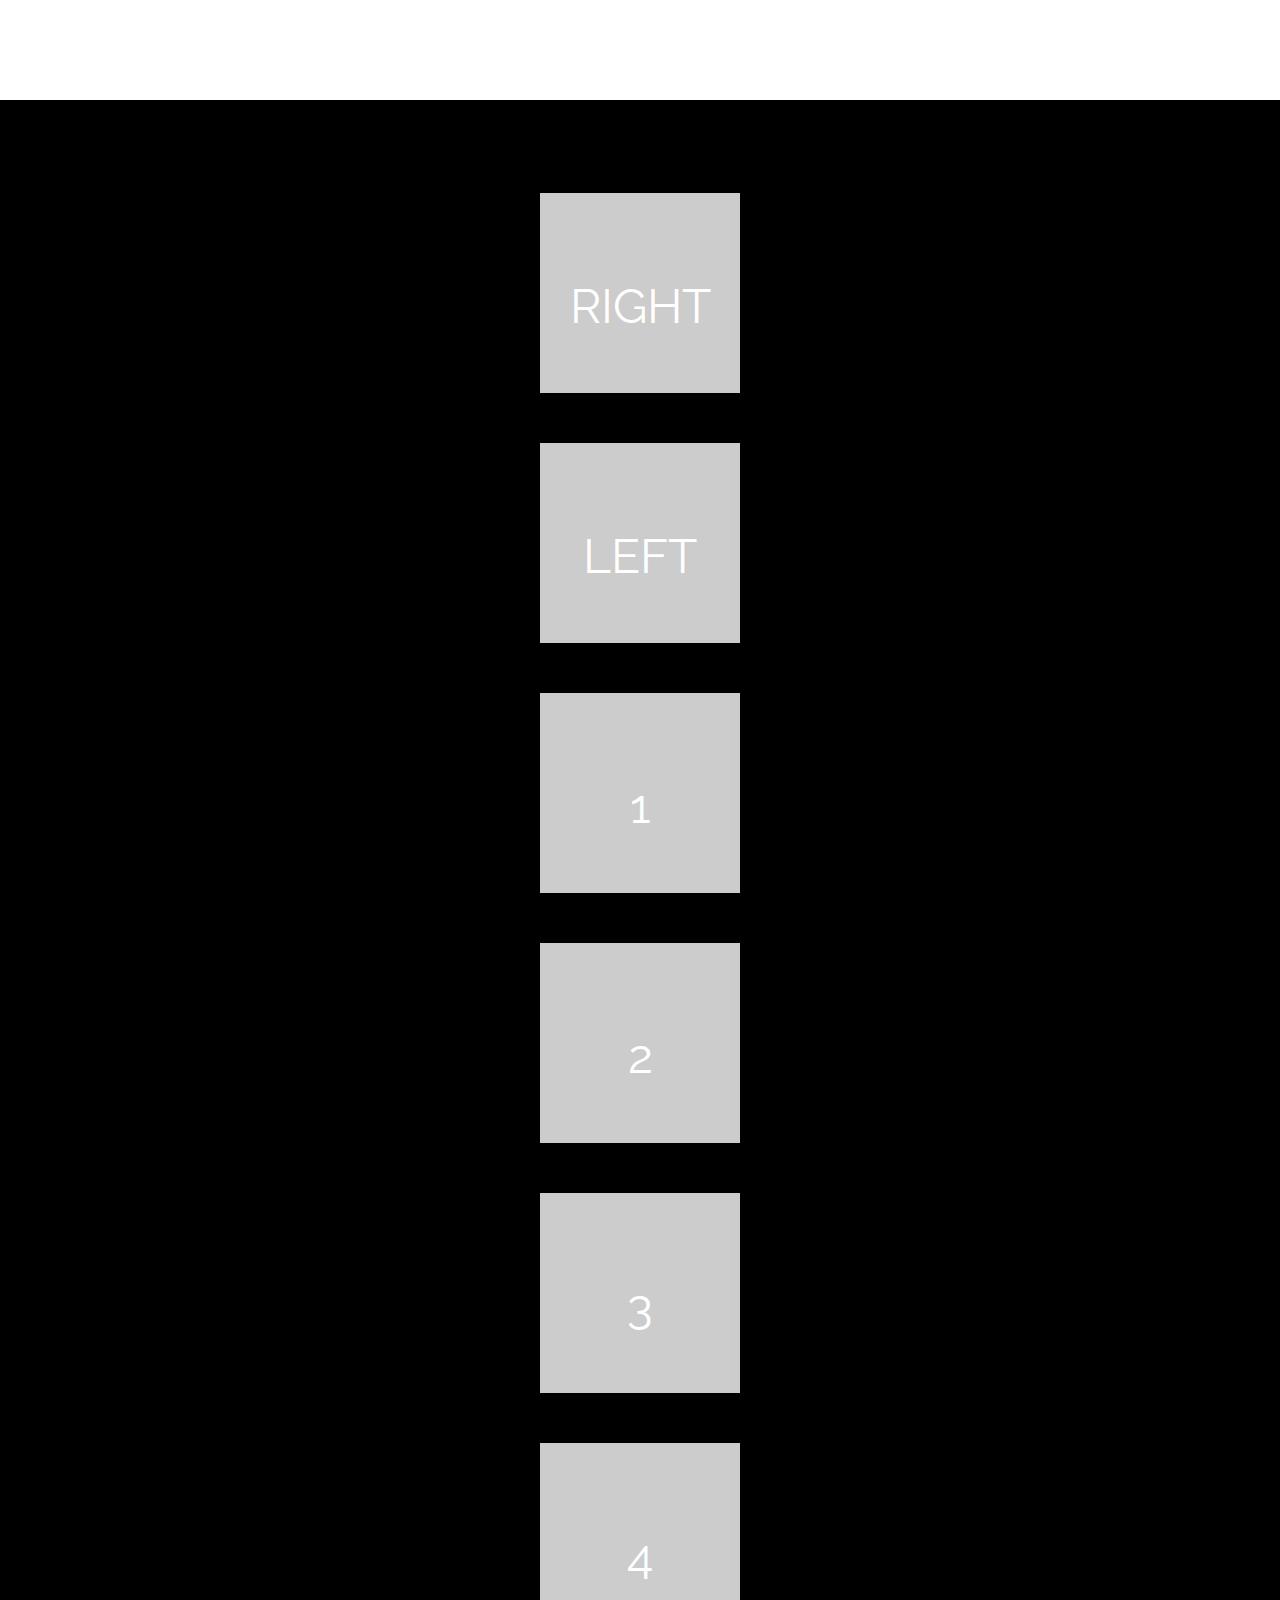
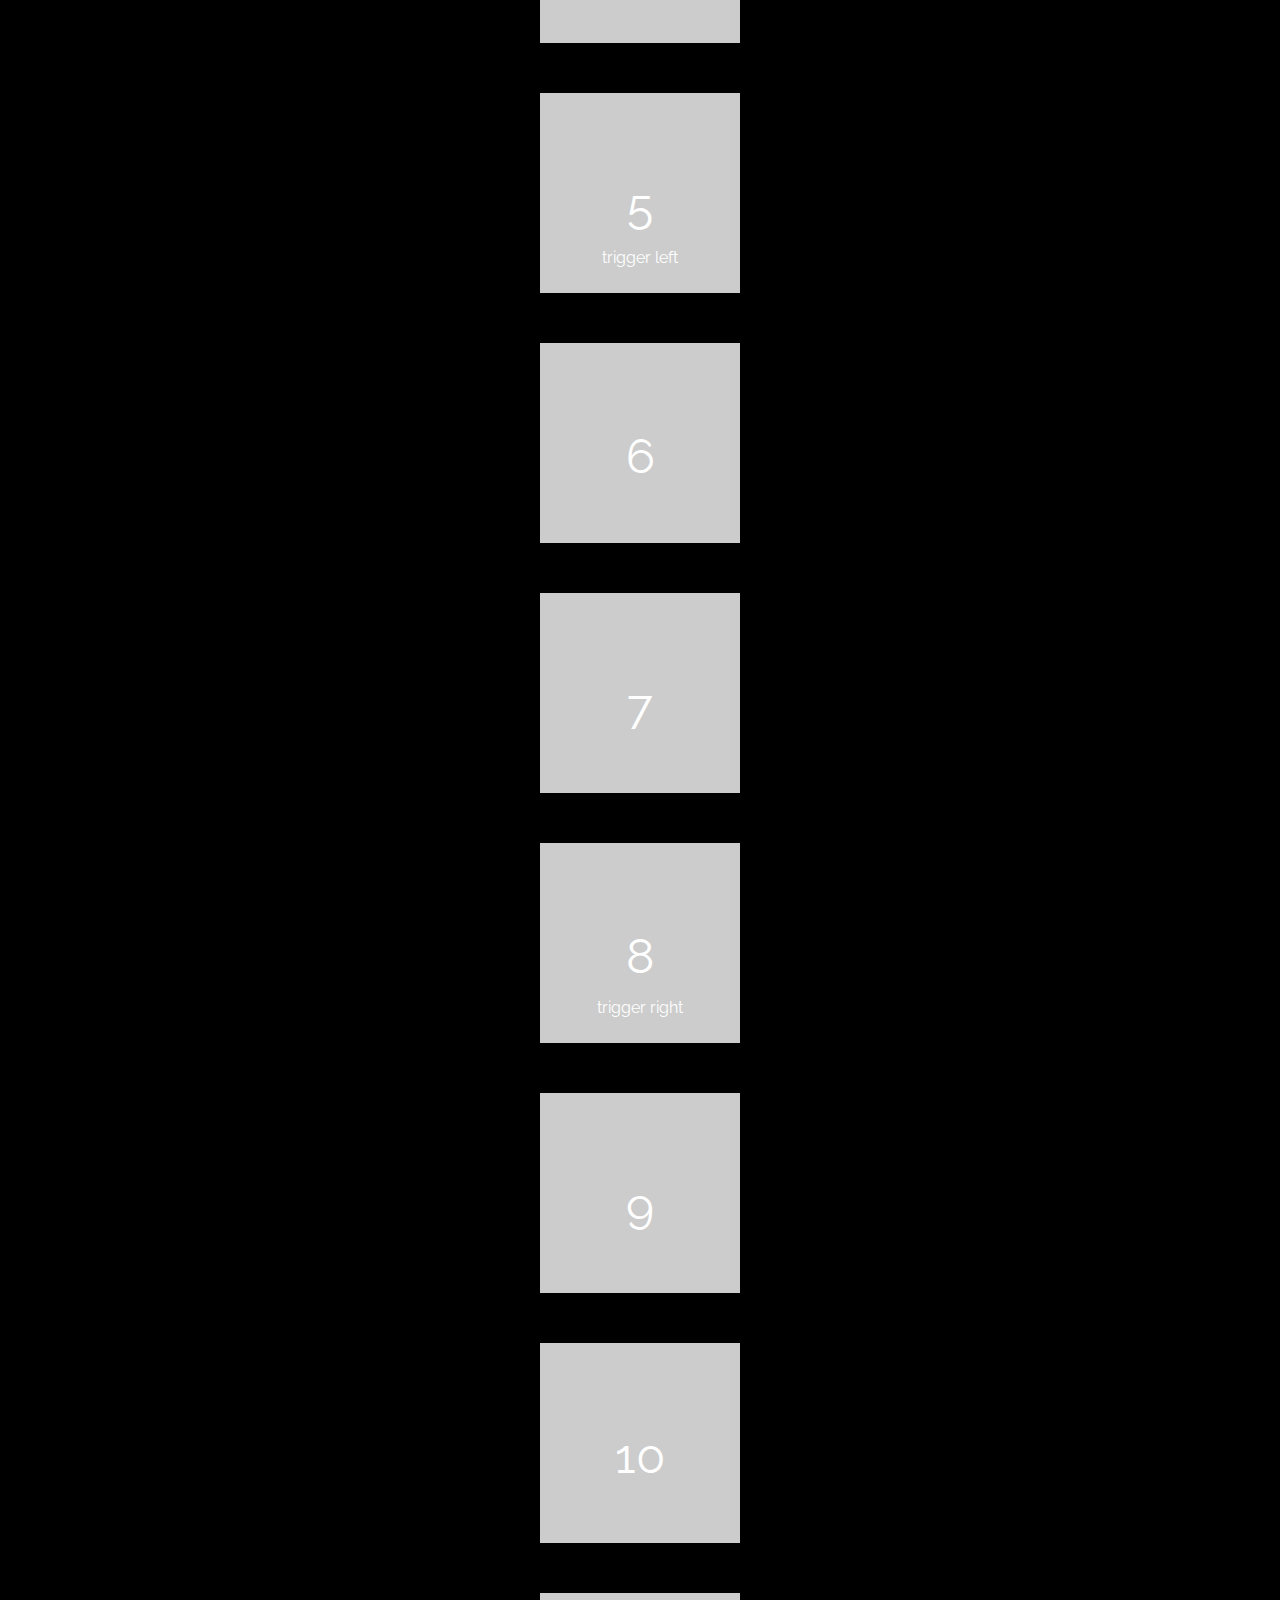
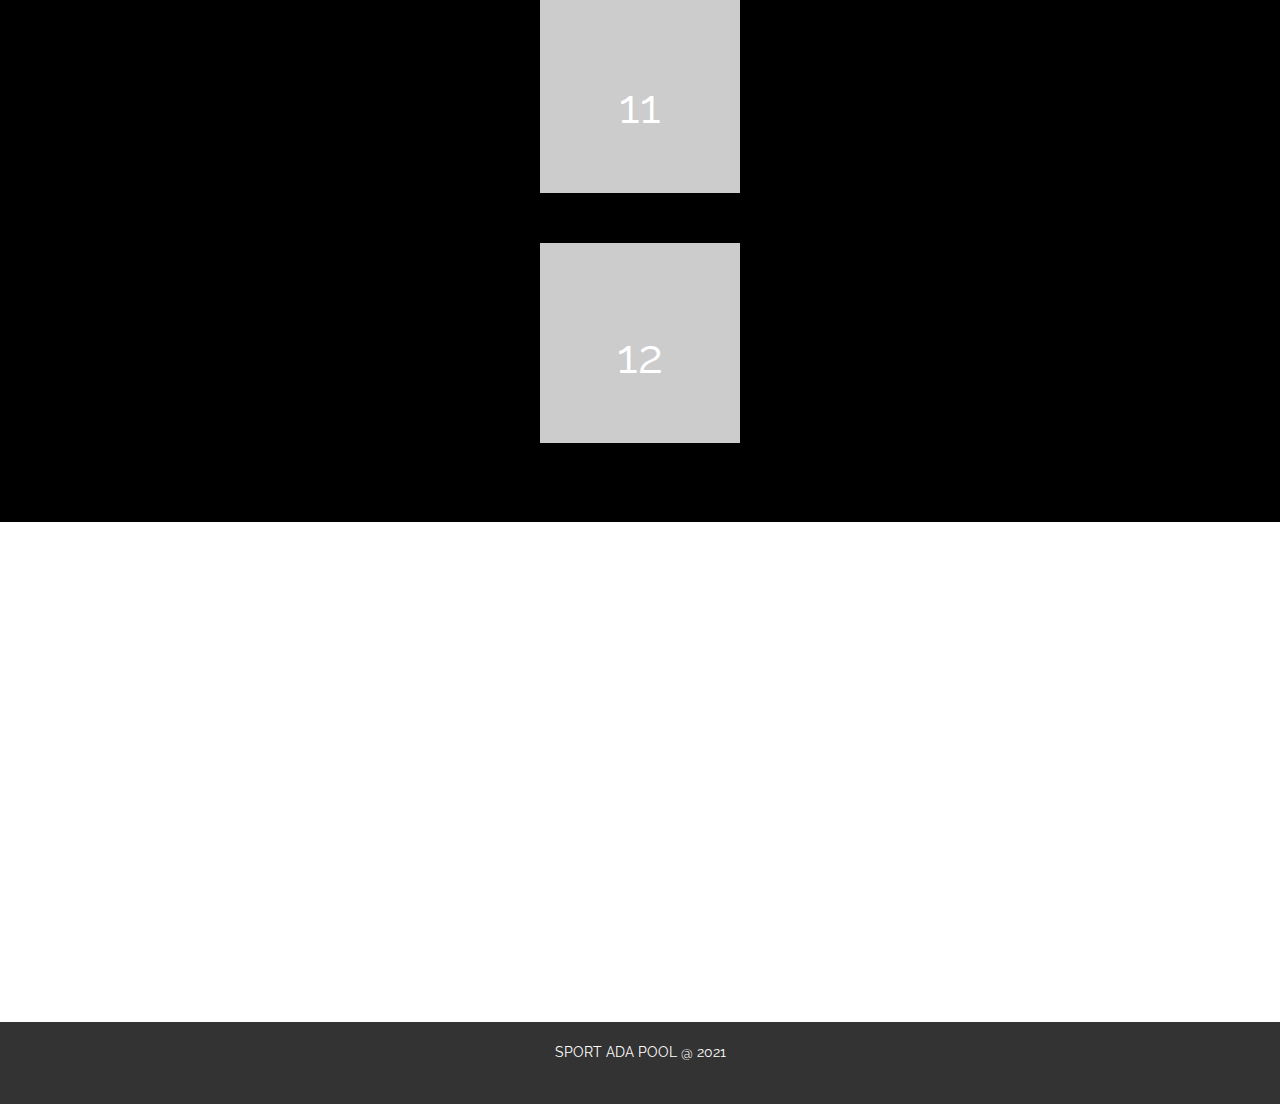
==== commit b697f533: "m" ====
--- a/Page-1.html
+++ b/Page-1.html
@@ -3,7 +3,7 @@
   <head>
     <meta name="viewport" content="width=device-width, initial-scale=1.0">
     <meta charset="utf-8">
-    <meta name="keywords" content="About Us">
+    <meta name="keywords" content="">
     <meta name="description" content="">
     <meta name="page_type" content="np-template-header-footer-from-plugin">
     <title>Page 1</title>
@@ -11,18 +11,19 @@
 <link rel="stylesheet" href="Page-1.css" media="screen">
     <script class="u-script" type="text/javascript" src="jquery.js" defer=""></script>
     <script class="u-script" type="text/javascript" src="nicepage.js" defer=""></script>
-    <meta name="generator" content="Nicepage 3.3.3, nicepage.com">
+    <script> AOS.init({
+ duration: 1200
+}); </script>
     
-    
+    <link rel="icon" href="images/favicon.jpg">
     <link id="u-theme-google-font" rel="stylesheet" href="https://fonts.googleapis.com/css?family=Ubuntu:300,300i,400,400i,500,500i,700,700i|Raleway:100,100i,200,200i,300,300i,400,400i,500,500i,600,600i,700,700i,800,800i,900,900i">
-    
     
     
     
     <script type="application/ld+json">{
 		"@context": "http://schema.org",
 		"@type": "Organization",
-		"name": "",
+		"name": "SPORT ADA POOL",
 		"url": "index.html"
 }</script>
     <meta property="og:title" content="Page 1">
@@ -31,112 +32,36 @@
     <link rel="canonical" href="index.html">
     <meta property="og:url" content="index.html">
   </head>
-  <body class="u-body u-overlap u-overlap-contrast u-overlap-transparent"><header class="u-align-left u-clearfix u-header u-header" id="sec-177f"><div class="u-clearfix u-sheet u-sheet-1"></div></header>
-    <section class="u-clearfix u-image u-shading u-section-1" src="" data-image-width="1600" data-image-height="1067" id="sec-138b">
+  <body class="u-body"><header class="u-align-left u-clearfix u-header u-header" id="sec-177f"><div class="u-clearfix u-sheet u-sheet-1"></div></header>
+    <section class="u-black u-clearfix u-section-1" id="sec-dc84">
       <div class="u-clearfix u-sheet u-sheet-1">
-        <div class="u-container-style u-group u-group-1">
-          <div class="u-container-layout u-container-layout-1">
-            <div alt="" class="u-image u-image-circle u-image-1" data-image-width="680" data-image-height="678"></div>
-            <h1 class="u-align-center u-heading-font u-text u-title u-text-1">SPORT<br>ADA POOL
-            </h1>
-            <p class="u-align-right u-large-text u-text u-text-font u-text-variant u-text-2" data-animation-name="fadeIn" data-animation-duration="1000" data-animation-delay="0" data-animation-direction="Down">"Our pool is dedicated to empower kids through sports"</p>
-            <h1 class="u-align-center u-heading-font u-text u-title u-text-3">0% Variable Fees</h1>
+        <div class="u-clearfix u-custom-html u-custom-html-1">
+          <div class="item item--primary" data-aos="fade-left" data-aos-anchor="#trigger-right"> RIGHT </div>
+          <div class="item item--secondary" data-aos="fade-right" data-aos-anchor="#trigger-left"> LEFT </div>
+          <div class="item">1</div>
+          <div class="item">2</div>
+          <div class="item">3</div>
+          <div class="item">4</div>
+          <div class="item" id="trigger-left"> 5 <span>trigger left</span>
           </div>
-        </div>
-        <div class="u-clearfix u-custom-html u-expanded-width u-opacity u-opacity-75 u-custom-html-1">
-          <iframe style="width:100%;height:50px" frameborder="0" scrolling="no" src="https://js.adapools.org/widget-wide.html?pool=9fa36f8ef20fb222a4cc159c14d8ba3375ea2b83093859cf006b8b19&amp;dark=true">&amp;amp;amp;amp;amp;amp;amp;amp;amp;amp;amp;amp;amp;amp;amp;amp;amp;amp;amp;amp;lt;a href="https://adapools.org/"&amp;amp;amp;amp;amp;amp;amp;amp;amp;amp;amp;amp;amp;amp;amp;amp;amp;amp;amp;amp;gt;ADApools - Cardano staking pools&amp;amp;amp;amp;amp;amp;amp;amp;amp;amp;amp;amp;amp;amp;amp;amp;amp;amp;amp;amp;lt;/a&amp;amp;amp;amp;amp;amp;amp;amp;amp;amp;amp;amp;amp;amp;amp;amp;amp;amp;amp;amp;gt;</iframe>
+          <div class="item">6</div>
+          <div class="item">7</div>
+          <div class="item" id="trigger-right"> 8 <span>trigger right</span>
+          </div>
+          <div class="item">9</div>
+          <div class="item">10</div>
+          <div class="item">11</div>
+          <div class="item">12</div>
         </div>
       </div>
     </section>
-    <section class="u-clearfix u-section-2" id="sec-ba29">
-      <div class="u-clearfix u-sheet u-sheet-1">
-        <img src="images/soccer-155947.png" alt="" class="u-image u-image-default u-image-1" data-image-width="1920" data-image-height="1681">
-        <div class="u-clearfix u-expanded-width-md u-expanded-width-sm u-expanded-width-xs u-gutter-10 u-layout-wrap u-layout-wrap-1">
-          <div class="u-layout">
-            <div class="u-layout-row">
-              <div class="u-container-style u-layout-cell u-right-cell u-size-60 u-layout-cell-1">
-                <div class="u-container-layout u-container-layout-1">
-                  <div class="u-container-style u-group u-white u-group-1">
-                    <div class="u-container-layout u-container-layout-2">
-                      <h2 class="u-text u-text-1">About Us</h2>
-                      <p class="u-text u-text-2">Hi I am Antonio, an Electronics engineer and a Soccer coach from Australia. I manage the SPORT ADA<br>pool. The pool is professionally run by my partner who is an IT Engineer. I got into Cardano in late<br>2017. It’s a privilege to witness how the project has progressed and achieve decentralisation.
-                      </p>
-                    </div>
-                  </div>
-                </div>
-              </div>
-            </div>
-          </div>
-        </div>
-      </div>
-    </section>
-    <section class="u-align-left u-clearfix u-image u-shading u-section-3" id="sec-13fc">
-      <div class="u-clearfix u-sheet u-sheet-1">
-        <div id="carousel-82ff" data-interval="5000" data-u-ride="carousel" class="u-carousel u-expanded-width-xs u-slider u-slider-1">
-          <ol class="u-absolute-hcenter u-carousel-indicators u-carousel-indicators-1">
-            <li data-u-target="#carousel-82ff" class="u-active u-grey-30 u-shape-circle" data-u-slide-to="0" style="width: 10px; height: 10px;"></li>
-            <li data-u-target="#carousel-82ff" class="u-grey-30 u-shape-circle" data-u-slide-to="1" style="width: 10px; height: 10px;"></li>
-          </ol>
-          <div class="u-carousel-inner" role="listbox">
-            <div class="u-active u-carousel-item u-container-style u-slide">
-              <div class="u-container-layout u-valign-bottom u-container-layout-1"><span class="u-icon u-icon-circle u-text-grey-25 u-icon-1">
-              <svg class="u-svg-link" preserveAspectRatio="xMidYMin slice" viewBox="0 0 95.333 95.332" style=""><use xmlns:xlink="http://www.w3.org/1999/xlink" xlink:href="#svg-3f56"></use></svg>
-              <svg xmlns="http://www.w3.org/2000/svg" xmlns:xlink="http://www.w3.org/1999/xlink" version="1.1" xml:space="preserve" class="u-svg-content" viewBox="0 0 95.333 95.332" x="0px" y="0px" id="svg-3f56" style="enable-background:new 0 0 95.333 95.332;"><g><g><path d="M30.512,43.939c-2.348-0.676-4.696-1.019-6.98-1.019c-3.527,0-6.47,0.806-8.752,1.793    c2.2-8.054,7.485-21.951,18.013-23.516c0.975-0.145,1.774-0.85,2.04-1.799l2.301-8.23c0.194-0.696,0.079-1.441-0.318-2.045    s-1.035-1.007-1.75-1.105c-0.777-0.106-1.569-0.16-2.354-0.16c-12.637,0-25.152,13.19-30.433,32.076    c-3.1,11.08-4.009,27.738,3.627,38.223c4.273,5.867,10.507,9,18.529,9.313c0.033,0.001,0.065,0.002,0.098,0.002    c9.898,0,18.675-6.666,21.345-16.209c1.595-5.705,0.874-11.688-2.032-16.851C40.971,49.307,36.236,45.586,30.512,43.939z"></path><path d="M92.471,54.413c-2.875-5.106-7.61-8.827-13.334-10.474c-2.348-0.676-4.696-1.019-6.979-1.019    c-3.527,0-6.471,0.806-8.753,1.793c2.2-8.054,7.485-21.951,18.014-23.516c0.975-0.145,1.773-0.85,2.04-1.799l2.301-8.23    c0.194-0.696,0.079-1.441-0.318-2.045c-0.396-0.604-1.034-1.007-1.75-1.105c-0.776-0.106-1.568-0.16-2.354-0.16    c-12.637,0-25.152,13.19-30.434,32.076c-3.099,11.08-4.008,27.738,3.629,38.225c4.272,5.866,10.507,9,18.528,9.312    c0.033,0.001,0.065,0.002,0.099,0.002c9.897,0,18.675-6.666,21.345-16.209C96.098,65.559,95.376,59.575,92.471,54.413z"></path>
-</g>
-</g></svg>
-            </span>
-                <h3 class="u-text u-text-white u-text-1"><b>Our message</b>
-                </h3>
-                <p class="u-align-center u-large-text u-text u-text-variant u-text-white u-text-2"><b>I volunteer in my community coaching Soccer to under 12 and 16 kids. We believe SPORT is a great medium to empower the younger generation. It transcends the barriers of culture, language and gender. Research has proven that kids who participate in team sports are less likely to get mental health and substance abuse issues when they become adults. I am a UNICEF Global Parent (Supporter ID: 382564) and donate to support children around the globe. A portion of the profits from the pool will be used for this cause.&nbsp; If you would like to be a Global Parent with UNICEF and create a positive impact on kids around the globe pls join <a href="https://www.unicef.org.au/donate/donate-monthly" class="u-active-none u-border-none u-btn u-button-link u-button-style u-hover-none u-none u-text-palette-1-base u-btn-1" target="_blank">here</a>.</b>
-                </p>
-              </div>
-            </div>
-            <div class="u-align-center u-carousel-item u-container-style u-expanded-width-lg u-expanded-width-xl u-slide">
-              <div class="u-container-layout u-valign-middle u-container-layout-2"><span class="u-icon u-icon-circle u-text-grey-25 u-icon-2">
-              <svg class="u-svg-link" preserveAspectRatio="xMidYMin slice" viewBox="0 0 95.333 95.332" style=""><use xmlns:xlink="http://www.w3.org/1999/xlink" xlink:href="#svg-c304"></use></svg>
-              <svg xmlns="http://www.w3.org/2000/svg" xmlns:xlink="http://www.w3.org/1999/xlink" version="1.1" xml:space="preserve" class="u-svg-content" viewBox="0 0 95.333 95.332" x="0px" y="0px" id="svg-c304" style="enable-background:new 0 0 95.333 95.332;"><g><g><path d="M30.512,43.939c-2.348-0.676-4.696-1.019-6.98-1.019c-3.527,0-6.47,0.806-8.752,1.793    c2.2-8.054,7.485-21.951,18.013-23.516c0.975-0.145,1.774-0.85,2.04-1.799l2.301-8.23c0.194-0.696,0.079-1.441-0.318-2.045    s-1.035-1.007-1.75-1.105c-0.777-0.106-1.569-0.16-2.354-0.16c-12.637,0-25.152,13.19-30.433,32.076    c-3.1,11.08-4.009,27.738,3.627,38.223c4.273,5.867,10.507,9,18.529,9.313c0.033,0.001,0.065,0.002,0.098,0.002    c9.898,0,18.675-6.666,21.345-16.209c1.595-5.705,0.874-11.688-2.032-16.851C40.971,49.307,36.236,45.586,30.512,43.939z"></path><path d="M92.471,54.413c-2.875-5.106-7.61-8.827-13.334-10.474c-2.348-0.676-4.696-1.019-6.979-1.019    c-3.527,0-6.471,0.806-8.753,1.793c2.2-8.054,7.485-21.951,18.014-23.516c0.975-0.145,1.773-0.85,2.04-1.799l2.301-8.23    c0.194-0.696,0.079-1.441-0.318-2.045c-0.396-0.604-1.034-1.007-1.75-1.105c-0.776-0.106-1.568-0.16-2.354-0.16    c-12.637,0-25.152,13.19-30.434,32.076c-3.099,11.08-4.008,27.738,3.629,38.225c4.272,5.866,10.507,9,18.528,9.312    c0.033,0.001,0.065,0.002,0.099,0.002c9.897,0,18.675-6.666,21.345-16.209C96.098,65.559,95.376,59.575,92.471,54.413z"></path>
-</g>
-</g></svg>
-            </span>
-                <p class="u-align-center u-large-text u-text u-text-variant u-text-3">"Lorem ipsum dolor sit amet, consectetur adipiscing elit, sed do eiusmod tempor incididunt ut labore et dolore magna aliqua. Ut enim ad minim veniam, quis nostrud exercitation ullamco laboris nisi ut aliquip ex ea commodo consequat. Duis aute irure dolor in reprehenderit in voluptate velit esse cillum dolore eu fugiat nulla pariatur.</p>
-                <h6 class="u-align-center u-text u-text-4">President, CEO</h6>
-                <h4 class="u-align-center u-text u-text-5">Connor Quinn<br>
-                </h4>
-              </div>
-            </div>
-          </div>
-          <a class="u-absolute-vcenter u-carousel-control u-carousel-control-prev u-text-grey-30 u-carousel-control-1" href="#carousel-82ff" role="button" data-u-slide="prev">
-            <span aria-hidden="true">
-              <svg viewBox="0 0 477.175 477.175"><path d="M145.188,238.575l215.5-215.5c5.3-5.3,5.3-13.8,0-19.1s-13.8-5.3-19.1,0l-225.1,225.1c-5.3,5.3-5.3,13.8,0,19.1l225.1,225
-                    c2.6,2.6,6.1,4,9.5,4s6.9-1.3,9.5-4c5.3-5.3,5.3-13.8,0-19.1L145.188,238.575z"></path></svg>
-            </span>
-            <span class="sr-only">+Previous</span>
-          </a>
-          <a class="u-absolute-vcenter u-carousel-control u-carousel-control-next u-text-grey-30 u-carousel-control-2" href="#carousel-82ff" role="button" data-u-slide="next">
-            <span aria-hidden="true">
-              <svg viewBox="0 0 477.175 477.175"><path d="M360.731,229.075l-225.1-225.1c-5.3-5.3-13.8-5.3-19.1,0s-5.3,13.8,0,19.1l215.5,215.5l-215.5,215.5
-                    c-5.3,5.3-5.3,13.8,0,19.1c2.6,2.6,6.1,4,9.5,4c3.4,0,6.9-1.3,9.5-4l225.1-225.1C365.931,242.875,365.931,234.275,360.731,229.075z"></path></svg>
-            </span>
-            <span class="sr-only">+Next</span>
-          </a>
-        </div>
-      </div>
+    <section class="u-clearfix u-section-2" id="sec-d52e">
+      <div class="u-clearfix u-sheet u-sheet-1"></div>
     </section>
     
     
     <footer class="u-align-center u-clearfix u-footer u-grey-80 u-footer" id="sec-0db4"><div class="u-clearfix u-sheet u-sheet-1">
         <p class="u-small-text u-text u-text-variant u-text-1">SPORT ADA POOL @ 2021</p>
       </div></footer>
-    <section class="u-backlink u-clearfix u-grey-80">
-      <a class="u-link" href="https://nicepage.com/website-mockup" target="_blank">
-        <span>Website Mockup</span>
-      </a>
-      <p class="u-text">
-        <span>created with</span>
-      </p>
-      <a class="u-link" href="https://nicepage.com/" target="_blank">
-        <span>Website Builder Software</span>
-      </a>. 
-    </section>
   </body>
 </html>--- a/nicepage.css
+++ b/nicepage.css
@@ -1,9 +1,9 @@
-/*!
- * froala_editor v3.2.3 (https://www.froala.com/wysiwyg-editor)
- * License https://froala.com/wysiwyg-editor/terms/
- * Copyright 2014-2020 Froala Labs
- */
-
+/*begin-commonstyles library*//*!
+ * froala_editor v3.2.3 (https://www.froala.com/wysiwyg-editor)
+ * License https://froala.com/wysiwyg-editor/terms/
+ * Copyright 2014-2020 Froala Labs
+ */
+
 .fr-clearfix::after {
   clear: both;
   display: block;
@@ -93,27 +93,27 @@
     white-space: pre-wrap;
     word-wrap: break-word;
     overflow: visible; }
-  .fr-view[dir="rtl"] blockquote {
-    border-left: none;
-    border-right: solid 2px #5E35B1;
-    margin-right: 0;
-    padding-right: 5px;
-    padding-left: 0; }
-    .fr-view[dir="rtl"] blockquote blockquote {
-      border-color: #00BCD4; }
-      .fr-view[dir="rtl"] blockquote blockquote blockquote {
-        border-color: #43A047; }
-  .fr-view blockquote {
-    border-left: solid 2px #5E35B1;
-    margin-left: 0;
-    padding-left: 5px;
-    color: #5E35B1; }
-    .fr-view blockquote blockquote {
-      border-color: #00BCD4;
-      color: #00BCD4; }
-      .fr-view blockquote blockquote blockquote {
-        border-color: #43A047;
-        color: #43A047; }
+/*.fr-view[dir="rtl"] blockquote {
+  border-left: none;
+  border-right: solid 2px #5E35B1;
+  margin-right: 0;
+  padding-right: 5px;
+  padding-left: 0; }
+  .fr-view[dir="rtl"] blockquote blockquote {
+    border-color: #00BCD4; }
+    .fr-view[dir="rtl"] blockquote blockquote blockquote {
+      border-color: #43A047; }
+.fr-view blockquote {
+  border-left: solid 2px #5E35B1;
+  margin-left: 0;
+  padding-left: 5px;
+  color: #5E35B1; }
+  .fr-view blockquote blockquote {
+    border-color: #00BCD4;
+    color: #00BCD4; }
+    .fr-view blockquote blockquote blockquote {
+      border-color: #43A047;
+      color: #43A047; }*/
   .fr-view span.fr-emoticon {
     font-weight: normal;
     font-family: "Apple Color Emoji","Segoe UI Emoji","NotoColorEmoji","Segoe UI Symbol","Android Emoji","EmojiSymbols";
@@ -159,7 +159,7 @@
     position: relative;
     max-width: 100%; }
     .fr-view img.fr-dib {
-      margin: 5px auto;
+      margin: 10px auto;
       display: block;
       float: none;
       vertical-align: top; }
@@ -178,11 +178,11 @@
       max-width: calc(100% - (2 * 5px)); }
       .fr-view img.fr-dii.fr-fil {
         float: left;
-        margin: 5px 5px 5px 0;
+        margin: 10px 15px 10px 0;
         max-width: calc(100% - 5px); }
       .fr-view img.fr-dii.fr-fir {
         float: right;
-        margin: 5px 0 5px 5px;
+        margin: 10px 0 10px 15px;
         max-width: calc(100% - 5px); }
   .fr-view span.fr-img-caption {
     position: relative;
@@ -360,7 +360,7 @@
       float: right;
       margin: 5px 0 5px 5px;
       max-width: calc(100% - 5px); }
-/*begin-commonstyles animate*/@charset "UTF-8";
+/*end-commonstyles library*//*begin-commonstyles library*/@charset "UTF-8";
 
 /*!
  * animate.css -https://daneden.github.io/animate.css/
@@ -3985,7 +3985,7 @@
     animation-iteration-count: 1 !important;
   }
 }
-/*end-commonstyles animate*//*! normalize.css v4.1.1 | MIT License | github.com/necolas/normalize.css */
+/*end-commonstyles library*//*! normalize.css v4.1.1 | MIT License | github.com/necolas/normalize.css */
 html {
   font-family: sans-serif;
   -ms-text-size-adjust: 100%;
@@ -5245,7 +5245,7 @@
 }
 .u-form-horizontal .u-input {
   display: flex;
-  width: auto;
+  width: 0;
   vertical-align: middle;
   flex-grow: 1;
   flex-shrink: 1;
@@ -5694,7 +5694,7 @@
 .u-text.u-indent-100 ol {
   padding-left: 120px;
 }
-.u-spacing-100 > div + div,
+.u-spacing-100.u-price-wrapper > div + div,
 .u-spacing-100 .u-social-url + .u-social-url {
   margin-left: 100px;
 }
@@ -5714,7 +5714,7 @@
 .u-text.u-indent-99 ol {
   padding-left: 119px;
 }
-.u-spacing-99 > div + div,
+.u-spacing-99.u-price-wrapper > div + div,
 .u-spacing-99 .u-social-url + .u-social-url {
   margin-left: 99px;
 }
@@ -5734,7 +5734,7 @@
 .u-text.u-indent-98 ol {
   padding-left: 118px;
 }
-.u-spacing-98 > div + div,
+.u-spacing-98.u-price-wrapper > div + div,
 .u-spacing-98 .u-social-url + .u-social-url {
   margin-left: 98px;
 }
@@ -5754,7 +5754,7 @@
 .u-text.u-indent-97 ol {
   padding-left: 117px;
 }
-.u-spacing-97 > div + div,
+.u-spacing-97.u-price-wrapper > div + div,
 .u-spacing-97 .u-social-url + .u-social-url {
   margin-left: 97px;
 }
@@ -5774,7 +5774,7 @@
 .u-text.u-indent-96 ol {
   padding-left: 116px;
 }
-.u-spacing-96 > div + div,
+.u-spacing-96.u-price-wrapper > div + div,
 .u-spacing-96 .u-social-url + .u-social-url {
   margin-left: 96px;
 }
@@ -5794,7 +5794,7 @@
 .u-text.u-indent-95 ol {
   padding-left: 115px;
 }
-.u-spacing-95 > div + div,
+.u-spacing-95.u-price-wrapper > div + div,
 .u-spacing-95 .u-social-url + .u-social-url {
   margin-left: 95px;
 }
@@ -5814,7 +5814,7 @@
 .u-text.u-indent-94 ol {
   padding-left: 114px;
 }
-.u-spacing-94 > div + div,
+.u-spacing-94.u-price-wrapper > div + div,
 .u-spacing-94 .u-social-url + .u-social-url {
   margin-left: 94px;
 }
@@ -5834,7 +5834,7 @@
 .u-text.u-indent-93 ol {
   padding-left: 113px;
 }
-.u-spacing-93 > div + div,
+.u-spacing-93.u-price-wrapper > div + div,
 .u-spacing-93 .u-social-url + .u-social-url {
   margin-left: 93px;
 }
@@ -5854,7 +5854,7 @@
 .u-text.u-indent-92 ol {
   padding-left: 112px;
 }
-.u-spacing-92 > div + div,
+.u-spacing-92.u-price-wrapper > div + div,
 .u-spacing-92 .u-social-url + .u-social-url {
   margin-left: 92px;
 }
@@ -5874,7 +5874,7 @@
 .u-text.u-indent-91 ol {
   padding-left: 111px;
 }
-.u-spacing-91 > div + div,
+.u-spacing-91.u-price-wrapper > div + div,
 .u-spacing-91 .u-social-url + .u-social-url {
   margin-left: 91px;
 }
@@ -5894,7 +5894,7 @@
 .u-text.u-indent-90 ol {
   padding-left: 110px;
 }
-.u-spacing-90 > div + div,
+.u-spacing-90.u-price-wrapper > div + div,
 .u-spacing-90 .u-social-url + .u-social-url {
   margin-left: 90px;
 }
@@ -5914,7 +5914,7 @@
 .u-text.u-indent-89 ol {
   padding-left: 109px;
 }
-.u-spacing-89 > div + div,
+.u-spacing-89.u-price-wrapper > div + div,
 .u-spacing-89 .u-social-url + .u-social-url {
   margin-left: 89px;
 }
@@ -5934,7 +5934,7 @@
 .u-text.u-indent-88 ol {
   padding-left: 108px;
 }
-.u-spacing-88 > div + div,
+.u-spacing-88.u-price-wrapper > div + div,
 .u-spacing-88 .u-social-url + .u-social-url {
   margin-left: 88px;
 }
@@ -5954,7 +5954,7 @@
 .u-text.u-indent-87 ol {
   padding-left: 107px;
 }
-.u-spacing-87 > div + div,
+.u-spacing-87.u-price-wrapper > div + div,
 .u-spacing-87 .u-social-url + .u-social-url {
   margin-left: 87px;
 }
@@ -5974,7 +5974,7 @@
 .u-text.u-indent-86 ol {
   padding-left: 106px;
 }
-.u-spacing-86 > div + div,
+.u-spacing-86.u-price-wrapper > div + div,
 .u-spacing-86 .u-social-url + .u-social-url {
   margin-left: 86px;
 }
@@ -5994,7 +5994,7 @@
 .u-text.u-indent-85 ol {
   padding-left: 105px;
 }
-.u-spacing-85 > div + div,
+.u-spacing-85.u-price-wrapper > div + div,
 .u-spacing-85 .u-social-url + .u-social-url {
   margin-left: 85px;
 }
@@ -6014,7 +6014,7 @@
 .u-text.u-indent-84 ol {
   padding-left: 104px;
 }
-.u-spacing-84 > div + div,
+.u-spacing-84.u-price-wrapper > div + div,
 .u-spacing-84 .u-social-url + .u-social-url {
   margin-left: 84px;
 }
@@ -6034,7 +6034,7 @@
 .u-text.u-indent-83 ol {
   padding-left: 103px;
 }
-.u-spacing-83 > div + div,
+.u-spacing-83.u-price-wrapper > div + div,
 .u-spacing-83 .u-social-url + .u-social-url {
   margin-left: 83px;
 }
@@ -6054,7 +6054,7 @@
 .u-text.u-indent-82 ol {
   padding-left: 102px;
 }
-.u-spacing-82 > div + div,
+.u-spacing-82.u-price-wrapper > div + div,
 .u-spacing-82 .u-social-url + .u-social-url {
   margin-left: 82px;
 }
@@ -6074,7 +6074,7 @@
 .u-text.u-indent-81 ol {
   padding-left: 101px;
 }
-.u-spacing-81 > div + div,
+.u-spacing-81.u-price-wrapper > div + div,
 .u-spacing-81 .u-social-url + .u-social-url {
   margin-left: 81px;
 }
@@ -6094,7 +6094,7 @@
 .u-text.u-indent-80 ol {
   padding-left: 100px;
 }
-.u-spacing-80 > div + div,
+.u-spacing-80.u-price-wrapper > div + div,
 .u-spacing-80 .u-social-url + .u-social-url {
   margin-left: 80px;
 }
@@ -6114,7 +6114,7 @@
 .u-text.u-indent-79 ol {
   padding-left: 99px;
 }
-.u-spacing-79 > div + div,
+.u-spacing-79.u-price-wrapper > div + div,
 .u-spacing-79 .u-social-url + .u-social-url {
   margin-left: 79px;
 }
@@ -6134,7 +6134,7 @@
 .u-text.u-indent-78 ol {
   padding-left: 98px;
 }
-.u-spacing-78 > div + div,
+.u-spacing-78.u-price-wrapper > div + div,
 .u-spacing-78 .u-social-url + .u-social-url {
   margin-left: 78px;
 }
@@ -6154,7 +6154,7 @@
 .u-text.u-indent-77 ol {
   padding-left: 97px;
 }
-.u-spacing-77 > div + div,
+.u-spacing-77.u-price-wrapper > div + div,
 .u-spacing-77 .u-social-url + .u-social-url {
   margin-left: 77px;
 }
@@ -6174,7 +6174,7 @@
 .u-text.u-indent-76 ol {
   padding-left: 96px;
 }
-.u-spacing-76 > div + div,
+.u-spacing-76.u-price-wrapper > div + div,
 .u-spacing-76 .u-social-url + .u-social-url {
   margin-left: 76px;
 }
@@ -6194,7 +6194,7 @@
 .u-text.u-indent-75 ol {
   padding-left: 95px;
 }
-.u-spacing-75 > div + div,
+.u-spacing-75.u-price-wrapper > div + div,
 .u-spacing-75 .u-social-url + .u-social-url {
   margin-left: 75px;
 }
@@ -6214,7 +6214,7 @@
 .u-text.u-indent-74 ol {
   padding-left: 94px;
 }
-.u-spacing-74 > div + div,
+.u-spacing-74.u-price-wrapper > div + div,
 .u-spacing-74 .u-social-url + .u-social-url {
   margin-left: 74px;
 }
@@ -6234,7 +6234,7 @@
 .u-text.u-indent-73 ol {
   padding-left: 93px;
 }
-.u-spacing-73 > div + div,
+.u-spacing-73.u-price-wrapper > div + div,
 .u-spacing-73 .u-social-url + .u-social-url {
   margin-left: 73px;
 }
@@ -6254,7 +6254,7 @@
 .u-text.u-indent-72 ol {
   padding-left: 92px;
 }
-.u-spacing-72 > div + div,
+.u-spacing-72.u-price-wrapper > div + div,
 .u-spacing-72 .u-social-url + .u-social-url {
   margin-left: 72px;
 }
@@ -6274,7 +6274,7 @@
 .u-text.u-indent-71 ol {
   padding-left: 91px;
 }
-.u-spacing-71 > div + div,
+.u-spacing-71.u-price-wrapper > div + div,
 .u-spacing-71 .u-social-url + .u-social-url {
   margin-left: 71px;
 }
@@ -6294,7 +6294,7 @@
 .u-text.u-indent-70 ol {
   padding-left: 90px;
 }
-.u-spacing-70 > div + div,
+.u-spacing-70.u-price-wrapper > div + div,
 .u-spacing-70 .u-social-url + .u-social-url {
   margin-left: 70px;
 }
@@ -6314,7 +6314,7 @@
 .u-text.u-indent-69 ol {
   padding-left: 89px;
 }
-.u-spacing-69 > div + div,
+.u-spacing-69.u-price-wrapper > div + div,
 .u-spacing-69 .u-social-url + .u-social-url {
   margin-left: 69px;
 }
@@ -6334,7 +6334,7 @@
 .u-text.u-indent-68 ol {
   padding-left: 88px;
 }
-.u-spacing-68 > div + div,
+.u-spacing-68.u-price-wrapper > div + div,
 .u-spacing-68 .u-social-url + .u-social-url {
   margin-left: 68px;
 }
@@ -6354,7 +6354,7 @@
 .u-text.u-indent-67 ol {
   padding-left: 87px;
 }
-.u-spacing-67 > div + div,
+.u-spacing-67.u-price-wrapper > div + div,
 .u-spacing-67 .u-social-url + .u-social-url {
   margin-left: 67px;
 }
@@ -6374,7 +6374,7 @@
 .u-text.u-indent-66 ol {
   padding-left: 86px;
 }
-.u-spacing-66 > div + div,
+.u-spacing-66.u-price-wrapper > div + div,
 .u-spacing-66 .u-social-url + .u-social-url {
   margin-left: 66px;
 }
@@ -6394,7 +6394,7 @@
 .u-text.u-indent-65 ol {
   padding-left: 85px;
 }
-.u-spacing-65 > div + div,
+.u-spacing-65.u-price-wrapper > div + div,
 .u-spacing-65 .u-social-url + .u-social-url {
   margin-left: 65px;
 }
@@ -6414,7 +6414,7 @@
 .u-text.u-indent-64 ol {
   padding-left: 84px;
 }
-.u-spacing-64 > div + div,
+.u-spacing-64.u-price-wrapper > div + div,
 .u-spacing-64 .u-social-url + .u-social-url {
   margin-left: 64px;
 }
@@ -6434,7 +6434,7 @@
 .u-text.u-indent-63 ol {
   padding-left: 83px;
 }
-.u-spacing-63 > div + div,
+.u-spacing-63.u-price-wrapper > div + div,
 .u-spacing-63 .u-social-url + .u-social-url {
   margin-left: 63px;
 }
@@ -6454,7 +6454,7 @@
 .u-text.u-indent-62 ol {
   padding-left: 82px;
 }
-.u-spacing-62 > div + div,
+.u-spacing-62.u-price-wrapper > div + div,
 .u-spacing-62 .u-social-url + .u-social-url {
   margin-left: 62px;
 }
@@ -6474,7 +6474,7 @@
 .u-text.u-indent-61 ol {
   padding-left: 81px;
 }
-.u-spacing-61 > div + div,
+.u-spacing-61.u-price-wrapper > div + div,
 .u-spacing-61 .u-social-url + .u-social-url {
   margin-left: 61px;
 }
@@ -6494,7 +6494,7 @@
 .u-text.u-indent-60 ol {
   padding-left: 80px;
 }
-.u-spacing-60 > div + div,
+.u-spacing-60.u-price-wrapper > div + div,
 .u-spacing-60 .u-social-url + .u-social-url {
   margin-left: 60px;
 }
@@ -6514,7 +6514,7 @@
 .u-text.u-indent-59 ol {
   padding-left: 79px;
 }
-.u-spacing-59 > div + div,
+.u-spacing-59.u-price-wrapper > div + div,
 .u-spacing-59 .u-social-url + .u-social-url {
   margin-left: 59px;
 }
@@ -6534,7 +6534,7 @@
 .u-text.u-indent-58 ol {
   padding-left: 78px;
 }
-.u-spacing-58 > div + div,
+.u-spacing-58.u-price-wrapper > div + div,
 .u-spacing-58 .u-social-url + .u-social-url {
   margin-left: 58px;
 }
@@ -6554,7 +6554,7 @@
 .u-text.u-indent-57 ol {
   padding-left: 77px;
 }
-.u-spacing-57 > div + div,
+.u-spacing-57.u-price-wrapper > div + div,
 .u-spacing-57 .u-social-url + .u-social-url {
   margin-left: 57px;
 }
@@ -6574,7 +6574,7 @@
 .u-text.u-indent-56 ol {
   padding-left: 76px;
 }
-.u-spacing-56 > div + div,
+.u-spacing-56.u-price-wrapper > div + div,
 .u-spacing-56 .u-social-url + .u-social-url {
   margin-left: 56px;
 }
@@ -6594,7 +6594,7 @@
 .u-text.u-indent-55 ol {
   padding-left: 75px;
 }
-.u-spacing-55 > div + div,
+.u-spacing-55.u-price-wrapper > div + div,
 .u-spacing-55 .u-social-url + .u-social-url {
   margin-left: 55px;
 }
@@ -6614,7 +6614,7 @@
 .u-text.u-indent-54 ol {
   padding-left: 74px;
 }
-.u-spacing-54 > div + div,
+.u-spacing-54.u-price-wrapper > div + div,
 .u-spacing-54 .u-social-url + .u-social-url {
   margin-left: 54px;
 }
@@ -6634,7 +6634,7 @@
 .u-text.u-indent-53 ol {
   padding-left: 73px;
 }
-.u-spacing-53 > div + div,
+.u-spacing-53.u-price-wrapper > div + div,
 .u-spacing-53 .u-social-url + .u-social-url {
   margin-left: 53px;
 }
@@ -6654,7 +6654,7 @@
 .u-text.u-indent-52 ol {
   padding-left: 72px;
 }
-.u-spacing-52 > div + div,
+.u-spacing-52.u-price-wrapper > div + div,
 .u-spacing-52 .u-social-url + .u-social-url {
   margin-left: 52px;
 }
@@ -6674,7 +6674,7 @@
 .u-text.u-indent-51 ol {
   padding-left: 71px;
 }
-.u-spacing-51 > div + div,
+.u-spacing-51.u-price-wrapper > div + div,
 .u-spacing-51 .u-social-url + .u-social-url {
   margin-left: 51px;
 }
@@ -6694,7 +6694,7 @@
 .u-text.u-indent-50 ol {
   padding-left: 70px;
 }
-.u-spacing-50 > div + div,
+.u-spacing-50.u-price-wrapper > div + div,
 .u-spacing-50 .u-social-url + .u-social-url {
   margin-left: 50px;
 }
@@ -6714,7 +6714,7 @@
 .u-text.u-indent-49 ol {
   padding-left: 69px;
 }
-.u-spacing-49 > div + div,
+.u-spacing-49.u-price-wrapper > div + div,
 .u-spacing-49 .u-social-url + .u-social-url {
   margin-left: 49px;
 }
@@ -6734,7 +6734,7 @@
 .u-text.u-indent-48 ol {
   padding-left: 68px;
 }
-.u-spacing-48 > div + div,
+.u-spacing-48.u-price-wrapper > div + div,
 .u-spacing-48 .u-social-url + .u-social-url {
   margin-left: 48px;
 }
@@ -6754,7 +6754,7 @@
 .u-text.u-indent-47 ol {
   padding-left: 67px;
 }
-.u-spacing-47 > div + div,
+.u-spacing-47.u-price-wrapper > div + div,
 .u-spacing-47 .u-social-url + .u-social-url {
   margin-left: 47px;
 }
@@ -6774,7 +6774,7 @@
 .u-text.u-indent-46 ol {
   padding-left: 66px;
 }
-.u-spacing-46 > div + div,
+.u-spacing-46.u-price-wrapper > div + div,
 .u-spacing-46 .u-social-url + .u-social-url {
   margin-left: 46px;
 }
@@ -6794,7 +6794,7 @@
 .u-text.u-indent-45 ol {
   padding-left: 65px;
 }
-.u-spacing-45 > div + div,
+.u-spacing-45.u-price-wrapper > div + div,
 .u-spacing-45 .u-social-url + .u-social-url {
   margin-left: 45px;
 }
@@ -6814,7 +6814,7 @@
 .u-text.u-indent-44 ol {
   padding-left: 64px;
 }
-.u-spacing-44 > div + div,
+.u-spacing-44.u-price-wrapper > div + div,
 .u-spacing-44 .u-social-url + .u-social-url {
   margin-left: 44px;
 }
@@ -6834,7 +6834,7 @@
 .u-text.u-indent-43 ol {
   padding-left: 63px;
 }
-.u-spacing-43 > div + div,
+.u-spacing-43.u-price-wrapper > div + div,
 .u-spacing-43 .u-social-url + .u-social-url {
   margin-left: 43px;
 }
@@ -6854,7 +6854,7 @@
 .u-text.u-indent-42 ol {
   padding-left: 62px;
 }
-.u-spacing-42 > div + div,
+.u-spacing-42.u-price-wrapper > div + div,
 .u-spacing-42 .u-social-url + .u-social-url {
   margin-left: 42px;
 }
@@ -6874,7 +6874,7 @@
 .u-text.u-indent-41 ol {
   padding-left: 61px;
 }
-.u-spacing-41 > div + div,
+.u-spacing-41.u-price-wrapper > div + div,
 .u-spacing-41 .u-social-url + .u-social-url {
   margin-left: 41px;
 }
@@ -6894,7 +6894,7 @@
 .u-text.u-indent-40 ol {
   padding-left: 60px;
 }
-.u-spacing-40 > div + div,
+.u-spacing-40.u-price-wrapper > div + div,
 .u-spacing-40 .u-social-url + .u-social-url {
   margin-left: 40px;
 }
@@ -6914,7 +6914,7 @@
 .u-text.u-indent-39 ol {
   padding-left: 59px;
 }
-.u-spacing-39 > div + div,
+.u-spacing-39.u-price-wrapper > div + div,
 .u-spacing-39 .u-social-url + .u-social-url {
   margin-left: 39px;
 }
@@ -6934,7 +6934,7 @@
 .u-text.u-indent-38 ol {
   padding-left: 58px;
 }
-.u-spacing-38 > div + div,
+.u-spacing-38.u-price-wrapper > div + div,
 .u-spacing-38 .u-social-url + .u-social-url {
   margin-left: 38px;
 }
@@ -6954,7 +6954,7 @@
 .u-text.u-indent-37 ol {
   padding-left: 57px;
 }
-.u-spacing-37 > div + div,
+.u-spacing-37.u-price-wrapper > div + div,
 .u-spacing-37 .u-social-url + .u-social-url {
   margin-left: 37px;
 }
@@ -6974,7 +6974,7 @@
 .u-text.u-indent-36 ol {
   padding-left: 56px;
 }
-.u-spacing-36 > div + div,
+.u-spacing-36.u-price-wrapper > div + div,
 .u-spacing-36 .u-social-url + .u-social-url {
   margin-left: 36px;
 }
@@ -6994,7 +6994,7 @@
 .u-text.u-indent-35 ol {
   padding-left: 55px;
 }
-.u-spacing-35 > div + div,
+.u-spacing-35.u-price-wrapper > div + div,
 .u-spacing-35 .u-social-url + .u-social-url {
   margin-left: 35px;
 }
@@ -7014,7 +7014,7 @@
 .u-text.u-indent-34 ol {
   padding-left: 54px;
 }
-.u-spacing-34 > div + div,
+.u-spacing-34.u-price-wrapper > div + div,
 .u-spacing-34 .u-social-url + .u-social-url {
   margin-left: 34px;
 }
@@ -7034,7 +7034,7 @@
 .u-text.u-indent-33 ol {
   padding-left: 53px;
 }
-.u-spacing-33 > div + div,
+.u-spacing-33.u-price-wrapper > div + div,
 .u-spacing-33 .u-social-url + .u-social-url {
   margin-left: 33px;
 }
@@ -7054,7 +7054,7 @@
 .u-text.u-indent-32 ol {
   padding-left: 52px;
 }
-.u-spacing-32 > div + div,
+.u-spacing-32.u-price-wrapper > div + div,
 .u-spacing-32 .u-social-url + .u-social-url {
   margin-left: 32px;
 }
@@ -7074,7 +7074,7 @@
 .u-text.u-indent-31 ol {
   padding-left: 51px;
 }
-.u-spacing-31 > div + div,
+.u-spacing-31.u-price-wrapper > div + div,
 .u-spacing-31 .u-social-url + .u-social-url {
   margin-left: 31px;
 }
@@ -7094,7 +7094,7 @@
 .u-text.u-indent-30 ol {
   padding-left: 50px;
 }
-.u-spacing-30 > div + div,
+.u-spacing-30.u-price-wrapper > div + div,
 .u-spacing-30 .u-social-url + .u-social-url {
   margin-left: 30px;
 }
@@ -7114,7 +7114,7 @@
 .u-text.u-indent-29 ol {
   padding-left: 49px;
 }
-.u-spacing-29 > div + div,
+.u-spacing-29.u-price-wrapper > div + div,
 .u-spacing-29 .u-social-url + .u-social-url {
   margin-left: 29px;
 }
@@ -7134,7 +7134,7 @@
 .u-text.u-indent-28 ol {
   padding-left: 48px;
 }
-.u-spacing-28 > div + div,
+.u-spacing-28.u-price-wrapper > div + div,
 .u-spacing-28 .u-social-url + .u-social-url {
   margin-left: 28px;
 }
@@ -7154,7 +7154,7 @@
 .u-text.u-indent-27 ol {
   padding-left: 47px;
 }
-.u-spacing-27 > div + div,
+.u-spacing-27.u-price-wrapper > div + div,
 .u-spacing-27 .u-social-url + .u-social-url {
   margin-left: 27px;
 }
@@ -7174,7 +7174,7 @@
 .u-text.u-indent-26 ol {
   padding-left: 46px;
 }
-.u-spacing-26 > div + div,
+.u-spacing-26.u-price-wrapper > div + div,
 .u-spacing-26 .u-social-url + .u-social-url {
   margin-left: 26px;
 }
@@ -7194,7 +7194,7 @@
 .u-text.u-indent-25 ol {
   padding-left: 45px;
 }
-.u-spacing-25 > div + div,
+.u-spacing-25.u-price-wrapper > div + div,
 .u-spacing-25 .u-social-url + .u-social-url {
   margin-left: 25px;
 }
@@ -7214,7 +7214,7 @@
 .u-text.u-indent-24 ol {
   padding-left: 44px;
 }
-.u-spacing-24 > div + div,
+.u-spacing-24.u-price-wrapper > div + div,
 .u-spacing-24 .u-social-url + .u-social-url {
   margin-left: 24px;
 }
@@ -7234,7 +7234,7 @@
 .u-text.u-indent-23 ol {
   padding-left: 43px;
 }
-.u-spacing-23 > div + div,
+.u-spacing-23.u-price-wrapper > div + div,
 .u-spacing-23 .u-social-url + .u-social-url {
   margin-left: 23px;
 }
@@ -7254,7 +7254,7 @@
 .u-text.u-indent-22 ol {
   padding-left: 42px;
 }
-.u-spacing-22 > div + div,
+.u-spacing-22.u-price-wrapper > div + div,
 .u-spacing-22 .u-social-url + .u-social-url {
   margin-left: 22px;
 }
@@ -7274,7 +7274,7 @@
 .u-text.u-indent-21 ol {
   padding-left: 41px;
 }
-.u-spacing-21 > div + div,
+.u-spacing-21.u-price-wrapper > div + div,
 .u-spacing-21 .u-social-url + .u-social-url {
   margin-left: 21px;
 }
@@ -7294,7 +7294,7 @@
 .u-text.u-indent-20 ol {
   padding-left: 40px;
 }
-.u-spacing-20 > div + div,
+.u-spacing-20.u-price-wrapper > div + div,
 .u-spacing-20 .u-social-url + .u-social-url {
   margin-left: 20px;
 }
@@ -7314,7 +7314,7 @@
 .u-text.u-indent-19 ol {
   padding-left: 39px;
 }
-.u-spacing-19 > div + div,
+.u-spacing-19.u-price-wrapper > div + div,
 .u-spacing-19 .u-social-url + .u-social-url {
   margin-left: 19px;
 }
@@ -7334,7 +7334,7 @@
 .u-text.u-indent-18 ol {
   padding-left: 38px;
 }
-.u-spacing-18 > div + div,
+.u-spacing-18.u-price-wrapper > div + div,
 .u-spacing-18 .u-social-url + .u-social-url {
   margin-left: 18px;
 }
@@ -7354,7 +7354,7 @@
 .u-text.u-indent-17 ol {
   padding-left: 37px;
 }
-.u-spacing-17 > div + div,
+.u-spacing-17.u-price-wrapper > div + div,
 .u-spacing-17 .u-social-url + .u-social-url {
   margin-left: 17px;
 }
@@ -7374,7 +7374,7 @@
 .u-text.u-indent-16 ol {
   padding-left: 36px;
 }
-.u-spacing-16 > div + div,
+.u-spacing-16.u-price-wrapper > div + div,
 .u-spacing-16 .u-social-url + .u-social-url {
   margin-left: 16px;
 }
@@ -7394,7 +7394,7 @@
 .u-text.u-indent-15 ol {
   padding-left: 35px;
 }
-.u-spacing-15 > div + div,
+.u-spacing-15.u-price-wrapper > div + div,
 .u-spacing-15 .u-social-url + .u-social-url {
   margin-left: 15px;
 }
@@ -7414,7 +7414,7 @@
 .u-text.u-indent-14 ol {
   padding-left: 34px;
 }
-.u-spacing-14 > div + div,
+.u-spacing-14.u-price-wrapper > div + div,
 .u-spacing-14 .u-social-url + .u-social-url {
   margin-left: 14px;
 }
@@ -7434,7 +7434,7 @@
 .u-text.u-indent-13 ol {
   padding-left: 33px;
 }
-.u-spacing-13 > div + div,
+.u-spacing-13.u-price-wrapper > div + div,
 .u-spacing-13 .u-social-url + .u-social-url {
   margin-left: 13px;
 }
@@ -7454,7 +7454,7 @@
 .u-text.u-indent-12 ol {
   padding-left: 32px;
 }
-.u-spacing-12 > div + div,
+.u-spacing-12.u-price-wrapper > div + div,
 .u-spacing-12 .u-social-url + .u-social-url {
   margin-left: 12px;
 }
@@ -7474,7 +7474,7 @@
 .u-text.u-indent-11 ol {
   padding-left: 31px;
 }
-.u-spacing-11 > div + div,
+.u-spacing-11.u-price-wrapper > div + div,
 .u-spacing-11 .u-social-url + .u-social-url {
   margin-left: 11px;
 }
@@ -7494,7 +7494,7 @@
 .u-text.u-indent-10 ol {
   padding-left: 30px;
 }
-.u-spacing-10 > div + div,
+.u-spacing-10.u-price-wrapper > div + div,
 .u-spacing-10 .u-social-url + .u-social-url {
   margin-left: 10px;
 }
@@ -7514,7 +7514,7 @@
 .u-text.u-indent-9 ol {
   padding-left: 29px;
 }
-.u-spacing-9 > div + div,
+.u-spacing-9.u-price-wrapper > div + div,
 .u-spacing-9 .u-social-url + .u-social-url {
   margin-left: 9px;
 }
@@ -7534,7 +7534,7 @@
 .u-text.u-indent-8 ol {
   padding-left: 28px;
 }
-.u-spacing-8 > div + div,
+.u-spacing-8.u-price-wrapper > div + div,
 .u-spacing-8 .u-social-url + .u-social-url {
   margin-left: 8px;
 }
@@ -7554,7 +7554,7 @@
 .u-text.u-indent-7 ol {
   padding-left: 27px;
 }
-.u-spacing-7 > div + div,
+.u-spacing-7.u-price-wrapper > div + div,
 .u-spacing-7 .u-social-url + .u-social-url {
   margin-left: 7px;
 }
@@ -7574,7 +7574,7 @@
 .u-text.u-indent-6 ol {
   padding-left: 26px;
 }
-.u-spacing-6 > div + div,
+.u-spacing-6.u-price-wrapper > div + div,
 .u-spacing-6 .u-social-url + .u-social-url {
   margin-left: 6px;
 }
@@ -7594,7 +7594,7 @@
 .u-text.u-indent-5 ol {
   padding-left: 25px;
 }
-.u-spacing-5 > div + div,
+.u-spacing-5.u-price-wrapper > div + div,
 .u-spacing-5 .u-social-url + .u-social-url {
   margin-left: 5px;
 }
@@ -7614,7 +7614,7 @@
 .u-text.u-indent-4 ol {
   padding-left: 24px;
 }
-.u-spacing-4 > div + div,
+.u-spacing-4.u-price-wrapper > div + div,
 .u-spacing-4 .u-social-url + .u-social-url {
   margin-left: 4px;
 }
@@ -7634,7 +7634,7 @@
 .u-text.u-indent-3 ol {
   padding-left: 23px;
 }
-.u-spacing-3 > div + div,
+.u-spacing-3.u-price-wrapper > div + div,
 .u-spacing-3 .u-social-url + .u-social-url {
   margin-left: 3px;
 }
@@ -7654,7 +7654,7 @@
 .u-text.u-indent-2 ol {
   padding-left: 22px;
 }
-.u-spacing-2 > div + div,
+.u-spacing-2.u-price-wrapper > div + div,
 .u-spacing-2 .u-social-url + .u-social-url {
   margin-left: 2px;
 }
@@ -7674,7 +7674,7 @@
 .u-text.u-indent-1 ol {
   padding-left: 21px;
 }
-.u-spacing-1 > div + div,
+.u-spacing-1.u-price-wrapper > div + div,
 .u-spacing-1 .u-social-url + .u-social-url {
   margin-left: 1px;
 }
@@ -7694,7 +7694,7 @@
 .u-text.u-indent-0 ol {
   padding-left: 20px;
 }
-.u-spacing-0 > div + div,
+.u-spacing-0.u-price-wrapper > div + div,
 .u-spacing-0 .u-social-url + .u-social-url {
   margin-left: 0px;
 }
@@ -8195,6 +8195,56 @@
 .u-text-default:empty {
   display: block;
   width: 15px;
+}
+@media (min-width: 1200px) {
+  .u-text-default-xl {
+    display: table;
+    align-self: flex-start;
+  }
+  .u-text-default-xl:empty {
+    display: block;
+    width: 15px;
+  }
+}
+@media (min-width: 992px) and (max-width: 1199px) {
+  .u-text-default-lg {
+    display: table;
+    align-self: flex-start;
+  }
+  .u-text-default-lg:empty {
+    display: block;
+    width: 15px;
+  }
+}
+@media (min-width: 768px) and (max-width: 991px) {
+  .u-text-default-md {
+    display: table;
+    align-self: flex-start;
+  }
+  .u-text-default-md:empty {
+    display: block;
+    width: 15px;
+  }
+}
+@media (min-width: 576px) and (max-width: 767px) {
+  .u-text-default-sm {
+    display: table;
+    align-self: flex-start;
+  }
+  .u-text-default-sm:empty {
+    display: block;
+    width: 15px;
+  }
+}
+@media (max-width: 575px) {
+  .u-text-default-xs {
+    display: table;
+    align-self: flex-start;
+  }
+  .u-text-default-xs:empty {
+    display: block;
+    width: 15px;
+  }
 }
 .u-image,
 .u-background-effect-image,
@@ -8238,30 +8288,36 @@
 }
 .u-image-circle.u-expanded-width {
   padding-bottom: 100%;
+  height: auto !important;
 }
 @media (min-width: 1200px) {
   .u-image-circle.u-expanded-width-xl {
     padding-bottom: 100%;
+    height: auto !important;
   }
 }
 @media (min-width: 992px) and (max-width: 1199px) {
   .u-image-circle.u-expanded-width-lg {
     padding-bottom: 100%;
+    height: auto !important;
   }
 }
 @media (min-width: 768px) and (max-width: 991px) {
   .u-image-circle.u-expanded-width-md {
     padding-bottom: 100%;
+    height: auto !important;
   }
 }
 @media (min-width: 576px) and (max-width: 767px) {
   .u-image-circle.u-expanded-width-sm {
     padding-bottom: 100%;
+    height: auto !important;
   }
 }
 @media (max-width: 575px) {
   .u-image-circle.u-expanded-width-xs {
     padding-bottom: 100%;
+    height: auto !important;
   }
 }
 .u-image-round {
@@ -12132,6 +12188,13 @@
 }
 .u-offcanvas-opened .u-header.u-sticky + section {
   z-index: -1;
+}
+.u-stick-footer {
+  display: flex;
+  flex-direction: column;
+}
+.u-stick-footer .u-footer {
+  margin-top: auto;
 }
 .u-hide-header .u-header,
 .u-hide-footer .u-footer {
@@ -14035,13 +14098,16 @@
   width: 0;
   height: 0;
 }
-.u-icon-circle {
+.u-icon-circle,
+.u-icon-circle img {
   border-radius: 50%;
 }
-.u-icon-rounded {
+.u-icon-rounded,
+.u-icon-rounded img {
   border-radius: 10px;
 }
 .u-file-icon img {
+  object-fit: cover;
   width: 100%;
   height: 100%;
 }
@@ -14049,6 +14115,13 @@
   position: fixed;
   z-index: 100000;
   display: none;
+}
+.u-post-details {
+  display: flex;
+}
+.u-post-details .u-blog-post {
+  display: flex;
+  flex: 1;
 }
 .u-metadata {
   display: table;
@@ -14103,10 +14176,15 @@
   border-top: 25px solid transparent;
   border-bottom: 25px solid transparent;
 }
+.u-background-video .u-video-poster:before,
+.u-background-video .u-video-poster:after {
+  display: none;
+}
 .u-video video + .u-video-poster {
   background: transparent;
 }
-.u-video.active .u-video-poster {
+.u-video.active .u-video-poster,
+.u-background-video .lazyloaded ~ .u-video-poster {
   opacity: 0;
   pointer-events: none;
   height: 0;
@@ -14126,6 +14204,36 @@
 .u-video.u-video-contain video {
   object-fit: contain;
   background-size: contain;
+}
+@media (min-width: 1200px) {
+  .u-video.u-video-contain video-xl {
+    object-fit: contain;
+    background-size: contain;
+  }
+}
+@media (min-width: 992px) and (max-width: 1199px) {
+  .u-video.u-video-contain video-lg {
+    object-fit: contain;
+    background-size: contain;
+  }
+}
+@media (min-width: 768px) and (max-width: 991px) {
+  .u-video.u-video-contain video-md {
+    object-fit: contain;
+    background-size: contain;
+  }
+}
+@media (min-width: 576px) and (max-width: 767px) {
+  .u-video.u-video-contain video-sm {
+    object-fit: contain;
+    background-size: contain;
+  }
+}
+@media (max-width: 575px) {
+  .u-video.u-video-contain video-xs {
+    object-fit: contain;
+    background-size: contain;
+  }
 }
 div.u-video,
 .u-background-video {
@@ -14454,6 +14562,9 @@
 .u-spacing-100:not(.u-text) > li:not(:last-child) {
   margin-right: 100px;
 }
+.u-spacing-100 > .u-accordion-item + .u-accordion-item {
+  margin-top: 100px;
+}
 .u-h-spacing-100 .u-nav-link {
   padding-left: 100px;
   padding-right: 100px;
@@ -14468,6 +14579,9 @@
 .u-spacing-99:not(.u-text) > li:not(:last-child) {
   margin-right: 99px;
 }
+.u-spacing-99 > .u-accordion-item + .u-accordion-item {
+  margin-top: 99px;
+}
 .u-h-spacing-99 .u-nav-link {
   padding-left: 99px;
   padding-right: 99px;
@@ -14482,6 +14596,9 @@
 .u-spacing-98:not(.u-text) > li:not(:last-child) {
   margin-right: 98px;
 }
+.u-spacing-98 > .u-accordion-item + .u-accordion-item {
+  margin-top: 98px;
+}
 .u-h-spacing-98 .u-nav-link {
   padding-left: 98px;
   padding-right: 98px;
@@ -14496,6 +14613,9 @@
 .u-spacing-97:not(.u-text) > li:not(:last-child) {
   margin-right: 97px;
 }
+.u-spacing-97 > .u-accordion-item + .u-accordion-item {
+  margin-top: 97px;
+}
 .u-h-spacing-97 .u-nav-link {
   padding-left: 97px;
   padding-right: 97px;
@@ -14510,6 +14630,9 @@
 .u-spacing-96:not(.u-text) > li:not(:last-child) {
   margin-right: 96px;
 }
+.u-spacing-96 > .u-accordion-item + .u-accordion-item {
+  margin-top: 96px;
+}
 .u-h-spacing-96 .u-nav-link {
   padding-left: 96px;
   padding-right: 96px;
@@ -14524,6 +14647,9 @@
 .u-spacing-95:not(.u-text) > li:not(:last-child) {
   margin-right: 95px;
 }
+.u-spacing-95 > .u-accordion-item + .u-accordion-item {
+  margin-top: 95px;
+}
 .u-h-spacing-95 .u-nav-link {
   padding-left: 95px;
   padding-right: 95px;
@@ -14538,6 +14664,9 @@
 .u-spacing-94:not(.u-text) > li:not(:last-child) {
   margin-right: 94px;
 }
+.u-spacing-94 > .u-accordion-item + .u-accordion-item {
+  margin-top: 94px;
+}
 .u-h-spacing-94 .u-nav-link {
   padding-left: 94px;
   padding-right: 94px;
@@ -14552,6 +14681,9 @@
 .u-spacing-93:not(.u-text) > li:not(:last-child) {
   margin-right: 93px;
 }
+.u-spacing-93 > .u-accordion-item + .u-accordion-item {
+  margin-top: 93px;
+}
 .u-h-spacing-93 .u-nav-link {
   padding-left: 93px;
   padding-right: 93px;
@@ -14566,6 +14698,9 @@
 .u-spacing-92:not(.u-text) > li:not(:last-child) {
   margin-right: 92px;
 }
+.u-spacing-92 > .u-accordion-item + .u-accordion-item {
+  margin-top: 92px;
+}
 .u-h-spacing-92 .u-nav-link {
   padding-left: 92px;
   padding-right: 92px;
@@ -14580,6 +14715,9 @@
 .u-spacing-91:not(.u-text) > li:not(:last-child) {
   margin-right: 91px;
 }
+.u-spacing-91 > .u-accordion-item + .u-accordion-item {
+  margin-top: 91px;
+}
 .u-h-spacing-91 .u-nav-link {
   padding-left: 91px;
   padding-right: 91px;
@@ -14594,6 +14732,9 @@
 .u-spacing-90:not(.u-text) > li:not(:last-child) {
   margin-right: 90px;
 }
+.u-spacing-90 > .u-accordion-item + .u-accordion-item {
+  margin-top: 90px;
+}
 .u-h-spacing-90 .u-nav-link {
   padding-left: 90px;
   padding-right: 90px;
@@ -14608,6 +14749,9 @@
 .u-spacing-89:not(.u-text) > li:not(:last-child) {
   margin-right: 89px;
 }
+.u-spacing-89 > .u-accordion-item + .u-accordion-item {
+  margin-top: 89px;
+}
 .u-h-spacing-89 .u-nav-link {
   padding-left: 89px;
   padding-right: 89px;
@@ -14622,6 +14766,9 @@
 .u-spacing-88:not(.u-text) > li:not(:last-child) {
   margin-right: 88px;
 }
+.u-spacing-88 > .u-accordion-item + .u-accordion-item {
+  margin-top: 88px;
+}
 .u-h-spacing-88 .u-nav-link {
   padding-left: 88px;
   padding-right: 88px;
@@ -14636,6 +14783,9 @@
 .u-spacing-87:not(.u-text) > li:not(:last-child) {
   margin-right: 87px;
 }
+.u-spacing-87 > .u-accordion-item + .u-accordion-item {
+  margin-top: 87px;
+}
 .u-h-spacing-87 .u-nav-link {
   padding-left: 87px;
   padding-right: 87px;
@@ -14650,6 +14800,9 @@
 .u-spacing-86:not(.u-text) > li:not(:last-child) {
   margin-right: 86px;
 }
+.u-spacing-86 > .u-accordion-item + .u-accordion-item {
+  margin-top: 86px;
+}
 .u-h-spacing-86 .u-nav-link {
   padding-left: 86px;
   padding-right: 86px;
@@ -14664,6 +14817,9 @@
 .u-spacing-85:not(.u-text) > li:not(:last-child) {
   margin-right: 85px;
 }
+.u-spacing-85 > .u-accordion-item + .u-accordion-item {
+  margin-top: 85px;
+}
 .u-h-spacing-85 .u-nav-link {
   padding-left: 85px;
   padding-right: 85px;
@@ -14678,6 +14834,9 @@
 .u-spacing-84:not(.u-text) > li:not(:last-child) {
   margin-right: 84px;
 }
+.u-spacing-84 > .u-accordion-item + .u-accordion-item {
+  margin-top: 84px;
+}
 .u-h-spacing-84 .u-nav-link {
   padding-left: 84px;
   padding-right: 84px;
@@ -14692,6 +14851,9 @@
 .u-spacing-83:not(.u-text) > li:not(:last-child) {
   margin-right: 83px;
 }
+.u-spacing-83 > .u-accordion-item + .u-accordion-item {
+  margin-top: 83px;
+}
 .u-h-spacing-83 .u-nav-link {
   padding-left: 83px;
   padding-right: 83px;
@@ -14706,6 +14868,9 @@
 .u-spacing-82:not(.u-text) > li:not(:last-child) {
   margin-right: 82px;
 }
+.u-spacing-82 > .u-accordion-item + .u-accordion-item {
+  margin-top: 82px;
+}
 .u-h-spacing-82 .u-nav-link {
   padding-left: 82px;
   padding-right: 82px;
@@ -14720,6 +14885,9 @@
 .u-spacing-81:not(.u-text) > li:not(:last-child) {
   margin-right: 81px;
 }
+.u-spacing-81 > .u-accordion-item + .u-accordion-item {
+  margin-top: 81px;
+}
 .u-h-spacing-81 .u-nav-link {
   padding-left: 81px;
   padding-right: 81px;
@@ -14734,6 +14902,9 @@
 .u-spacing-80:not(.u-text) > li:not(:last-child) {
   margin-right: 80px;
 }
+.u-spacing-80 > .u-accordion-item + .u-accordion-item {
+  margin-top: 80px;
+}
 .u-h-spacing-80 .u-nav-link {
   padding-left: 80px;
   padding-right: 80px;
@@ -14748,6 +14919,9 @@
 .u-spacing-79:not(.u-text) > li:not(:last-child) {
   margin-right: 79px;
 }
+.u-spacing-79 > .u-accordion-item + .u-accordion-item {
+  margin-top: 79px;
+}
 .u-h-spacing-79 .u-nav-link {
   padding-left: 79px;
   padding-right: 79px;
@@ -14762,6 +14936,9 @@
 .u-spacing-78:not(.u-text) > li:not(:last-child) {
   margin-right: 78px;
 }
+.u-spacing-78 > .u-accordion-item + .u-accordion-item {
+  margin-top: 78px;
+}
 .u-h-spacing-78 .u-nav-link {
   padding-left: 78px;
   padding-right: 78px;
@@ -14776,6 +14953,9 @@
 .u-spacing-77:not(.u-text) > li:not(:last-child) {
   margin-right: 77px;
 }
+.u-spacing-77 > .u-accordion-item + .u-accordion-item {
+  margin-top: 77px;
+}
 .u-h-spacing-77 .u-nav-link {
   padding-left: 77px;
   padding-right: 77px;
@@ -14790,6 +14970,9 @@
 .u-spacing-76:not(.u-text) > li:not(:last-child) {
   margin-right: 76px;
 }
+.u-spacing-76 > .u-accordion-item + .u-accordion-item {
+  margin-top: 76px;
+}
 .u-h-spacing-76 .u-nav-link {
   padding-left: 76px;
   padding-right: 76px;
@@ -14804,6 +14987,9 @@
 .u-spacing-75:not(.u-text) > li:not(:last-child) {
   margin-right: 75px;
 }
+.u-spacing-75 > .u-accordion-item + .u-accordion-item {
+  margin-top: 75px;
+}
 .u-h-spacing-75 .u-nav-link {
   padding-left: 75px;
   padding-right: 75px;
@@ -14818,6 +15004,9 @@
 .u-spacing-74:not(.u-text) > li:not(:last-child) {
   margin-right: 74px;
 }
+.u-spacing-74 > .u-accordion-item + .u-accordion-item {
+  margin-top: 74px;
+}
 .u-h-spacing-74 .u-nav-link {
   padding-left: 74px;
   padding-right: 74px;
@@ -14832,6 +15021,9 @@
 .u-spacing-73:not(.u-text) > li:not(:last-child) {
   margin-right: 73px;
 }
+.u-spacing-73 > .u-accordion-item + .u-accordion-item {
+  margin-top: 73px;
+}
 .u-h-spacing-73 .u-nav-link {
   padding-left: 73px;
   padding-right: 73px;
@@ -14846,6 +15038,9 @@
 .u-spacing-72:not(.u-text) > li:not(:last-child) {
   margin-right: 72px;
 }
+.u-spacing-72 > .u-accordion-item + .u-accordion-item {
+  margin-top: 72px;
+}
 .u-h-spacing-72 .u-nav-link {
   padding-left: 72px;
   padding-right: 72px;
@@ -14860,6 +15055,9 @@
 .u-spacing-71:not(.u-text) > li:not(:last-child) {
   margin-right: 71px;
 }
+.u-spacing-71 > .u-accordion-item + .u-accordion-item {
+  margin-top: 71px;
+}
 .u-h-spacing-71 .u-nav-link {
   padding-left: 71px;
   padding-right: 71px;
@@ -14874,6 +15072,9 @@
 .u-spacing-70:not(.u-text) > li:not(:last-child) {
   margin-right: 70px;
 }
+.u-spacing-70 > .u-accordion-item + .u-accordion-item {
+  margin-top: 70px;
+}
 .u-h-spacing-70 .u-nav-link {
   padding-left: 70px;
   padding-right: 70px;
@@ -14888,6 +15089,9 @@
 .u-spacing-69:not(.u-text) > li:not(:last-child) {
   margin-right: 69px;
 }
+.u-spacing-69 > .u-accordion-item + .u-accordion-item {
+  margin-top: 69px;
+}
 .u-h-spacing-69 .u-nav-link {
   padding-left: 69px;
   padding-right: 69px;
@@ -14902,6 +15106,9 @@
 .u-spacing-68:not(.u-text) > li:not(:last-child) {
   margin-right: 68px;
 }
+.u-spacing-68 > .u-accordion-item + .u-accordion-item {
+  margin-top: 68px;
+}
 .u-h-spacing-68 .u-nav-link {
   padding-left: 68px;
   padding-right: 68px;
@@ -14916,6 +15123,9 @@
 .u-spacing-67:not(.u-text) > li:not(:last-child) {
   margin-right: 67px;
 }
+.u-spacing-67 > .u-accordion-item + .u-accordion-item {
+  margin-top: 67px;
+}
 .u-h-spacing-67 .u-nav-link {
   padding-left: 67px;
   padding-right: 67px;
@@ -14930,6 +15140,9 @@
 .u-spacing-66:not(.u-text) > li:not(:last-child) {
   margin-right: 66px;
 }
+.u-spacing-66 > .u-accordion-item + .u-accordion-item {
+  margin-top: 66px;
+}
 .u-h-spacing-66 .u-nav-link {
   padding-left: 66px;
   padding-right: 66px;
@@ -14944,6 +15157,9 @@
 .u-spacing-65:not(.u-text) > li:not(:last-child) {
   margin-right: 65px;
 }
+.u-spacing-65 > .u-accordion-item + .u-accordion-item {
+  margin-top: 65px;
+}
 .u-h-spacing-65 .u-nav-link {
   padding-left: 65px;
   padding-right: 65px;
@@ -14958,6 +15174,9 @@
 .u-spacing-64:not(.u-text) > li:not(:last-child) {
   margin-right: 64px;
 }
+.u-spacing-64 > .u-accordion-item + .u-accordion-item {
+  margin-top: 64px;
+}
 .u-h-spacing-64 .u-nav-link {
   padding-left: 64px;
   padding-right: 64px;
@@ -14972,6 +15191,9 @@
 .u-spacing-63:not(.u-text) > li:not(:last-child) {
   margin-right: 63px;
 }
+.u-spacing-63 > .u-accordion-item + .u-accordion-item {
+  margin-top: 63px;
+}
 .u-h-spacing-63 .u-nav-link {
   padding-left: 63px;
   padding-right: 63px;
@@ -14986,6 +15208,9 @@
 .u-spacing-62:not(.u-text) > li:not(:last-child) {
   margin-right: 62px;
 }
+.u-spacing-62 > .u-accordion-item + .u-accordion-item {
+  margin-top: 62px;
+}
 .u-h-spacing-62 .u-nav-link {
   padding-left: 62px;
   padding-right: 62px;
@@ -15000,6 +15225,9 @@
 .u-spacing-61:not(.u-text) > li:not(:last-child) {
   margin-right: 61px;
 }
+.u-spacing-61 > .u-accordion-item + .u-accordion-item {
+  margin-top: 61px;
+}
 .u-h-spacing-61 .u-nav-link {
   padding-left: 61px;
   padding-right: 61px;
@@ -15014,6 +15242,9 @@
 .u-spacing-60:not(.u-text) > li:not(:last-child) {
   margin-right: 60px;
 }
+.u-spacing-60 > .u-accordion-item + .u-accordion-item {
+  margin-top: 60px;
+}
 .u-h-spacing-60 .u-nav-link {
   padding-left: 60px;
   padding-right: 60px;
@@ -15028,6 +15259,9 @@
 .u-spacing-59:not(.u-text) > li:not(:last-child) {
   margin-right: 59px;
 }
+.u-spacing-59 > .u-accordion-item + .u-accordion-item {
+  margin-top: 59px;
+}
 .u-h-spacing-59 .u-nav-link {
   padding-left: 59px;
   padding-right: 59px;
@@ -15042,6 +15276,9 @@
 .u-spacing-58:not(.u-text) > li:not(:last-child) {
   margin-right: 58px;
 }
+.u-spacing-58 > .u-accordion-item + .u-accordion-item {
+  margin-top: 58px;
+}
 .u-h-spacing-58 .u-nav-link {
   padding-left: 58px;
   padding-right: 58px;
@@ -15056,6 +15293,9 @@
 .u-spacing-57:not(.u-text) > li:not(:last-child) {
   margin-right: 57px;
 }
+.u-spacing-57 > .u-accordion-item + .u-accordion-item {
+  margin-top: 57px;
+}
 .u-h-spacing-57 .u-nav-link {
   padding-left: 57px;
   padding-right: 57px;
@@ -15070,6 +15310,9 @@
 .u-spacing-56:not(.u-text) > li:not(:last-child) {
   margin-right: 56px;
 }
+.u-spacing-56 > .u-accordion-item + .u-accordion-item {
+  margin-top: 56px;
+}
 .u-h-spacing-56 .u-nav-link {
   padding-left: 56px;
   padding-right: 56px;
@@ -15084,6 +15327,9 @@
 .u-spacing-55:not(.u-text) > li:not(:last-child) {
   margin-right: 55px;
 }
+.u-spacing-55 > .u-accordion-item + .u-accordion-item {
+  margin-top: 55px;
+}
 .u-h-spacing-55 .u-nav-link {
   padding-left: 55px;
   padding-right: 55px;
@@ -15098,6 +15344,9 @@
 .u-spacing-54:not(.u-text) > li:not(:last-child) {
   margin-right: 54px;
 }
+.u-spacing-54 > .u-accordion-item + .u-accordion-item {
+  margin-top: 54px;
+}
 .u-h-spacing-54 .u-nav-link {
   padding-left: 54px;
   padding-right: 54px;
@@ -15112,6 +15361,9 @@
 .u-spacing-53:not(.u-text) > li:not(:last-child) {
   margin-right: 53px;
 }
+.u-spacing-53 > .u-accordion-item + .u-accordion-item {
+  margin-top: 53px;
+}
 .u-h-spacing-53 .u-nav-link {
   padding-left: 53px;
   padding-right: 53px;
@@ -15126,6 +15378,9 @@
 .u-spacing-52:not(.u-text) > li:not(:last-child) {
   margin-right: 52px;
 }
+.u-spacing-52 > .u-accordion-item + .u-accordion-item {
+  margin-top: 52px;
+}
 .u-h-spacing-52 .u-nav-link {
   padding-left: 52px;
   padding-right: 52px;
@@ -15140,6 +15395,9 @@
 .u-spacing-51:not(.u-text) > li:not(:last-child) {
   margin-right: 51px;
 }
+.u-spacing-51 > .u-accordion-item + .u-accordion-item {
+  margin-top: 51px;
+}
 .u-h-spacing-51 .u-nav-link {
   padding-left: 51px;
   padding-right: 51px;
@@ -15154,6 +15412,9 @@
 .u-spacing-50:not(.u-text) > li:not(:last-child) {
   margin-right: 50px;
 }
+.u-spacing-50 > .u-accordion-item + .u-accordion-item {
+  margin-top: 50px;
+}
 .u-h-spacing-50 .u-nav-link {
   padding-left: 50px;
   padding-right: 50px;
@@ -15168,6 +15429,9 @@
 .u-spacing-49:not(.u-text) > li:not(:last-child) {
   margin-right: 49px;
 }
+.u-spacing-49 > .u-accordion-item + .u-accordion-item {
+  margin-top: 49px;
+}
 .u-h-spacing-49 .u-nav-link {
   padding-left: 49px;
   padding-right: 49px;
@@ -15182,6 +15446,9 @@
 .u-spacing-48:not(.u-text) > li:not(:last-child) {
   margin-right: 48px;
 }
+.u-spacing-48 > .u-accordion-item + .u-accordion-item {
+  margin-top: 48px;
+}
 .u-h-spacing-48 .u-nav-link {
   padding-left: 48px;
   padding-right: 48px;
@@ -15196,6 +15463,9 @@
 .u-spacing-47:not(.u-text) > li:not(:last-child) {
   margin-right: 47px;
 }
+.u-spacing-47 > .u-accordion-item + .u-accordion-item {
+  margin-top: 47px;
+}
 .u-h-spacing-47 .u-nav-link {
   padding-left: 47px;
   padding-right: 47px;
@@ -15210,6 +15480,9 @@
 .u-spacing-46:not(.u-text) > li:not(:last-child) {
   margin-right: 46px;
 }
+.u-spacing-46 > .u-accordion-item + .u-accordion-item {
+  margin-top: 46px;
+}
 .u-h-spacing-46 .u-nav-link {
   padding-left: 46px;
   padding-right: 46px;
@@ -15224,6 +15497,9 @@
 .u-spacing-45:not(.u-text) > li:not(:last-child) {
   margin-right: 45px;
 }
+.u-spacing-45 > .u-accordion-item + .u-accordion-item {
+  margin-top: 45px;
+}
 .u-h-spacing-45 .u-nav-link {
   padding-left: 45px;
   padding-right: 45px;
@@ -15238,6 +15514,9 @@
 .u-spacing-44:not(.u-text) > li:not(:last-child) {
   margin-right: 44px;
 }
+.u-spacing-44 > .u-accordion-item + .u-accordion-item {
+  margin-top: 44px;
+}
 .u-h-spacing-44 .u-nav-link {
   padding-left: 44px;
   padding-right: 44px;
@@ -15252,6 +15531,9 @@
 .u-spacing-43:not(.u-text) > li:not(:last-child) {
   margin-right: 43px;
 }
+.u-spacing-43 > .u-accordion-item + .u-accordion-item {
+  margin-top: 43px;
+}
 .u-h-spacing-43 .u-nav-link {
   padding-left: 43px;
   padding-right: 43px;
@@ -15266,6 +15548,9 @@
 .u-spacing-42:not(.u-text) > li:not(:last-child) {
   margin-right: 42px;
 }
+.u-spacing-42 > .u-accordion-item + .u-accordion-item {
+  margin-top: 42px;
+}
 .u-h-spacing-42 .u-nav-link {
   padding-left: 42px;
   padding-right: 42px;
@@ -15280,6 +15565,9 @@
 .u-spacing-41:not(.u-text) > li:not(:last-child) {
   margin-right: 41px;
 }
+.u-spacing-41 > .u-accordion-item + .u-accordion-item {
+  margin-top: 41px;
+}
 .u-h-spacing-41 .u-nav-link {
   padding-left: 41px;
   padding-right: 41px;
@@ -15294,6 +15582,9 @@
 .u-spacing-40:not(.u-text) > li:not(:last-child) {
   margin-right: 40px;
 }
+.u-spacing-40 > .u-accordion-item + .u-accordion-item {
+  margin-top: 40px;
+}
 .u-h-spacing-40 .u-nav-link {
   padding-left: 40px;
   padding-right: 40px;
@@ -15308,6 +15599,9 @@
 .u-spacing-39:not(.u-text) > li:not(:last-child) {
   margin-right: 39px;
 }
+.u-spacing-39 > .u-accordion-item + .u-accordion-item {
+  margin-top: 39px;
+}
 .u-h-spacing-39 .u-nav-link {
   padding-left: 39px;
   padding-right: 39px;
@@ -15322,6 +15616,9 @@
 .u-spacing-38:not(.u-text) > li:not(:last-child) {
   margin-right: 38px;
 }
+.u-spacing-38 > .u-accordion-item + .u-accordion-item {
+  margin-top: 38px;
+}
 .u-h-spacing-38 .u-nav-link {
   padding-left: 38px;
   padding-right: 38px;
@@ -15336,6 +15633,9 @@
 .u-spacing-37:not(.u-text) > li:not(:last-child) {
   margin-right: 37px;
 }
+.u-spacing-37 > .u-accordion-item + .u-accordion-item {
+  margin-top: 37px;
+}
 .u-h-spacing-37 .u-nav-link {
   padding-left: 37px;
   padding-right: 37px;
@@ -15350,6 +15650,9 @@
 .u-spacing-36:not(.u-text) > li:not(:last-child) {
   margin-right: 36px;
 }
+.u-spacing-36 > .u-accordion-item + .u-accordion-item {
+  margin-top: 36px;
+}
 .u-h-spacing-36 .u-nav-link {
   padding-left: 36px;
   padding-right: 36px;
@@ -15364,6 +15667,9 @@
 .u-spacing-35:not(.u-text) > li:not(:last-child) {
   margin-right: 35px;
 }
+.u-spacing-35 > .u-accordion-item + .u-accordion-item {
+  margin-top: 35px;
+}
 .u-h-spacing-35 .u-nav-link {
   padding-left: 35px;
   padding-right: 35px;
@@ -15378,6 +15684,9 @@
 .u-spacing-34:not(.u-text) > li:not(:last-child) {
   margin-right: 34px;
 }
+.u-spacing-34 > .u-accordion-item + .u-accordion-item {
+  margin-top: 34px;
+}
 .u-h-spacing-34 .u-nav-link {
   padding-left: 34px;
   padding-right: 34px;
@@ -15392,6 +15701,9 @@
 .u-spacing-33:not(.u-text) > li:not(:last-child) {
   margin-right: 33px;
 }
+.u-spacing-33 > .u-accordion-item + .u-accordion-item {
+  margin-top: 33px;
+}
 .u-h-spacing-33 .u-nav-link {
   padding-left: 33px;
   padding-right: 33px;
@@ -15406,6 +15718,9 @@
 .u-spacing-32:not(.u-text) > li:not(:last-child) {
   margin-right: 32px;
 }
+.u-spacing-32 > .u-accordion-item + .u-accordion-item {
+  margin-top: 32px;
+}
 .u-h-spacing-32 .u-nav-link {
   padding-left: 32px;
   padding-right: 32px;
@@ -15420,6 +15735,9 @@
 .u-spacing-31:not(.u-text) > li:not(:last-child) {
   margin-right: 31px;
 }
+.u-spacing-31 > .u-accordion-item + .u-accordion-item {
+  margin-top: 31px;
+}
 .u-h-spacing-31 .u-nav-link {
   padding-left: 31px;
   padding-right: 31px;
@@ -15434,6 +15752,9 @@
 .u-spacing-30:not(.u-text) > li:not(:last-child) {
   margin-right: 30px;
 }
+.u-spacing-30 > .u-accordion-item + .u-accordion-item {
+  margin-top: 30px;
+}
 .u-h-spacing-30 .u-nav-link {
   padding-left: 30px;
   padding-right: 30px;
@@ -15448,6 +15769,9 @@
 .u-spacing-29:not(.u-text) > li:not(:last-child) {
   margin-right: 29px;
 }
+.u-spacing-29 > .u-accordion-item + .u-accordion-item {
+  margin-top: 29px;
+}
 .u-h-spacing-29 .u-nav-link {
   padding-left: 29px;
   padding-right: 29px;
@@ -15462,6 +15786,9 @@
 .u-spacing-28:not(.u-text) > li:not(:last-child) {
   margin-right: 28px;
 }
+.u-spacing-28 > .u-accordion-item + .u-accordion-item {
+  margin-top: 28px;
+}
 .u-h-spacing-28 .u-nav-link {
   padding-left: 28px;
   padding-right: 28px;
@@ -15476,6 +15803,9 @@
 .u-spacing-27:not(.u-text) > li:not(:last-child) {
   margin-right: 27px;
 }
+.u-spacing-27 > .u-accordion-item + .u-accordion-item {
+  margin-top: 27px;
+}
 .u-h-spacing-27 .u-nav-link {
   padding-left: 27px;
   padding-right: 27px;
@@ -15490,6 +15820,9 @@
 .u-spacing-26:not(.u-text) > li:not(:last-child) {
   margin-right: 26px;
 }
+.u-spacing-26 > .u-accordion-item + .u-accordion-item {
+  margin-top: 26px;
+}
 .u-h-spacing-26 .u-nav-link {
   padding-left: 26px;
   padding-right: 26px;
@@ -15504,6 +15837,9 @@
 .u-spacing-25:not(.u-text) > li:not(:last-child) {
   margin-right: 25px;
 }
+.u-spacing-25 > .u-accordion-item + .u-accordion-item {
+  margin-top: 25px;
+}
 .u-h-spacing-25 .u-nav-link {
   padding-left: 25px;
   padding-right: 25px;
@@ -15518,6 +15854,9 @@
 .u-spacing-24:not(.u-text) > li:not(:last-child) {
   margin-right: 24px;
 }
+.u-spacing-24 > .u-accordion-item + .u-accordion-item {
+  margin-top: 24px;
+}
 .u-h-spacing-24 .u-nav-link {
   padding-left: 24px;
   padding-right: 24px;
@@ -15532,6 +15871,9 @@
 .u-spacing-23:not(.u-text) > li:not(:last-child) {
   margin-right: 23px;
 }
+.u-spacing-23 > .u-accordion-item + .u-accordion-item {
+  margin-top: 23px;
+}
 .u-h-spacing-23 .u-nav-link {
   padding-left: 23px;
   padding-right: 23px;
@@ -15546,6 +15888,9 @@
 .u-spacing-22:not(.u-text) > li:not(:last-child) {
   margin-right: 22px;
 }
+.u-spacing-22 > .u-accordion-item + .u-accordion-item {
+  margin-top: 22px;
+}
 .u-h-spacing-22 .u-nav-link {
   padding-left: 22px;
   padding-right: 22px;
@@ -15560,6 +15905,9 @@
 .u-spacing-21:not(.u-text) > li:not(:last-child) {
   margin-right: 21px;
 }
+.u-spacing-21 > .u-accordion-item + .u-accordion-item {
+  margin-top: 21px;
+}
 .u-h-spacing-21 .u-nav-link {
   padding-left: 21px;
   padding-right: 21px;
@@ -15574,6 +15922,9 @@
 .u-spacing-20:not(.u-text) > li:not(:last-child) {
   margin-right: 20px;
 }
+.u-spacing-20 > .u-accordion-item + .u-accordion-item {
+  margin-top: 20px;
+}
 .u-h-spacing-20 .u-nav-link {
   padding-left: 20px;
   padding-right: 20px;
@@ -15588,6 +15939,9 @@
 .u-spacing-19:not(.u-text) > li:not(:last-child) {
   margin-right: 19px;
 }
+.u-spacing-19 > .u-accordion-item + .u-accordion-item {
+  margin-top: 19px;
+}
 .u-h-spacing-19 .u-nav-link {
   padding-left: 19px;
   padding-right: 19px;
@@ -15602,6 +15956,9 @@
 .u-spacing-18:not(.u-text) > li:not(:last-child) {
   margin-right: 18px;
 }
+.u-spacing-18 > .u-accordion-item + .u-accordion-item {
+  margin-top: 18px;
+}
 .u-h-spacing-18 .u-nav-link {
   padding-left: 18px;
   padding-right: 18px;
@@ -15616,6 +15973,9 @@
 .u-spacing-17:not(.u-text) > li:not(:last-child) {
   margin-right: 17px;
 }
+.u-spacing-17 > .u-accordion-item + .u-accordion-item {
+  margin-top: 17px;
+}
 .u-h-spacing-17 .u-nav-link {
   padding-left: 17px;
   padding-right: 17px;
@@ -15630,6 +15990,9 @@
 .u-spacing-16:not(.u-text) > li:not(:last-child) {
   margin-right: 16px;
 }
+.u-spacing-16 > .u-accordion-item + .u-accordion-item {
+  margin-top: 16px;
+}
 .u-h-spacing-16 .u-nav-link {
   padding-left: 16px;
   padding-right: 16px;
@@ -15644,6 +16007,9 @@
 .u-spacing-15:not(.u-text) > li:not(:last-child) {
   margin-right: 15px;
 }
+.u-spacing-15 > .u-accordion-item + .u-accordion-item {
+  margin-top: 15px;
+}
 .u-h-spacing-15 .u-nav-link {
   padding-left: 15px;
   padding-right: 15px;
@@ -15658,6 +16024,9 @@
 .u-spacing-14:not(.u-text) > li:not(:last-child) {
   margin-right: 14px;
 }
+.u-spacing-14 > .u-accordion-item + .u-accordion-item {
+  margin-top: 14px;
+}
 .u-h-spacing-14 .u-nav-link {
   padding-left: 14px;
   padding-right: 14px;
@@ -15672,6 +16041,9 @@
 .u-spacing-13:not(.u-text) > li:not(:last-child) {
   margin-right: 13px;
 }
+.u-spacing-13 > .u-accordion-item + .u-accordion-item {
+  margin-top: 13px;
+}
 .u-h-spacing-13 .u-nav-link {
   padding-left: 13px;
   padding-right: 13px;
@@ -15686,6 +16058,9 @@
 .u-spacing-12:not(.u-text) > li:not(:last-child) {
   margin-right: 12px;
 }
+.u-spacing-12 > .u-accordion-item + .u-accordion-item {
+  margin-top: 12px;
+}
 .u-h-spacing-12 .u-nav-link {
   padding-left: 12px;
   padding-right: 12px;
@@ -15700,6 +16075,9 @@
 .u-spacing-11:not(.u-text) > li:not(:last-child) {
   margin-right: 11px;
 }
+.u-spacing-11 > .u-accordion-item + .u-accordion-item {
+  margin-top: 11px;
+}
 .u-h-spacing-11 .u-nav-link {
   padding-left: 11px;
   padding-right: 11px;
@@ -15714,6 +16092,9 @@
 .u-spacing-10:not(.u-text) > li:not(:last-child) {
   margin-right: 10px;
 }
+.u-spacing-10 > .u-accordion-item + .u-accordion-item {
+  margin-top: 10px;
+}
 .u-h-spacing-10 .u-nav-link {
   padding-left: 10px;
   padding-right: 10px;
@@ -15728,6 +16109,9 @@
 .u-spacing-9:not(.u-text) > li:not(:last-child) {
   margin-right: 9px;
 }
+.u-spacing-9 > .u-accordion-item + .u-accordion-item {
+  margin-top: 9px;
+}
 .u-h-spacing-9 .u-nav-link {
   padding-left: 9px;
   padding-right: 9px;
@@ -15742,6 +16126,9 @@
 .u-spacing-8:not(.u-text) > li:not(:last-child) {
   margin-right: 8px;
 }
+.u-spacing-8 > .u-accordion-item + .u-accordion-item {
+  margin-top: 8px;
+}
 .u-h-spacing-8 .u-nav-link {
   padding-left: 8px;
   padding-right: 8px;
@@ -15756,6 +16143,9 @@
 .u-spacing-7:not(.u-text) > li:not(:last-child) {
   margin-right: 7px;
 }
+.u-spacing-7 > .u-accordion-item + .u-accordion-item {
+  margin-top: 7px;
+}
 .u-h-spacing-7 .u-nav-link {
   padding-left: 7px;
   padding-right: 7px;
@@ -15770,6 +16160,9 @@
 .u-spacing-6:not(.u-text) > li:not(:last-child) {
   margin-right: 6px;
 }
+.u-spacing-6 > .u-accordion-item + .u-accordion-item {
+  margin-top: 6px;
+}
 .u-h-spacing-6 .u-nav-link {
   padding-left: 6px;
   padding-right: 6px;
@@ -15784,6 +16177,9 @@
 .u-spacing-5:not(.u-text) > li:not(:last-child) {
   margin-right: 5px;
 }
+.u-spacing-5 > .u-accordion-item + .u-accordion-item {
+  margin-top: 5px;
+}
 .u-h-spacing-5 .u-nav-link {
   padding-left: 5px;
   padding-right: 5px;
@@ -15798,6 +16194,9 @@
 .u-spacing-4:not(.u-text) > li:not(:last-child) {
   margin-right: 4px;
 }
+.u-spacing-4 > .u-accordion-item + .u-accordion-item {
+  margin-top: 4px;
+}
 .u-h-spacing-4 .u-nav-link {
   padding-left: 4px;
   padding-right: 4px;
@@ -15812,6 +16211,9 @@
 .u-spacing-3:not(.u-text) > li:not(:last-child) {
   margin-right: 3px;
 }
+.u-spacing-3 > .u-accordion-item + .u-accordion-item {
+  margin-top: 3px;
+}
 .u-h-spacing-3 .u-nav-link {
   padding-left: 3px;
   padding-right: 3px;
@@ -15826,6 +16228,9 @@
 .u-spacing-2:not(.u-text) > li:not(:last-child) {
   margin-right: 2px;
 }
+.u-spacing-2 > .u-accordion-item + .u-accordion-item {
+  margin-top: 2px;
+}
 .u-h-spacing-2 .u-nav-link {
   padding-left: 2px;
   padding-right: 2px;
@@ -15840,6 +16245,9 @@
 .u-spacing-1:not(.u-text) > li:not(:last-child) {
   margin-right: 1px;
 }
+.u-spacing-1 > .u-accordion-item + .u-accordion-item {
+  margin-top: 1px;
+}
 .u-h-spacing-1 .u-nav-link {
   padding-left: 1px;
   padding-right: 1px;
@@ -15853,6 +16261,9 @@
 }
 .u-spacing-0:not(.u-text) > li:not(:last-child) {
   margin-right: 0px;
+}
+.u-spacing-0 > .u-accordion-item + .u-accordion-item {
+  margin-top: 0px;
 }
 .u-h-spacing-0 .u-nav-link {
   padding-left: 0px;
@@ -16069,6 +16480,42 @@
 .u-flip-horizontal.u-flip-vertical {
   transform: matrix(-1, 0, 0, -1, 0, 0);
 }
+.u-rotate-90 {
+  transform: rotate(90deg);
+}
+.u-flip-horizontal.u-rotate-90 {
+  transform: matrix(-1, 0, 0, 1, 0, 0) rotate(90deg);
+}
+.u-flip-vertical.u-rotate-90 {
+  transform: matrix(1, 0, 0, -1, 0, 0) rotate(90deg);
+}
+.u-flip-horizontal.u-flip-vertical.u-rotate-90 {
+  transform: matrix(-1, 0, 0, -1, 0, 0) rotate(90deg);
+}
+.u-rotate-180 {
+  transform: rotate(180deg);
+}
+.u-flip-horizontal.u-rotate-180 {
+  transform: matrix(-1, 0, 0, 1, 0, 0) rotate(180deg);
+}
+.u-flip-vertical.u-rotate-180 {
+  transform: matrix(1, 0, 0, -1, 0, 0) rotate(180deg);
+}
+.u-flip-horizontal.u-flip-vertical.u-rotate-180 {
+  transform: matrix(-1, 0, 0, -1, 0, 0) rotate(180deg);
+}
+.u-rotate-270 {
+  transform: rotate(270deg);
+}
+.u-flip-horizontal.u-rotate-270 {
+  transform: matrix(-1, 0, 0, 1, 0, 0) rotate(270deg);
+}
+.u-flip-vertical.u-rotate-270 {
+  transform: matrix(1, 0, 0, -1, 0, 0) rotate(270deg);
+}
+.u-flip-horizontal.u-flip-vertical.u-rotate-270 {
+  transform: matrix(-1, 0, 0, -1, 0, 0) rotate(270deg);
+}
 html {
   font-size: 16px;
 }
@@ -16235,6 +16682,7 @@
   }
 }
 .u-tabs:not([class*="u-align-"]),
+.u-accordion:not([class*="u-align-"]),
 .u-repeater-item:not([class*="u-align-"]),
 .u-container-style:not([class*="u-align-"]) {
   text-align: left;
@@ -16285,7 +16733,7 @@
 .u-font-ubuntu.u-custom-font {
   font-family: Ubuntu, sans-serif !important;
 }
-.u-font-titillium-Web.u-custom-font {
+.u-font-titillium-web.u-custom-font {
   font-family: 'Titillium Web', sans-serif !important;
 }
 .u-font-merriweather.u-custom-font {
@@ -16297,8 +16745,8 @@
 .u-font-playfair-display.u-custom-font {
   font-family: 'Playfair Display', serif !important;
 }
-.u-font-Lobster.u-custom-font {
-  font-family: Lobster, cursive !important;
+.u-font-lobster.u-custom-font {
+  font-family: Lobster, display !important;
 }
 .u-rectangle {
   border-radius: 0;
@@ -16377,6 +16825,7 @@
 }
 .u-social-icons .u-icon {
   display: flex;
+  height: 100% !important;
 }
 .u-social-icons .u-social-url,
 .u-social-icons .u-social-url:hover {
@@ -16385,6 +16834,7 @@
 .u-social-icons a {
   height: 100%;
   display: inline-block;
+  flex: 1;
 }
 blockquote {
   padding: 10px 20px;
@@ -16477,6 +16927,7 @@
   vertical-align: top;
 }
 .u-pagination {
+  margin-bottom: 0px;
   list-style: none;
   padding: 0;
   display: table;
@@ -16490,6 +16941,24 @@
 .u-pagination .u-pagination-item.disabled,
 .u-pagination .u-pagination-item.u-pagination-separator {
   pointer-events: none;
+}
+.u-pagination-left .u-pagination {
+  margin-left: 0 !important;
+  margin-right: auto !important;
+}
+.u-pagination-center .u-pagination {
+  margin-left: auto !important;
+  margin-right: auto !important;
+}
+.u-pagination-right .u-pagination {
+  margin-left: auto !important;
+  margin-right: 0 !important;
+}
+.u-pagination.u-spacing-0 .u-nav-item:not(:last-child):not(.active) .u-nav-link {
+  border-right-width: 0 !important;
+}
+.u-pagination.u-spacing-0 .u-nav-item.active + .u-nav-item .u-nav-link {
+  border-left-width: 0 !important;
 }
 @media (max-width: 767px) {
   .u-pagination .u-pagination-item {
@@ -17423,6 +17892,23 @@
   display: flex;
   position: relative;
 }
+.u-list-control {
+  display: flex;
+  position: relative;
+}
+.u-blog:not(.u-repeater),
+.u-products:not(.u-repeater) {
+  display: flex;
+  flex-direction: column;
+}
+.u-blog:not(.u-repeater) .u-repeater,
+.u-products:not(.u-repeater) .u-repeater {
+  flex: 1;
+}
+.u-blog:not(.u-repeater) .u-list-control,
+.u-products:not(.u-repeater) .u-list-control {
+  flex: 0;
+}
 .u-table table {
   width: 100%;
   border-collapse: collapse;
@@ -17950,8 +18436,53 @@
 .u-dialog-block:not(.u-dialog-open) {
   display: none;
 }
+.u-accordion-link {
+  font-size: inherit;
+  font-family: inherit;
+  line-height: inherit;
+  letter-spacing: inherit;
+  text-transform: inherit;
+  font-weight: inherit;
+  color: inherit;
+  display: flex;
+  align-items: center;
+  width: 100%;
+  padding: 10px 20px;
+  border-color: transparent;
+  cursor: pointer;
+}
+.u-accordion-link:hover {
+  color: inherit;
+}
+.u-accordion-link-icon {
+  margin-left: auto;
+  flex-shrink: 0;
+  color: inherit;
+  background: transparent;
+}
+.u-accordion-link-icon-hidden {
+  display: none;
+}
+.u-accordion-pane {
+  position: relative;
+  display: none;
+}
+.u-accordion-pane.u-accordion-active {
+  display: flex;
+}
+.u-accordion.u-spacing-0 .u-accordion-item:not(:last-child) .u-accordion-link:not(.active),
+.u-accordion:not([class*="u-spacing-"]) .u-accordion-item:not(:last-child) .u-accordion-link:not(.active) {
+  border-bottom: none;
+}
+.u-accordion.u-spacing-0 .u-accordion-item:not(:last-child) .u-accordion-link[class*=u-border-] ~ .u-accordion-pane,
+.u-accordion:not([class*="u-spacing-"]) .u-accordion-item:not(:last-child) .u-accordion-link[class*=u-border-] ~ .u-accordion-pane {
+  border-bottom: none;
+}
 .u-carousel {
   position: relative;
+}
+.u-carousel.pointer-event {
+  touch-action: pan-y;
 }
 .u-carousel-inner {
   position: relative;
@@ -18240,12 +18771,6 @@
 .u-carousel-duration-0 .u-carousel-inner .u-carousel-item {
   transition-duration: 0ms;
 }
-@media (max-width: 767px) {
-  .u-carousel-control-prev,
-  .u-carousel-control-next {
-    display: none;
-  }
-}
 .u-carousel-fade .u-carousel-inner .u-carousel-item {
   opacity: 0;
   transition-property: opacity;
@@ -18928,7 +19453,8 @@
 .u-button-style.u-hover-none:hover,
 .u-button-style.u-hover-none:focus,
 .u-button-style.u-active-none:active,
-.u-button-style.u-active-none.active {
+.u-button-style.u-active-none.active,
+li.active > .u-button-style.u-active-none {
   color: inherit !important;
   background-color: transparent !important;
 }
@@ -18936,7 +19462,8 @@
 .u-button-style.u-border-hover-none:hover,
 .u-button-style.u-border-hover-none:focus,
 .u-button-style.u-border-active-none:active,
-.u-button-style.u-border-active-none.active {
+.u-button-style.u-border-active-none.active,
+li.active > .u-button-style.u-border-active-none {
   border-color: transparent !important;
   border-width: 0;
 }
@@ -18948,7 +19475,8 @@
 .u-button-style.u-text-hover-none:hover,
 .u-button-style.u-text-hover-none:focus,
 .u-button-style.u-text-active-none:active,
-.u-button-style.u-text-active-none.active {
+.u-button-style.u-text-active-none.active,
+li.active > .u-button-style.u-text-active-none {
   color: inherit !important;
 }
 .u-color-1-dark-3,
@@ -18970,7 +19498,9 @@
 .u-button-style.u-button-style.u-color-1-dark-3:active,
 .u-button-style.u-button-style.u-color-1-dark-3[class*="u-border-"]:active,
 .u-button-style.u-button-style.u-color-1-dark-3.active,
-.u-button-style.u-button-style.u-color-1-dark-3[class*="u-border-"].active {
+.u-button-style.u-button-style.u-color-1-dark-3[class*="u-border-"].active,
+li.active > .u-button-style.u-button-style.u-color-1-dark-3,
+li.active > .u-button-style.u-button-style.u-color-1-dark-3[class*="u-border-"] {
   color: #ffffff !important;
   background-color: #2e2527 !important;
 }
@@ -18987,7 +19517,9 @@
 a.u-button-style.u-button-style.u-active-color-1-dark-3:active,
 a.u-button-style.u-button-style.u-active-color-1-dark-3[class*="u-border-"]:active,
 a.u-button-style.u-button-style.u-active-color-1-dark-3.active,
-a.u-button-style.u-button-style.u-active-color-1-dark-3[class*="u-border-"].active {
+a.u-button-style.u-button-style.u-active-color-1-dark-3[class*="u-border-"].active,
+li.active > a.u-button-style.u-button-style.u-active-color-1-dark-3,
+li.active > a.u-button-style.u-button-style.u-active-color-1-dark-3[class*="u-border-"] {
   color: #ffffff !important;
   background-color: #33292b !important;
 }
@@ -19013,7 +19545,9 @@
 .u-button-style.u-button-style.u-color-1-dark-2:active,
 .u-button-style.u-button-style.u-color-1-dark-2[class*="u-border-"]:active,
 .u-button-style.u-button-style.u-color-1-dark-2.active,
-.u-button-style.u-button-style.u-color-1-dark-2[class*="u-border-"].active {
+.u-button-style.u-button-style.u-color-1-dark-2[class*="u-border-"].active,
+li.active > .u-button-style.u-button-style.u-color-1-dark-2,
+li.active > .u-button-style.u-button-style.u-color-1-dark-2[class*="u-border-"] {
   color: #ffffff !important;
   background-color: #68464e !important;
 }
@@ -19030,7 +19564,9 @@
 a.u-button-style.u-button-style.u-active-color-1-dark-2:active,
 a.u-button-style.u-button-style.u-active-color-1-dark-2[class*="u-border-"]:active,
 a.u-button-style.u-button-style.u-active-color-1-dark-2.active,
-a.u-button-style.u-button-style.u-active-color-1-dark-2[class*="u-border-"].active {
+a.u-button-style.u-button-style.u-active-color-1-dark-2[class*="u-border-"].active,
+li.active > a.u-button-style.u-button-style.u-active-color-1-dark-2,
+li.active > a.u-button-style.u-button-style.u-active-color-1-dark-2[class*="u-border-"] {
   color: #ffffff !important;
   background-color: #734e57 !important;
 }
@@ -19056,7 +19592,9 @@
 .u-button-style.u-button-style.u-color-1-dark-1:active,
 .u-button-style.u-button-style.u-color-1-dark-1[class*="u-border-"]:active,
 .u-button-style.u-button-style.u-color-1-dark-1.active,
-.u-button-style.u-button-style.u-color-1-dark-1[class*="u-border-"].active {
+.u-button-style.u-button-style.u-color-1-dark-1[class*="u-border-"].active,
+li.active > .u-button-style.u-button-style.u-color-1-dark-1,
+li.active > .u-button-style.u-button-style.u-color-1-dark-1[class*="u-border-"] {
   color: #ffffff !important;
   background-color: #a75368 !important;
 }
@@ -19073,7 +19611,9 @@
 a.u-button-style.u-button-style.u-active-color-1-dark-1:active,
 a.u-button-style.u-button-style.u-active-color-1-dark-1[class*="u-border-"]:active,
 a.u-button-style.u-button-style.u-active-color-1-dark-1.active,
-a.u-button-style.u-button-style.u-active-color-1-dark-1[class*="u-border-"].active {
+a.u-button-style.u-button-style.u-active-color-1-dark-1[class*="u-border-"].active,
+li.active > a.u-button-style.u-button-style.u-active-color-1-dark-1,
+li.active > a.u-button-style.u-button-style.u-active-color-1-dark-1[class*="u-border-"] {
   color: #ffffff !important;
   background-color: #b26477 !important;
 }
@@ -19099,7 +19639,9 @@
 .u-button-style.u-button-style.u-color-1:active,
 .u-button-style.u-button-style.u-color-1[class*="u-border-"]:active,
 .u-button-style.u-button-style.u-color-1.active,
-.u-button-style.u-button-style.u-color-1[class*="u-border-"].active {
+.u-button-style.u-button-style.u-color-1[class*="u-border-"].active,
+li.active > .u-button-style.u-button-style.u-color-1,
+li.active > .u-button-style.u-button-style.u-color-1[class*="u-border-"] {
   color: #ffffff !important;
   background-color: #ef4a73 !important;
 }
@@ -19116,7 +19658,9 @@
 a.u-button-style.u-button-style.u-active-color-1:active,
 a.u-button-style.u-button-style.u-active-color-1[class*="u-border-"]:active,
 a.u-button-style.u-button-style.u-active-color-1.active,
-a.u-button-style.u-button-style.u-active-color-1[class*="u-border-"].active {
+a.u-button-style.u-button-style.u-active-color-1[class*="u-border-"].active,
+li.active > a.u-button-style.u-button-style.u-active-color-1,
+li.active > a.u-button-style.u-button-style.u-active-color-1[class*="u-border-"] {
   color: #ffffff !important;
   background-color: #f26a8c !important;
 }
@@ -19142,7 +19686,9 @@
 .u-button-style.u-button-style.u-color-1-light-1:active,
 .u-button-style.u-button-style.u-color-1-light-1[class*="u-border-"]:active,
 .u-button-style.u-button-style.u-color-1-light-1.active,
-.u-button-style.u-button-style.u-color-1-light-1[class*="u-border-"].active {
+.u-button-style.u-button-style.u-color-1-light-1[class*="u-border-"].active,
+li.active > .u-button-style.u-button-style.u-color-1-light-1,
+li.active > .u-button-style.u-button-style.u-color-1-light-1[class*="u-border-"] {
   color: #ffffff !important;
   background-color: #f37191 !important;
 }
@@ -19159,7 +19705,9 @@
 a.u-button-style.u-button-style.u-active-color-1-light-1:active,
 a.u-button-style.u-button-style.u-active-color-1-light-1[class*="u-border-"]:active,
 a.u-button-style.u-button-style.u-active-color-1-light-1.active,
-a.u-button-style.u-button-style.u-active-color-1-light-1[class*="u-border-"].active {
+a.u-button-style.u-button-style.u-active-color-1-light-1[class*="u-border-"].active,
+li.active > a.u-button-style.u-button-style.u-active-color-1-light-1,
+li.active > a.u-button-style.u-button-style.u-active-color-1-light-1[class*="u-border-"] {
   color: #ffffff !important;
   background-color: #f695ad !important;
 }
@@ -19185,7 +19733,9 @@
 .u-button-style.u-button-style.u-color-1-light-2:active,
 .u-button-style.u-button-style.u-color-1-light-2[class*="u-border-"]:active,
 .u-button-style.u-button-style.u-color-1-light-2.active,
-.u-button-style.u-button-style.u-color-1-light-2[class*="u-border-"].active {
+.u-button-style.u-button-style.u-color-1-light-2[class*="u-border-"].active,
+li.active > .u-button-style.u-button-style.u-color-1-light-2,
+li.active > .u-button-style.u-button-style.u-color-1-light-2[class*="u-border-"] {
   color: #111111 !important;
   background-color: #f799b0 !important;
 }
@@ -19202,7 +19752,9 @@
 a.u-button-style.u-button-style.u-active-color-1-light-2:active,
 a.u-button-style.u-button-style.u-active-color-1-light-2[class*="u-border-"]:active,
 a.u-button-style.u-button-style.u-active-color-1-light-2.active,
-a.u-button-style.u-button-style.u-active-color-1-light-2[class*="u-border-"].active {
+a.u-button-style.u-button-style.u-active-color-1-light-2[class*="u-border-"].active,
+li.active > a.u-button-style.u-button-style.u-active-color-1-light-2,
+li.active > a.u-button-style.u-button-style.u-active-color-1-light-2[class*="u-border-"] {
   color: #111111 !important;
   background-color: #fac2d0 !important;
 }
@@ -19228,7 +19780,9 @@
 .u-button-style.u-button-style.u-color-1-light-3:active,
 .u-button-style.u-button-style.u-color-1-light-3[class*="u-border-"]:active,
 .u-button-style.u-button-style.u-color-1-light-3.active,
-.u-button-style.u-button-style.u-color-1-light-3[class*="u-border-"].active {
+.u-button-style.u-button-style.u-color-1-light-3[class*="u-border-"].active,
+li.active > .u-button-style.u-button-style.u-color-1-light-3,
+li.active > .u-button-style.u-button-style.u-color-1-light-3[class*="u-border-"] {
   color: #111111 !important;
   background-color: #fbc1d0 !important;
 }
@@ -19245,7 +19799,9 @@
 a.u-button-style.u-button-style.u-active-color-1-light-3:active,
 a.u-button-style.u-button-style.u-active-color-1-light-3[class*="u-border-"]:active,
 a.u-button-style.u-button-style.u-active-color-1-light-3.active,
-a.u-button-style.u-button-style.u-active-color-1-light-3[class*="u-border-"].active {
+a.u-button-style.u-button-style.u-active-color-1-light-3[class*="u-border-"].active,
+li.active > a.u-button-style.u-button-style.u-active-color-1-light-3,
+li.active > a.u-button-style.u-button-style.u-active-color-1-light-3[class*="u-border-"] {
   color: #111111 !important;
   background-color: #feeff3 !important;
 }
@@ -19271,7 +19827,9 @@
 .u-button-style.u-button-style.u-color-1-base:active,
 .u-button-style.u-button-style.u-color-1-base[class*="u-border-"]:active,
 .u-button-style.u-button-style.u-color-1-base.active,
-.u-button-style.u-button-style.u-color-1-base[class*="u-border-"].active {
+.u-button-style.u-button-style.u-color-1-base[class*="u-border-"].active,
+li.active > .u-button-style.u-button-style.u-color-1-base,
+li.active > .u-button-style.u-button-style.u-color-1-base[class*="u-border-"] {
   color: #ffffff !important;
   background-color: #ef4a73 !important;
 }
@@ -19288,7 +19846,9 @@
 a.u-button-style.u-button-style.u-active-color-1-base:active,
 a.u-button-style.u-button-style.u-active-color-1-base[class*="u-border-"]:active,
 a.u-button-style.u-button-style.u-active-color-1-base.active,
-a.u-button-style.u-button-style.u-active-color-1-base[class*="u-border-"].active {
+a.u-button-style.u-button-style.u-active-color-1-base[class*="u-border-"].active,
+li.active > a.u-button-style.u-button-style.u-active-color-1-base,
+li.active > a.u-button-style.u-button-style.u-active-color-1-base[class*="u-border-"] {
   color: #ffffff !important;
   background-color: #f26a8c !important;
 }
@@ -19314,7 +19874,9 @@
 .u-button-style.u-button-style.u-color-2-dark-3:active,
 .u-button-style.u-button-style.u-color-2-dark-3[class*="u-border-"]:active,
 .u-button-style.u-button-style.u-color-2-dark-3.active,
-.u-button-style.u-button-style.u-color-2-dark-3[class*="u-border-"].active {
+.u-button-style.u-button-style.u-color-2-dark-3[class*="u-border-"].active,
+li.active > .u-button-style.u-button-style.u-color-2-dark-3,
+li.active > .u-button-style.u-button-style.u-color-2-dark-3[class*="u-border-"] {
   color: #ffffff !important;
   background-color: #25292e !important;
 }
@@ -19331,7 +19893,9 @@
 a.u-button-style.u-button-style.u-active-color-2-dark-3:active,
 a.u-button-style.u-button-style.u-active-color-2-dark-3[class*="u-border-"]:active,
 a.u-button-style.u-button-style.u-active-color-2-dark-3.active,
-a.u-button-style.u-button-style.u-active-color-2-dark-3[class*="u-border-"].active {
+a.u-button-style.u-button-style.u-active-color-2-dark-3[class*="u-border-"].active,
+li.active > a.u-button-style.u-button-style.u-active-color-2-dark-3,
+li.active > a.u-button-style.u-button-style.u-active-color-2-dark-3[class*="u-border-"] {
   color: #ffffff !important;
   background-color: #292d33 !important;
 }
@@ -19357,7 +19921,9 @@
 .u-button-style.u-button-style.u-color-2-dark-2:active,
 .u-button-style.u-button-style.u-color-2-dark-2[class*="u-border-"]:active,
 .u-button-style.u-button-style.u-color-2-dark-2.active,
-.u-button-style.u-button-style.u-color-2-dark-2[class*="u-border-"].active {
+.u-button-style.u-button-style.u-color-2-dark-2[class*="u-border-"].active,
+li.active > .u-button-style.u-button-style.u-color-2-dark-2,
+li.active > .u-button-style.u-button-style.u-color-2-dark-2[class*="u-border-"] {
   color: #ffffff !important;
   background-color: #404d62 !important;
 }
@@ -19374,7 +19940,9 @@
 a.u-button-style.u-button-style.u-active-color-2-dark-2:active,
 a.u-button-style.u-button-style.u-active-color-2-dark-2[class*="u-border-"]:active,
 a.u-button-style.u-button-style.u-active-color-2-dark-2.active,
-a.u-button-style.u-button-style.u-active-color-2-dark-2[class*="u-border-"].active {
+a.u-button-style.u-button-style.u-active-color-2-dark-2[class*="u-border-"].active,
+li.active > a.u-button-style.u-button-style.u-active-color-2-dark-2,
+li.active > a.u-button-style.u-button-style.u-active-color-2-dark-2[class*="u-border-"] {
   color: #ffffff !important;
   background-color: #47566d !important;
 }
@@ -19400,7 +19968,9 @@
 .u-button-style.u-button-style.u-color-2-dark-1:active,
 .u-button-style.u-button-style.u-color-2-dark-1[class*="u-border-"]:active,
 .u-button-style.u-button-style.u-color-2-dark-1.active,
-.u-button-style.u-button-style.u-color-2-dark-1[class*="u-border-"].active {
+.u-button-style.u-button-style.u-color-2-dark-1[class*="u-border-"].active,
+li.active > .u-button-style.u-button-style.u-color-2-dark-1,
+li.active > .u-button-style.u-button-style.u-color-2-dark-1[class*="u-border-"] {
   color: #ffffff !important;
   background-color: #4c6897 !important;
 }
@@ -19417,7 +19987,9 @@
 a.u-button-style.u-button-style.u-active-color-2-dark-1:active,
 a.u-button-style.u-button-style.u-active-color-2-dark-1[class*="u-border-"]:active,
 a.u-button-style.u-button-style.u-active-color-2-dark-1.active,
-a.u-button-style.u-button-style.u-active-color-2-dark-1[class*="u-border-"].active {
+a.u-button-style.u-button-style.u-active-color-2-dark-1[class*="u-border-"].active,
+li.active > a.u-button-style.u-button-style.u-active-color-2-dark-1,
+li.active > a.u-button-style.u-button-style.u-active-color-2-dark-1[class*="u-border-"] {
   color: #ffffff !important;
   background-color: #5474a8 !important;
 }
@@ -19443,7 +20015,9 @@
 .u-button-style.u-button-style.u-color-2:active,
 .u-button-style.u-button-style.u-color-2[class*="u-border-"]:active,
 .u-button-style.u-button-style.u-color-2.active,
-.u-button-style.u-button-style.u-color-2[class*="u-border-"].active {
+.u-button-style.u-button-style.u-color-2[class*="u-border-"].active,
+li.active > .u-button-style.u-button-style.u-color-2,
+li.active > .u-button-style.u-button-style.u-color-2[class*="u-border-"] {
   color: #ffffff !important;
   background-color: #3676de !important;
 }
@@ -19460,7 +20034,9 @@
 a.u-button-style.u-button-style.u-active-color-2:active,
 a.u-button-style.u-button-style.u-active-color-2[class*="u-border-"]:active,
 a.u-button-style.u-button-style.u-active-color-2.active,
-a.u-button-style.u-button-style.u-active-color-2[class*="u-border-"].active {
+a.u-button-style.u-button-style.u-active-color-2[class*="u-border-"].active,
+li.active > a.u-button-style.u-button-style.u-active-color-2,
+li.active > a.u-button-style.u-button-style.u-active-color-2[class*="u-border-"] {
   color: #ffffff !important;
   background-color: #5088e2 !important;
 }
@@ -19486,7 +20062,9 @@
 .u-button-style.u-button-style.u-color-2-light-1:active,
 .u-button-style.u-button-style.u-color-2-light-1[class*="u-border-"]:active,
 .u-button-style.u-button-style.u-color-2-light-1.active,
-.u-button-style.u-button-style.u-color-2-light-1[class*="u-border-"].active {
+.u-button-style.u-button-style.u-color-2-light-1[class*="u-border-"].active,
+li.active > .u-button-style.u-button-style.u-color-2-light-1,
+li.active > .u-button-style.u-button-style.u-color-2-light-1[class*="u-border-"] {
   color: #ffffff !important;
   background-color: #6294e6 !important;
 }
@@ -19503,7 +20081,9 @@
 a.u-button-style.u-button-style.u-active-color-2-light-1:active,
 a.u-button-style.u-button-style.u-active-color-2-light-1[class*="u-border-"]:active,
 a.u-button-style.u-button-style.u-active-color-2-light-1.active,
-a.u-button-style.u-button-style.u-active-color-2-light-1[class*="u-border-"].active {
+a.u-button-style.u-button-style.u-active-color-2-light-1[class*="u-border-"].active,
+li.active > a.u-button-style.u-button-style.u-active-color-2-light-1,
+li.active > a.u-button-style.u-button-style.u-active-color-2-light-1[class*="u-border-"] {
   color: #ffffff !important;
   background-color: #81a9eb !important;
 }
@@ -19529,7 +20109,9 @@
 .u-button-style.u-button-style.u-color-2-light-2:active,
 .u-button-style.u-button-style.u-color-2-light-2[class*="u-border-"]:active,
 .u-button-style.u-button-style.u-color-2-light-2.active,
-.u-button-style.u-button-style.u-color-2-light-2[class*="u-border-"].active {
+.u-button-style.u-button-style.u-color-2-light-2[class*="u-border-"].active,
+li.active > .u-button-style.u-button-style.u-color-2-light-2,
+li.active > .u-button-style.u-button-style.u-color-2-light-2[class*="u-border-"] {
   color: #111111 !important;
   background-color: #91b4ed !important;
 }
@@ -19546,7 +20128,9 @@
 a.u-button-style.u-button-style.u-active-color-2-light-2:active,
 a.u-button-style.u-button-style.u-active-color-2-light-2[class*="u-border-"]:active,
 a.u-button-style.u-button-style.u-active-color-2-light-2.active,
-a.u-button-style.u-button-style.u-active-color-2-light-2[class*="u-border-"].active {
+a.u-button-style.u-button-style.u-active-color-2-light-2[class*="u-border-"].active,
+li.active > a.u-button-style.u-button-style.u-active-color-2-light-2,
+li.active > a.u-button-style.u-button-style.u-active-color-2-light-2[class*="u-border-"] {
   color: #111111 !important;
   background-color: #b5cdf3 !important;
 }
@@ -19572,7 +20156,9 @@
 .u-button-style.u-button-style.u-color-2-light-3:active,
 .u-button-style.u-button-style.u-color-2-light-3[class*="u-border-"]:active,
 .u-button-style.u-button-style.u-color-2-light-3.active,
-.u-button-style.u-button-style.u-color-2-light-3[class*="u-border-"].active {
+.u-button-style.u-button-style.u-color-2-light-3[class*="u-border-"].active,
+li.active > .u-button-style.u-button-style.u-color-2-light-3,
+li.active > .u-button-style.u-button-style.u-color-2-light-3[class*="u-border-"] {
   color: #111111 !important;
   background-color: #c2d5f5 !important;
 }
@@ -19589,7 +20175,9 @@
 a.u-button-style.u-button-style.u-active-color-2-light-3:active,
 a.u-button-style.u-button-style.u-active-color-2-light-3[class*="u-border-"]:active,
 a.u-button-style.u-button-style.u-active-color-2-light-3.active,
-a.u-button-style.u-button-style.u-active-color-2-light-3[class*="u-border-"].active {
+a.u-button-style.u-button-style.u-active-color-2-light-3[class*="u-border-"].active,
+li.active > a.u-button-style.u-button-style.u-active-color-2-light-3,
+li.active > a.u-button-style.u-button-style.u-active-color-2-light-3[class*="u-border-"] {
   color: #111111 !important;
   background-color: #ecf2fc !important;
 }
@@ -19615,7 +20203,9 @@
 .u-button-style.u-button-style.u-color-2-base:active,
 .u-button-style.u-button-style.u-color-2-base[class*="u-border-"]:active,
 .u-button-style.u-button-style.u-color-2-base.active,
-.u-button-style.u-button-style.u-color-2-base[class*="u-border-"].active {
+.u-button-style.u-button-style.u-color-2-base[class*="u-border-"].active,
+li.active > .u-button-style.u-button-style.u-color-2-base,
+li.active > .u-button-style.u-button-style.u-color-2-base[class*="u-border-"] {
   color: #ffffff !important;
   background-color: #3676de !important;
 }
@@ -19632,7 +20222,9 @@
 a.u-button-style.u-button-style.u-active-color-2-base:active,
 a.u-button-style.u-button-style.u-active-color-2-base[class*="u-border-"]:active,
 a.u-button-style.u-button-style.u-active-color-2-base.active,
-a.u-button-style.u-button-style.u-active-color-2-base[class*="u-border-"].active {
+a.u-button-style.u-button-style.u-active-color-2-base[class*="u-border-"].active,
+li.active > a.u-button-style.u-button-style.u-active-color-2-base,
+li.active > a.u-button-style.u-button-style.u-active-color-2-base[class*="u-border-"] {
   color: #ffffff !important;
   background-color: #5088e2 !important;
 }
@@ -19658,7 +20250,9 @@
 .u-button-style.u-button-style.u-color-3-dark-3:active,
 .u-button-style.u-button-style.u-color-3-dark-3[class*="u-border-"]:active,
 .u-button-style.u-button-style.u-color-3-dark-3.active,
-.u-button-style.u-button-style.u-color-3-dark-3[class*="u-border-"].active {
+.u-button-style.u-button-style.u-color-3-dark-3[class*="u-border-"].active,
+li.active > .u-button-style.u-button-style.u-color-3-dark-3,
+li.active > .u-button-style.u-button-style.u-color-3-dark-3[class*="u-border-"] {
   color: #ffffff !important;
   background-color: #25292e !important;
 }
@@ -19675,7 +20269,9 @@
 a.u-button-style.u-button-style.u-active-color-3-dark-3:active,
 a.u-button-style.u-button-style.u-active-color-3-dark-3[class*="u-border-"]:active,
 a.u-button-style.u-button-style.u-active-color-3-dark-3.active,
-a.u-button-style.u-button-style.u-active-color-3-dark-3[class*="u-border-"].active {
+a.u-button-style.u-button-style.u-active-color-3-dark-3[class*="u-border-"].active,
+li.active > a.u-button-style.u-button-style.u-active-color-3-dark-3,
+li.active > a.u-button-style.u-button-style.u-active-color-3-dark-3[class*="u-border-"] {
   color: #ffffff !important;
   background-color: #292d33 !important;
 }
@@ -19701,7 +20297,9 @@
 .u-button-style.u-button-style.u-color-3-dark-2:active,
 .u-button-style.u-button-style.u-color-3-dark-2[class*="u-border-"]:active,
 .u-button-style.u-button-style.u-color-3-dark-2.active,
-.u-button-style.u-button-style.u-color-3-dark-2[class*="u-border-"].active {
+.u-button-style.u-button-style.u-color-3-dark-2[class*="u-border-"].active,
+li.active > .u-button-style.u-button-style.u-color-3-dark-2,
+li.active > .u-button-style.u-button-style.u-color-3-dark-2[class*="u-border-"] {
   color: #ffffff !important;
   background-color: #313b4e !important;
 }
@@ -19718,7 +20316,9 @@
 a.u-button-style.u-button-style.u-active-color-3-dark-2:active,
 a.u-button-style.u-button-style.u-active-color-3-dark-2[class*="u-border-"]:active,
 a.u-button-style.u-button-style.u-active-color-3-dark-2.active,
-a.u-button-style.u-button-style.u-active-color-3-dark-2[class*="u-border-"].active {
+a.u-button-style.u-button-style.u-active-color-3-dark-2[class*="u-border-"].active,
+li.active > a.u-button-style.u-button-style.u-active-color-3-dark-2,
+li.active > a.u-button-style.u-button-style.u-active-color-3-dark-2[class*="u-border-"] {
   color: #ffffff !important;
   background-color: #364257 !important;
 }
@@ -19744,7 +20344,9 @@
 .u-button-style.u-button-style.u-color-3-dark-1:active,
 .u-button-style.u-button-style.u-color-3-dark-1[class*="u-border-"]:active,
 .u-button-style.u-button-style.u-color-3-dark-1.active,
-.u-button-style.u-button-style.u-color-3-dark-1[class*="u-border-"].active {
+.u-button-style.u-button-style.u-color-3-dark-1[class*="u-border-"].active,
+li.active > .u-button-style.u-button-style.u-color-3-dark-1,
+li.active > .u-button-style.u-button-style.u-color-3-dark-1[class*="u-border-"] {
   color: #ffffff !important;
   background-color: #31486e !important;
 }
@@ -19761,7 +20363,9 @@
 a.u-button-style.u-button-style.u-active-color-3-dark-1:active,
 a.u-button-style.u-button-style.u-active-color-3-dark-1[class*="u-border-"]:active,
 a.u-button-style.u-button-style.u-active-color-3-dark-1.active,
-a.u-button-style.u-button-style.u-active-color-3-dark-1[class*="u-border-"].active {
+a.u-button-style.u-button-style.u-active-color-3-dark-1[class*="u-border-"].active,
+li.active > a.u-button-style.u-button-style.u-active-color-3-dark-1,
+li.active > a.u-button-style.u-button-style.u-active-color-3-dark-1[class*="u-border-"] {
   color: #ffffff !important;
   background-color: #37507a !important;
 }
@@ -19787,7 +20391,9 @@
 .u-button-style.u-button-style.u-color-3:active,
 .u-button-style.u-button-style.u-color-3[class*="u-border-"]:active,
 .u-button-style.u-button-style.u-color-3.active,
-.u-button-style.u-button-style.u-color-3[class*="u-border-"].active {
+.u-button-style.u-button-style.u-color-3[class*="u-border-"].active,
+li.active > .u-button-style.u-button-style.u-color-3,
+li.active > .u-button-style.u-button-style.u-color-3[class*="u-border-"] {
   color: #ffffff !important;
   background-color: #5b83c5 !important;
 }
@@ -19804,7 +20410,9 @@
 a.u-button-style.u-button-style.u-active-color-3:active,
 a.u-button-style.u-button-style.u-active-color-3[class*="u-border-"]:active,
 a.u-button-style.u-button-style.u-active-color-3.active,
-a.u-button-style.u-button-style.u-active-color-3[class*="u-border-"].active {
+a.u-button-style.u-button-style.u-active-color-3[class*="u-border-"].active,
+li.active > a.u-button-style.u-button-style.u-active-color-3,
+li.active > a.u-button-style.u-button-style.u-active-color-3[class*="u-border-"] {
   color: #ffffff !important;
   background-color: #7395cd !important;
 }
@@ -19830,7 +20438,9 @@
 .u-button-style.u-button-style.u-color-3-light-1:active,
 .u-button-style.u-button-style.u-color-3-light-1[class*="u-border-"]:active,
 .u-button-style.u-button-style.u-color-3-light-1.active,
-.u-button-style.u-button-style.u-color-3-light-1[class*="u-border-"].active {
+.u-button-style.u-button-style.u-color-3-light-1[class*="u-border-"].active,
+li.active > .u-button-style.u-button-style.u-color-3-light-1,
+li.active > .u-button-style.u-button-style.u-color-3-light-1[class*="u-border-"] {
   color: #ffffff !important;
   background-color: #7d9dd2 !important;
 }
@@ -19847,7 +20457,9 @@
 a.u-button-style.u-button-style.u-active-color-3-light-1:active,
 a.u-button-style.u-button-style.u-active-color-3-light-1[class*="u-border-"]:active,
 a.u-button-style.u-button-style.u-active-color-3-light-1.active,
-a.u-button-style.u-button-style.u-active-color-3-light-1[class*="u-border-"].active {
+a.u-button-style.u-button-style.u-active-color-3-light-1[class*="u-border-"].active,
+li.active > a.u-button-style.u-button-style.u-active-color-3-light-1,
+li.active > a.u-button-style.u-button-style.u-active-color-3-light-1[class*="u-border-"] {
   color: #ffffff !important;
   background-color: #99b2dc !important;
 }
@@ -19873,7 +20485,9 @@
 .u-button-style.u-button-style.u-color-3-light-2:active,
 .u-button-style.u-button-style.u-color-3-light-2[class*="u-border-"]:active,
 .u-button-style.u-button-style.u-color-3-light-2.active,
-.u-button-style.u-button-style.u-color-3-light-2[class*="u-border-"].active {
+.u-button-style.u-button-style.u-color-3-light-2[class*="u-border-"].active,
+li.active > .u-button-style.u-button-style.u-color-3-light-2,
+li.active > .u-button-style.u-button-style.u-color-3-light-2[class*="u-border-"] {
   color: #111111 !important;
   background-color: #a2b9e0 !important;
 }
@@ -19890,7 +20504,9 @@
 a.u-button-style.u-button-style.u-active-color-3-light-2:active,
 a.u-button-style.u-button-style.u-active-color-3-light-2[class*="u-border-"]:active,
 a.u-button-style.u-button-style.u-active-color-3-light-2.active,
-a.u-button-style.u-button-style.u-active-color-3-light-2[class*="u-border-"].active {
+a.u-button-style.u-button-style.u-active-color-3-light-2[class*="u-border-"].active,
+li.active > a.u-button-style.u-button-style.u-active-color-3-light-2,
+li.active > a.u-button-style.u-button-style.u-active-color-3-light-2[class*="u-border-"] {
   color: #111111 !important;
   background-color: #c2d1eb !important;
 }
@@ -19916,7 +20532,9 @@
 .u-button-style.u-button-style.u-color-3-light-3:active,
 .u-button-style.u-button-style.u-color-3-light-3[class*="u-border-"]:active,
 .u-button-style.u-button-style.u-color-3-light-3.active,
-.u-button-style.u-button-style.u-color-3-light-3[class*="u-border-"].active {
+.u-button-style.u-button-style.u-color-3-light-3[class*="u-border-"].active,
+li.active > .u-button-style.u-button-style.u-color-3-light-3,
+li.active > .u-button-style.u-button-style.u-color-3-light-3[class*="u-border-"] {
   color: #111111 !important;
   background-color: #cad7ee !important;
 }
@@ -19933,7 +20551,9 @@
 a.u-button-style.u-button-style.u-active-color-3-light-3:active,
 a.u-button-style.u-button-style.u-active-color-3-light-3[class*="u-border-"]:active,
 a.u-button-style.u-button-style.u-active-color-3-light-3.active,
-a.u-button-style.u-button-style.u-active-color-3-light-3[class*="u-border-"].active {
+a.u-button-style.u-button-style.u-active-color-3-light-3[class*="u-border-"].active,
+li.active > a.u-button-style.u-button-style.u-active-color-3-light-3,
+li.active > a.u-button-style.u-button-style.u-active-color-3-light-3[class*="u-border-"] {
   color: #111111 !important;
   background-color: #eff3fa !important;
 }
@@ -19959,7 +20579,9 @@
 .u-button-style.u-button-style.u-color-3-base:active,
 .u-button-style.u-button-style.u-color-3-base[class*="u-border-"]:active,
 .u-button-style.u-button-style.u-color-3-base.active,
-.u-button-style.u-button-style.u-color-3-base[class*="u-border-"].active {
+.u-button-style.u-button-style.u-color-3-base[class*="u-border-"].active,
+li.active > .u-button-style.u-button-style.u-color-3-base,
+li.active > .u-button-style.u-button-style.u-color-3-base[class*="u-border-"] {
   color: #ffffff !important;
   background-color: #31486e !important;
 }
@@ -19976,7 +20598,9 @@
 a.u-button-style.u-button-style.u-active-color-3-base:active,
 a.u-button-style.u-button-style.u-active-color-3-base[class*="u-border-"]:active,
 a.u-button-style.u-button-style.u-active-color-3-base.active,
-a.u-button-style.u-button-style.u-active-color-3-base[class*="u-border-"].active {
+a.u-button-style.u-button-style.u-active-color-3-base[class*="u-border-"].active,
+li.active > a.u-button-style.u-button-style.u-active-color-3-base,
+li.active > a.u-button-style.u-button-style.u-active-color-3-base[class*="u-border-"] {
   color: #ffffff !important;
   background-color: #37507a !important;
 }
@@ -20002,7 +20626,9 @@
 .u-button-style.u-button-style.u-color-4-dark-3:active,
 .u-button-style.u-button-style.u-color-4-dark-3[class*="u-border-"]:active,
 .u-button-style.u-button-style.u-color-4-dark-3.active,
-.u-button-style.u-button-style.u-color-4-dark-3[class*="u-border-"].active {
+.u-button-style.u-button-style.u-color-4-dark-3[class*="u-border-"].active,
+li.active > .u-button-style.u-button-style.u-color-4-dark-3,
+li.active > .u-button-style.u-button-style.u-color-4-dark-3[class*="u-border-"] {
   color: #ffffff !important;
   background-color: #252e2d !important;
 }
@@ -20019,7 +20645,9 @@
 a.u-button-style.u-button-style.u-active-color-4-dark-3:active,
 a.u-button-style.u-button-style.u-active-color-4-dark-3[class*="u-border-"]:active,
 a.u-button-style.u-button-style.u-active-color-4-dark-3.active,
-a.u-button-style.u-button-style.u-active-color-4-dark-3[class*="u-border-"].active {
+a.u-button-style.u-button-style.u-active-color-4-dark-3[class*="u-border-"].active,
+li.active > a.u-button-style.u-button-style.u-active-color-4-dark-3,
+li.active > a.u-button-style.u-button-style.u-active-color-4-dark-3[class*="u-border-"] {
   color: #ffffff !important;
   background-color: #293332 !important;
 }
@@ -20045,7 +20673,9 @@
 .u-button-style.u-button-style.u-color-4-dark-2:active,
 .u-button-style.u-button-style.u-color-4-dark-2[class*="u-border-"]:active,
 .u-button-style.u-button-style.u-color-4-dark-2.active,
-.u-button-style.u-button-style.u-color-4-dark-2[class*="u-border-"].active {
+.u-button-style.u-button-style.u-color-4-dark-2[class*="u-border-"].active,
+li.active > .u-button-style.u-button-style.u-color-4-dark-2,
+li.active > .u-button-style.u-button-style.u-color-4-dark-2[class*="u-border-"] {
   color: #ffffff !important;
   background-color: #426260 !important;
 }
@@ -20062,7 +20692,9 @@
 a.u-button-style.u-button-style.u-active-color-4-dark-2:active,
 a.u-button-style.u-button-style.u-active-color-4-dark-2[class*="u-border-"]:active,
 a.u-button-style.u-button-style.u-active-color-4-dark-2.active,
-a.u-button-style.u-button-style.u-active-color-4-dark-2[class*="u-border-"].active {
+a.u-button-style.u-button-style.u-active-color-4-dark-2[class*="u-border-"].active,
+li.active > a.u-button-style.u-button-style.u-active-color-4-dark-2,
+li.active > a.u-button-style.u-button-style.u-active-color-4-dark-2[class*="u-border-"] {
   color: #ffffff !important;
   background-color: #496d6b !important;
 }
@@ -20088,7 +20720,9 @@
 .u-button-style.u-button-style.u-color-4-dark-1:active,
 .u-button-style.u-button-style.u-color-4-dark-1[class*="u-border-"]:active,
 .u-button-style.u-button-style.u-color-4-dark-1.active,
-.u-button-style.u-button-style.u-color-4-dark-1[class*="u-border-"].active {
+.u-button-style.u-button-style.u-color-4-dark-1[class*="u-border-"].active,
+li.active > .u-button-style.u-button-style.u-color-4-dark-1,
+li.active > .u-button-style.u-button-style.u-color-4-dark-1[class*="u-border-"] {
   color: #ffffff !important;
   background-color: #509893 !important;
 }
@@ -20105,7 +20739,9 @@
 a.u-button-style.u-button-style.u-active-color-4-dark-1:active,
 a.u-button-style.u-button-style.u-active-color-4-dark-1[class*="u-border-"]:active,
 a.u-button-style.u-button-style.u-active-color-4-dark-1.active,
-a.u-button-style.u-button-style.u-active-color-4-dark-1[class*="u-border-"].active {
+a.u-button-style.u-button-style.u-active-color-4-dark-1[class*="u-border-"].active,
+li.active > a.u-button-style.u-button-style.u-active-color-4-dark-1,
+li.active > a.u-button-style.u-button-style.u-active-color-4-dark-1[class*="u-border-"] {
   color: #ffffff !important;
   background-color: #59a8a3 !important;
 }
@@ -20131,7 +20767,9 @@
 .u-button-style.u-button-style.u-color-4:active,
 .u-button-style.u-button-style.u-color-4[class*="u-border-"]:active,
 .u-button-style.u-button-style.u-color-4.active,
-.u-button-style.u-button-style.u-color-4[class*="u-border-"].active {
+.u-button-style.u-button-style.u-color-4[class*="u-border-"].active,
+li.active > .u-button-style.u-button-style.u-color-4,
+li.active > .u-button-style.u-button-style.u-color-4[class*="u-border-"] {
   color: #111111 !important;
   background-color: #3eddd4 !important;
 }
@@ -20148,7 +20786,9 @@
 a.u-button-style.u-button-style.u-active-color-4:active,
 a.u-button-style.u-button-style.u-active-color-4[class*="u-border-"]:active,
 a.u-button-style.u-button-style.u-active-color-4.active,
-a.u-button-style.u-button-style.u-active-color-4[class*="u-border-"].active {
+a.u-button-style.u-button-style.u-active-color-4[class*="u-border-"].active,
+li.active > a.u-button-style.u-button-style.u-active-color-4,
+li.active > a.u-button-style.u-button-style.u-active-color-4[class*="u-border-"] {
   color: #111111 !important;
   background-color: #59e2da !important;
 }
@@ -20174,7 +20814,9 @@
 .u-button-style.u-button-style.u-color-4-light-1:active,
 .u-button-style.u-button-style.u-color-4-light-1[class*="u-border-"]:active,
 .u-button-style.u-button-style.u-color-4-light-1.active,
-.u-button-style.u-button-style.u-color-4-light-1[class*="u-border-"].active {
+.u-button-style.u-button-style.u-color-4-light-1[class*="u-border-"].active,
+li.active > .u-button-style.u-button-style.u-color-4-light-1,
+li.active > .u-button-style.u-button-style.u-color-4-light-1[class*="u-border-"] {
   color: #111111 !important;
   background-color: #67e6de !important;
 }
@@ -20191,7 +20833,9 @@
 a.u-button-style.u-button-style.u-active-color-4-light-1:active,
 a.u-button-style.u-button-style.u-active-color-4-light-1[class*="u-border-"]:active,
 a.u-button-style.u-button-style.u-active-color-4-light-1.active,
-a.u-button-style.u-button-style.u-active-color-4-light-1[class*="u-border-"].active {
+a.u-button-style.u-button-style.u-active-color-4-light-1[class*="u-border-"].active,
+li.active > a.u-button-style.u-button-style.u-active-color-4-light-1,
+li.active > a.u-button-style.u-button-style.u-active-color-4-light-1[class*="u-border-"] {
   color: #111111 !important;
   background-color: #87ebe5 !important;
 }
@@ -20217,7 +20861,9 @@
 .u-button-style.u-button-style.u-color-4-light-2:active,
 .u-button-style.u-button-style.u-color-4-light-2[class*="u-border-"]:active,
 .u-button-style.u-button-style.u-color-4-light-2.active,
-.u-button-style.u-button-style.u-color-4-light-2[class*="u-border-"].active {
+.u-button-style.u-button-style.u-color-4-light-2[class*="u-border-"].active,
+li.active > .u-button-style.u-button-style.u-color-4-light-2,
+li.active > .u-button-style.u-button-style.u-color-4-light-2[class*="u-border-"] {
   color: #111111 !important;
   background-color: #93ede8 !important;
 }
@@ -20234,7 +20880,9 @@
 a.u-button-style.u-button-style.u-active-color-4-light-2:active,
 a.u-button-style.u-button-style.u-active-color-4-light-2[class*="u-border-"]:active,
 a.u-button-style.u-button-style.u-active-color-4-light-2.active,
-a.u-button-style.u-button-style.u-active-color-4-light-2[class*="u-border-"].active {
+a.u-button-style.u-button-style.u-active-color-4-light-2[class*="u-border-"].active,
+li.active > a.u-button-style.u-button-style.u-active-color-4-light-2,
+li.active > a.u-button-style.u-button-style.u-active-color-4-light-2[class*="u-border-"] {
   color: #111111 !important;
   background-color: #b8f3f0 !important;
 }
@@ -20260,7 +20908,9 @@
 .u-button-style.u-button-style.u-color-4-light-3:active,
 .u-button-style.u-button-style.u-color-4-light-3[class*="u-border-"]:active,
 .u-button-style.u-button-style.u-color-4-light-3.active,
-.u-button-style.u-button-style.u-color-4-light-3[class*="u-border-"].active {
+.u-button-style.u-button-style.u-color-4-light-3[class*="u-border-"].active,
+li.active > .u-button-style.u-button-style.u-color-4-light-3,
+li.active > .u-button-style.u-button-style.u-color-4-light-3[class*="u-border-"] {
   color: #111111 !important;
   background-color: #c3f5f2 !important;
 }
@@ -20277,7 +20927,9 @@
 a.u-button-style.u-button-style.u-active-color-4-light-3:active,
 a.u-button-style.u-button-style.u-active-color-4-light-3[class*="u-border-"]:active,
 a.u-button-style.u-button-style.u-active-color-4-light-3.active,
-a.u-button-style.u-button-style.u-active-color-4-light-3[class*="u-border-"].active {
+a.u-button-style.u-button-style.u-active-color-4-light-3[class*="u-border-"].active,
+li.active > a.u-button-style.u-button-style.u-active-color-4-light-3,
+li.active > a.u-button-style.u-button-style.u-active-color-4-light-3[class*="u-border-"] {
   color: #111111 !important;
   background-color: #edfcfb !important;
 }
@@ -20303,7 +20955,9 @@
 .u-button-style.u-button-style.u-color-4-base:active,
 .u-button-style.u-button-style.u-color-4-base[class*="u-border-"]:active,
 .u-button-style.u-button-style.u-color-4-base.active,
-.u-button-style.u-button-style.u-color-4-base[class*="u-border-"].active {
+.u-button-style.u-button-style.u-color-4-base[class*="u-border-"].active,
+li.active > .u-button-style.u-button-style.u-color-4-base,
+li.active > .u-button-style.u-button-style.u-color-4-base[class*="u-border-"] {
   color: #111111 !important;
   background-color: #3eddd4 !important;
 }
@@ -20320,7 +20974,9 @@
 a.u-button-style.u-button-style.u-active-color-4-base:active,
 a.u-button-style.u-button-style.u-active-color-4-base[class*="u-border-"]:active,
 a.u-button-style.u-button-style.u-active-color-4-base.active,
-a.u-button-style.u-button-style.u-active-color-4-base[class*="u-border-"].active {
+a.u-button-style.u-button-style.u-active-color-4-base[class*="u-border-"].active,
+li.active > a.u-button-style.u-button-style.u-active-color-4-base,
+li.active > a.u-button-style.u-button-style.u-active-color-4-base[class*="u-border-"] {
   color: #111111 !important;
   background-color: #59e2da !important;
 }
@@ -20346,7 +21002,9 @@
 .u-button-style.u-button-style.u-color-5-dark-3:active,
 .u-button-style.u-button-style.u-color-5-dark-3[class*="u-border-"]:active,
 .u-button-style.u-button-style.u-color-5-dark-3.active,
-.u-button-style.u-button-style.u-color-5-dark-3[class*="u-border-"].active {
+.u-button-style.u-button-style.u-color-5-dark-3[class*="u-border-"].active,
+li.active > .u-button-style.u-button-style.u-color-5-dark-3,
+li.active > .u-button-style.u-button-style.u-color-5-dark-3[class*="u-border-"] {
   color: #ffffff !important;
   background-color: #25292e !important;
 }
@@ -20363,7 +21021,9 @@
 a.u-button-style.u-button-style.u-active-color-5-dark-3:active,
 a.u-button-style.u-button-style.u-active-color-5-dark-3[class*="u-border-"]:active,
 a.u-button-style.u-button-style.u-active-color-5-dark-3.active,
-a.u-button-style.u-button-style.u-active-color-5-dark-3[class*="u-border-"].active {
+a.u-button-style.u-button-style.u-active-color-5-dark-3[class*="u-border-"].active,
+li.active > a.u-button-style.u-button-style.u-active-color-5-dark-3,
+li.active > a.u-button-style.u-button-style.u-active-color-5-dark-3[class*="u-border-"] {
   color: #ffffff !important;
   background-color: #292d33 !important;
 }
@@ -20389,7 +21049,9 @@
 .u-button-style.u-button-style.u-color-5-dark-2:active,
 .u-button-style.u-button-style.u-color-5-dark-2[class*="u-border-"]:active,
 .u-button-style.u-button-style.u-color-5-dark-2.active,
-.u-button-style.u-button-style.u-color-5-dark-2[class*="u-border-"].active {
+.u-button-style.u-button-style.u-color-5-dark-2[class*="u-border-"].active,
+li.active > .u-button-style.u-button-style.u-color-5-dark-2,
+li.active > .u-button-style.u-button-style.u-color-5-dark-2[class*="u-border-"] {
   color: #ffffff !important;
   background-color: #444c57 !important;
 }
@@ -20406,7 +21068,9 @@
 a.u-button-style.u-button-style.u-active-color-5-dark-2:active,
 a.u-button-style.u-button-style.u-active-color-5-dark-2[class*="u-border-"]:active,
 a.u-button-style.u-button-style.u-active-color-5-dark-2.active,
-a.u-button-style.u-button-style.u-active-color-5-dark-2[class*="u-border-"].active {
+a.u-button-style.u-button-style.u-active-color-5-dark-2[class*="u-border-"].active,
+li.active > a.u-button-style.u-button-style.u-active-color-5-dark-2,
+li.active > a.u-button-style.u-button-style.u-active-color-5-dark-2[class*="u-border-"] {
   color: #ffffff !important;
   background-color: #4c5461 !important;
 }
@@ -20432,7 +21096,9 @@
 .u-button-style.u-button-style.u-color-5-dark-1:active,
 .u-button-style.u-button-style.u-color-5-dark-1[class*="u-border-"]:active,
 .u-button-style.u-button-style.u-color-5-dark-1.active,
-.u-button-style.u-button-style.u-color-5-dark-1[class*="u-border-"].active {
+.u-button-style.u-button-style.u-color-5-dark-1[class*="u-border-"].active,
+li.active > .u-button-style.u-button-style.u-color-5-dark-1,
+li.active > .u-button-style.u-button-style.u-color-5-dark-1[class*="u-border-"] {
   color: #ffffff !important;
   background-color: #626e81 !important;
 }
@@ -20449,7 +21115,9 @@
 a.u-button-style.u-button-style.u-active-color-5-dark-1:active,
 a.u-button-style.u-button-style.u-active-color-5-dark-1[class*="u-border-"]:active,
 a.u-button-style.u-button-style.u-active-color-5-dark-1.active,
-a.u-button-style.u-button-style.u-active-color-5-dark-1[class*="u-border-"].active {
+a.u-button-style.u-button-style.u-active-color-5-dark-1[class*="u-border-"].active,
+li.active > a.u-button-style.u-button-style.u-active-color-5-dark-1,
+li.active > a.u-button-style.u-button-style.u-active-color-5-dark-1[class*="u-border-"] {
   color: #ffffff !important;
   background-color: #6d7a8f !important;
 }
@@ -20475,7 +21143,9 @@
 .u-button-style.u-button-style.u-color-5:active,
 .u-button-style.u-button-style.u-color-5[class*="u-border-"]:active,
 .u-button-style.u-button-style.u-color-5.active,
-.u-button-style.u-button-style.u-color-5[class*="u-border-"].active {
+.u-button-style.u-button-style.u-color-5[class*="u-border-"].active,
+li.active > .u-button-style.u-button-style.u-color-5,
+li.active > .u-button-style.u-button-style.u-color-5[class*="u-border-"] {
   color: #ffffff !important;
   background-color: #778eb1 !important;
 }
@@ -20492,7 +21162,9 @@
 a.u-button-style.u-button-style.u-active-color-5:active,
 a.u-button-style.u-button-style.u-active-color-5[class*="u-border-"]:active,
 a.u-button-style.u-button-style.u-active-color-5.active,
-a.u-button-style.u-button-style.u-active-color-5[class*="u-border-"].active {
+a.u-button-style.u-button-style.u-active-color-5[class*="u-border-"].active,
+li.active > a.u-button-style.u-button-style.u-active-color-5,
+li.active > a.u-button-style.u-button-style.u-active-color-5[class*="u-border-"] {
   color: #ffffff !important;
   background-color: #8c9fbd !important;
 }
@@ -20518,7 +21190,9 @@
 .u-button-style.u-button-style.u-color-5-light-1:active,
 .u-button-style.u-button-style.u-color-5-light-1[class*="u-border-"]:active,
 .u-button-style.u-button-style.u-color-5-light-1.active,
-.u-button-style.u-button-style.u-color-5-light-1[class*="u-border-"].active {
+.u-button-style.u-button-style.u-color-5-light-1[class*="u-border-"].active,
+li.active > .u-button-style.u-button-style.u-color-5-light-1,
+li.active > .u-button-style.u-button-style.u-color-5-light-1[class*="u-border-"] {
   color: #ffffff !important;
   background-color: #96a8c3 !important;
 }
@@ -20535,7 +21209,9 @@
 a.u-button-style.u-button-style.u-active-color-5-light-1:active,
 a.u-button-style.u-button-style.u-active-color-5-light-1[class*="u-border-"]:active,
 a.u-button-style.u-button-style.u-active-color-5-light-1.active,
-a.u-button-style.u-button-style.u-active-color-5-light-1[class*="u-border-"].active {
+a.u-button-style.u-button-style.u-active-color-5-light-1[class*="u-border-"].active,
+li.active > a.u-button-style.u-button-style.u-active-color-5-light-1,
+li.active > a.u-button-style.u-button-style.u-active-color-5-light-1[class*="u-border-"] {
   color: #ffffff !important;
   background-color: #aebcd1 !important;
 }
@@ -20561,7 +21237,9 @@
 .u-button-style.u-button-style.u-color-5-light-2:active,
 .u-button-style.u-button-style.u-color-5-light-2[class*="u-border-"]:active,
 .u-button-style.u-button-style.u-color-5-light-2.active,
-.u-button-style.u-button-style.u-color-5-light-2[class*="u-border-"].active {
+.u-button-style.u-button-style.u-color-5-light-2[class*="u-border-"].active,
+li.active > .u-button-style.u-button-style.u-color-5-light-2,
+li.active > .u-button-style.u-button-style.u-color-5-light-2[class*="u-border-"] {
   color: #111111 !important;
   background-color: #b8c4d6 !important;
 }
@@ -20578,7 +21256,9 @@
 a.u-button-style.u-button-style.u-active-color-5-light-2:active,
 a.u-button-style.u-button-style.u-active-color-5-light-2[class*="u-border-"]:active,
 a.u-button-style.u-button-style.u-active-color-5-light-2.active,
-a.u-button-style.u-button-style.u-active-color-5-light-2[class*="u-border-"].active {
+a.u-button-style.u-button-style.u-active-color-5-light-2[class*="u-border-"].active,
+li.active > a.u-button-style.u-button-style.u-active-color-5-light-2,
+li.active > a.u-button-style.u-button-style.u-active-color-5-light-2[class*="u-border-"] {
   color: #111111 !important;
   background-color: #d4dbe6 !important;
 }
@@ -20604,7 +21284,9 @@
 .u-button-style.u-button-style.u-color-5-light-3:active,
 .u-button-style.u-button-style.u-color-5-light-3[class*="u-border-"]:active,
 .u-button-style.u-button-style.u-color-5-light-3.active,
-.u-button-style.u-button-style.u-color-5-light-3[class*="u-border-"].active {
+.u-button-style.u-button-style.u-color-5-light-3[class*="u-border-"].active,
+li.active > .u-button-style.u-button-style.u-color-5-light-3,
+li.active > .u-button-style.u-button-style.u-color-5-light-3[class*="u-border-"] {
   color: #111111 !important;
   background-color: #cfdbf3 !important;
 }
@@ -20621,7 +21303,9 @@
 a.u-button-style.u-button-style.u-active-color-5-light-3:active,
 a.u-button-style.u-button-style.u-active-color-5-light-3[class*="u-border-"]:active,
 a.u-button-style.u-button-style.u-active-color-5-light-3.active,
-a.u-button-style.u-button-style.u-active-color-5-light-3[class*="u-border-"].active {
+a.u-button-style.u-button-style.u-active-color-5-light-3[class*="u-border-"].active,
+li.active > a.u-button-style.u-button-style.u-active-color-5-light-3,
+li.active > a.u-button-style.u-button-style.u-active-color-5-light-3[class*="u-border-"] {
   color: #111111 !important;
   background-color: #f7f9fd !important;
 }
@@ -20647,7 +21331,9 @@
 .u-button-style.u-button-style.u-color-5-base:active,
 .u-button-style.u-button-style.u-color-5-base[class*="u-border-"]:active,
 .u-button-style.u-button-style.u-color-5-base.active,
-.u-button-style.u-button-style.u-color-5-base[class*="u-border-"].active {
+.u-button-style.u-button-style.u-color-5-base[class*="u-border-"].active,
+li.active > .u-button-style.u-button-style.u-color-5-base,
+li.active > .u-button-style.u-button-style.u-color-5-base[class*="u-border-"] {
   color: #111111 !important;
   background-color: #b8c4d6 !important;
 }
@@ -20664,7 +21350,9 @@
 a.u-button-style.u-button-style.u-active-color-5-base:active,
 a.u-button-style.u-button-style.u-active-color-5-base[class*="u-border-"]:active,
 a.u-button-style.u-button-style.u-active-color-5-base.active,
-a.u-button-style.u-button-style.u-active-color-5-base[class*="u-border-"].active {
+a.u-button-style.u-button-style.u-active-color-5-base[class*="u-border-"].active,
+li.active > a.u-button-style.u-button-style.u-active-color-5-base,
+li.active > a.u-button-style.u-button-style.u-active-color-5-base[class*="u-border-"] {
   color: #111111 !important;
   background-color: #d4dbe6 !important;
 }
@@ -20690,7 +21378,9 @@
 .u-button-style.u-button-style.u-palette-1-dark-3:active,
 .u-button-style.u-button-style.u-palette-1-dark-3[class*="u-border-"]:active,
 .u-button-style.u-button-style.u-palette-1-dark-3.active,
-.u-button-style.u-button-style.u-palette-1-dark-3[class*="u-border-"].active {
+.u-button-style.u-button-style.u-palette-1-dark-3[class*="u-border-"].active,
+li.active > .u-button-style.u-button-style.u-palette-1-dark-3,
+li.active > .u-button-style.u-button-style.u-palette-1-dark-3[class*="u-border-"] {
   color: #ffffff !important;
   background-color: #2e2527 !important;
 }
@@ -20707,7 +21397,9 @@
 a.u-button-style.u-button-style.u-active-palette-1-dark-3:active,
 a.u-button-style.u-button-style.u-active-palette-1-dark-3[class*="u-border-"]:active,
 a.u-button-style.u-button-style.u-active-palette-1-dark-3.active,
-a.u-button-style.u-button-style.u-active-palette-1-dark-3[class*="u-border-"].active {
+a.u-button-style.u-button-style.u-active-palette-1-dark-3[class*="u-border-"].active,
+li.active > a.u-button-style.u-button-style.u-active-palette-1-dark-3,
+li.active > a.u-button-style.u-button-style.u-active-palette-1-dark-3[class*="u-border-"] {
   color: #ffffff !important;
   background-color: #33292b !important;
 }
@@ -20733,7 +21425,9 @@
 .u-button-style.u-button-style.u-palette-1-dark-2:active,
 .u-button-style.u-button-style.u-palette-1-dark-2[class*="u-border-"]:active,
 .u-button-style.u-button-style.u-palette-1-dark-2.active,
-.u-button-style.u-button-style.u-palette-1-dark-2[class*="u-border-"].active {
+.u-button-style.u-button-style.u-palette-1-dark-2[class*="u-border-"].active,
+li.active > .u-button-style.u-button-style.u-palette-1-dark-2,
+li.active > .u-button-style.u-button-style.u-palette-1-dark-2[class*="u-border-"] {
   color: #ffffff !important;
   background-color: #68464e !important;
 }
@@ -20750,7 +21444,9 @@
 a.u-button-style.u-button-style.u-active-palette-1-dark-2:active,
 a.u-button-style.u-button-style.u-active-palette-1-dark-2[class*="u-border-"]:active,
 a.u-button-style.u-button-style.u-active-palette-1-dark-2.active,
-a.u-button-style.u-button-style.u-active-palette-1-dark-2[class*="u-border-"].active {
+a.u-button-style.u-button-style.u-active-palette-1-dark-2[class*="u-border-"].active,
+li.active > a.u-button-style.u-button-style.u-active-palette-1-dark-2,
+li.active > a.u-button-style.u-button-style.u-active-palette-1-dark-2[class*="u-border-"] {
   color: #ffffff !important;
   background-color: #734e57 !important;
 }
@@ -20776,7 +21472,9 @@
 .u-button-style.u-button-style.u-palette-1-dark-1:active,
 .u-button-style.u-button-style.u-palette-1-dark-1[class*="u-border-"]:active,
 .u-button-style.u-button-style.u-palette-1-dark-1.active,
-.u-button-style.u-button-style.u-palette-1-dark-1[class*="u-border-"].active {
+.u-button-style.u-button-style.u-palette-1-dark-1[class*="u-border-"].active,
+li.active > .u-button-style.u-button-style.u-palette-1-dark-1,
+li.active > .u-button-style.u-button-style.u-palette-1-dark-1[class*="u-border-"] {
   color: #ffffff !important;
   background-color: #a75368 !important;
 }
@@ -20793,7 +21491,9 @@
 a.u-button-style.u-button-style.u-active-palette-1-dark-1:active,
 a.u-button-style.u-button-style.u-active-palette-1-dark-1[class*="u-border-"]:active,
 a.u-button-style.u-button-style.u-active-palette-1-dark-1.active,
-a.u-button-style.u-button-style.u-active-palette-1-dark-1[class*="u-border-"].active {
+a.u-button-style.u-button-style.u-active-palette-1-dark-1[class*="u-border-"].active,
+li.active > a.u-button-style.u-button-style.u-active-palette-1-dark-1,
+li.active > a.u-button-style.u-button-style.u-active-palette-1-dark-1[class*="u-border-"] {
   color: #ffffff !important;
   background-color: #b26477 !important;
 }
@@ -20819,7 +21519,9 @@
 .u-button-style.u-button-style.u-palette-1:active,
 .u-button-style.u-button-style.u-palette-1[class*="u-border-"]:active,
 .u-button-style.u-button-style.u-palette-1.active,
-.u-button-style.u-button-style.u-palette-1[class*="u-border-"].active {
+.u-button-style.u-button-style.u-palette-1[class*="u-border-"].active,
+li.active > .u-button-style.u-button-style.u-palette-1,
+li.active > .u-button-style.u-button-style.u-palette-1[class*="u-border-"] {
   color: #ffffff !important;
   background-color: #ef4a73 !important;
 }
@@ -20836,7 +21538,9 @@
 a.u-button-style.u-button-style.u-active-palette-1:active,
 a.u-button-style.u-button-style.u-active-palette-1[class*="u-border-"]:active,
 a.u-button-style.u-button-style.u-active-palette-1.active,
-a.u-button-style.u-button-style.u-active-palette-1[class*="u-border-"].active {
+a.u-button-style.u-button-style.u-active-palette-1[class*="u-border-"].active,
+li.active > a.u-button-style.u-button-style.u-active-palette-1,
+li.active > a.u-button-style.u-button-style.u-active-palette-1[class*="u-border-"] {
   color: #ffffff !important;
   background-color: #f26a8c !important;
 }
@@ -20862,7 +21566,9 @@
 .u-button-style.u-button-style.u-palette-1-light-1:active,
 .u-button-style.u-button-style.u-palette-1-light-1[class*="u-border-"]:active,
 .u-button-style.u-button-style.u-palette-1-light-1.active,
-.u-button-style.u-button-style.u-palette-1-light-1[class*="u-border-"].active {
+.u-button-style.u-button-style.u-palette-1-light-1[class*="u-border-"].active,
+li.active > .u-button-style.u-button-style.u-palette-1-light-1,
+li.active > .u-button-style.u-button-style.u-palette-1-light-1[class*="u-border-"] {
   color: #ffffff !important;
   background-color: #f37191 !important;
 }
@@ -20879,7 +21585,9 @@
 a.u-button-style.u-button-style.u-active-palette-1-light-1:active,
 a.u-button-style.u-button-style.u-active-palette-1-light-1[class*="u-border-"]:active,
 a.u-button-style.u-button-style.u-active-palette-1-light-1.active,
-a.u-button-style.u-button-style.u-active-palette-1-light-1[class*="u-border-"].active {
+a.u-button-style.u-button-style.u-active-palette-1-light-1[class*="u-border-"].active,
+li.active > a.u-button-style.u-button-style.u-active-palette-1-light-1,
+li.active > a.u-button-style.u-button-style.u-active-palette-1-light-1[class*="u-border-"] {
   color: #ffffff !important;
   background-color: #f695ad !important;
 }
@@ -20905,7 +21613,9 @@
 .u-button-style.u-button-style.u-palette-1-light-2:active,
 .u-button-style.u-button-style.u-palette-1-light-2[class*="u-border-"]:active,
 .u-button-style.u-button-style.u-palette-1-light-2.active,
-.u-button-style.u-button-style.u-palette-1-light-2[class*="u-border-"].active {
+.u-button-style.u-button-style.u-palette-1-light-2[class*="u-border-"].active,
+li.active > .u-button-style.u-button-style.u-palette-1-light-2,
+li.active > .u-button-style.u-button-style.u-palette-1-light-2[class*="u-border-"] {
   color: #111111 !important;
   background-color: #f799b0 !important;
 }
@@ -20922,7 +21632,9 @@
 a.u-button-style.u-button-style.u-active-palette-1-light-2:active,
 a.u-button-style.u-button-style.u-active-palette-1-light-2[class*="u-border-"]:active,
 a.u-button-style.u-button-style.u-active-palette-1-light-2.active,
-a.u-button-style.u-button-style.u-active-palette-1-light-2[class*="u-border-"].active {
+a.u-button-style.u-button-style.u-active-palette-1-light-2[class*="u-border-"].active,
+li.active > a.u-button-style.u-button-style.u-active-palette-1-light-2,
+li.active > a.u-button-style.u-button-style.u-active-palette-1-light-2[class*="u-border-"] {
   color: #111111 !important;
   background-color: #fac2d0 !important;
 }
@@ -20948,7 +21660,9 @@
 .u-button-style.u-button-style.u-palette-1-light-3:active,
 .u-button-style.u-button-style.u-palette-1-light-3[class*="u-border-"]:active,
 .u-button-style.u-button-style.u-palette-1-light-3.active,
-.u-button-style.u-button-style.u-palette-1-light-3[class*="u-border-"].active {
+.u-button-style.u-button-style.u-palette-1-light-3[class*="u-border-"].active,
+li.active > .u-button-style.u-button-style.u-palette-1-light-3,
+li.active > .u-button-style.u-button-style.u-palette-1-light-3[class*="u-border-"] {
   color: #111111 !important;
   background-color: #fbc1d0 !important;
 }
@@ -20965,7 +21679,9 @@
 a.u-button-style.u-button-style.u-active-palette-1-light-3:active,
 a.u-button-style.u-button-style.u-active-palette-1-light-3[class*="u-border-"]:active,
 a.u-button-style.u-button-style.u-active-palette-1-light-3.active,
-a.u-button-style.u-button-style.u-active-palette-1-light-3[class*="u-border-"].active {
+a.u-button-style.u-button-style.u-active-palette-1-light-3[class*="u-border-"].active,
+li.active > a.u-button-style.u-button-style.u-active-palette-1-light-3,
+li.active > a.u-button-style.u-button-style.u-active-palette-1-light-3[class*="u-border-"] {
   color: #111111 !important;
   background-color: #feeff3 !important;
 }
@@ -20991,7 +21707,9 @@
 .u-button-style.u-button-style.u-palette-1-base:active,
 .u-button-style.u-button-style.u-palette-1-base[class*="u-border-"]:active,
 .u-button-style.u-button-style.u-palette-1-base.active,
-.u-button-style.u-button-style.u-palette-1-base[class*="u-border-"].active {
+.u-button-style.u-button-style.u-palette-1-base[class*="u-border-"].active,
+li.active > .u-button-style.u-button-style.u-palette-1-base,
+li.active > .u-button-style.u-button-style.u-palette-1-base[class*="u-border-"] {
   color: #ffffff !important;
   background-color: #ef4a73 !important;
 }
@@ -21008,7 +21726,9 @@
 a.u-button-style.u-button-style.u-active-palette-1-base:active,
 a.u-button-style.u-button-style.u-active-palette-1-base[class*="u-border-"]:active,
 a.u-button-style.u-button-style.u-active-palette-1-base.active,
-a.u-button-style.u-button-style.u-active-palette-1-base[class*="u-border-"].active {
+a.u-button-style.u-button-style.u-active-palette-1-base[class*="u-border-"].active,
+li.active > a.u-button-style.u-button-style.u-active-palette-1-base,
+li.active > a.u-button-style.u-button-style.u-active-palette-1-base[class*="u-border-"] {
   color: #ffffff !important;
   background-color: #f26a8c !important;
 }
@@ -21034,7 +21754,9 @@
 .u-button-style.u-button-style.u-palette-2-dark-3:active,
 .u-button-style.u-button-style.u-palette-2-dark-3[class*="u-border-"]:active,
 .u-button-style.u-button-style.u-palette-2-dark-3.active,
-.u-button-style.u-button-style.u-palette-2-dark-3[class*="u-border-"].active {
+.u-button-style.u-button-style.u-palette-2-dark-3[class*="u-border-"].active,
+li.active > .u-button-style.u-button-style.u-palette-2-dark-3,
+li.active > .u-button-style.u-button-style.u-palette-2-dark-3[class*="u-border-"] {
   color: #ffffff !important;
   background-color: #25292e !important;
 }
@@ -21051,7 +21773,9 @@
 a.u-button-style.u-button-style.u-active-palette-2-dark-3:active,
 a.u-button-style.u-button-style.u-active-palette-2-dark-3[class*="u-border-"]:active,
 a.u-button-style.u-button-style.u-active-palette-2-dark-3.active,
-a.u-button-style.u-button-style.u-active-palette-2-dark-3[class*="u-border-"].active {
+a.u-button-style.u-button-style.u-active-palette-2-dark-3[class*="u-border-"].active,
+li.active > a.u-button-style.u-button-style.u-active-palette-2-dark-3,
+li.active > a.u-button-style.u-button-style.u-active-palette-2-dark-3[class*="u-border-"] {
   color: #ffffff !important;
   background-color: #292d33 !important;
 }
@@ -21077,7 +21801,9 @@
 .u-button-style.u-button-style.u-palette-2-dark-2:active,
 .u-button-style.u-button-style.u-palette-2-dark-2[class*="u-border-"]:active,
 .u-button-style.u-button-style.u-palette-2-dark-2.active,
-.u-button-style.u-button-style.u-palette-2-dark-2[class*="u-border-"].active {
+.u-button-style.u-button-style.u-palette-2-dark-2[class*="u-border-"].active,
+li.active > .u-button-style.u-button-style.u-palette-2-dark-2,
+li.active > .u-button-style.u-button-style.u-palette-2-dark-2[class*="u-border-"] {
   color: #ffffff !important;
   background-color: #404d62 !important;
 }
@@ -21094,7 +21820,9 @@
 a.u-button-style.u-button-style.u-active-palette-2-dark-2:active,
 a.u-button-style.u-button-style.u-active-palette-2-dark-2[class*="u-border-"]:active,
 a.u-button-style.u-button-style.u-active-palette-2-dark-2.active,
-a.u-button-style.u-button-style.u-active-palette-2-dark-2[class*="u-border-"].active {
+a.u-button-style.u-button-style.u-active-palette-2-dark-2[class*="u-border-"].active,
+li.active > a.u-button-style.u-button-style.u-active-palette-2-dark-2,
+li.active > a.u-button-style.u-button-style.u-active-palette-2-dark-2[class*="u-border-"] {
   color: #ffffff !important;
   background-color: #47566d !important;
 }
@@ -21120,7 +21848,9 @@
 .u-button-style.u-button-style.u-palette-2-dark-1:active,
 .u-button-style.u-button-style.u-palette-2-dark-1[class*="u-border-"]:active,
 .u-button-style.u-button-style.u-palette-2-dark-1.active,
-.u-button-style.u-button-style.u-palette-2-dark-1[class*="u-border-"].active {
+.u-button-style.u-button-style.u-palette-2-dark-1[class*="u-border-"].active,
+li.active > .u-button-style.u-button-style.u-palette-2-dark-1,
+li.active > .u-button-style.u-button-style.u-palette-2-dark-1[class*="u-border-"] {
   color: #ffffff !important;
   background-color: #4c6897 !important;
 }
@@ -21137,7 +21867,9 @@
 a.u-button-style.u-button-style.u-active-palette-2-dark-1:active,
 a.u-button-style.u-button-style.u-active-palette-2-dark-1[class*="u-border-"]:active,
 a.u-button-style.u-button-style.u-active-palette-2-dark-1.active,
-a.u-button-style.u-button-style.u-active-palette-2-dark-1[class*="u-border-"].active {
+a.u-button-style.u-button-style.u-active-palette-2-dark-1[class*="u-border-"].active,
+li.active > a.u-button-style.u-button-style.u-active-palette-2-dark-1,
+li.active > a.u-button-style.u-button-style.u-active-palette-2-dark-1[class*="u-border-"] {
   color: #ffffff !important;
   background-color: #5474a8 !important;
 }
@@ -21163,7 +21895,9 @@
 .u-button-style.u-button-style.u-palette-2:active,
 .u-button-style.u-button-style.u-palette-2[class*="u-border-"]:active,
 .u-button-style.u-button-style.u-palette-2.active,
-.u-button-style.u-button-style.u-palette-2[class*="u-border-"].active {
+.u-button-style.u-button-style.u-palette-2[class*="u-border-"].active,
+li.active > .u-button-style.u-button-style.u-palette-2,
+li.active > .u-button-style.u-button-style.u-palette-2[class*="u-border-"] {
   color: #ffffff !important;
   background-color: #3676de !important;
 }
@@ -21180,7 +21914,9 @@
 a.u-button-style.u-button-style.u-active-palette-2:active,
 a.u-button-style.u-button-style.u-active-palette-2[class*="u-border-"]:active,
 a.u-button-style.u-button-style.u-active-palette-2.active,
-a.u-button-style.u-button-style.u-active-palette-2[class*="u-border-"].active {
+a.u-button-style.u-button-style.u-active-palette-2[class*="u-border-"].active,
+li.active > a.u-button-style.u-button-style.u-active-palette-2,
+li.active > a.u-button-style.u-button-style.u-active-palette-2[class*="u-border-"] {
   color: #ffffff !important;
   background-color: #5088e2 !important;
 }
@@ -21206,7 +21942,9 @@
 .u-button-style.u-button-style.u-palette-2-light-1:active,
 .u-button-style.u-button-style.u-palette-2-light-1[class*="u-border-"]:active,
 .u-button-style.u-button-style.u-palette-2-light-1.active,
-.u-button-style.u-button-style.u-palette-2-light-1[class*="u-border-"].active {
+.u-button-style.u-button-style.u-palette-2-light-1[class*="u-border-"].active,
+li.active > .u-button-style.u-button-style.u-palette-2-light-1,
+li.active > .u-button-style.u-button-style.u-palette-2-light-1[class*="u-border-"] {
   color: #ffffff !important;
   background-color: #6294e6 !important;
 }
@@ -21223,7 +21961,9 @@
 a.u-button-style.u-button-style.u-active-palette-2-light-1:active,
 a.u-button-style.u-button-style.u-active-palette-2-light-1[class*="u-border-"]:active,
 a.u-button-style.u-button-style.u-active-palette-2-light-1.active,
-a.u-button-style.u-button-style.u-active-palette-2-light-1[class*="u-border-"].active {
+a.u-button-style.u-button-style.u-active-palette-2-light-1[class*="u-border-"].active,
+li.active > a.u-button-style.u-button-style.u-active-palette-2-light-1,
+li.active > a.u-button-style.u-button-style.u-active-palette-2-light-1[class*="u-border-"] {
   color: #ffffff !important;
   background-color: #81a9eb !important;
 }
@@ -21249,7 +21989,9 @@
 .u-button-style.u-button-style.u-palette-2-light-2:active,
 .u-button-style.u-button-style.u-palette-2-light-2[class*="u-border-"]:active,
 .u-button-style.u-button-style.u-palette-2-light-2.active,
-.u-button-style.u-button-style.u-palette-2-light-2[class*="u-border-"].active {
+.u-button-style.u-button-style.u-palette-2-light-2[class*="u-border-"].active,
+li.active > .u-button-style.u-button-style.u-palette-2-light-2,
+li.active > .u-button-style.u-button-style.u-palette-2-light-2[class*="u-border-"] {
   color: #111111 !important;
   background-color: #91b4ed !important;
 }
@@ -21266,7 +22008,9 @@
 a.u-button-style.u-button-style.u-active-palette-2-light-2:active,
 a.u-button-style.u-button-style.u-active-palette-2-light-2[class*="u-border-"]:active,
 a.u-button-style.u-button-style.u-active-palette-2-light-2.active,
-a.u-button-style.u-button-style.u-active-palette-2-light-2[class*="u-border-"].active {
+a.u-button-style.u-button-style.u-active-palette-2-light-2[class*="u-border-"].active,
+li.active > a.u-button-style.u-button-style.u-active-palette-2-light-2,
+li.active > a.u-button-style.u-button-style.u-active-palette-2-light-2[class*="u-border-"] {
   color: #111111 !important;
   background-color: #b5cdf3 !important;
 }
@@ -21292,7 +22036,9 @@
 .u-button-style.u-button-style.u-palette-2-light-3:active,
 .u-button-style.u-button-style.u-palette-2-light-3[class*="u-border-"]:active,
 .u-button-style.u-button-style.u-palette-2-light-3.active,
-.u-button-style.u-button-style.u-palette-2-light-3[class*="u-border-"].active {
+.u-button-style.u-button-style.u-palette-2-light-3[class*="u-border-"].active,
+li.active > .u-button-style.u-button-style.u-palette-2-light-3,
+li.active > .u-button-style.u-button-style.u-palette-2-light-3[class*="u-border-"] {
   color: #111111 !important;
   background-color: #c2d5f5 !important;
 }
@@ -21309,7 +22055,9 @@
 a.u-button-style.u-button-style.u-active-palette-2-light-3:active,
 a.u-button-style.u-button-style.u-active-palette-2-light-3[class*="u-border-"]:active,
 a.u-button-style.u-button-style.u-active-palette-2-light-3.active,
-a.u-button-style.u-button-style.u-active-palette-2-light-3[class*="u-border-"].active {
+a.u-button-style.u-button-style.u-active-palette-2-light-3[class*="u-border-"].active,
+li.active > a.u-button-style.u-button-style.u-active-palette-2-light-3,
+li.active > a.u-button-style.u-button-style.u-active-palette-2-light-3[class*="u-border-"] {
   color: #111111 !important;
   background-color: #ecf2fc !important;
 }
@@ -21335,7 +22083,9 @@
 .u-button-style.u-button-style.u-palette-2-base:active,
 .u-button-style.u-button-style.u-palette-2-base[class*="u-border-"]:active,
 .u-button-style.u-button-style.u-palette-2-base.active,
-.u-button-style.u-button-style.u-palette-2-base[class*="u-border-"].active {
+.u-button-style.u-button-style.u-palette-2-base[class*="u-border-"].active,
+li.active > .u-button-style.u-button-style.u-palette-2-base,
+li.active > .u-button-style.u-button-style.u-palette-2-base[class*="u-border-"] {
   color: #ffffff !important;
   background-color: #3676de !important;
 }
@@ -21352,7 +22102,9 @@
 a.u-button-style.u-button-style.u-active-palette-2-base:active,
 a.u-button-style.u-button-style.u-active-palette-2-base[class*="u-border-"]:active,
 a.u-button-style.u-button-style.u-active-palette-2-base.active,
-a.u-button-style.u-button-style.u-active-palette-2-base[class*="u-border-"].active {
+a.u-button-style.u-button-style.u-active-palette-2-base[class*="u-border-"].active,
+li.active > a.u-button-style.u-button-style.u-active-palette-2-base,
+li.active > a.u-button-style.u-button-style.u-active-palette-2-base[class*="u-border-"] {
   color: #ffffff !important;
   background-color: #5088e2 !important;
 }
@@ -21378,7 +22130,9 @@
 .u-button-style.u-button-style.u-palette-3-dark-3:active,
 .u-button-style.u-button-style.u-palette-3-dark-3[class*="u-border-"]:active,
 .u-button-style.u-button-style.u-palette-3-dark-3.active,
-.u-button-style.u-button-style.u-palette-3-dark-3[class*="u-border-"].active {
+.u-button-style.u-button-style.u-palette-3-dark-3[class*="u-border-"].active,
+li.active > .u-button-style.u-button-style.u-palette-3-dark-3,
+li.active > .u-button-style.u-button-style.u-palette-3-dark-3[class*="u-border-"] {
   color: #ffffff !important;
   background-color: #25292e !important;
 }
@@ -21395,7 +22149,9 @@
 a.u-button-style.u-button-style.u-active-palette-3-dark-3:active,
 a.u-button-style.u-button-style.u-active-palette-3-dark-3[class*="u-border-"]:active,
 a.u-button-style.u-button-style.u-active-palette-3-dark-3.active,
-a.u-button-style.u-button-style.u-active-palette-3-dark-3[class*="u-border-"].active {
+a.u-button-style.u-button-style.u-active-palette-3-dark-3[class*="u-border-"].active,
+li.active > a.u-button-style.u-button-style.u-active-palette-3-dark-3,
+li.active > a.u-button-style.u-button-style.u-active-palette-3-dark-3[class*="u-border-"] {
   color: #ffffff !important;
   background-color: #292d33 !important;
 }
@@ -21421,7 +22177,9 @@
 .u-button-style.u-button-style.u-palette-3-dark-2:active,
 .u-button-style.u-button-style.u-palette-3-dark-2[class*="u-border-"]:active,
 .u-button-style.u-button-style.u-palette-3-dark-2.active,
-.u-button-style.u-button-style.u-palette-3-dark-2[class*="u-border-"].active {
+.u-button-style.u-button-style.u-palette-3-dark-2[class*="u-border-"].active,
+li.active > .u-button-style.u-button-style.u-palette-3-dark-2,
+li.active > .u-button-style.u-button-style.u-palette-3-dark-2[class*="u-border-"] {
   color: #ffffff !important;
   background-color: #313b4e !important;
 }
@@ -21438,7 +22196,9 @@
 a.u-button-style.u-button-style.u-active-palette-3-dark-2:active,
 a.u-button-style.u-button-style.u-active-palette-3-dark-2[class*="u-border-"]:active,
 a.u-button-style.u-button-style.u-active-palette-3-dark-2.active,
-a.u-button-style.u-button-style.u-active-palette-3-dark-2[class*="u-border-"].active {
+a.u-button-style.u-button-style.u-active-palette-3-dark-2[class*="u-border-"].active,
+li.active > a.u-button-style.u-button-style.u-active-palette-3-dark-2,
+li.active > a.u-button-style.u-button-style.u-active-palette-3-dark-2[class*="u-border-"] {
   color: #ffffff !important;
   background-color: #364257 !important;
 }
@@ -21464,7 +22224,9 @@
 .u-button-style.u-button-style.u-palette-3-dark-1:active,
 .u-button-style.u-button-style.u-palette-3-dark-1[class*="u-border-"]:active,
 .u-button-style.u-button-style.u-palette-3-dark-1.active,
-.u-button-style.u-button-style.u-palette-3-dark-1[class*="u-border-"].active {
+.u-button-style.u-button-style.u-palette-3-dark-1[class*="u-border-"].active,
+li.active > .u-button-style.u-button-style.u-palette-3-dark-1,
+li.active > .u-button-style.u-button-style.u-palette-3-dark-1[class*="u-border-"] {
   color: #ffffff !important;
   background-color: #31486e !important;
 }
@@ -21481,7 +22243,9 @@
 a.u-button-style.u-button-style.u-active-palette-3-dark-1:active,
 a.u-button-style.u-button-style.u-active-palette-3-dark-1[class*="u-border-"]:active,
 a.u-button-style.u-button-style.u-active-palette-3-dark-1.active,
-a.u-button-style.u-button-style.u-active-palette-3-dark-1[class*="u-border-"].active {
+a.u-button-style.u-button-style.u-active-palette-3-dark-1[class*="u-border-"].active,
+li.active > a.u-button-style.u-button-style.u-active-palette-3-dark-1,
+li.active > a.u-button-style.u-button-style.u-active-palette-3-dark-1[class*="u-border-"] {
   color: #ffffff !important;
   background-color: #37507a !important;
 }
@@ -21507,7 +22271,9 @@
 .u-button-style.u-button-style.u-palette-3:active,
 .u-button-style.u-button-style.u-palette-3[class*="u-border-"]:active,
 .u-button-style.u-button-style.u-palette-3.active,
-.u-button-style.u-button-style.u-palette-3[class*="u-border-"].active {
+.u-button-style.u-button-style.u-palette-3[class*="u-border-"].active,
+li.active > .u-button-style.u-button-style.u-palette-3,
+li.active > .u-button-style.u-button-style.u-palette-3[class*="u-border-"] {
   color: #ffffff !important;
   background-color: #5b83c5 !important;
 }
@@ -21524,7 +22290,9 @@
 a.u-button-style.u-button-style.u-active-palette-3:active,
 a.u-button-style.u-button-style.u-active-palette-3[class*="u-border-"]:active,
 a.u-button-style.u-button-style.u-active-palette-3.active,
-a.u-button-style.u-button-style.u-active-palette-3[class*="u-border-"].active {
+a.u-button-style.u-button-style.u-active-palette-3[class*="u-border-"].active,
+li.active > a.u-button-style.u-button-style.u-active-palette-3,
+li.active > a.u-button-style.u-button-style.u-active-palette-3[class*="u-border-"] {
   color: #ffffff !important;
   background-color: #7395cd !important;
 }
@@ -21550,7 +22318,9 @@
 .u-button-style.u-button-style.u-palette-3-light-1:active,
 .u-button-style.u-button-style.u-palette-3-light-1[class*="u-border-"]:active,
 .u-button-style.u-button-style.u-palette-3-light-1.active,
-.u-button-style.u-button-style.u-palette-3-light-1[class*="u-border-"].active {
+.u-button-style.u-button-style.u-palette-3-light-1[class*="u-border-"].active,
+li.active > .u-button-style.u-button-style.u-palette-3-light-1,
+li.active > .u-button-style.u-button-style.u-palette-3-light-1[class*="u-border-"] {
   color: #ffffff !important;
   background-color: #7d9dd2 !important;
 }
@@ -21567,7 +22337,9 @@
 a.u-button-style.u-button-style.u-active-palette-3-light-1:active,
 a.u-button-style.u-button-style.u-active-palette-3-light-1[class*="u-border-"]:active,
 a.u-button-style.u-button-style.u-active-palette-3-light-1.active,
-a.u-button-style.u-button-style.u-active-palette-3-light-1[class*="u-border-"].active {
+a.u-button-style.u-button-style.u-active-palette-3-light-1[class*="u-border-"].active,
+li.active > a.u-button-style.u-button-style.u-active-palette-3-light-1,
+li.active > a.u-button-style.u-button-style.u-active-palette-3-light-1[class*="u-border-"] {
   color: #ffffff !important;
   background-color: #99b2dc !important;
 }
@@ -21593,7 +22365,9 @@
 .u-button-style.u-button-style.u-palette-3-light-2:active,
 .u-button-style.u-button-style.u-palette-3-light-2[class*="u-border-"]:active,
 .u-button-style.u-button-style.u-palette-3-light-2.active,
-.u-button-style.u-button-style.u-palette-3-light-2[class*="u-border-"].active {
+.u-button-style.u-button-style.u-palette-3-light-2[class*="u-border-"].active,
+li.active > .u-button-style.u-button-style.u-palette-3-light-2,
+li.active > .u-button-style.u-button-style.u-palette-3-light-2[class*="u-border-"] {
   color: #111111 !important;
   background-color: #a2b9e0 !important;
 }
@@ -21610,7 +22384,9 @@
 a.u-button-style.u-button-style.u-active-palette-3-light-2:active,
 a.u-button-style.u-button-style.u-active-palette-3-light-2[class*="u-border-"]:active,
 a.u-button-style.u-button-style.u-active-palette-3-light-2.active,
-a.u-button-style.u-button-style.u-active-palette-3-light-2[class*="u-border-"].active {
+a.u-button-style.u-button-style.u-active-palette-3-light-2[class*="u-border-"].active,
+li.active > a.u-button-style.u-button-style.u-active-palette-3-light-2,
+li.active > a.u-button-style.u-button-style.u-active-palette-3-light-2[class*="u-border-"] {
   color: #111111 !important;
   background-color: #c2d1eb !important;
 }
@@ -21636,7 +22412,9 @@
 .u-button-style.u-button-style.u-palette-3-light-3:active,
 .u-button-style.u-button-style.u-palette-3-light-3[class*="u-border-"]:active,
 .u-button-style.u-button-style.u-palette-3-light-3.active,
-.u-button-style.u-button-style.u-palette-3-light-3[class*="u-border-"].active {
+.u-button-style.u-button-style.u-palette-3-light-3[class*="u-border-"].active,
+li.active > .u-button-style.u-button-style.u-palette-3-light-3,
+li.active > .u-button-style.u-button-style.u-palette-3-light-3[class*="u-border-"] {
   color: #111111 !important;
   background-color: #cad7ee !important;
 }
@@ -21653,7 +22431,9 @@
 a.u-button-style.u-button-style.u-active-palette-3-light-3:active,
 a.u-button-style.u-button-style.u-active-palette-3-light-3[class*="u-border-"]:active,
 a.u-button-style.u-button-style.u-active-palette-3-light-3.active,
-a.u-button-style.u-button-style.u-active-palette-3-light-3[class*="u-border-"].active {
+a.u-button-style.u-button-style.u-active-palette-3-light-3[class*="u-border-"].active,
+li.active > a.u-button-style.u-button-style.u-active-palette-3-light-3,
+li.active > a.u-button-style.u-button-style.u-active-palette-3-light-3[class*="u-border-"] {
   color: #111111 !important;
   background-color: #eff3fa !important;
 }
@@ -21679,7 +22459,9 @@
 .u-button-style.u-button-style.u-palette-3-base:active,
 .u-button-style.u-button-style.u-palette-3-base[class*="u-border-"]:active,
 .u-button-style.u-button-style.u-palette-3-base.active,
-.u-button-style.u-button-style.u-palette-3-base[class*="u-border-"].active {
+.u-button-style.u-button-style.u-palette-3-base[class*="u-border-"].active,
+li.active > .u-button-style.u-button-style.u-palette-3-base,
+li.active > .u-button-style.u-button-style.u-palette-3-base[class*="u-border-"] {
   color: #ffffff !important;
   background-color: #31486e !important;
 }
@@ -21696,7 +22478,9 @@
 a.u-button-style.u-button-style.u-active-palette-3-base:active,
 a.u-button-style.u-button-style.u-active-palette-3-base[class*="u-border-"]:active,
 a.u-button-style.u-button-style.u-active-palette-3-base.active,
-a.u-button-style.u-button-style.u-active-palette-3-base[class*="u-border-"].active {
+a.u-button-style.u-button-style.u-active-palette-3-base[class*="u-border-"].active,
+li.active > a.u-button-style.u-button-style.u-active-palette-3-base,
+li.active > a.u-button-style.u-button-style.u-active-palette-3-base[class*="u-border-"] {
   color: #ffffff !important;
   background-color: #37507a !important;
 }
@@ -21722,7 +22506,9 @@
 .u-button-style.u-button-style.u-palette-4-dark-3:active,
 .u-button-style.u-button-style.u-palette-4-dark-3[class*="u-border-"]:active,
 .u-button-style.u-button-style.u-palette-4-dark-3.active,
-.u-button-style.u-button-style.u-palette-4-dark-3[class*="u-border-"].active {
+.u-button-style.u-button-style.u-palette-4-dark-3[class*="u-border-"].active,
+li.active > .u-button-style.u-button-style.u-palette-4-dark-3,
+li.active > .u-button-style.u-button-style.u-palette-4-dark-3[class*="u-border-"] {
   color: #ffffff !important;
   background-color: #252e2d !important;
 }
@@ -21739,7 +22525,9 @@
 a.u-button-style.u-button-style.u-active-palette-4-dark-3:active,
 a.u-button-style.u-button-style.u-active-palette-4-dark-3[class*="u-border-"]:active,
 a.u-button-style.u-button-style.u-active-palette-4-dark-3.active,
-a.u-button-style.u-button-style.u-active-palette-4-dark-3[class*="u-border-"].active {
+a.u-button-style.u-button-style.u-active-palette-4-dark-3[class*="u-border-"].active,
+li.active > a.u-button-style.u-button-style.u-active-palette-4-dark-3,
+li.active > a.u-button-style.u-button-style.u-active-palette-4-dark-3[class*="u-border-"] {
   color: #ffffff !important;
   background-color: #293332 !important;
 }
@@ -21765,7 +22553,9 @@
 .u-button-style.u-button-style.u-palette-4-dark-2:active,
 .u-button-style.u-button-style.u-palette-4-dark-2[class*="u-border-"]:active,
 .u-button-style.u-button-style.u-palette-4-dark-2.active,
-.u-button-style.u-button-style.u-palette-4-dark-2[class*="u-border-"].active {
+.u-button-style.u-button-style.u-palette-4-dark-2[class*="u-border-"].active,
+li.active > .u-button-style.u-button-style.u-palette-4-dark-2,
+li.active > .u-button-style.u-button-style.u-palette-4-dark-2[class*="u-border-"] {
   color: #ffffff !important;
   background-color: #426260 !important;
 }
@@ -21782,7 +22572,9 @@
 a.u-button-style.u-button-style.u-active-palette-4-dark-2:active,
 a.u-button-style.u-button-style.u-active-palette-4-dark-2[class*="u-border-"]:active,
 a.u-button-style.u-button-style.u-active-palette-4-dark-2.active,
-a.u-button-style.u-button-style.u-active-palette-4-dark-2[class*="u-border-"].active {
+a.u-button-style.u-button-style.u-active-palette-4-dark-2[class*="u-border-"].active,
+li.active > a.u-button-style.u-button-style.u-active-palette-4-dark-2,
+li.active > a.u-button-style.u-button-style.u-active-palette-4-dark-2[class*="u-border-"] {
   color: #ffffff !important;
   background-color: #496d6b !important;
 }
@@ -21808,7 +22600,9 @@
 .u-button-style.u-button-style.u-palette-4-dark-1:active,
 .u-button-style.u-button-style.u-palette-4-dark-1[class*="u-border-"]:active,
 .u-button-style.u-button-style.u-palette-4-dark-1.active,
-.u-button-style.u-button-style.u-palette-4-dark-1[class*="u-border-"].active {
+.u-button-style.u-button-style.u-palette-4-dark-1[class*="u-border-"].active,
+li.active > .u-button-style.u-button-style.u-palette-4-dark-1,
+li.active > .u-button-style.u-button-style.u-palette-4-dark-1[class*="u-border-"] {
   color: #ffffff !important;
   background-color: #509893 !important;
 }
@@ -21825,7 +22619,9 @@
 a.u-button-style.u-button-style.u-active-palette-4-dark-1:active,
 a.u-button-style.u-button-style.u-active-palette-4-dark-1[class*="u-border-"]:active,
 a.u-button-style.u-button-style.u-active-palette-4-dark-1.active,
-a.u-button-style.u-button-style.u-active-palette-4-dark-1[class*="u-border-"].active {
+a.u-button-style.u-button-style.u-active-palette-4-dark-1[class*="u-border-"].active,
+li.active > a.u-button-style.u-button-style.u-active-palette-4-dark-1,
+li.active > a.u-button-style.u-button-style.u-active-palette-4-dark-1[class*="u-border-"] {
   color: #ffffff !important;
   background-color: #59a8a3 !important;
 }
@@ -21851,7 +22647,9 @@
 .u-button-style.u-button-style.u-palette-4:active,
 .u-button-style.u-button-style.u-palette-4[class*="u-border-"]:active,
 .u-button-style.u-button-style.u-palette-4.active,
-.u-button-style.u-button-style.u-palette-4[class*="u-border-"].active {
+.u-button-style.u-button-style.u-palette-4[class*="u-border-"].active,
+li.active > .u-button-style.u-button-style.u-palette-4,
+li.active > .u-button-style.u-button-style.u-palette-4[class*="u-border-"] {
   color: #111111 !important;
   background-color: #3eddd4 !important;
 }
@@ -21868,7 +22666,9 @@
 a.u-button-style.u-button-style.u-active-palette-4:active,
 a.u-button-style.u-button-style.u-active-palette-4[class*="u-border-"]:active,
 a.u-button-style.u-button-style.u-active-palette-4.active,
-a.u-button-style.u-button-style.u-active-palette-4[class*="u-border-"].active {
+a.u-button-style.u-button-style.u-active-palette-4[class*="u-border-"].active,
+li.active > a.u-button-style.u-button-style.u-active-palette-4,
+li.active > a.u-button-style.u-button-style.u-active-palette-4[class*="u-border-"] {
   color: #111111 !important;
   background-color: #59e2da !important;
 }
@@ -21894,7 +22694,9 @@
 .u-button-style.u-button-style.u-palette-4-light-1:active,
 .u-button-style.u-button-style.u-palette-4-light-1[class*="u-border-"]:active,
 .u-button-style.u-button-style.u-palette-4-light-1.active,
-.u-button-style.u-button-style.u-palette-4-light-1[class*="u-border-"].active {
+.u-button-style.u-button-style.u-palette-4-light-1[class*="u-border-"].active,
+li.active > .u-button-style.u-button-style.u-palette-4-light-1,
+li.active > .u-button-style.u-button-style.u-palette-4-light-1[class*="u-border-"] {
   color: #111111 !important;
   background-color: #67e6de !important;
 }
@@ -21911,7 +22713,9 @@
 a.u-button-style.u-button-style.u-active-palette-4-light-1:active,
 a.u-button-style.u-button-style.u-active-palette-4-light-1[class*="u-border-"]:active,
 a.u-button-style.u-button-style.u-active-palette-4-light-1.active,
-a.u-button-style.u-button-style.u-active-palette-4-light-1[class*="u-border-"].active {
+a.u-button-style.u-button-style.u-active-palette-4-light-1[class*="u-border-"].active,
+li.active > a.u-button-style.u-button-style.u-active-palette-4-light-1,
+li.active > a.u-button-style.u-button-style.u-active-palette-4-light-1[class*="u-border-"] {
   color: #111111 !important;
   background-color: #87ebe5 !important;
 }
@@ -21937,7 +22741,9 @@
 .u-button-style.u-button-style.u-palette-4-light-2:active,
 .u-button-style.u-button-style.u-palette-4-light-2[class*="u-border-"]:active,
 .u-button-style.u-button-style.u-palette-4-light-2.active,
-.u-button-style.u-button-style.u-palette-4-light-2[class*="u-border-"].active {
+.u-button-style.u-button-style.u-palette-4-light-2[class*="u-border-"].active,
+li.active > .u-button-style.u-button-style.u-palette-4-light-2,
+li.active > .u-button-style.u-button-style.u-palette-4-light-2[class*="u-border-"] {
   color: #111111 !important;
   background-color: #93ede8 !important;
 }
@@ -21954,7 +22760,9 @@
 a.u-button-style.u-button-style.u-active-palette-4-light-2:active,
 a.u-button-style.u-button-style.u-active-palette-4-light-2[class*="u-border-"]:active,
 a.u-button-style.u-button-style.u-active-palette-4-light-2.active,
-a.u-button-style.u-button-style.u-active-palette-4-light-2[class*="u-border-"].active {
+a.u-button-style.u-button-style.u-active-palette-4-light-2[class*="u-border-"].active,
+li.active > a.u-button-style.u-button-style.u-active-palette-4-light-2,
+li.active > a.u-button-style.u-button-style.u-active-palette-4-light-2[class*="u-border-"] {
   color: #111111 !important;
   background-color: #b8f3f0 !important;
 }
@@ -21980,7 +22788,9 @@
 .u-button-style.u-button-style.u-palette-4-light-3:active,
 .u-button-style.u-button-style.u-palette-4-light-3[class*="u-border-"]:active,
 .u-button-style.u-button-style.u-palette-4-light-3.active,
-.u-button-style.u-button-style.u-palette-4-light-3[class*="u-border-"].active {
+.u-button-style.u-button-style.u-palette-4-light-3[class*="u-border-"].active,
+li.active > .u-button-style.u-button-style.u-palette-4-light-3,
+li.active > .u-button-style.u-button-style.u-palette-4-light-3[class*="u-border-"] {
   color: #111111 !important;
   background-color: #c3f5f2 !important;
 }
@@ -21997,7 +22807,9 @@
 a.u-button-style.u-button-style.u-active-palette-4-light-3:active,
 a.u-button-style.u-button-style.u-active-palette-4-light-3[class*="u-border-"]:active,
 a.u-button-style.u-button-style.u-active-palette-4-light-3.active,
-a.u-button-style.u-button-style.u-active-palette-4-light-3[class*="u-border-"].active {
+a.u-button-style.u-button-style.u-active-palette-4-light-3[class*="u-border-"].active,
+li.active > a.u-button-style.u-button-style.u-active-palette-4-light-3,
+li.active > a.u-button-style.u-button-style.u-active-palette-4-light-3[class*="u-border-"] {
   color: #111111 !important;
   background-color: #edfcfb !important;
 }
@@ -22023,7 +22835,9 @@
 .u-button-style.u-button-style.u-palette-4-base:active,
 .u-button-style.u-button-style.u-palette-4-base[class*="u-border-"]:active,
 .u-button-style.u-button-style.u-palette-4-base.active,
-.u-button-style.u-button-style.u-palette-4-base[class*="u-border-"].active {
+.u-button-style.u-button-style.u-palette-4-base[class*="u-border-"].active,
+li.active > .u-button-style.u-button-style.u-palette-4-base,
+li.active > .u-button-style.u-button-style.u-palette-4-base[class*="u-border-"] {
   color: #111111 !important;
   background-color: #3eddd4 !important;
 }
@@ -22040,7 +22854,9 @@
 a.u-button-style.u-button-style.u-active-palette-4-base:active,
 a.u-button-style.u-button-style.u-active-palette-4-base[class*="u-border-"]:active,
 a.u-button-style.u-button-style.u-active-palette-4-base.active,
-a.u-button-style.u-button-style.u-active-palette-4-base[class*="u-border-"].active {
+a.u-button-style.u-button-style.u-active-palette-4-base[class*="u-border-"].active,
+li.active > a.u-button-style.u-button-style.u-active-palette-4-base,
+li.active > a.u-button-style.u-button-style.u-active-palette-4-base[class*="u-border-"] {
   color: #111111 !important;
   background-color: #59e2da !important;
 }
@@ -22066,7 +22882,9 @@
 .u-button-style.u-button-style.u-palette-5-dark-3:active,
 .u-button-style.u-button-style.u-palette-5-dark-3[class*="u-border-"]:active,
 .u-button-style.u-button-style.u-palette-5-dark-3.active,
-.u-button-style.u-button-style.u-palette-5-dark-3[class*="u-border-"].active {
+.u-button-style.u-button-style.u-palette-5-dark-3[class*="u-border-"].active,
+li.active > .u-button-style.u-button-style.u-palette-5-dark-3,
+li.active > .u-button-style.u-button-style.u-palette-5-dark-3[class*="u-border-"] {
   color: #ffffff !important;
   background-color: #25292e !important;
 }
@@ -22083,7 +22901,9 @@
 a.u-button-style.u-button-style.u-active-palette-5-dark-3:active,
 a.u-button-style.u-button-style.u-active-palette-5-dark-3[class*="u-border-"]:active,
 a.u-button-style.u-button-style.u-active-palette-5-dark-3.active,
-a.u-button-style.u-button-style.u-active-palette-5-dark-3[class*="u-border-"].active {
+a.u-button-style.u-button-style.u-active-palette-5-dark-3[class*="u-border-"].active,
+li.active > a.u-button-style.u-button-style.u-active-palette-5-dark-3,
+li.active > a.u-button-style.u-button-style.u-active-palette-5-dark-3[class*="u-border-"] {
   color: #ffffff !important;
   background-color: #292d33 !important;
 }
@@ -22109,7 +22929,9 @@
 .u-button-style.u-button-style.u-palette-5-dark-2:active,
 .u-button-style.u-button-style.u-palette-5-dark-2[class*="u-border-"]:active,
 .u-button-style.u-button-style.u-palette-5-dark-2.active,
-.u-button-style.u-button-style.u-palette-5-dark-2[class*="u-border-"].active {
+.u-button-style.u-button-style.u-palette-5-dark-2[class*="u-border-"].active,
+li.active > .u-button-style.u-button-style.u-palette-5-dark-2,
+li.active > .u-button-style.u-button-style.u-palette-5-dark-2[class*="u-border-"] {
   color: #ffffff !important;
   background-color: #444c57 !important;
 }
@@ -22126,7 +22948,9 @@
 a.u-button-style.u-button-style.u-active-palette-5-dark-2:active,
 a.u-button-style.u-button-style.u-active-palette-5-dark-2[class*="u-border-"]:active,
 a.u-button-style.u-button-style.u-active-palette-5-dark-2.active,
-a.u-button-style.u-button-style.u-active-palette-5-dark-2[class*="u-border-"].active {
+a.u-button-style.u-button-style.u-active-palette-5-dark-2[class*="u-border-"].active,
+li.active > a.u-button-style.u-button-style.u-active-palette-5-dark-2,
+li.active > a.u-button-style.u-button-style.u-active-palette-5-dark-2[class*="u-border-"] {
   color: #ffffff !important;
   background-color: #4c5461 !important;
 }
@@ -22152,7 +22976,9 @@
 .u-button-style.u-button-style.u-palette-5-dark-1:active,
 .u-button-style.u-button-style.u-palette-5-dark-1[class*="u-border-"]:active,
 .u-button-style.u-button-style.u-palette-5-dark-1.active,
-.u-button-style.u-button-style.u-palette-5-dark-1[class*="u-border-"].active {
+.u-button-style.u-button-style.u-palette-5-dark-1[class*="u-border-"].active,
+li.active > .u-button-style.u-button-style.u-palette-5-dark-1,
+li.active > .u-button-style.u-button-style.u-palette-5-dark-1[class*="u-border-"] {
   color: #ffffff !important;
   background-color: #626e81 !important;
 }
@@ -22169,7 +22995,9 @@
 a.u-button-style.u-button-style.u-active-palette-5-dark-1:active,
 a.u-button-style.u-button-style.u-active-palette-5-dark-1[class*="u-border-"]:active,
 a.u-button-style.u-button-style.u-active-palette-5-dark-1.active,
-a.u-button-style.u-button-style.u-active-palette-5-dark-1[class*="u-border-"].active {
+a.u-button-style.u-button-style.u-active-palette-5-dark-1[class*="u-border-"].active,
+li.active > a.u-button-style.u-button-style.u-active-palette-5-dark-1,
+li.active > a.u-button-style.u-button-style.u-active-palette-5-dark-1[class*="u-border-"] {
   color: #ffffff !important;
   background-color: #6d7a8f !important;
 }
@@ -22195,7 +23023,9 @@
 .u-button-style.u-button-style.u-palette-5:active,
 .u-button-style.u-button-style.u-palette-5[class*="u-border-"]:active,
 .u-button-style.u-button-style.u-palette-5.active,
-.u-button-style.u-button-style.u-palette-5[class*="u-border-"].active {
+.u-button-style.u-button-style.u-palette-5[class*="u-border-"].active,
+li.active > .u-button-style.u-button-style.u-palette-5,
+li.active > .u-button-style.u-button-style.u-palette-5[class*="u-border-"] {
   color: #ffffff !important;
   background-color: #778eb1 !important;
 }
@@ -22212,7 +23042,9 @@
 a.u-button-style.u-button-style.u-active-palette-5:active,
 a.u-button-style.u-button-style.u-active-palette-5[class*="u-border-"]:active,
 a.u-button-style.u-button-style.u-active-palette-5.active,
-a.u-button-style.u-button-style.u-active-palette-5[class*="u-border-"].active {
+a.u-button-style.u-button-style.u-active-palette-5[class*="u-border-"].active,
+li.active > a.u-button-style.u-button-style.u-active-palette-5,
+li.active > a.u-button-style.u-button-style.u-active-palette-5[class*="u-border-"] {
   color: #ffffff !important;
   background-color: #8c9fbd !important;
 }
@@ -22238,7 +23070,9 @@
 .u-button-style.u-button-style.u-palette-5-light-1:active,
 .u-button-style.u-button-style.u-palette-5-light-1[class*="u-border-"]:active,
 .u-button-style.u-button-style.u-palette-5-light-1.active,
-.u-button-style.u-button-style.u-palette-5-light-1[class*="u-border-"].active {
+.u-button-style.u-button-style.u-palette-5-light-1[class*="u-border-"].active,
+li.active > .u-button-style.u-button-style.u-palette-5-light-1,
+li.active > .u-button-style.u-button-style.u-palette-5-light-1[class*="u-border-"] {
   color: #ffffff !important;
   background-color: #96a8c3 !important;
 }
@@ -22255,7 +23089,9 @@
 a.u-button-style.u-button-style.u-active-palette-5-light-1:active,
 a.u-button-style.u-button-style.u-active-palette-5-light-1[class*="u-border-"]:active,
 a.u-button-style.u-button-style.u-active-palette-5-light-1.active,
-a.u-button-style.u-button-style.u-active-palette-5-light-1[class*="u-border-"].active {
+a.u-button-style.u-button-style.u-active-palette-5-light-1[class*="u-border-"].active,
+li.active > a.u-button-style.u-button-style.u-active-palette-5-light-1,
+li.active > a.u-button-style.u-button-style.u-active-palette-5-light-1[class*="u-border-"] {
   color: #ffffff !important;
   background-color: #aebcd1 !important;
 }
@@ -22281,7 +23117,9 @@
 .u-button-style.u-button-style.u-palette-5-light-2:active,
 .u-button-style.u-button-style.u-palette-5-light-2[class*="u-border-"]:active,
 .u-button-style.u-button-style.u-palette-5-light-2.active,
-.u-button-style.u-button-style.u-palette-5-light-2[class*="u-border-"].active {
+.u-button-style.u-button-style.u-palette-5-light-2[class*="u-border-"].active,
+li.active > .u-button-style.u-button-style.u-palette-5-light-2,
+li.active > .u-button-style.u-button-style.u-palette-5-light-2[class*="u-border-"] {
   color: #111111 !important;
   background-color: #b8c4d6 !important;
 }
@@ -22298,7 +23136,9 @@
 a.u-button-style.u-button-style.u-active-palette-5-light-2:active,
 a.u-button-style.u-button-style.u-active-palette-5-light-2[class*="u-border-"]:active,
 a.u-button-style.u-button-style.u-active-palette-5-light-2.active,
-a.u-button-style.u-button-style.u-active-palette-5-light-2[class*="u-border-"].active {
+a.u-button-style.u-button-style.u-active-palette-5-light-2[class*="u-border-"].active,
+li.active > a.u-button-style.u-button-style.u-active-palette-5-light-2,
+li.active > a.u-button-style.u-button-style.u-active-palette-5-light-2[class*="u-border-"] {
   color: #111111 !important;
   background-color: #d4dbe6 !important;
 }
@@ -22324,7 +23164,9 @@
 .u-button-style.u-button-style.u-palette-5-light-3:active,
 .u-button-style.u-button-style.u-palette-5-light-3[class*="u-border-"]:active,
 .u-button-style.u-button-style.u-palette-5-light-3.active,
-.u-button-style.u-button-style.u-palette-5-light-3[class*="u-border-"].active {
+.u-button-style.u-button-style.u-palette-5-light-3[class*="u-border-"].active,
+li.active > .u-button-style.u-button-style.u-palette-5-light-3,
+li.active > .u-button-style.u-button-style.u-palette-5-light-3[class*="u-border-"] {
   color: #111111 !important;
   background-color: #cfdbf3 !important;
 }
@@ -22341,7 +23183,9 @@
 a.u-button-style.u-button-style.u-active-palette-5-light-3:active,
 a.u-button-style.u-button-style.u-active-palette-5-light-3[class*="u-border-"]:active,
 a.u-button-style.u-button-style.u-active-palette-5-light-3.active,
-a.u-button-style.u-button-style.u-active-palette-5-light-3[class*="u-border-"].active {
+a.u-button-style.u-button-style.u-active-palette-5-light-3[class*="u-border-"].active,
+li.active > a.u-button-style.u-button-style.u-active-palette-5-light-3,
+li.active > a.u-button-style.u-button-style.u-active-palette-5-light-3[class*="u-border-"] {
   color: #111111 !important;
   background-color: #f7f9fd !important;
 }
@@ -22367,7 +23211,9 @@
 .u-button-style.u-button-style.u-palette-5-base:active,
 .u-button-style.u-button-style.u-palette-5-base[class*="u-border-"]:active,
 .u-button-style.u-button-style.u-palette-5-base.active,
-.u-button-style.u-button-style.u-palette-5-base[class*="u-border-"].active {
+.u-button-style.u-button-style.u-palette-5-base[class*="u-border-"].active,
+li.active > .u-button-style.u-button-style.u-palette-5-base,
+li.active > .u-button-style.u-button-style.u-palette-5-base[class*="u-border-"] {
   color: #111111 !important;
   background-color: #b8c4d6 !important;
 }
@@ -22384,7 +23230,9 @@
 a.u-button-style.u-button-style.u-active-palette-5-base:active,
 a.u-button-style.u-button-style.u-active-palette-5-base[class*="u-border-"]:active,
 a.u-button-style.u-button-style.u-active-palette-5-base.active,
-a.u-button-style.u-button-style.u-active-palette-5-base[class*="u-border-"].active {
+a.u-button-style.u-button-style.u-active-palette-5-base[class*="u-border-"].active,
+li.active > a.u-button-style.u-button-style.u-active-palette-5-base,
+li.active > a.u-button-style.u-button-style.u-active-palette-5-base[class*="u-border-"] {
   color: #111111 !important;
   background-color: #d4dbe6 !important;
 }
@@ -22410,7 +23258,9 @@
 .u-button-style.u-button-style.u-grey-dark-3:active,
 .u-button-style.u-button-style.u-grey-dark-3[class*="u-border-"]:active,
 .u-button-style.u-button-style.u-grey-dark-3.active,
-.u-button-style.u-button-style.u-grey-dark-3[class*="u-border-"].active {
+.u-button-style.u-button-style.u-grey-dark-3[class*="u-border-"].active,
+li.active > .u-button-style.u-button-style.u-grey-dark-3,
+li.active > .u-button-style.u-button-style.u-grey-dark-3[class*="u-border-"] {
   color: #ffffff !important;
   background-color: #1e1e1e !important;
 }
@@ -22427,7 +23277,9 @@
 a.u-button-style.u-button-style.u-active-grey-dark-3:active,
 a.u-button-style.u-button-style.u-active-grey-dark-3[class*="u-border-"]:active,
 a.u-button-style.u-button-style.u-active-grey-dark-3.active,
-a.u-button-style.u-button-style.u-active-grey-dark-3[class*="u-border-"].active {
+a.u-button-style.u-button-style.u-active-grey-dark-3[class*="u-border-"].active,
+li.active > a.u-button-style.u-button-style.u-active-grey-dark-3,
+li.active > a.u-button-style.u-button-style.u-active-grey-dark-3[class*="u-border-"] {
   color: #ffffff !important;
   background-color: #212121 !important;
 }
@@ -22453,7 +23305,9 @@
 .u-button-style.u-button-style.u-grey-dark-2:active,
 .u-button-style.u-button-style.u-grey-dark-2[class*="u-border-"]:active,
 .u-button-style.u-button-style.u-grey-dark-2.active,
-.u-button-style.u-button-style.u-grey-dark-2[class*="u-border-"].active {
+.u-button-style.u-button-style.u-grey-dark-2[class*="u-border-"].active,
+li.active > .u-button-style.u-button-style.u-grey-dark-2,
+li.active > .u-button-style.u-button-style.u-grey-dark-2[class*="u-border-"] {
   color: #ffffff !important;
   background-color: #2e2e2e !important;
 }
@@ -22470,7 +23324,9 @@
 a.u-button-style.u-button-style.u-active-grey-dark-2:active,
 a.u-button-style.u-button-style.u-active-grey-dark-2[class*="u-border-"]:active,
 a.u-button-style.u-button-style.u-active-grey-dark-2.active,
-a.u-button-style.u-button-style.u-active-grey-dark-2[class*="u-border-"].active {
+a.u-button-style.u-button-style.u-active-grey-dark-2[class*="u-border-"].active,
+li.active > a.u-button-style.u-button-style.u-active-grey-dark-2,
+li.active > a.u-button-style.u-button-style.u-active-grey-dark-2[class*="u-border-"] {
   color: #ffffff !important;
   background-color: #333333 !important;
 }
@@ -22496,7 +23352,9 @@
 .u-button-style.u-button-style.u-grey-dark-1:active,
 .u-button-style.u-button-style.u-grey-dark-1[class*="u-border-"]:active,
 .u-button-style.u-button-style.u-grey-dark-1.active,
-.u-button-style.u-button-style.u-grey-dark-1[class*="u-border-"].active {
+.u-button-style.u-button-style.u-grey-dark-1[class*="u-border-"].active,
+li.active > .u-button-style.u-button-style.u-grey-dark-1,
+li.active > .u-button-style.u-button-style.u-grey-dark-1[class*="u-border-"] {
   color: #ffffff !important;
   background-color: #3e3e3e !important;
 }
@@ -22513,7 +23371,9 @@
 a.u-button-style.u-button-style.u-active-grey-dark-1:active,
 a.u-button-style.u-button-style.u-active-grey-dark-1[class*="u-border-"]:active,
 a.u-button-style.u-button-style.u-active-grey-dark-1.active,
-a.u-button-style.u-button-style.u-active-grey-dark-1[class*="u-border-"].active {
+a.u-button-style.u-button-style.u-active-grey-dark-1[class*="u-border-"].active,
+li.active > a.u-button-style.u-button-style.u-active-grey-dark-1,
+li.active > a.u-button-style.u-button-style.u-active-grey-dark-1[class*="u-border-"] {
   color: #ffffff !important;
   background-color: #454545 !important;
 }
@@ -22539,7 +23399,9 @@
 .u-button-style.u-button-style.u-grey:active,
 .u-button-style.u-button-style.u-grey[class*="u-border-"]:active,
 .u-button-style.u-button-style.u-grey.active,
-.u-button-style.u-button-style.u-grey[class*="u-border-"].active {
+.u-button-style.u-button-style.u-grey[class*="u-border-"].active,
+li.active > .u-button-style.u-button-style.u-grey,
+li.active > .u-button-style.u-button-style.u-grey[class*="u-border-"] {
   color: #ffffff !important;
   background-color: #a1a1a1 !important;
 }
@@ -22556,7 +23418,9 @@
 a.u-button-style.u-button-style.u-active-grey:active,
 a.u-button-style.u-button-style.u-active-grey[class*="u-border-"]:active,
 a.u-button-style.u-button-style.u-active-grey.active,
-a.u-button-style.u-button-style.u-active-grey[class*="u-border-"].active {
+a.u-button-style.u-button-style.u-active-grey[class*="u-border-"].active,
+li.active > a.u-button-style.u-button-style.u-active-grey,
+li.active > a.u-button-style.u-button-style.u-active-grey[class*="u-border-"] {
   color: #ffffff !important;
   background-color: #b3b3b3 !important;
 }
@@ -22582,7 +23446,9 @@
 .u-button-style.u-button-style.u-grey-light-1:active,
 .u-button-style.u-button-style.u-grey-light-1[class*="u-border-"]:active,
 .u-button-style.u-button-style.u-grey-light-1.active,
-.u-button-style.u-button-style.u-grey-light-1[class*="u-border-"].active {
+.u-button-style.u-button-style.u-grey-light-1[class*="u-border-"].active,
+li.active > .u-button-style.u-button-style.u-grey-light-1,
+li.active > .u-button-style.u-button-style.u-grey-light-1[class*="u-border-"] {
   color: #111111 !important;
   background-color: #c3c3c3 !important;
 }
@@ -22599,7 +23465,9 @@
 a.u-button-style.u-button-style.u-active-grey-light-1:active,
 a.u-button-style.u-button-style.u-active-grey-light-1[class*="u-border-"]:active,
 a.u-button-style.u-button-style.u-active-grey-light-1.active,
-a.u-button-style.u-button-style.u-active-grey-light-1[class*="u-border-"].active {
+a.u-button-style.u-button-style.u-active-grey-light-1[class*="u-border-"].active,
+li.active > a.u-button-style.u-button-style.u-active-grey-light-1,
+li.active > a.u-button-style.u-button-style.u-active-grey-light-1[class*="u-border-"] {
   color: #111111 !important;
   background-color: #d9d9d9 !important;
 }
@@ -22625,7 +23493,9 @@
 .u-button-style.u-button-style.u-grey-light-2:active,
 .u-button-style.u-button-style.u-grey-light-2[class*="u-border-"]:active,
 .u-button-style.u-button-style.u-grey-light-2.active,
-.u-button-style.u-button-style.u-grey-light-2[class*="u-border-"].active {
+.u-button-style.u-button-style.u-grey-light-2[class*="u-border-"].active,
+li.active > .u-button-style.u-button-style.u-grey-light-2,
+li.active > .u-button-style.u-button-style.u-grey-light-2[class*="u-border-"] {
   color: #111111 !important;
   background-color: #d6d6d6 !important;
 }
@@ -22642,7 +23512,9 @@
 a.u-button-style.u-button-style.u-active-grey-light-2:active,
 a.u-button-style.u-button-style.u-active-grey-light-2[class*="u-border-"]:active,
 a.u-button-style.u-button-style.u-active-grey-light-2.active,
-a.u-button-style.u-button-style.u-active-grey-light-2[class*="u-border-"].active {
+a.u-button-style.u-button-style.u-active-grey-light-2[class*="u-border-"].active,
+li.active > a.u-button-style.u-button-style.u-active-grey-light-2,
+li.active > a.u-button-style.u-button-style.u-active-grey-light-2[class*="u-border-"] {
   color: #111111 !important;
   background-color: #eeeeee !important;
 }
@@ -22668,7 +23540,9 @@
 .u-button-style.u-button-style.u-grey-light-3:active,
 .u-button-style.u-button-style.u-grey-light-3[class*="u-border-"]:active,
 .u-button-style.u-button-style.u-grey-light-3.active,
-.u-button-style.u-button-style.u-grey-light-3[class*="u-border-"].active {
+.u-button-style.u-button-style.u-grey-light-3[class*="u-border-"].active,
+li.active > .u-button-style.u-button-style.u-grey-light-3,
+li.active > .u-button-style.u-button-style.u-grey-light-3[class*="u-border-"] {
   color: #111111 !important;
   background-color: #dddddd !important;
 }
@@ -22685,7 +23559,9 @@
 a.u-button-style.u-button-style.u-active-grey-light-3:active,
 a.u-button-style.u-button-style.u-active-grey-light-3[class*="u-border-"]:active,
 a.u-button-style.u-button-style.u-active-grey-light-3.active,
-a.u-button-style.u-button-style.u-active-grey-light-3[class*="u-border-"].active {
+a.u-button-style.u-button-style.u-active-grey-light-3[class*="u-border-"].active,
+li.active > a.u-button-style.u-button-style.u-active-grey-light-3,
+li.active > a.u-button-style.u-button-style.u-active-grey-light-3[class*="u-border-"] {
   color: #111111 !important;
   background-color: #f6f6f6 !important;
 }
@@ -22711,7 +23587,9 @@
 .u-button-style.u-button-style.u-white:active,
 .u-button-style.u-button-style.u-white[class*="u-border-"]:active,
 .u-button-style.u-button-style.u-white.active,
-.u-button-style.u-button-style.u-white[class*="u-border-"].active {
+.u-button-style.u-button-style.u-white[class*="u-border-"].active,
+li.active > .u-button-style.u-button-style.u-white,
+li.active > .u-button-style.u-button-style.u-white[class*="u-border-"] {
   color: #111111 !important;
   background-color: #e6e6e6 !important;
 }
@@ -22728,7 +23606,9 @@
 a.u-button-style.u-button-style.u-active-white:active,
 a.u-button-style.u-button-style.u-active-white[class*="u-border-"]:active,
 a.u-button-style.u-button-style.u-active-white.active,
-a.u-button-style.u-button-style.u-active-white[class*="u-border-"].active {
+a.u-button-style.u-button-style.u-active-white[class*="u-border-"].active,
+li.active > a.u-button-style.u-button-style.u-active-white,
+li.active > a.u-button-style.u-button-style.u-active-white[class*="u-border-"] {
   color: #111111 !important;
   background-color: #ffffff !important;
 }
@@ -22754,7 +23634,9 @@
 .u-button-style.u-button-style.u-black:active,
 .u-button-style.u-button-style.u-black[class*="u-border-"]:active,
 .u-button-style.u-button-style.u-black.active,
-.u-button-style.u-button-style.u-black[class*="u-border-"].active {
+.u-button-style.u-button-style.u-black[class*="u-border-"].active,
+li.active > .u-button-style.u-button-style.u-black,
+li.active > .u-button-style.u-button-style.u-black[class*="u-border-"] {
   color: #ffffff !important;
   background-color: #000000 !important;
 }
@@ -22771,7 +23653,9 @@
 a.u-button-style.u-button-style.u-active-black:active,
 a.u-button-style.u-button-style.u-active-black[class*="u-border-"]:active,
 a.u-button-style.u-button-style.u-active-black.active,
-a.u-button-style.u-button-style.u-active-black[class*="u-border-"].active {
+a.u-button-style.u-button-style.u-active-black[class*="u-border-"].active,
+li.active > a.u-button-style.u-button-style.u-active-black,
+li.active > a.u-button-style.u-button-style.u-active-black[class*="u-border-"] {
   color: #ffffff !important;
   background-color: #000000 !important;
 }
@@ -22797,7 +23681,9 @@
 .u-button-style.u-button-style.u-body-color:active,
 .u-button-style.u-button-style.u-body-color[class*="u-border-"]:active,
 .u-button-style.u-button-style.u-body-color.active,
-.u-button-style.u-button-style.u-body-color[class*="u-border-"].active {
+.u-button-style.u-button-style.u-body-color[class*="u-border-"].active,
+li.active > .u-button-style.u-button-style.u-body-color,
+li.active > .u-button-style.u-button-style.u-body-color[class*="u-border-"] {
   color: #ffffff !important;
   background-color: #0f0f0f !important;
 }
@@ -22814,7 +23700,9 @@
 a.u-button-style.u-button-style.u-active-body-color:active,
 a.u-button-style.u-button-style.u-active-body-color[class*="u-border-"]:active,
 a.u-button-style.u-button-style.u-active-body-color.active,
-a.u-button-style.u-button-style.u-active-body-color[class*="u-border-"].active {
+a.u-button-style.u-button-style.u-active-body-color[class*="u-border-"].active,
+li.active > a.u-button-style.u-button-style.u-active-body-color,
+li.active > a.u-button-style.u-button-style.u-active-body-color[class*="u-border-"] {
   color: #ffffff !important;
   background-color: #111111 !important;
 }
@@ -22840,7 +23728,9 @@
 .u-button-style.u-button-style.u-body-alt-color:active,
 .u-button-style.u-button-style.u-body-alt-color[class*="u-border-"]:active,
 .u-button-style.u-button-style.u-body-alt-color.active,
-.u-button-style.u-button-style.u-body-alt-color[class*="u-border-"].active {
+.u-button-style.u-button-style.u-body-alt-color[class*="u-border-"].active,
+li.active > .u-button-style.u-button-style.u-body-alt-color,
+li.active > .u-button-style.u-button-style.u-body-alt-color[class*="u-border-"] {
   color: #111111 !important;
   background-color: #e6e6e6 !important;
 }
@@ -22857,7 +23747,9 @@
 a.u-button-style.u-button-style.u-active-body-alt-color:active,
 a.u-button-style.u-button-style.u-active-body-alt-color[class*="u-border-"]:active,
 a.u-button-style.u-button-style.u-active-body-alt-color.active,
-a.u-button-style.u-button-style.u-active-body-alt-color[class*="u-border-"].active {
+a.u-button-style.u-button-style.u-active-body-alt-color[class*="u-border-"].active,
+li.active > a.u-button-style.u-button-style.u-active-body-alt-color,
+li.active > a.u-button-style.u-button-style.u-active-body-alt-color[class*="u-border-"] {
   color: #111111 !important;
   background-color: #ffffff !important;
 }
@@ -22883,7 +23775,9 @@
 .u-button-style.u-button-style.u-grey-25:active,
 .u-button-style.u-button-style.u-grey-25[class*="u-border-"]:active,
 .u-button-style.u-button-style.u-grey-25.active,
-.u-button-style.u-button-style.u-grey-25[class*="u-border-"].active {
+.u-button-style.u-button-style.u-grey-25[class*="u-border-"].active,
+li.active > .u-button-style.u-button-style.u-grey-25,
+li.active > .u-button-style.u-button-style.u-grey-25[class*="u-border-"] {
   color: #111111 !important;
   background-color: #adadad !important;
 }
@@ -22900,7 +23794,9 @@
 a.u-button-style.u-button-style.u-active-grey-25:active,
 a.u-button-style.u-button-style.u-active-grey-25[class*="u-border-"]:active,
 a.u-button-style.u-button-style.u-active-grey-25.active,
-a.u-button-style.u-button-style.u-active-grey-25[class*="u-border-"].active {
+a.u-button-style.u-button-style.u-active-grey-25[class*="u-border-"].active,
+li.active > a.u-button-style.u-button-style.u-active-grey-25,
+li.active > a.u-button-style.u-button-style.u-active-grey-25[class*="u-border-"] {
   color: #111111 !important;
   background-color: #c0c0c0 !important;
 }
@@ -22926,7 +23822,9 @@
 .u-button-style.u-button-style.u-grey-5:active,
 .u-button-style.u-button-style.u-grey-5[class*="u-border-"]:active,
 .u-button-style.u-button-style.u-grey-5.active,
-.u-button-style.u-button-style.u-grey-5[class*="u-border-"].active {
+.u-button-style.u-button-style.u-grey-5[class*="u-border-"].active,
+li.active > .u-button-style.u-button-style.u-grey-5,
+li.active > .u-button-style.u-button-style.u-grey-5[class*="u-border-"] {
   color: #111111 !important;
   background-color: #dadada !important;
 }
@@ -22943,7 +23841,9 @@
 a.u-button-style.u-button-style.u-active-grey-5:active,
 a.u-button-style.u-button-style.u-active-grey-5[class*="u-border-"]:active,
 a.u-button-style.u-button-style.u-active-grey-5.active,
-a.u-button-style.u-button-style.u-active-grey-5[class*="u-border-"].active {
+a.u-button-style.u-button-style.u-active-grey-5[class*="u-border-"].active,
+li.active > a.u-button-style.u-button-style.u-active-grey-5,
+li.active > a.u-button-style.u-button-style.u-active-grey-5[class*="u-border-"] {
   color: #111111 !important;
   background-color: #f2f2f2 !important;
 }
@@ -22969,7 +23869,9 @@
 .u-button-style.u-button-style.u-grey-10:active,
 .u-button-style.u-button-style.u-grey-10[class*="u-border-"]:active,
 .u-button-style.u-button-style.u-grey-10.active,
-.u-button-style.u-button-style.u-grey-10[class*="u-border-"].active {
+.u-button-style.u-button-style.u-grey-10[class*="u-border-"].active,
+li.active > .u-button-style.u-button-style.u-grey-10,
+li.active > .u-button-style.u-button-style.u-grey-10[class*="u-border-"] {
   color: #111111 !important;
   background-color: #cecece !important;
 }
@@ -22986,7 +23888,9 @@
 a.u-button-style.u-button-style.u-active-grey-10:active,
 a.u-button-style.u-button-style.u-active-grey-10[class*="u-border-"]:active,
 a.u-button-style.u-button-style.u-active-grey-10.active,
-a.u-button-style.u-button-style.u-active-grey-10[class*="u-border-"].active {
+a.u-button-style.u-button-style.u-active-grey-10[class*="u-border-"].active,
+li.active > a.u-button-style.u-button-style.u-active-grey-10,
+li.active > a.u-button-style.u-button-style.u-active-grey-10[class*="u-border-"] {
   color: #111111 !important;
   background-color: #e5e5e5 !important;
 }
@@ -23012,7 +23916,9 @@
 .u-button-style.u-button-style.u-grey-15:active,
 .u-button-style.u-button-style.u-grey-15[class*="u-border-"]:active,
 .u-button-style.u-button-style.u-grey-15.active,
-.u-button-style.u-button-style.u-grey-15[class*="u-border-"].active {
+.u-button-style.u-button-style.u-grey-15[class*="u-border-"].active,
+li.active > .u-button-style.u-button-style.u-grey-15,
+li.active > .u-button-style.u-button-style.u-grey-15[class*="u-border-"] {
   color: #111111 !important;
   background-color: #c3c3c3 !important;
 }
@@ -23029,7 +23935,9 @@
 a.u-button-style.u-button-style.u-active-grey-15:active,
 a.u-button-style.u-button-style.u-active-grey-15[class*="u-border-"]:active,
 a.u-button-style.u-button-style.u-active-grey-15.active,
-a.u-button-style.u-button-style.u-active-grey-15[class*="u-border-"].active {
+a.u-button-style.u-button-style.u-active-grey-15[class*="u-border-"].active,
+li.active > a.u-button-style.u-button-style.u-active-grey-15,
+li.active > a.u-button-style.u-button-style.u-active-grey-15[class*="u-border-"] {
   color: #111111 !important;
   background-color: #d9d9d9 !important;
 }
@@ -23055,7 +23963,9 @@
 .u-button-style.u-button-style.u-grey-25:active,
 .u-button-style.u-button-style.u-grey-25[class*="u-border-"]:active,
 .u-button-style.u-button-style.u-grey-25.active,
-.u-button-style.u-button-style.u-grey-25[class*="u-border-"].active {
+.u-button-style.u-button-style.u-grey-25[class*="u-border-"].active,
+li.active > .u-button-style.u-button-style.u-grey-25,
+li.active > .u-button-style.u-button-style.u-grey-25[class*="u-border-"] {
   color: #111111 !important;
   background-color: #adadad !important;
 }
@@ -23072,7 +23982,9 @@
 a.u-button-style.u-button-style.u-active-grey-25:active,
 a.u-button-style.u-button-style.u-active-grey-25[class*="u-border-"]:active,
 a.u-button-style.u-button-style.u-active-grey-25.active,
-a.u-button-style.u-button-style.u-active-grey-25[class*="u-border-"].active {
+a.u-button-style.u-button-style.u-active-grey-25[class*="u-border-"].active,
+li.active > a.u-button-style.u-button-style.u-active-grey-25,
+li.active > a.u-button-style.u-button-style.u-active-grey-25[class*="u-border-"] {
   color: #111111 !important;
   background-color: #c0c0c0 !important;
 }
@@ -23098,7 +24010,9 @@
 .u-button-style.u-button-style.u-grey-30:active,
 .u-button-style.u-button-style.u-grey-30[class*="u-border-"]:active,
 .u-button-style.u-button-style.u-grey-30.active,
-.u-button-style.u-button-style.u-grey-30[class*="u-border-"].active {
+.u-button-style.u-button-style.u-grey-30[class*="u-border-"].active,
+li.active > .u-button-style.u-button-style.u-grey-30,
+li.active > .u-button-style.u-button-style.u-grey-30[class*="u-border-"] {
   color: #ffffff !important;
   background-color: #a1a1a1 !important;
 }
@@ -23115,7 +24029,9 @@
 a.u-button-style.u-button-style.u-active-grey-30:active,
 a.u-button-style.u-button-style.u-active-grey-30[class*="u-border-"]:active,
 a.u-button-style.u-button-style.u-active-grey-30.active,
-a.u-button-style.u-button-style.u-active-grey-30[class*="u-border-"].active {
+a.u-button-style.u-button-style.u-active-grey-30[class*="u-border-"].active,
+li.active > a.u-button-style.u-button-style.u-active-grey-30,
+li.active > a.u-button-style.u-button-style.u-active-grey-30[class*="u-border-"] {
   color: #ffffff !important;
   background-color: #b3b3b3 !important;
 }
@@ -23141,7 +24057,9 @@
 .u-button-style.u-button-style.u-grey-40:active,
 .u-button-style.u-button-style.u-grey-40[class*="u-border-"]:active,
 .u-button-style.u-button-style.u-grey-40.active,
-.u-button-style.u-button-style.u-grey-40[class*="u-border-"].active {
+.u-button-style.u-button-style.u-grey-40[class*="u-border-"].active,
+li.active > .u-button-style.u-button-style.u-grey-40,
+li.active > .u-button-style.u-button-style.u-grey-40[class*="u-border-"] {
   color: #ffffff !important;
   background-color: #8a8a8a !important;
 }
@@ -23158,7 +24076,9 @@
 a.u-button-style.u-button-style.u-active-grey-40:active,
 a.u-button-style.u-button-style.u-active-grey-40[class*="u-border-"]:active,
 a.u-button-style.u-button-style.u-active-grey-40.active,
-a.u-button-style.u-button-style.u-active-grey-40[class*="u-border-"].active {
+a.u-button-style.u-button-style.u-active-grey-40[class*="u-border-"].active,
+li.active > a.u-button-style.u-button-style.u-active-grey-40,
+li.active > a.u-button-style.u-button-style.u-active-grey-40[class*="u-border-"] {
   color: #ffffff !important;
   background-color: #999999 !important;
 }
@@ -23184,7 +24104,9 @@
 .u-button-style.u-button-style.u-grey-50:active,
 .u-button-style.u-button-style.u-grey-50[class*="u-border-"]:active,
 .u-button-style.u-button-style.u-grey-50.active,
-.u-button-style.u-button-style.u-grey-50[class*="u-border-"].active {
+.u-button-style.u-button-style.u-grey-50[class*="u-border-"].active,
+li.active > .u-button-style.u-button-style.u-grey-50,
+li.active > .u-button-style.u-button-style.u-grey-50[class*="u-border-"] {
   color: #ffffff !important;
   background-color: #737373 !important;
 }
@@ -23201,7 +24123,9 @@
 a.u-button-style.u-button-style.u-active-grey-50:active,
 a.u-button-style.u-button-style.u-active-grey-50[class*="u-border-"]:active,
 a.u-button-style.u-button-style.u-active-grey-50.active,
-a.u-button-style.u-button-style.u-active-grey-50[class*="u-border-"].active {
+a.u-button-style.u-button-style.u-active-grey-50[class*="u-border-"].active,
+li.active > a.u-button-style.u-button-style.u-active-grey-50,
+li.active > a.u-button-style.u-button-style.u-active-grey-50[class*="u-border-"] {
   color: #ffffff !important;
   background-color: #808080 !important;
 }
@@ -23227,7 +24151,9 @@
 .u-button-style.u-button-style.u-grey-60:active,
 .u-button-style.u-button-style.u-grey-60[class*="u-border-"]:active,
 .u-button-style.u-button-style.u-grey-60.active,
-.u-button-style.u-button-style.u-grey-60[class*="u-border-"].active {
+.u-button-style.u-button-style.u-grey-60[class*="u-border-"].active,
+li.active > .u-button-style.u-button-style.u-grey-60,
+li.active > .u-button-style.u-button-style.u-grey-60[class*="u-border-"] {
   color: #ffffff !important;
   background-color: #5c5c5c !important;
 }
@@ -23244,7 +24170,9 @@
 a.u-button-style.u-button-style.u-active-grey-60:active,
 a.u-button-style.u-button-style.u-active-grey-60[class*="u-border-"]:active,
 a.u-button-style.u-button-style.u-active-grey-60.active,
-a.u-button-style.u-button-style.u-active-grey-60[class*="u-border-"].active {
+a.u-button-style.u-button-style.u-active-grey-60[class*="u-border-"].active,
+li.active > a.u-button-style.u-button-style.u-active-grey-60,
+li.active > a.u-button-style.u-button-style.u-active-grey-60[class*="u-border-"] {
   color: #ffffff !important;
   background-color: #666666 !important;
 }
@@ -23270,7 +24198,9 @@
 .u-button-style.u-button-style.u-grey-70:active,
 .u-button-style.u-button-style.u-grey-70[class*="u-border-"]:active,
 .u-button-style.u-button-style.u-grey-70.active,
-.u-button-style.u-button-style.u-grey-70[class*="u-border-"].active {
+.u-button-style.u-button-style.u-grey-70[class*="u-border-"].active,
+li.active > .u-button-style.u-button-style.u-grey-70,
+li.active > .u-button-style.u-button-style.u-grey-70[class*="u-border-"] {
   color: #ffffff !important;
   background-color: #454545 !important;
 }
@@ -23287,7 +24217,9 @@
 a.u-button-style.u-button-style.u-active-grey-70:active,
 a.u-button-style.u-button-style.u-active-grey-70[class*="u-border-"]:active,
 a.u-button-style.u-button-style.u-active-grey-70.active,
-a.u-button-style.u-button-style.u-active-grey-70[class*="u-border-"].active {
+a.u-button-style.u-button-style.u-active-grey-70[class*="u-border-"].active,
+li.active > a.u-button-style.u-button-style.u-active-grey-70,
+li.active > a.u-button-style.u-button-style.u-active-grey-70[class*="u-border-"] {
   color: #ffffff !important;
   background-color: #4d4d4d !important;
 }
@@ -23313,7 +24245,9 @@
 .u-button-style.u-button-style.u-grey-75:active,
 .u-button-style.u-button-style.u-grey-75[class*="u-border-"]:active,
 .u-button-style.u-button-style.u-grey-75.active,
-.u-button-style.u-button-style.u-grey-75[class*="u-border-"].active {
+.u-button-style.u-button-style.u-grey-75[class*="u-border-"].active,
+li.active > .u-button-style.u-button-style.u-grey-75,
+li.active > .u-button-style.u-button-style.u-grey-75[class*="u-border-"] {
   color: #ffffff !important;
   background-color: #3a3a3a !important;
 }
@@ -23330,7 +24264,9 @@
 a.u-button-style.u-button-style.u-active-grey-75:active,
 a.u-button-style.u-button-style.u-active-grey-75[class*="u-border-"]:active,
 a.u-button-style.u-button-style.u-active-grey-75.active,
-a.u-button-style.u-button-style.u-active-grey-75[class*="u-border-"].active {
+a.u-button-style.u-button-style.u-active-grey-75[class*="u-border-"].active,
+li.active > a.u-button-style.u-button-style.u-active-grey-75,
+li.active > a.u-button-style.u-button-style.u-active-grey-75[class*="u-border-"] {
   color: #ffffff !important;
   background-color: #404040 !important;
 }
@@ -23356,7 +24292,9 @@
 .u-button-style.u-button-style.u-grey-80:active,
 .u-button-style.u-button-style.u-grey-80[class*="u-border-"]:active,
 .u-button-style.u-button-style.u-grey-80.active,
-.u-button-style.u-button-style.u-grey-80[class*="u-border-"].active {
+.u-button-style.u-button-style.u-grey-80[class*="u-border-"].active,
+li.active > .u-button-style.u-button-style.u-grey-80,
+li.active > .u-button-style.u-button-style.u-grey-80[class*="u-border-"] {
   color: #ffffff !important;
   background-color: #2e2e2e !important;
 }
@@ -23373,7 +24311,9 @@
 a.u-button-style.u-button-style.u-active-grey-80:active,
 a.u-button-style.u-button-style.u-active-grey-80[class*="u-border-"]:active,
 a.u-button-style.u-button-style.u-active-grey-80.active,
-a.u-button-style.u-button-style.u-active-grey-80[class*="u-border-"].active {
+a.u-button-style.u-button-style.u-active-grey-80[class*="u-border-"].active,
+li.active > a.u-button-style.u-button-style.u-active-grey-80,
+li.active > a.u-button-style.u-button-style.u-active-grey-80[class*="u-border-"] {
   color: #ffffff !important;
   background-color: #333333 !important;
 }
@@ -23399,7 +24339,9 @@
 .u-button-style.u-button-style.u-grey-90:active,
 .u-button-style.u-button-style.u-grey-90[class*="u-border-"]:active,
 .u-button-style.u-button-style.u-grey-90.active,
-.u-button-style.u-button-style.u-grey-90[class*="u-border-"].active {
+.u-button-style.u-button-style.u-grey-90[class*="u-border-"].active,
+li.active > .u-button-style.u-button-style.u-grey-90,
+li.active > .u-button-style.u-button-style.u-grey-90[class*="u-border-"] {
   color: #ffffff !important;
   background-color: #171717 !important;
 }
@@ -23416,7 +24358,9 @@
 a.u-button-style.u-button-style.u-active-grey-90:active,
 a.u-button-style.u-button-style.u-active-grey-90[class*="u-border-"]:active,
 a.u-button-style.u-button-style.u-active-grey-90.active,
-a.u-button-style.u-button-style.u-active-grey-90[class*="u-border-"].active {
+a.u-button-style.u-button-style.u-active-grey-90[class*="u-border-"].active,
+li.active > a.u-button-style.u-button-style.u-active-grey-90,
+li.active > a.u-button-style.u-button-style.u-active-grey-90[class*="u-border-"] {
   color: #ffffff !important;
   background-color: #1a1a1a !important;
 }
@@ -23445,7 +24389,8 @@
 a.u-button-style.u-border-hover-color-1-dark-3:hover,
 a.u-button-style.u-border-hover-color-1-dark-3:focus,
 a.u-button-style.u-button-style.u-border-active-color-1-dark-3:active,
-a.u-button-style.u-button-style.u-border-active-color-1-dark-3.active {
+a.u-button-style.u-button-style.u-border-active-color-1-dark-3.active,
+li.active > a.u-button-style.u-button-style.u-border-active-color-1-dark-3 {
   color: #33292b !important;
   border-color: #33292b !important;
 }
@@ -23477,7 +24422,8 @@
 a.u-button-style.u-border-hover-color-1-dark-2:hover,
 a.u-button-style.u-border-hover-color-1-dark-2:focus,
 a.u-button-style.u-button-style.u-border-active-color-1-dark-2:active,
-a.u-button-style.u-button-style.u-border-active-color-1-dark-2.active {
+a.u-button-style.u-button-style.u-border-active-color-1-dark-2.active,
+li.active > a.u-button-style.u-button-style.u-border-active-color-1-dark-2 {
   color: #734e57 !important;
   border-color: #734e57 !important;
 }
@@ -23509,7 +24455,8 @@
 a.u-button-style.u-border-hover-color-1-dark-1:hover,
 a.u-button-style.u-border-hover-color-1-dark-1:focus,
 a.u-button-style.u-button-style.u-border-active-color-1-dark-1:active,
-a.u-button-style.u-button-style.u-border-active-color-1-dark-1.active {
+a.u-button-style.u-button-style.u-border-active-color-1-dark-1.active,
+li.active > a.u-button-style.u-button-style.u-border-active-color-1-dark-1 {
   color: #b26477 !important;
   border-color: #b26477 !important;
 }
@@ -23541,7 +24488,8 @@
 a.u-button-style.u-border-hover-color-1:hover,
 a.u-button-style.u-border-hover-color-1:focus,
 a.u-button-style.u-button-style.u-border-active-color-1:active,
-a.u-button-style.u-button-style.u-border-active-color-1.active {
+a.u-button-style.u-button-style.u-border-active-color-1.active,
+li.active > a.u-button-style.u-button-style.u-border-active-color-1 {
   color: #f26a8c !important;
   border-color: #f26a8c !important;
 }
@@ -23573,7 +24521,8 @@
 a.u-button-style.u-border-hover-color-1-light-1:hover,
 a.u-button-style.u-border-hover-color-1-light-1:focus,
 a.u-button-style.u-button-style.u-border-active-color-1-light-1:active,
-a.u-button-style.u-button-style.u-border-active-color-1-light-1.active {
+a.u-button-style.u-button-style.u-border-active-color-1-light-1.active,
+li.active > a.u-button-style.u-button-style.u-border-active-color-1-light-1 {
   color: #f695ad !important;
   border-color: #f695ad !important;
 }
@@ -23605,7 +24554,8 @@
 a.u-button-style.u-border-hover-color-1-light-2:hover,
 a.u-button-style.u-border-hover-color-1-light-2:focus,
 a.u-button-style.u-button-style.u-border-active-color-1-light-2:active,
-a.u-button-style.u-button-style.u-border-active-color-1-light-2.active {
+a.u-button-style.u-button-style.u-border-active-color-1-light-2.active,
+li.active > a.u-button-style.u-button-style.u-border-active-color-1-light-2 {
   color: #fac2d0 !important;
   border-color: #fac2d0 !important;
 }
@@ -23637,7 +24587,8 @@
 a.u-button-style.u-border-hover-color-1-light-3:hover,
 a.u-button-style.u-border-hover-color-1-light-3:focus,
 a.u-button-style.u-button-style.u-border-active-color-1-light-3:active,
-a.u-button-style.u-button-style.u-border-active-color-1-light-3.active {
+a.u-button-style.u-button-style.u-border-active-color-1-light-3.active,
+li.active > a.u-button-style.u-button-style.u-border-active-color-1-light-3 {
   color: #feeff3 !important;
   border-color: #feeff3 !important;
 }
@@ -23669,7 +24620,8 @@
 a.u-button-style.u-border-hover-color-1-base:hover,
 a.u-button-style.u-border-hover-color-1-base:focus,
 a.u-button-style.u-button-style.u-border-active-color-1-base:active,
-a.u-button-style.u-button-style.u-border-active-color-1-base.active {
+a.u-button-style.u-button-style.u-border-active-color-1-base.active,
+li.active > a.u-button-style.u-button-style.u-border-active-color-1-base {
   color: #f26a8c !important;
   border-color: #f26a8c !important;
 }
@@ -23701,7 +24653,8 @@
 a.u-button-style.u-border-hover-color-2-dark-3:hover,
 a.u-button-style.u-border-hover-color-2-dark-3:focus,
 a.u-button-style.u-button-style.u-border-active-color-2-dark-3:active,
-a.u-button-style.u-button-style.u-border-active-color-2-dark-3.active {
+a.u-button-style.u-button-style.u-border-active-color-2-dark-3.active,
+li.active > a.u-button-style.u-button-style.u-border-active-color-2-dark-3 {
   color: #292d33 !important;
   border-color: #292d33 !important;
 }
@@ -23733,7 +24686,8 @@
 a.u-button-style.u-border-hover-color-2-dark-2:hover,
 a.u-button-style.u-border-hover-color-2-dark-2:focus,
 a.u-button-style.u-button-style.u-border-active-color-2-dark-2:active,
-a.u-button-style.u-button-style.u-border-active-color-2-dark-2.active {
+a.u-button-style.u-button-style.u-border-active-color-2-dark-2.active,
+li.active > a.u-button-style.u-button-style.u-border-active-color-2-dark-2 {
   color: #47566d !important;
   border-color: #47566d !important;
 }
@@ -23765,7 +24719,8 @@
 a.u-button-style.u-border-hover-color-2-dark-1:hover,
 a.u-button-style.u-border-hover-color-2-dark-1:focus,
 a.u-button-style.u-button-style.u-border-active-color-2-dark-1:active,
-a.u-button-style.u-button-style.u-border-active-color-2-dark-1.active {
+a.u-button-style.u-button-style.u-border-active-color-2-dark-1.active,
+li.active > a.u-button-style.u-button-style.u-border-active-color-2-dark-1 {
   color: #5474a8 !important;
   border-color: #5474a8 !important;
 }
@@ -23797,7 +24752,8 @@
 a.u-button-style.u-border-hover-color-2:hover,
 a.u-button-style.u-border-hover-color-2:focus,
 a.u-button-style.u-button-style.u-border-active-color-2:active,
-a.u-button-style.u-button-style.u-border-active-color-2.active {
+a.u-button-style.u-button-style.u-border-active-color-2.active,
+li.active > a.u-button-style.u-button-style.u-border-active-color-2 {
   color: #5088e2 !important;
   border-color: #5088e2 !important;
 }
@@ -23829,7 +24785,8 @@
 a.u-button-style.u-border-hover-color-2-light-1:hover,
 a.u-button-style.u-border-hover-color-2-light-1:focus,
 a.u-button-style.u-button-style.u-border-active-color-2-light-1:active,
-a.u-button-style.u-button-style.u-border-active-color-2-light-1.active {
+a.u-button-style.u-button-style.u-border-active-color-2-light-1.active,
+li.active > a.u-button-style.u-button-style.u-border-active-color-2-light-1 {
   color: #81a9eb !important;
   border-color: #81a9eb !important;
 }
@@ -23861,7 +24818,8 @@
 a.u-button-style.u-border-hover-color-2-light-2:hover,
 a.u-button-style.u-border-hover-color-2-light-2:focus,
 a.u-button-style.u-button-style.u-border-active-color-2-light-2:active,
-a.u-button-style.u-button-style.u-border-active-color-2-light-2.active {
+a.u-button-style.u-button-style.u-border-active-color-2-light-2.active,
+li.active > a.u-button-style.u-button-style.u-border-active-color-2-light-2 {
   color: #b5cdf3 !important;
   border-color: #b5cdf3 !important;
 }
@@ -23893,7 +24851,8 @@
 a.u-button-style.u-border-hover-color-2-light-3:hover,
 a.u-button-style.u-border-hover-color-2-light-3:focus,
 a.u-button-style.u-button-style.u-border-active-color-2-light-3:active,
-a.u-button-style.u-button-style.u-border-active-color-2-light-3.active {
+a.u-button-style.u-button-style.u-border-active-color-2-light-3.active,
+li.active > a.u-button-style.u-button-style.u-border-active-color-2-light-3 {
   color: #ecf2fc !important;
   border-color: #ecf2fc !important;
 }
@@ -23925,7 +24884,8 @@
 a.u-button-style.u-border-hover-color-2-base:hover,
 a.u-button-style.u-border-hover-color-2-base:focus,
 a.u-button-style.u-button-style.u-border-active-color-2-base:active,
-a.u-button-style.u-button-style.u-border-active-color-2-base.active {
+a.u-button-style.u-button-style.u-border-active-color-2-base.active,
+li.active > a.u-button-style.u-button-style.u-border-active-color-2-base {
   color: #5088e2 !important;
   border-color: #5088e2 !important;
 }
@@ -23957,7 +24917,8 @@
 a.u-button-style.u-border-hover-color-3-dark-3:hover,
 a.u-button-style.u-border-hover-color-3-dark-3:focus,
 a.u-button-style.u-button-style.u-border-active-color-3-dark-3:active,
-a.u-button-style.u-button-style.u-border-active-color-3-dark-3.active {
+a.u-button-style.u-button-style.u-border-active-color-3-dark-3.active,
+li.active > a.u-button-style.u-button-style.u-border-active-color-3-dark-3 {
   color: #292d33 !important;
   border-color: #292d33 !important;
 }
@@ -23989,7 +24950,8 @@
 a.u-button-style.u-border-hover-color-3-dark-2:hover,
 a.u-button-style.u-border-hover-color-3-dark-2:focus,
 a.u-button-style.u-button-style.u-border-active-color-3-dark-2:active,
-a.u-button-style.u-button-style.u-border-active-color-3-dark-2.active {
+a.u-button-style.u-button-style.u-border-active-color-3-dark-2.active,
+li.active > a.u-button-style.u-button-style.u-border-active-color-3-dark-2 {
   color: #364257 !important;
   border-color: #364257 !important;
 }
@@ -24021,7 +24983,8 @@
 a.u-button-style.u-border-hover-color-3-dark-1:hover,
 a.u-button-style.u-border-hover-color-3-dark-1:focus,
 a.u-button-style.u-button-style.u-border-active-color-3-dark-1:active,
-a.u-button-style.u-button-style.u-border-active-color-3-dark-1.active {
+a.u-button-style.u-button-style.u-border-active-color-3-dark-1.active,
+li.active > a.u-button-style.u-button-style.u-border-active-color-3-dark-1 {
   color: #37507a !important;
   border-color: #37507a !important;
 }
@@ -24053,7 +25016,8 @@
 a.u-button-style.u-border-hover-color-3:hover,
 a.u-button-style.u-border-hover-color-3:focus,
 a.u-button-style.u-button-style.u-border-active-color-3:active,
-a.u-button-style.u-button-style.u-border-active-color-3.active {
+a.u-button-style.u-button-style.u-border-active-color-3.active,
+li.active > a.u-button-style.u-button-style.u-border-active-color-3 {
   color: #7395cd !important;
   border-color: #7395cd !important;
 }
@@ -24085,7 +25049,8 @@
 a.u-button-style.u-border-hover-color-3-light-1:hover,
 a.u-button-style.u-border-hover-color-3-light-1:focus,
 a.u-button-style.u-button-style.u-border-active-color-3-light-1:active,
-a.u-button-style.u-button-style.u-border-active-color-3-light-1.active {
+a.u-button-style.u-button-style.u-border-active-color-3-light-1.active,
+li.active > a.u-button-style.u-button-style.u-border-active-color-3-light-1 {
   color: #99b2dc !important;
   border-color: #99b2dc !important;
 }
@@ -24117,7 +25082,8 @@
 a.u-button-style.u-border-hover-color-3-light-2:hover,
 a.u-button-style.u-border-hover-color-3-light-2:focus,
 a.u-button-style.u-button-style.u-border-active-color-3-light-2:active,
-a.u-button-style.u-button-style.u-border-active-color-3-light-2.active {
+a.u-button-style.u-button-style.u-border-active-color-3-light-2.active,
+li.active > a.u-button-style.u-button-style.u-border-active-color-3-light-2 {
   color: #c2d1eb !important;
   border-color: #c2d1eb !important;
 }
@@ -24149,7 +25115,8 @@
 a.u-button-style.u-border-hover-color-3-light-3:hover,
 a.u-button-style.u-border-hover-color-3-light-3:focus,
 a.u-button-style.u-button-style.u-border-active-color-3-light-3:active,
-a.u-button-style.u-button-style.u-border-active-color-3-light-3.active {
+a.u-button-style.u-button-style.u-border-active-color-3-light-3.active,
+li.active > a.u-button-style.u-button-style.u-border-active-color-3-light-3 {
   color: #eff3fa !important;
   border-color: #eff3fa !important;
 }
@@ -24181,7 +25148,8 @@
 a.u-button-style.u-border-hover-color-3-base:hover,
 a.u-button-style.u-border-hover-color-3-base:focus,
 a.u-button-style.u-button-style.u-border-active-color-3-base:active,
-a.u-button-style.u-button-style.u-border-active-color-3-base.active {
+a.u-button-style.u-button-style.u-border-active-color-3-base.active,
+li.active > a.u-button-style.u-button-style.u-border-active-color-3-base {
   color: #37507a !important;
   border-color: #37507a !important;
 }
@@ -24213,7 +25181,8 @@
 a.u-button-style.u-border-hover-color-4-dark-3:hover,
 a.u-button-style.u-border-hover-color-4-dark-3:focus,
 a.u-button-style.u-button-style.u-border-active-color-4-dark-3:active,
-a.u-button-style.u-button-style.u-border-active-color-4-dark-3.active {
+a.u-button-style.u-button-style.u-border-active-color-4-dark-3.active,
+li.active > a.u-button-style.u-button-style.u-border-active-color-4-dark-3 {
   color: #293332 !important;
   border-color: #293332 !important;
 }
@@ -24245,7 +25214,8 @@
 a.u-button-style.u-border-hover-color-4-dark-2:hover,
 a.u-button-style.u-border-hover-color-4-dark-2:focus,
 a.u-button-style.u-button-style.u-border-active-color-4-dark-2:active,
-a.u-button-style.u-button-style.u-border-active-color-4-dark-2.active {
+a.u-button-style.u-button-style.u-border-active-color-4-dark-2.active,
+li.active > a.u-button-style.u-button-style.u-border-active-color-4-dark-2 {
   color: #496d6b !important;
   border-color: #496d6b !important;
 }
@@ -24277,7 +25247,8 @@
 a.u-button-style.u-border-hover-color-4-dark-1:hover,
 a.u-button-style.u-border-hover-color-4-dark-1:focus,
 a.u-button-style.u-button-style.u-border-active-color-4-dark-1:active,
-a.u-button-style.u-button-style.u-border-active-color-4-dark-1.active {
+a.u-button-style.u-button-style.u-border-active-color-4-dark-1.active,
+li.active > a.u-button-style.u-button-style.u-border-active-color-4-dark-1 {
   color: #59a8a3 !important;
   border-color: #59a8a3 !important;
 }
@@ -24309,7 +25280,8 @@
 a.u-button-style.u-border-hover-color-4:hover,
 a.u-button-style.u-border-hover-color-4:focus,
 a.u-button-style.u-button-style.u-border-active-color-4:active,
-a.u-button-style.u-button-style.u-border-active-color-4.active {
+a.u-button-style.u-button-style.u-border-active-color-4.active,
+li.active > a.u-button-style.u-button-style.u-border-active-color-4 {
   color: #59e2da !important;
   border-color: #59e2da !important;
 }
@@ -24341,7 +25313,8 @@
 a.u-button-style.u-border-hover-color-4-light-1:hover,
 a.u-button-style.u-border-hover-color-4-light-1:focus,
 a.u-button-style.u-button-style.u-border-active-color-4-light-1:active,
-a.u-button-style.u-button-style.u-border-active-color-4-light-1.active {
+a.u-button-style.u-button-style.u-border-active-color-4-light-1.active,
+li.active > a.u-button-style.u-button-style.u-border-active-color-4-light-1 {
   color: #87ebe5 !important;
   border-color: #87ebe5 !important;
 }
@@ -24373,7 +25346,8 @@
 a.u-button-style.u-border-hover-color-4-light-2:hover,
 a.u-button-style.u-border-hover-color-4-light-2:focus,
 a.u-button-style.u-button-style.u-border-active-color-4-light-2:active,
-a.u-button-style.u-button-style.u-border-active-color-4-light-2.active {
+a.u-button-style.u-button-style.u-border-active-color-4-light-2.active,
+li.active > a.u-button-style.u-button-style.u-border-active-color-4-light-2 {
   color: #b8f3f0 !important;
   border-color: #b8f3f0 !important;
 }
@@ -24405,7 +25379,8 @@
 a.u-button-style.u-border-hover-color-4-light-3:hover,
 a.u-button-style.u-border-hover-color-4-light-3:focus,
 a.u-button-style.u-button-style.u-border-active-color-4-light-3:active,
-a.u-button-style.u-button-style.u-border-active-color-4-light-3.active {
+a.u-button-style.u-button-style.u-border-active-color-4-light-3.active,
+li.active > a.u-button-style.u-button-style.u-border-active-color-4-light-3 {
   color: #edfcfb !important;
   border-color: #edfcfb !important;
 }
@@ -24437,7 +25412,8 @@
 a.u-button-style.u-border-hover-color-4-base:hover,
 a.u-button-style.u-border-hover-color-4-base:focus,
 a.u-button-style.u-button-style.u-border-active-color-4-base:active,
-a.u-button-style.u-button-style.u-border-active-color-4-base.active {
+a.u-button-style.u-button-style.u-border-active-color-4-base.active,
+li.active > a.u-button-style.u-button-style.u-border-active-color-4-base {
   color: #59e2da !important;
   border-color: #59e2da !important;
 }
@@ -24469,7 +25445,8 @@
 a.u-button-style.u-border-hover-color-5-dark-3:hover,
 a.u-button-style.u-border-hover-color-5-dark-3:focus,
 a.u-button-style.u-button-style.u-border-active-color-5-dark-3:active,
-a.u-button-style.u-button-style.u-border-active-color-5-dark-3.active {
+a.u-button-style.u-button-style.u-border-active-color-5-dark-3.active,
+li.active > a.u-button-style.u-button-style.u-border-active-color-5-dark-3 {
   color: #292d33 !important;
   border-color: #292d33 !important;
 }
@@ -24501,7 +25478,8 @@
 a.u-button-style.u-border-hover-color-5-dark-2:hover,
 a.u-button-style.u-border-hover-color-5-dark-2:focus,
 a.u-button-style.u-button-style.u-border-active-color-5-dark-2:active,
-a.u-button-style.u-button-style.u-border-active-color-5-dark-2.active {
+a.u-button-style.u-button-style.u-border-active-color-5-dark-2.active,
+li.active > a.u-button-style.u-button-style.u-border-active-color-5-dark-2 {
   color: #4c5461 !important;
   border-color: #4c5461 !important;
 }
@@ -24533,7 +25511,8 @@
 a.u-button-style.u-border-hover-color-5-dark-1:hover,
 a.u-button-style.u-border-hover-color-5-dark-1:focus,
 a.u-button-style.u-button-style.u-border-active-color-5-dark-1:active,
-a.u-button-style.u-button-style.u-border-active-color-5-dark-1.active {
+a.u-button-style.u-button-style.u-border-active-color-5-dark-1.active,
+li.active > a.u-button-style.u-button-style.u-border-active-color-5-dark-1 {
   color: #6d7a8f !important;
   border-color: #6d7a8f !important;
 }
@@ -24565,7 +25544,8 @@
 a.u-button-style.u-border-hover-color-5:hover,
 a.u-button-style.u-border-hover-color-5:focus,
 a.u-button-style.u-button-style.u-border-active-color-5:active,
-a.u-button-style.u-button-style.u-border-active-color-5.active {
+a.u-button-style.u-button-style.u-border-active-color-5.active,
+li.active > a.u-button-style.u-button-style.u-border-active-color-5 {
   color: #8c9fbd !important;
   border-color: #8c9fbd !important;
 }
@@ -24597,7 +25577,8 @@
 a.u-button-style.u-border-hover-color-5-light-1:hover,
 a.u-button-style.u-border-hover-color-5-light-1:focus,
 a.u-button-style.u-button-style.u-border-active-color-5-light-1:active,
-a.u-button-style.u-button-style.u-border-active-color-5-light-1.active {
+a.u-button-style.u-button-style.u-border-active-color-5-light-1.active,
+li.active > a.u-button-style.u-button-style.u-border-active-color-5-light-1 {
   color: #aebcd1 !important;
   border-color: #aebcd1 !important;
 }
@@ -24629,7 +25610,8 @@
 a.u-button-style.u-border-hover-color-5-light-2:hover,
 a.u-button-style.u-border-hover-color-5-light-2:focus,
 a.u-button-style.u-button-style.u-border-active-color-5-light-2:active,
-a.u-button-style.u-button-style.u-border-active-color-5-light-2.active {
+a.u-button-style.u-button-style.u-border-active-color-5-light-2.active,
+li.active > a.u-button-style.u-button-style.u-border-active-color-5-light-2 {
   color: #d4dbe6 !important;
   border-color: #d4dbe6 !important;
 }
@@ -24661,7 +25643,8 @@
 a.u-button-style.u-border-hover-color-5-light-3:hover,
 a.u-button-style.u-border-hover-color-5-light-3:focus,
 a.u-button-style.u-button-style.u-border-active-color-5-light-3:active,
-a.u-button-style.u-button-style.u-border-active-color-5-light-3.active {
+a.u-button-style.u-button-style.u-border-active-color-5-light-3.active,
+li.active > a.u-button-style.u-button-style.u-border-active-color-5-light-3 {
   color: #f7f9fd !important;
   border-color: #f7f9fd !important;
 }
@@ -24693,7 +25676,8 @@
 a.u-button-style.u-border-hover-color-5-base:hover,
 a.u-button-style.u-border-hover-color-5-base:focus,
 a.u-button-style.u-button-style.u-border-active-color-5-base:active,
-a.u-button-style.u-button-style.u-border-active-color-5-base.active {
+a.u-button-style.u-button-style.u-border-active-color-5-base.active,
+li.active > a.u-button-style.u-button-style.u-border-active-color-5-base {
   color: #d4dbe6 !important;
   border-color: #d4dbe6 !important;
 }
@@ -24725,7 +25709,8 @@
 a.u-button-style.u-border-hover-palette-1-dark-3:hover,
 a.u-button-style.u-border-hover-palette-1-dark-3:focus,
 a.u-button-style.u-button-style.u-border-active-palette-1-dark-3:active,
-a.u-button-style.u-button-style.u-border-active-palette-1-dark-3.active {
+a.u-button-style.u-button-style.u-border-active-palette-1-dark-3.active,
+li.active > a.u-button-style.u-button-style.u-border-active-palette-1-dark-3 {
   color: #33292b !important;
   border-color: #33292b !important;
 }
@@ -24757,7 +25742,8 @@
 a.u-button-style.u-border-hover-palette-1-dark-2:hover,
 a.u-button-style.u-border-hover-palette-1-dark-2:focus,
 a.u-button-style.u-button-style.u-border-active-palette-1-dark-2:active,
-a.u-button-style.u-button-style.u-border-active-palette-1-dark-2.active {
+a.u-button-style.u-button-style.u-border-active-palette-1-dark-2.active,
+li.active > a.u-button-style.u-button-style.u-border-active-palette-1-dark-2 {
   color: #734e57 !important;
   border-color: #734e57 !important;
 }
@@ -24789,7 +25775,8 @@
 a.u-button-style.u-border-hover-palette-1-dark-1:hover,
 a.u-button-style.u-border-hover-palette-1-dark-1:focus,
 a.u-button-style.u-button-style.u-border-active-palette-1-dark-1:active,
-a.u-button-style.u-button-style.u-border-active-palette-1-dark-1.active {
+a.u-button-style.u-button-style.u-border-active-palette-1-dark-1.active,
+li.active > a.u-button-style.u-button-style.u-border-active-palette-1-dark-1 {
   color: #b26477 !important;
   border-color: #b26477 !important;
 }
@@ -24821,7 +25808,8 @@
 a.u-button-style.u-border-hover-palette-1:hover,
 a.u-button-style.u-border-hover-palette-1:focus,
 a.u-button-style.u-button-style.u-border-active-palette-1:active,
-a.u-button-style.u-button-style.u-border-active-palette-1.active {
+a.u-button-style.u-button-style.u-border-active-palette-1.active,
+li.active > a.u-button-style.u-button-style.u-border-active-palette-1 {
   color: #f26a8c !important;
   border-color: #f26a8c !important;
 }
@@ -24853,7 +25841,8 @@
 a.u-button-style.u-border-hover-palette-1-light-1:hover,
 a.u-button-style.u-border-hover-palette-1-light-1:focus,
 a.u-button-style.u-button-style.u-border-active-palette-1-light-1:active,
-a.u-button-style.u-button-style.u-border-active-palette-1-light-1.active {
+a.u-button-style.u-button-style.u-border-active-palette-1-light-1.active,
+li.active > a.u-button-style.u-button-style.u-border-active-palette-1-light-1 {
   color: #f695ad !important;
   border-color: #f695ad !important;
 }
@@ -24885,7 +25874,8 @@
 a.u-button-style.u-border-hover-palette-1-light-2:hover,
 a.u-button-style.u-border-hover-palette-1-light-2:focus,
 a.u-button-style.u-button-style.u-border-active-palette-1-light-2:active,
-a.u-button-style.u-button-style.u-border-active-palette-1-light-2.active {
+a.u-button-style.u-button-style.u-border-active-palette-1-light-2.active,
+li.active > a.u-button-style.u-button-style.u-border-active-palette-1-light-2 {
   color: #fac2d0 !important;
   border-color: #fac2d0 !important;
 }
@@ -24917,7 +25907,8 @@
 a.u-button-style.u-border-hover-palette-1-light-3:hover,
 a.u-button-style.u-border-hover-palette-1-light-3:focus,
 a.u-button-style.u-button-style.u-border-active-palette-1-light-3:active,
-a.u-button-style.u-button-style.u-border-active-palette-1-light-3.active {
+a.u-button-style.u-button-style.u-border-active-palette-1-light-3.active,
+li.active > a.u-button-style.u-button-style.u-border-active-palette-1-light-3 {
   color: #feeff3 !important;
   border-color: #feeff3 !important;
 }
@@ -24949,7 +25940,8 @@
 a.u-button-style.u-border-hover-palette-1-base:hover,
 a.u-button-style.u-border-hover-palette-1-base:focus,
 a.u-button-style.u-button-style.u-border-active-palette-1-base:active,
-a.u-button-style.u-button-style.u-border-active-palette-1-base.active {
+a.u-button-style.u-button-style.u-border-active-palette-1-base.active,
+li.active > a.u-button-style.u-button-style.u-border-active-palette-1-base {
   color: #f26a8c !important;
   border-color: #f26a8c !important;
 }
@@ -24981,7 +25973,8 @@
 a.u-button-style.u-border-hover-palette-2-dark-3:hover,
 a.u-button-style.u-border-hover-palette-2-dark-3:focus,
 a.u-button-style.u-button-style.u-border-active-palette-2-dark-3:active,
-a.u-button-style.u-button-style.u-border-active-palette-2-dark-3.active {
+a.u-button-style.u-button-style.u-border-active-palette-2-dark-3.active,
+li.active > a.u-button-style.u-button-style.u-border-active-palette-2-dark-3 {
   color: #292d33 !important;
   border-color: #292d33 !important;
 }
@@ -25013,7 +26006,8 @@
 a.u-button-style.u-border-hover-palette-2-dark-2:hover,
 a.u-button-style.u-border-hover-palette-2-dark-2:focus,
 a.u-button-style.u-button-style.u-border-active-palette-2-dark-2:active,
-a.u-button-style.u-button-style.u-border-active-palette-2-dark-2.active {
+a.u-button-style.u-button-style.u-border-active-palette-2-dark-2.active,
+li.active > a.u-button-style.u-button-style.u-border-active-palette-2-dark-2 {
   color: #47566d !important;
   border-color: #47566d !important;
 }
@@ -25045,7 +26039,8 @@
 a.u-button-style.u-border-hover-palette-2-dark-1:hover,
 a.u-button-style.u-border-hover-palette-2-dark-1:focus,
 a.u-button-style.u-button-style.u-border-active-palette-2-dark-1:active,
-a.u-button-style.u-button-style.u-border-active-palette-2-dark-1.active {
+a.u-button-style.u-button-style.u-border-active-palette-2-dark-1.active,
+li.active > a.u-button-style.u-button-style.u-border-active-palette-2-dark-1 {
   color: #5474a8 !important;
   border-color: #5474a8 !important;
 }
@@ -25077,7 +26072,8 @@
 a.u-button-style.u-border-hover-palette-2:hover,
 a.u-button-style.u-border-hover-palette-2:focus,
 a.u-button-style.u-button-style.u-border-active-palette-2:active,
-a.u-button-style.u-button-style.u-border-active-palette-2.active {
+a.u-button-style.u-button-style.u-border-active-palette-2.active,
+li.active > a.u-button-style.u-button-style.u-border-active-palette-2 {
   color: #5088e2 !important;
   border-color: #5088e2 !important;
 }
@@ -25109,7 +26105,8 @@
 a.u-button-style.u-border-hover-palette-2-light-1:hover,
 a.u-button-style.u-border-hover-palette-2-light-1:focus,
 a.u-button-style.u-button-style.u-border-active-palette-2-light-1:active,
-a.u-button-style.u-button-style.u-border-active-palette-2-light-1.active {
+a.u-button-style.u-button-style.u-border-active-palette-2-light-1.active,
+li.active > a.u-button-style.u-button-style.u-border-active-palette-2-light-1 {
   color: #81a9eb !important;
   border-color: #81a9eb !important;
 }
@@ -25141,7 +26138,8 @@
 a.u-button-style.u-border-hover-palette-2-light-2:hover,
 a.u-button-style.u-border-hover-palette-2-light-2:focus,
 a.u-button-style.u-button-style.u-border-active-palette-2-light-2:active,
-a.u-button-style.u-button-style.u-border-active-palette-2-light-2.active {
+a.u-button-style.u-button-style.u-border-active-palette-2-light-2.active,
+li.active > a.u-button-style.u-button-style.u-border-active-palette-2-light-2 {
   color: #b5cdf3 !important;
   border-color: #b5cdf3 !important;
 }
@@ -25173,7 +26171,8 @@
 a.u-button-style.u-border-hover-palette-2-light-3:hover,
 a.u-button-style.u-border-hover-palette-2-light-3:focus,
 a.u-button-style.u-button-style.u-border-active-palette-2-light-3:active,
-a.u-button-style.u-button-style.u-border-active-palette-2-light-3.active {
+a.u-button-style.u-button-style.u-border-active-palette-2-light-3.active,
+li.active > a.u-button-style.u-button-style.u-border-active-palette-2-light-3 {
   color: #ecf2fc !important;
   border-color: #ecf2fc !important;
 }
@@ -25205,7 +26204,8 @@
 a.u-button-style.u-border-hover-palette-2-base:hover,
 a.u-button-style.u-border-hover-palette-2-base:focus,
 a.u-button-style.u-button-style.u-border-active-palette-2-base:active,
-a.u-button-style.u-button-style.u-border-active-palette-2-base.active {
+a.u-button-style.u-button-style.u-border-active-palette-2-base.active,
+li.active > a.u-button-style.u-button-style.u-border-active-palette-2-base {
   color: #5088e2 !important;
   border-color: #5088e2 !important;
 }
@@ -25237,7 +26237,8 @@
 a.u-button-style.u-border-hover-palette-3-dark-3:hover,
 a.u-button-style.u-border-hover-palette-3-dark-3:focus,
 a.u-button-style.u-button-style.u-border-active-palette-3-dark-3:active,
-a.u-button-style.u-button-style.u-border-active-palette-3-dark-3.active {
+a.u-button-style.u-button-style.u-border-active-palette-3-dark-3.active,
+li.active > a.u-button-style.u-button-style.u-border-active-palette-3-dark-3 {
   color: #292d33 !important;
   border-color: #292d33 !important;
 }
@@ -25269,7 +26270,8 @@
 a.u-button-style.u-border-hover-palette-3-dark-2:hover,
 a.u-button-style.u-border-hover-palette-3-dark-2:focus,
 a.u-button-style.u-button-style.u-border-active-palette-3-dark-2:active,
-a.u-button-style.u-button-style.u-border-active-palette-3-dark-2.active {
+a.u-button-style.u-button-style.u-border-active-palette-3-dark-2.active,
+li.active > a.u-button-style.u-button-style.u-border-active-palette-3-dark-2 {
   color: #364257 !important;
   border-color: #364257 !important;
 }
@@ -25301,7 +26303,8 @@
 a.u-button-style.u-border-hover-palette-3-dark-1:hover,
 a.u-button-style.u-border-hover-palette-3-dark-1:focus,
 a.u-button-style.u-button-style.u-border-active-palette-3-dark-1:active,
-a.u-button-style.u-button-style.u-border-active-palette-3-dark-1.active {
+a.u-button-style.u-button-style.u-border-active-palette-3-dark-1.active,
+li.active > a.u-button-style.u-button-style.u-border-active-palette-3-dark-1 {
   color: #37507a !important;
   border-color: #37507a !important;
 }
@@ -25333,7 +26336,8 @@
 a.u-button-style.u-border-hover-palette-3:hover,
 a.u-button-style.u-border-hover-palette-3:focus,
 a.u-button-style.u-button-style.u-border-active-palette-3:active,
-a.u-button-style.u-button-style.u-border-active-palette-3.active {
+a.u-button-style.u-button-style.u-border-active-palette-3.active,
+li.active > a.u-button-style.u-button-style.u-border-active-palette-3 {
   color: #7395cd !important;
   border-color: #7395cd !important;
 }
@@ -25365,7 +26369,8 @@
 a.u-button-style.u-border-hover-palette-3-light-1:hover,
 a.u-button-style.u-border-hover-palette-3-light-1:focus,
 a.u-button-style.u-button-style.u-border-active-palette-3-light-1:active,
-a.u-button-style.u-button-style.u-border-active-palette-3-light-1.active {
+a.u-button-style.u-button-style.u-border-active-palette-3-light-1.active,
+li.active > a.u-button-style.u-button-style.u-border-active-palette-3-light-1 {
   color: #99b2dc !important;
   border-color: #99b2dc !important;
 }
@@ -25397,7 +26402,8 @@
 a.u-button-style.u-border-hover-palette-3-light-2:hover,
 a.u-button-style.u-border-hover-palette-3-light-2:focus,
 a.u-button-style.u-button-style.u-border-active-palette-3-light-2:active,
-a.u-button-style.u-button-style.u-border-active-palette-3-light-2.active {
+a.u-button-style.u-button-style.u-border-active-palette-3-light-2.active,
+li.active > a.u-button-style.u-button-style.u-border-active-palette-3-light-2 {
   color: #c2d1eb !important;
   border-color: #c2d1eb !important;
 }
@@ -25429,7 +26435,8 @@
 a.u-button-style.u-border-hover-palette-3-light-3:hover,
 a.u-button-style.u-border-hover-palette-3-light-3:focus,
 a.u-button-style.u-button-style.u-border-active-palette-3-light-3:active,
-a.u-button-style.u-button-style.u-border-active-palette-3-light-3.active {
+a.u-button-style.u-button-style.u-border-active-palette-3-light-3.active,
+li.active > a.u-button-style.u-button-style.u-border-active-palette-3-light-3 {
   color: #eff3fa !important;
   border-color: #eff3fa !important;
 }
@@ -25461,7 +26468,8 @@
 a.u-button-style.u-border-hover-palette-3-base:hover,
 a.u-button-style.u-border-hover-palette-3-base:focus,
 a.u-button-style.u-button-style.u-border-active-palette-3-base:active,
-a.u-button-style.u-button-style.u-border-active-palette-3-base.active {
+a.u-button-style.u-button-style.u-border-active-palette-3-base.active,
+li.active > a.u-button-style.u-button-style.u-border-active-palette-3-base {
   color: #37507a !important;
   border-color: #37507a !important;
 }
@@ -25493,7 +26501,8 @@
 a.u-button-style.u-border-hover-palette-4-dark-3:hover,
 a.u-button-style.u-border-hover-palette-4-dark-3:focus,
 a.u-button-style.u-button-style.u-border-active-palette-4-dark-3:active,
-a.u-button-style.u-button-style.u-border-active-palette-4-dark-3.active {
+a.u-button-style.u-button-style.u-border-active-palette-4-dark-3.active,
+li.active > a.u-button-style.u-button-style.u-border-active-palette-4-dark-3 {
   color: #293332 !important;
   border-color: #293332 !important;
 }
@@ -25525,7 +26534,8 @@
 a.u-button-style.u-border-hover-palette-4-dark-2:hover,
 a.u-button-style.u-border-hover-palette-4-dark-2:focus,
 a.u-button-style.u-button-style.u-border-active-palette-4-dark-2:active,
-a.u-button-style.u-button-style.u-border-active-palette-4-dark-2.active {
+a.u-button-style.u-button-style.u-border-active-palette-4-dark-2.active,
+li.active > a.u-button-style.u-button-style.u-border-active-palette-4-dark-2 {
   color: #496d6b !important;
   border-color: #496d6b !important;
 }
@@ -25557,7 +26567,8 @@
 a.u-button-style.u-border-hover-palette-4-dark-1:hover,
 a.u-button-style.u-border-hover-palette-4-dark-1:focus,
 a.u-button-style.u-button-style.u-border-active-palette-4-dark-1:active,
-a.u-button-style.u-button-style.u-border-active-palette-4-dark-1.active {
+a.u-button-style.u-button-style.u-border-active-palette-4-dark-1.active,
+li.active > a.u-button-style.u-button-style.u-border-active-palette-4-dark-1 {
   color: #59a8a3 !important;
   border-color: #59a8a3 !important;
 }
@@ -25589,7 +26600,8 @@
 a.u-button-style.u-border-hover-palette-4:hover,
 a.u-button-style.u-border-hover-palette-4:focus,
 a.u-button-style.u-button-style.u-border-active-palette-4:active,
-a.u-button-style.u-button-style.u-border-active-palette-4.active {
+a.u-button-style.u-button-style.u-border-active-palette-4.active,
+li.active > a.u-button-style.u-button-style.u-border-active-palette-4 {
   color: #59e2da !important;
   border-color: #59e2da !important;
 }
@@ -25621,7 +26633,8 @@
 a.u-button-style.u-border-hover-palette-4-light-1:hover,
 a.u-button-style.u-border-hover-palette-4-light-1:focus,
 a.u-button-style.u-button-style.u-border-active-palette-4-light-1:active,
-a.u-button-style.u-button-style.u-border-active-palette-4-light-1.active {
+a.u-button-style.u-button-style.u-border-active-palette-4-light-1.active,
+li.active > a.u-button-style.u-button-style.u-border-active-palette-4-light-1 {
   color: #87ebe5 !important;
   border-color: #87ebe5 !important;
 }
@@ -25653,7 +26666,8 @@
 a.u-button-style.u-border-hover-palette-4-light-2:hover,
 a.u-button-style.u-border-hover-palette-4-light-2:focus,
 a.u-button-style.u-button-style.u-border-active-palette-4-light-2:active,
-a.u-button-style.u-button-style.u-border-active-palette-4-light-2.active {
+a.u-button-style.u-button-style.u-border-active-palette-4-light-2.active,
+li.active > a.u-button-style.u-button-style.u-border-active-palette-4-light-2 {
   color: #b8f3f0 !important;
   border-color: #b8f3f0 !important;
 }
@@ -25685,7 +26699,8 @@
 a.u-button-style.u-border-hover-palette-4-light-3:hover,
 a.u-button-style.u-border-hover-palette-4-light-3:focus,
 a.u-button-style.u-button-style.u-border-active-palette-4-light-3:active,
-a.u-button-style.u-button-style.u-border-active-palette-4-light-3.active {
+a.u-button-style.u-button-style.u-border-active-palette-4-light-3.active,
+li.active > a.u-button-style.u-button-style.u-border-active-palette-4-light-3 {
   color: #edfcfb !important;
   border-color: #edfcfb !important;
 }
@@ -25717,7 +26732,8 @@
 a.u-button-style.u-border-hover-palette-4-base:hover,
 a.u-button-style.u-border-hover-palette-4-base:focus,
 a.u-button-style.u-button-style.u-border-active-palette-4-base:active,
-a.u-button-style.u-button-style.u-border-active-palette-4-base.active {
+a.u-button-style.u-button-style.u-border-active-palette-4-base.active,
+li.active > a.u-button-style.u-button-style.u-border-active-palette-4-base {
   color: #59e2da !important;
   border-color: #59e2da !important;
 }
@@ -25749,7 +26765,8 @@
 a.u-button-style.u-border-hover-palette-5-dark-3:hover,
 a.u-button-style.u-border-hover-palette-5-dark-3:focus,
 a.u-button-style.u-button-style.u-border-active-palette-5-dark-3:active,
-a.u-button-style.u-button-style.u-border-active-palette-5-dark-3.active {
+a.u-button-style.u-button-style.u-border-active-palette-5-dark-3.active,
+li.active > a.u-button-style.u-button-style.u-border-active-palette-5-dark-3 {
   color: #292d33 !important;
   border-color: #292d33 !important;
 }
@@ -25781,7 +26798,8 @@
 a.u-button-style.u-border-hover-palette-5-dark-2:hover,
 a.u-button-style.u-border-hover-palette-5-dark-2:focus,
 a.u-button-style.u-button-style.u-border-active-palette-5-dark-2:active,
-a.u-button-style.u-button-style.u-border-active-palette-5-dark-2.active {
+a.u-button-style.u-button-style.u-border-active-palette-5-dark-2.active,
+li.active > a.u-button-style.u-button-style.u-border-active-palette-5-dark-2 {
   color: #4c5461 !important;
   border-color: #4c5461 !important;
 }
@@ -25813,7 +26831,8 @@
 a.u-button-style.u-border-hover-palette-5-dark-1:hover,
 a.u-button-style.u-border-hover-palette-5-dark-1:focus,
 a.u-button-style.u-button-style.u-border-active-palette-5-dark-1:active,
-a.u-button-style.u-button-style.u-border-active-palette-5-dark-1.active {
+a.u-button-style.u-button-style.u-border-active-palette-5-dark-1.active,
+li.active > a.u-button-style.u-button-style.u-border-active-palette-5-dark-1 {
   color: #6d7a8f !important;
   border-color: #6d7a8f !important;
 }
@@ -25845,7 +26864,8 @@
 a.u-button-style.u-border-hover-palette-5:hover,
 a.u-button-style.u-border-hover-palette-5:focus,
 a.u-button-style.u-button-style.u-border-active-palette-5:active,
-a.u-button-style.u-button-style.u-border-active-palette-5.active {
+a.u-button-style.u-button-style.u-border-active-palette-5.active,
+li.active > a.u-button-style.u-button-style.u-border-active-palette-5 {
   color: #8c9fbd !important;
   border-color: #8c9fbd !important;
 }
@@ -25877,7 +26897,8 @@
 a.u-button-style.u-border-hover-palette-5-light-1:hover,
 a.u-button-style.u-border-hover-palette-5-light-1:focus,
 a.u-button-style.u-button-style.u-border-active-palette-5-light-1:active,
-a.u-button-style.u-button-style.u-border-active-palette-5-light-1.active {
+a.u-button-style.u-button-style.u-border-active-palette-5-light-1.active,
+li.active > a.u-button-style.u-button-style.u-border-active-palette-5-light-1 {
   color: #aebcd1 !important;
   border-color: #aebcd1 !important;
 }
@@ -25909,7 +26930,8 @@
 a.u-button-style.u-border-hover-palette-5-light-2:hover,
 a.u-button-style.u-border-hover-palette-5-light-2:focus,
 a.u-button-style.u-button-style.u-border-active-palette-5-light-2:active,
-a.u-button-style.u-button-style.u-border-active-palette-5-light-2.active {
+a.u-button-style.u-button-style.u-border-active-palette-5-light-2.active,
+li.active > a.u-button-style.u-button-style.u-border-active-palette-5-light-2 {
   color: #d4dbe6 !important;
   border-color: #d4dbe6 !important;
 }
@@ -25941,7 +26963,8 @@
 a.u-button-style.u-border-hover-palette-5-light-3:hover,
 a.u-button-style.u-border-hover-palette-5-light-3:focus,
 a.u-button-style.u-button-style.u-border-active-palette-5-light-3:active,
-a.u-button-style.u-button-style.u-border-active-palette-5-light-3.active {
+a.u-button-style.u-button-style.u-border-active-palette-5-light-3.active,
+li.active > a.u-button-style.u-button-style.u-border-active-palette-5-light-3 {
   color: #f7f9fd !important;
   border-color: #f7f9fd !important;
 }
@@ -25973,7 +26996,8 @@
 a.u-button-style.u-border-hover-palette-5-base:hover,
 a.u-button-style.u-border-hover-palette-5-base:focus,
 a.u-button-style.u-button-style.u-border-active-palette-5-base:active,
-a.u-button-style.u-button-style.u-border-active-palette-5-base.active {
+a.u-button-style.u-button-style.u-border-active-palette-5-base.active,
+li.active > a.u-button-style.u-button-style.u-border-active-palette-5-base {
   color: #d4dbe6 !important;
   border-color: #d4dbe6 !important;
 }
@@ -26005,7 +27029,8 @@
 a.u-button-style.u-border-hover-grey-dark-3:hover,
 a.u-button-style.u-border-hover-grey-dark-3:focus,
 a.u-button-style.u-button-style.u-border-active-grey-dark-3:active,
-a.u-button-style.u-button-style.u-border-active-grey-dark-3.active {
+a.u-button-style.u-button-style.u-border-active-grey-dark-3.active,
+li.active > a.u-button-style.u-button-style.u-border-active-grey-dark-3 {
   color: #212121 !important;
   border-color: #212121 !important;
 }
@@ -26037,7 +27062,8 @@
 a.u-button-style.u-border-hover-grey-dark-2:hover,
 a.u-button-style.u-border-hover-grey-dark-2:focus,
 a.u-button-style.u-button-style.u-border-active-grey-dark-2:active,
-a.u-button-style.u-button-style.u-border-active-grey-dark-2.active {
+a.u-button-style.u-button-style.u-border-active-grey-dark-2.active,
+li.active > a.u-button-style.u-button-style.u-border-active-grey-dark-2 {
   color: #333333 !important;
   border-color: #333333 !important;
 }
@@ -26069,7 +27095,8 @@
 a.u-button-style.u-border-hover-grey-dark-1:hover,
 a.u-button-style.u-border-hover-grey-dark-1:focus,
 a.u-button-style.u-button-style.u-border-active-grey-dark-1:active,
-a.u-button-style.u-button-style.u-border-active-grey-dark-1.active {
+a.u-button-style.u-button-style.u-border-active-grey-dark-1.active,
+li.active > a.u-button-style.u-button-style.u-border-active-grey-dark-1 {
   color: #454545 !important;
   border-color: #454545 !important;
 }
@@ -26101,7 +27128,8 @@
 a.u-button-style.u-border-hover-grey:hover,
 a.u-button-style.u-border-hover-grey:focus,
 a.u-button-style.u-button-style.u-border-active-grey:active,
-a.u-button-style.u-button-style.u-border-active-grey.active {
+a.u-button-style.u-button-style.u-border-active-grey.active,
+li.active > a.u-button-style.u-button-style.u-border-active-grey {
   color: #b3b3b3 !important;
   border-color: #b3b3b3 !important;
 }
@@ -26133,7 +27161,8 @@
 a.u-button-style.u-border-hover-grey-light-1:hover,
 a.u-button-style.u-border-hover-grey-light-1:focus,
 a.u-button-style.u-button-style.u-border-active-grey-light-1:active,
-a.u-button-style.u-button-style.u-border-active-grey-light-1.active {
+a.u-button-style.u-button-style.u-border-active-grey-light-1.active,
+li.active > a.u-button-style.u-button-style.u-border-active-grey-light-1 {
   color: #d9d9d9 !important;
   border-color: #d9d9d9 !important;
 }
@@ -26165,7 +27194,8 @@
 a.u-button-style.u-border-hover-grey-light-2:hover,
 a.u-button-style.u-border-hover-grey-light-2:focus,
 a.u-button-style.u-button-style.u-border-active-grey-light-2:active,
-a.u-button-style.u-button-style.u-border-active-grey-light-2.active {
+a.u-button-style.u-button-style.u-border-active-grey-light-2.active,
+li.active > a.u-button-style.u-button-style.u-border-active-grey-light-2 {
   color: #eeeeee !important;
   border-color: #eeeeee !important;
 }
@@ -26197,7 +27227,8 @@
 a.u-button-style.u-border-hover-grey-light-3:hover,
 a.u-button-style.u-border-hover-grey-light-3:focus,
 a.u-button-style.u-button-style.u-border-active-grey-light-3:active,
-a.u-button-style.u-button-style.u-border-active-grey-light-3.active {
+a.u-button-style.u-button-style.u-border-active-grey-light-3.active,
+li.active > a.u-button-style.u-button-style.u-border-active-grey-light-3 {
   color: #f6f6f6 !important;
   border-color: #f6f6f6 !important;
 }
@@ -26229,7 +27260,8 @@
 a.u-button-style.u-border-hover-white:hover,
 a.u-button-style.u-border-hover-white:focus,
 a.u-button-style.u-button-style.u-border-active-white:active,
-a.u-button-style.u-button-style.u-border-active-white.active {
+a.u-button-style.u-button-style.u-border-active-white.active,
+li.active > a.u-button-style.u-button-style.u-border-active-white {
   color: #ffffff !important;
   border-color: #ffffff !important;
 }
@@ -26261,7 +27293,8 @@
 a.u-button-style.u-border-hover-black:hover,
 a.u-button-style.u-border-hover-black:focus,
 a.u-button-style.u-button-style.u-border-active-black:active,
-a.u-button-style.u-button-style.u-border-active-black.active {
+a.u-button-style.u-button-style.u-border-active-black.active,
+li.active > a.u-button-style.u-button-style.u-border-active-black {
   color: #000000 !important;
   border-color: #000000 !important;
 }
@@ -26293,7 +27326,8 @@
 a.u-button-style.u-border-hover-body-color:hover,
 a.u-button-style.u-border-hover-body-color:focus,
 a.u-button-style.u-button-style.u-border-active-body-color:active,
-a.u-button-style.u-button-style.u-border-active-body-color.active {
+a.u-button-style.u-button-style.u-border-active-body-color.active,
+li.active > a.u-button-style.u-button-style.u-border-active-body-color {
   color: #111111 !important;
   border-color: #111111 !important;
 }
@@ -26325,7 +27359,8 @@
 a.u-button-style.u-border-hover-body-alt-color:hover,
 a.u-button-style.u-border-hover-body-alt-color:focus,
 a.u-button-style.u-button-style.u-border-active-body-alt-color:active,
-a.u-button-style.u-button-style.u-border-active-body-alt-color.active {
+a.u-button-style.u-button-style.u-border-active-body-alt-color.active,
+li.active > a.u-button-style.u-button-style.u-border-active-body-alt-color {
   color: #ffffff !important;
   border-color: #ffffff !important;
 }
@@ -26357,7 +27392,8 @@
 a.u-button-style.u-border-hover-grey-25:hover,
 a.u-button-style.u-border-hover-grey-25:focus,
 a.u-button-style.u-button-style.u-border-active-grey-25:active,
-a.u-button-style.u-button-style.u-border-active-grey-25.active {
+a.u-button-style.u-button-style.u-border-active-grey-25.active,
+li.active > a.u-button-style.u-button-style.u-border-active-grey-25 {
   color: #c0c0c0 !important;
   border-color: #c0c0c0 !important;
 }
@@ -26389,7 +27425,8 @@
 a.u-button-style.u-border-hover-grey-5:hover,
 a.u-button-style.u-border-hover-grey-5:focus,
 a.u-button-style.u-button-style.u-border-active-grey-5:active,
-a.u-button-style.u-button-style.u-border-active-grey-5.active {
+a.u-button-style.u-button-style.u-border-active-grey-5.active,
+li.active > a.u-button-style.u-button-style.u-border-active-grey-5 {
   color: #f2f2f2 !important;
   border-color: #f2f2f2 !important;
 }
@@ -26421,7 +27458,8 @@
 a.u-button-style.u-border-hover-grey-10:hover,
 a.u-button-style.u-border-hover-grey-10:focus,
 a.u-button-style.u-button-style.u-border-active-grey-10:active,
-a.u-button-style.u-button-style.u-border-active-grey-10.active {
+a.u-button-style.u-button-style.u-border-active-grey-10.active,
+li.active > a.u-button-style.u-button-style.u-border-active-grey-10 {
   color: #e5e5e5 !important;
   border-color: #e5e5e5 !important;
 }
@@ -26453,7 +27491,8 @@
 a.u-button-style.u-border-hover-grey-15:hover,
 a.u-button-style.u-border-hover-grey-15:focus,
 a.u-button-style.u-button-style.u-border-active-grey-15:active,
-a.u-button-style.u-button-style.u-border-active-grey-15.active {
+a.u-button-style.u-button-style.u-border-active-grey-15.active,
+li.active > a.u-button-style.u-button-style.u-border-active-grey-15 {
   color: #d9d9d9 !important;
   border-color: #d9d9d9 !important;
 }
@@ -26485,7 +27524,8 @@
 a.u-button-style.u-border-hover-grey-25:hover,
 a.u-button-style.u-border-hover-grey-25:focus,
 a.u-button-style.u-button-style.u-border-active-grey-25:active,
-a.u-button-style.u-button-style.u-border-active-grey-25.active {
+a.u-button-style.u-button-style.u-border-active-grey-25.active,
+li.active > a.u-button-style.u-button-style.u-border-active-grey-25 {
   color: #c0c0c0 !important;
   border-color: #c0c0c0 !important;
 }
@@ -26517,7 +27557,8 @@
 a.u-button-style.u-border-hover-grey-30:hover,
 a.u-button-style.u-border-hover-grey-30:focus,
 a.u-button-style.u-button-style.u-border-active-grey-30:active,
-a.u-button-style.u-button-style.u-border-active-grey-30.active {
+a.u-button-style.u-button-style.u-border-active-grey-30.active,
+li.active > a.u-button-style.u-button-style.u-border-active-grey-30 {
   color: #b3b3b3 !important;
   border-color: #b3b3b3 !important;
 }
@@ -26549,7 +27590,8 @@
 a.u-button-style.u-border-hover-grey-40:hover,
 a.u-button-style.u-border-hover-grey-40:focus,
 a.u-button-style.u-button-style.u-border-active-grey-40:active,
-a.u-button-style.u-button-style.u-border-active-grey-40.active {
+a.u-button-style.u-button-style.u-border-active-grey-40.active,
+li.active > a.u-button-style.u-button-style.u-border-active-grey-40 {
   color: #999999 !important;
   border-color: #999999 !important;
 }
@@ -26581,7 +27623,8 @@
 a.u-button-style.u-border-hover-grey-50:hover,
 a.u-button-style.u-border-hover-grey-50:focus,
 a.u-button-style.u-button-style.u-border-active-grey-50:active,
-a.u-button-style.u-button-style.u-border-active-grey-50.active {
+a.u-button-style.u-button-style.u-border-active-grey-50.active,
+li.active > a.u-button-style.u-button-style.u-border-active-grey-50 {
   color: #808080 !important;
   border-color: #808080 !important;
 }
@@ -26613,7 +27656,8 @@
 a.u-button-style.u-border-hover-grey-60:hover,
 a.u-button-style.u-border-hover-grey-60:focus,
 a.u-button-style.u-button-style.u-border-active-grey-60:active,
-a.u-button-style.u-button-style.u-border-active-grey-60.active {
+a.u-button-style.u-button-style.u-border-active-grey-60.active,
+li.active > a.u-button-style.u-button-style.u-border-active-grey-60 {
   color: #666666 !important;
   border-color: #666666 !important;
 }
@@ -26645,7 +27689,8 @@
 a.u-button-style.u-border-hover-grey-70:hover,
 a.u-button-style.u-border-hover-grey-70:focus,
 a.u-button-style.u-button-style.u-border-active-grey-70:active,
-a.u-button-style.u-button-style.u-border-active-grey-70.active {
+a.u-button-style.u-button-style.u-border-active-grey-70.active,
+li.active > a.u-button-style.u-button-style.u-border-active-grey-70 {
   color: #4d4d4d !important;
   border-color: #4d4d4d !important;
 }
@@ -26677,7 +27722,8 @@
 a.u-button-style.u-border-hover-grey-75:hover,
 a.u-button-style.u-border-hover-grey-75:focus,
 a.u-button-style.u-button-style.u-border-active-grey-75:active,
-a.u-button-style.u-button-style.u-border-active-grey-75.active {
+a.u-button-style.u-button-style.u-border-active-grey-75.active,
+li.active > a.u-button-style.u-button-style.u-border-active-grey-75 {
   color: #404040 !important;
   border-color: #404040 !important;
 }
@@ -26709,7 +27755,8 @@
 a.u-button-style.u-border-hover-grey-80:hover,
 a.u-button-style.u-border-hover-grey-80:focus,
 a.u-button-style.u-button-style.u-border-active-grey-80:active,
-a.u-button-style.u-button-style.u-border-active-grey-80.active {
+a.u-button-style.u-button-style.u-border-active-grey-80.active,
+li.active > a.u-button-style.u-button-style.u-border-active-grey-80 {
   color: #333333 !important;
   border-color: #333333 !important;
 }
@@ -26741,7 +27788,8 @@
 a.u-button-style.u-border-hover-grey-90:hover,
 a.u-button-style.u-border-hover-grey-90:focus,
 a.u-button-style.u-button-style.u-border-active-grey-90:active,
-a.u-button-style.u-button-style.u-border-active-grey-90.active {
+a.u-button-style.u-button-style.u-border-active-grey-90.active,
+li.active > a.u-button-style.u-button-style.u-border-active-grey-90 {
   color: #1a1a1a !important;
   border-color: #1a1a1a !important;
 }
@@ -31251,12 +32299,12 @@
 }
 
 .u-footer .u-sheet-1 {
-  min-height: 230px;
+  min-height: 81px;
 }
 
 .u-footer .u-text-1 {
   width: 417px;
-  margin: 49px auto 60px;
+  margin: 19px auto 41px;
 }
 
 
--- a/Page-1.css
+++ b/Page-1.css
@@ -1,434 +1,81 @@
 .u-section-1 {
-  background-image: linear-gradient(0deg, rgba(0,0,0,0.25), rgba(0,0,0,0.25)), url("images/team-2444978_1920.jpg");
-  background-position: 50% 50%;
+  background-image: none;
 }
 
 .u-section-1 .u-sheet-1 {
-  min-height: 801px;
-}
-
-.u-section-1 .u-group-1 {
-  width: 900px;
-  min-height: 720px;
-  margin: 31px auto 0;
-}
-
-.u-section-1 .u-container-layout-1 {
-  padding: 30px 60px;
-}
-
-.u-section-1 .u-image-1 {
-  width: 188px;
-  height: 188px;
-  background-image: url("images/hires.jpg");
-  background-position: 50% 50%;
-  margin: 50px auto 0;
-}
-
-.u-section-1 .u-text-1 {
-  margin: 0 100px 0 0;
-}
-
-.u-section-1 .u-text-2 {
-  font-size: 1.5rem;
-  animation-duration: 1000ms;
-  margin: 7px 0 0;
-}
-
-.u-section-1 .u-text-3 {
-  font-size: 1.5rem;
-  width: 417px;
-  margin: 43px auto 0;
+  min-height: 564px;
 }
 
 .u-section-1 .u-custom-html-1 {
-  min-height: 57px;
-  margin-top: 30px;
-  margin-bottom: 43px;
+  min-height: 492px;
+  height: auto;
+  width: 1077px;
+  margin: 43px auto 29px;
 }
 
 @media (max-width: 1199px) {
-  .u-section-1 .u-sheet-1 {
-    min-height: 660px;
-  }
-
   .u-section-1 .u-custom-html-1 {
-    min-height: 156px;
-    height: auto;
+    width: 782px;
+    margin-right: 50px;
   }
 }
 
 @media (max-width: 991px) {
-  .u-section-1 .u-sheet-1 {
-    min-height: 506px;
-  }
-
-  .u-section-1 .u-group-1 {
+  .u-section-1 .u-custom-html-1 {
     width: 720px;
-  }
-
-  .u-section-1 .u-container-layout-1 {
-    padding-left: 30px;
-    padding-right: 30px;
-  }
-
-  .u-section-1 .u-image-1 {
-    margin-right: 0;
-  }
-
-  .u-section-1 .u-text-1 {
-    margin-right: 0;
+    margin-right: 160px;
   }
 }
 
 @media (max-width: 767px) {
-  .u-section-1 .u-sheet-1 {
-    min-height: 380px;
-  }
-
-  .u-section-1 .u-group-1 {
+  .u-section-1 .u-custom-html-1 {
     width: 540px;
-  }
-
-  .u-section-1 .u-container-layout-1 {
-    padding-left: 10px;
-    padding-right: 10px;
+    margin-right: 250px;
   }
 }
 
 @media (max-width: 575px) {
-  .u-section-1 .u-sheet-1 {
-    min-height: 239px;
-  }
-
-  .u-section-1 .u-group-1 {
+  .u-section-1 .u-custom-html-1 {
     width: 340px;
-  }
-
-  .u-section-1 .u-text-3 {
-    width: 320px;
+    margin-right: 350px;
   }
 }.u-section-2 .u-sheet-1 {
-  min-height: 521px;
+  min-height: 500px;
+}@mixin center-v () {
+  position: fixed;
+  top: 0;
+  bottom: 0;
+  margin: auto;
 }
-
-.u-section-2 .u-image-1 {
-  width: 570px;
-  height: 499px;
-  margin: -35px auto 0 0;
+body {
+  overflow-x: hidden;
 }
-
-.u-section-2 .u-layout-wrap-1 {
-  width: 766px;
-  margin: -356px 0 0 auto;
+* {
+  box-sizing: border-box;
 }
-
-.u-section-2 .u-layout-cell-1 {
-  min-height: 423px;
-}
-
-.u-section-2 .u-container-layout-1 {
-  padding: 30px;
-}
-
-.u-section-2 .u-group-1 {
-  width: 537px;
-  min-height: 333px;
-  background-image: none;
-  margin: 20px auto 0 0;
-}
-
-.u-section-2 .u-container-layout-2 {
-  padding: 30px 60px 30px 35px;
-}
-
-.u-section-2 .u-text-1 {
-  margin: 55px 0 0;
-}
-
-.u-section-2 .u-text-2 {
-  margin: 20px 0 0;
-}
-
-@media (max-width: 1199px) {
-  .u-section-2 .u-sheet-1 {
-    min-height: 628px;
+.item {
+  width: 200px;
+  height: 200px;
+  margin: 50px auto;
+  padding-top: 75px;
+  background: #ccc;
+  text-align: center;
+  color: #FFF;
+  font-size: 3em;
+  
+  span {
+    display: block;
+    font-size: 1rem;
   }
-
-  .u-section-2 .u-image-1 {
-    width: 470px;
-    height: 411px;
+  &--primary {
+    @include center-v;
+    right: 20px;
+    background: green;
   }
-
-  .u-section-2 .u-layout-wrap-1 {
-    width: 820px;
-    margin-top: -268px;
-    margin-left: 60px;
+  
+  &--secondary {
+    @include center-v;
+    left: 20px;
+    background: red;
   }
-
-  .u-section-2 .u-group-1 {
-    width: 443px;
-    margin-left: -101px;
-  }
-}
-
-@media (max-width: 991px) {
-  .u-section-2 .u-sheet-1 {
-    min-height: 580px;
-  }
-
-  .u-section-2 .u-image-1 {
-    width: 360px;
-    height: 315px;
-  }
-
-  .u-section-2 .u-layout-wrap-1 {
-    margin-top: -172px;
-    margin-right: initial;
-    margin-left: initial;
-    width: auto;
-  }
-
-  .u-section-2 .u-layout-cell-1 {
-    min-height: 491px;
-  }
-
-  .u-section-2 .u-group-1 {
-    width: 416px;
-    margin-top: 38px;
-    margin-left: -86px;
-  }
-
-  .u-section-2 .u-container-layout-2 {
-    padding-left: 30px;
-    padding-right: 30px;
-  }
-}
-
-@media (max-width: 767px) {
-  .u-section-2 .u-sheet-1 {
-    min-height: 592px;
-  }
-
-  .u-section-2 .u-layout-wrap-1 {
-    margin-top: -93px;
-    width: auto;
-    margin-right: initial;
-    margin-left: initial;
-  }
-
-  .u-section-2 .u-layout-cell-1 {
-    min-height: 100px;
-  }
-
-  .u-section-2 .u-container-layout-1 {
-    padding-left: 10px;
-    padding-right: 10px;
-  }
-
-  .u-section-2 .u-group-1 {
-    width: 390px;
-    margin-top: -113px;
-    margin-left: auto;
-  }
-
-  .u-section-2 .u-container-layout-2 {
-    padding-left: 10px;
-    padding-right: 10px;
-  }
-}
-
-@media (max-width: 575px) {
-  .u-section-2 .u-sheet-1 {
-    min-height: 581px;
-  }
-
-  .u-section-2 .u-image-1 {
-    width: 340px;
-    height: 298px;
-  }
-
-  .u-section-2 .u-layout-wrap-1 {
-    margin-top: -6px;
-    width: auto;
-    margin-right: initial;
-    margin-left: initial;
-  }
-
-  .u-section-2 .u-layout-cell-1 {
-    min-height: auto;
-  }
-
-  .u-section-2 .u-group-1 {
-    width: 302px;
-  }
-}.u-section-3 {
-  background-image: linear-gradient(0deg, rgba(0,0,0,0.25), rgba(0,0,0,0.25)), url("images/soccer-field-4321814_1920.jpg");
-  background-position: 50% 50%;
-}
-
-.u-section-3 .u-sheet-1 {
-  min-height: 663px;
-}
-
-.u-section-3 .u-slider-1 {
-  min-height: 431px;
-  width: 893px;
-  margin: 42px auto 60px;
-}
-
-.u-section-3 .u-carousel-indicators-1 {
-  position: absolute;
-  bottom: 10px;
-}
-
-.u-section-3 .u-container-layout-1 {
-  padding: 30px 80px;
-}
-
-.u-section-3 .u-icon-1 {
-  height: 64px;
-  width: 64px;
-  margin: 0 auto;
-}
-
-.u-section-3 .u-text-1 {
-  font-style: italic;
-  margin: -51px 144px 0 408px;
-}
-
-.u-section-3 .u-text-2 {
-  font-size: 1.125rem;
-  margin: 98px 0 0;
-}
-
-.u-section-3 .u-btn-1 {
-  margin-top: 196px;
-  padding: 0;
-}
-
-.u-section-3 .u-container-layout-2 {
-  padding: 30px 80px;
-}
-
-.u-section-3 .u-icon-2 {
-  height: 64px;
-  width: 64px;
-  margin: 0 auto;
-}
-
-.u-section-3 .u-text-3 {
-  font-size: 1.125rem;
-  margin: 0 -80px;
-}
-
-.u-section-3 .u-text-4 {
-  font-weight: 700;
-  width: 232px;
-  margin: 35px auto 0;
-}
-
-.u-section-3 .u-text-5 {
-  width: 191px;
-  margin: 15px auto 0;
-}
-
-.u-section-3 .u-carousel-control-1 {
-  width: 35px;
-  height: 35px;
-}
-
-.u-section-3 .u-carousel-control-2 {
-  width: 35px;
-  height: 35px;
-}
-
-@media (max-width: 1199px) {
-  .u-section-3 .u-sheet-1 {
-    min-height: 547px;
-  }
-
-  .u-section-3 .u-text-1 {
-    margin-top: -42px;
-    margin-right: 114px;
-    margin-left: 308px;
-  }
-
-  .u-section-3 .u-text-2 {
-    margin-top: 26px;
-  }
-
-  .u-section-3 .u-text-3 {
-    margin-left: 0;
-    margin-right: 0;
-  }
-}
-
-@media (max-width: 991px) {
-  .u-section-3 .u-sheet-1 {
-    min-height: 419px;
-  }
-
-  .u-section-3 .u-slider-1 {
-    width: 720px;
-  }
-
-  .u-section-3 .u-container-layout-1 {
-    padding-left: 55px;
-    padding-right: 55px;
-  }
-
-  .u-section-3 .u-text-1 {
-    margin-right: 96px;
-    margin-left: 232px;
-  }
-
-  .u-section-3 .u-container-layout-2 {
-    padding-left: 55px;
-    padding-right: 55px;
-  }
-}
-
-@media (max-width: 767px) {
-  .u-section-3 .u-sheet-1 {
-    min-height: 314px;
-  }
-
-  .u-section-3 .u-slider-1 {
-    width: 540px;
-  }
-
-  .u-section-3 .u-container-layout-1 {
-    padding-left: 10px;
-    padding-right: 10px;
-  }
-
-  .u-section-3 .u-text-1 {
-    margin-right: 76px;
-    margin-left: 92px;
-  }
-
-  .u-section-3 .u-container-layout-2 {
-    padding-left: 10px;
-    padding-right: 10px;
-  }
-}
-
-@media (max-width: 575px) {
-  .u-section-3 .u-sheet-1 {
-    min-height: 198px;
-  }
-
-  .u-section-3 .u-slider-1 {
-    min-height: 565px;
-    height: auto;
-    margin-right: initial;
-    margin-left: initial;
-    width: auto;
-  }
-
-  .u-section-3 .u-text-1 {
-    margin-right: 47px;
-    margin-left: 0;
-  }
-}+} 